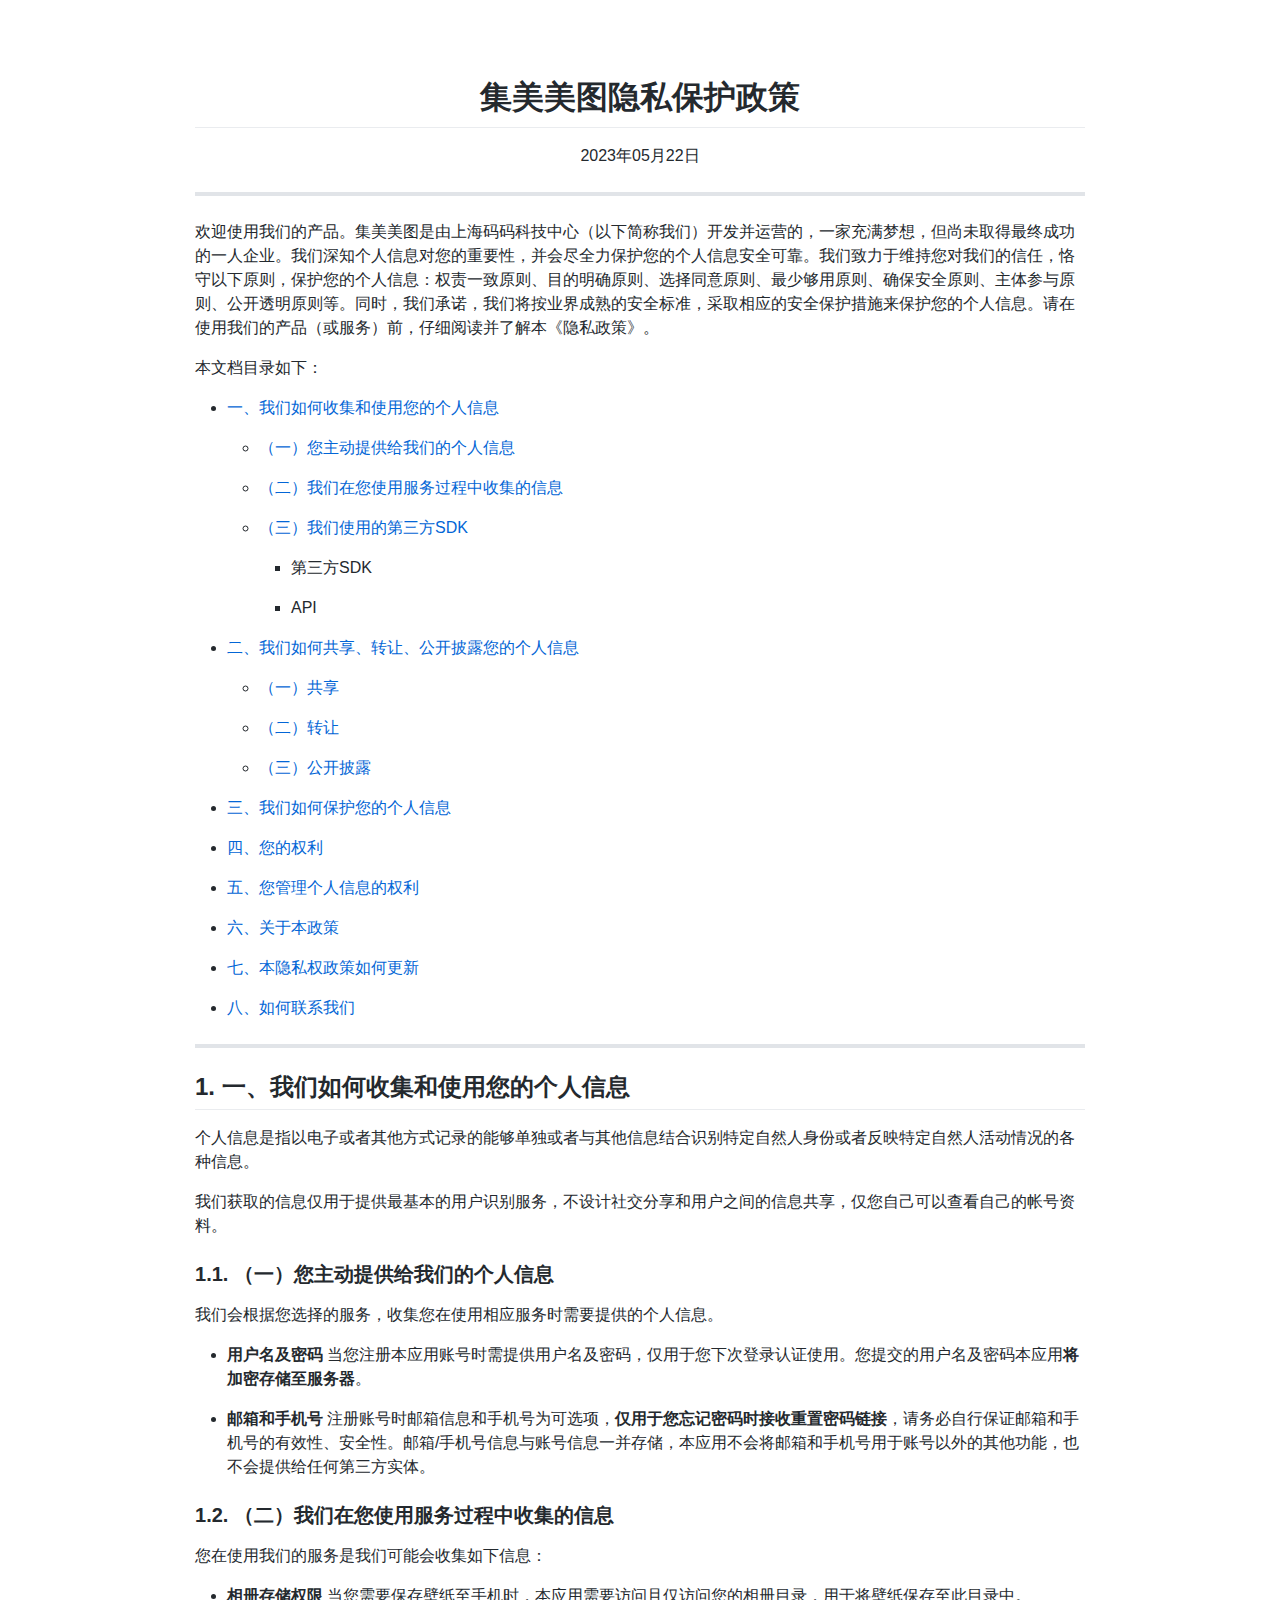
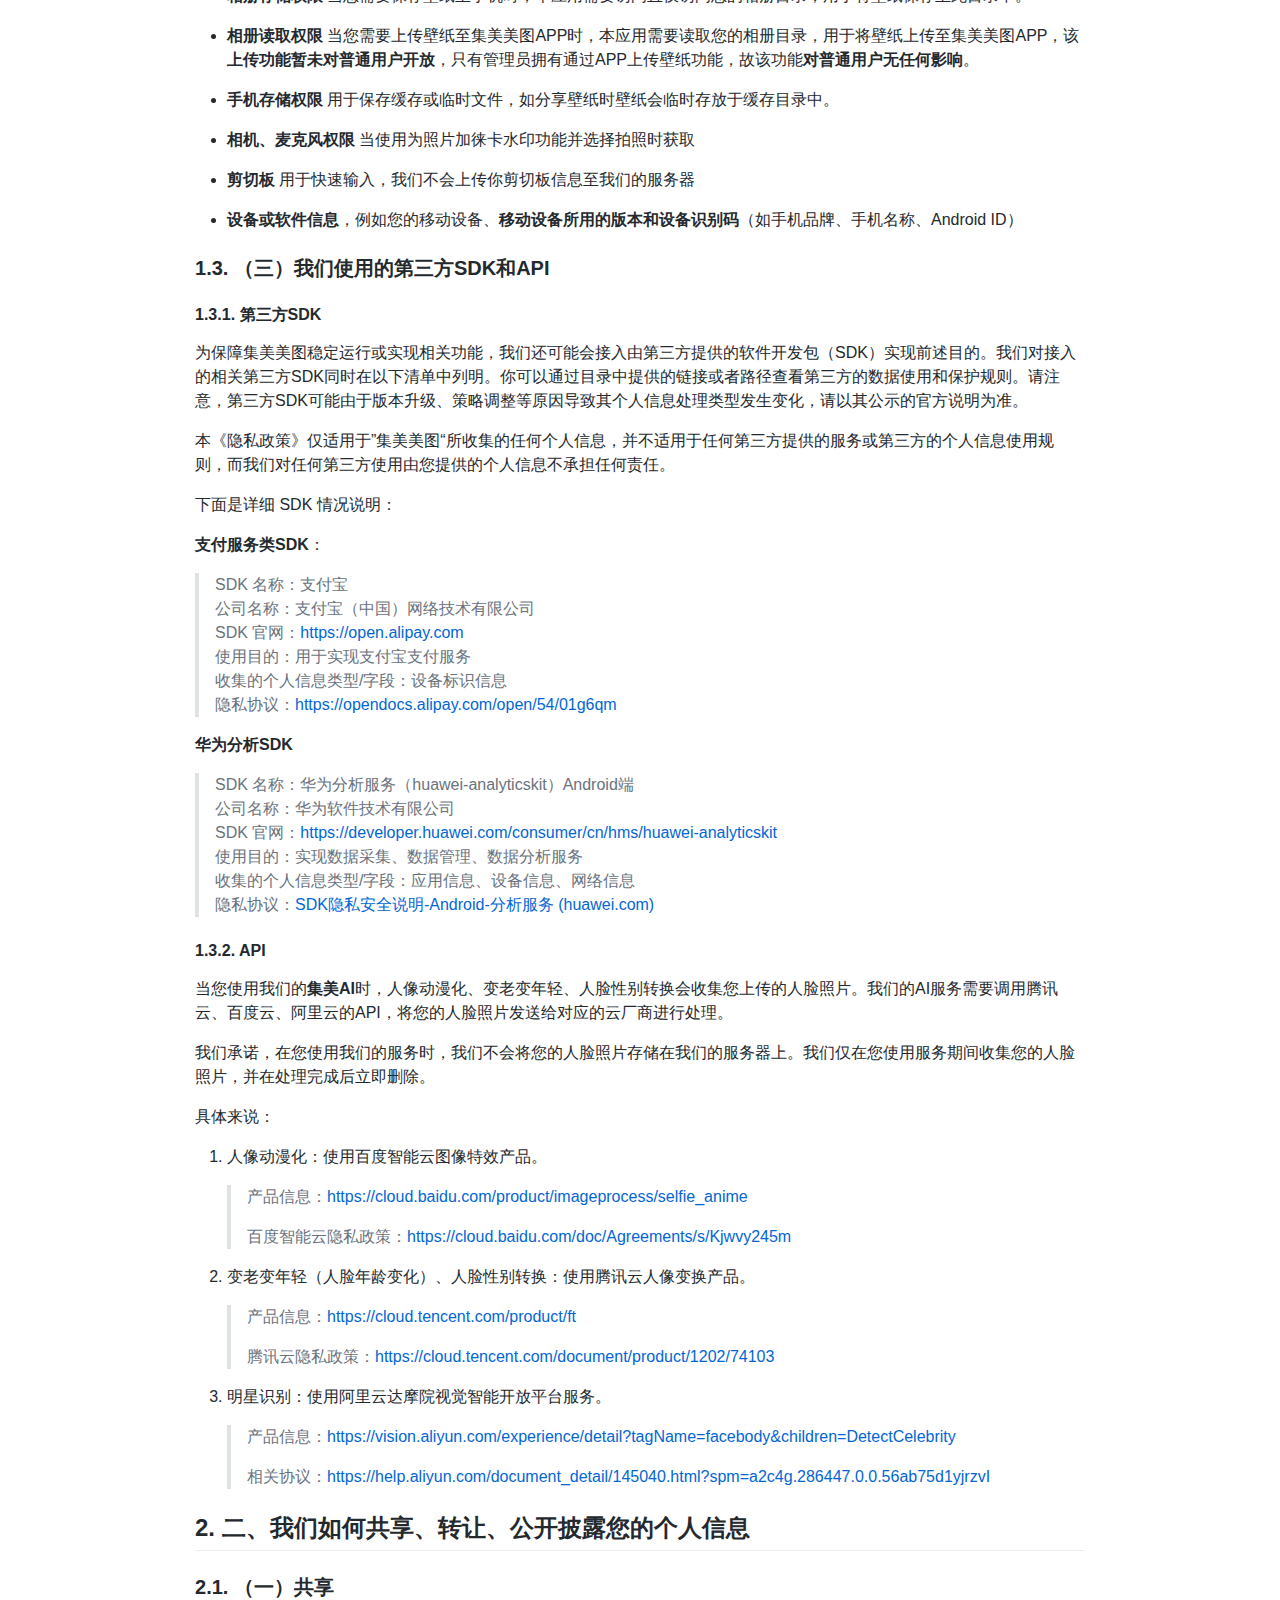
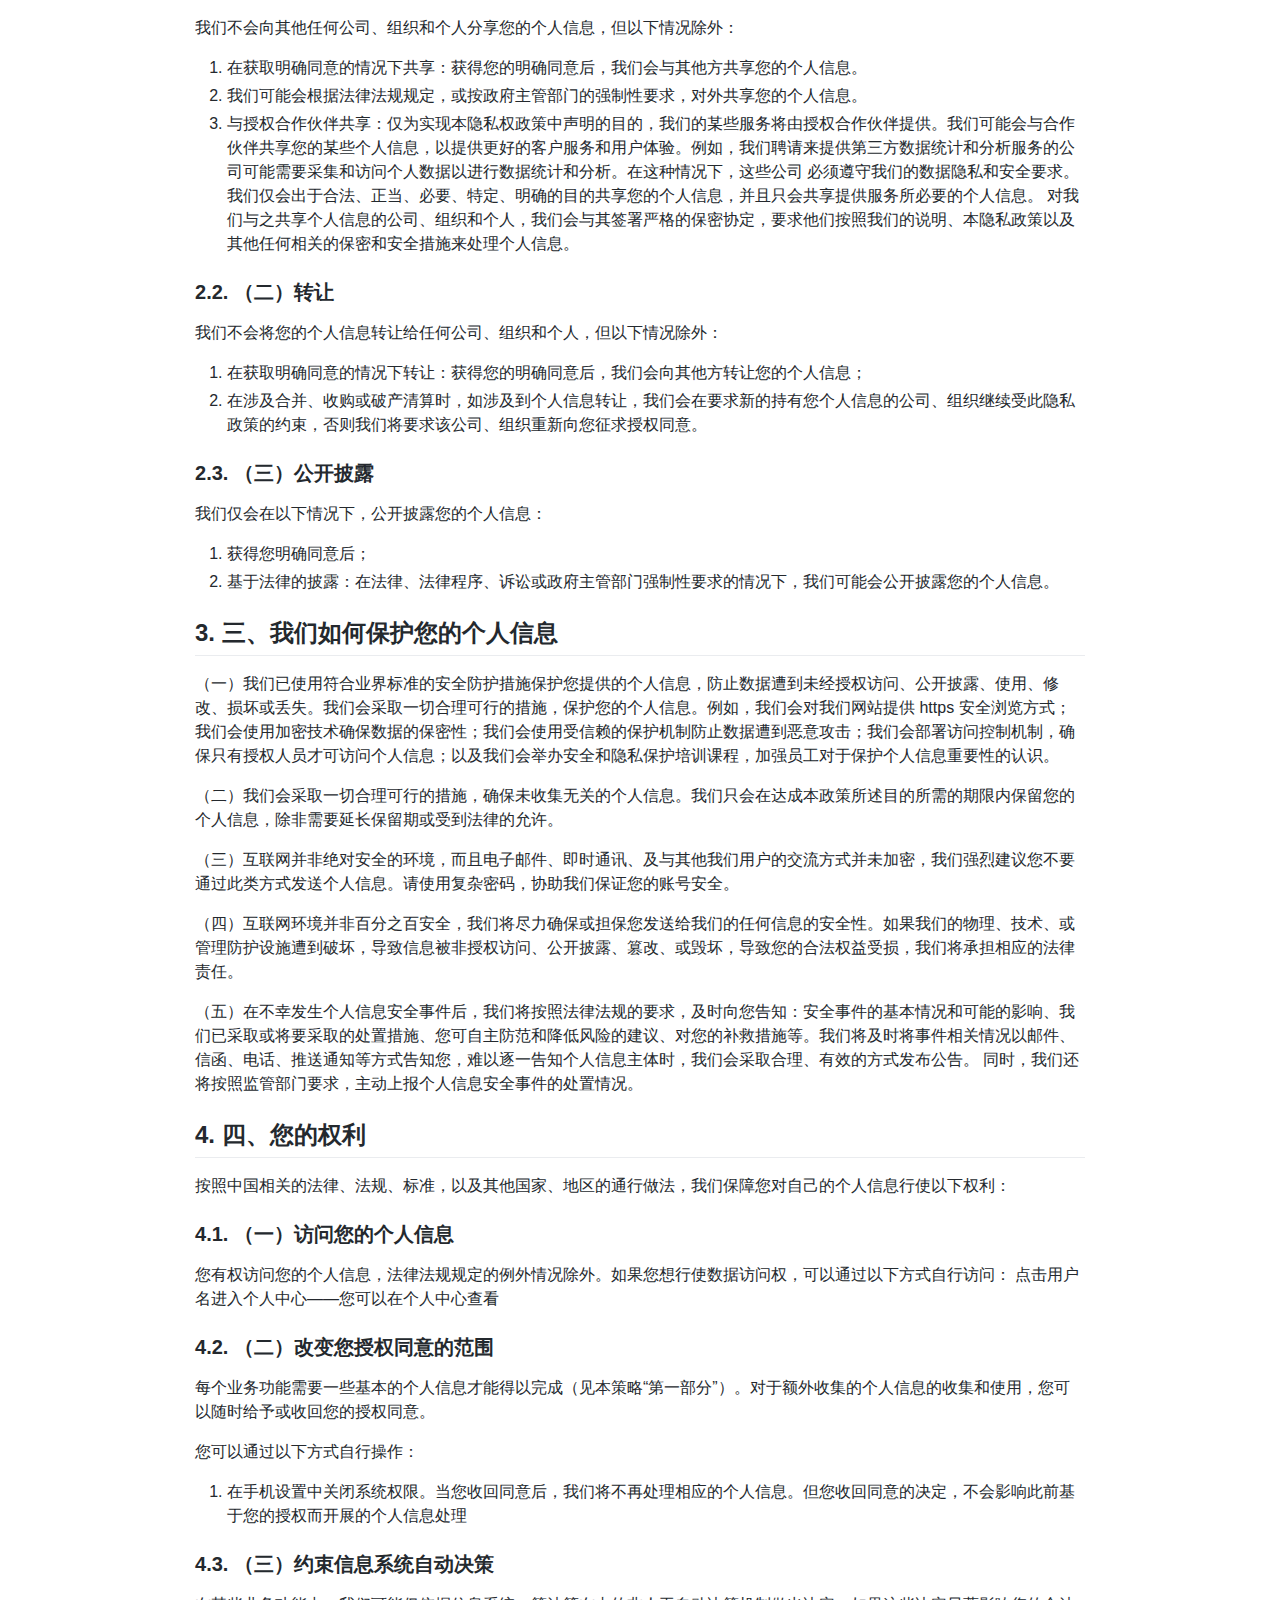
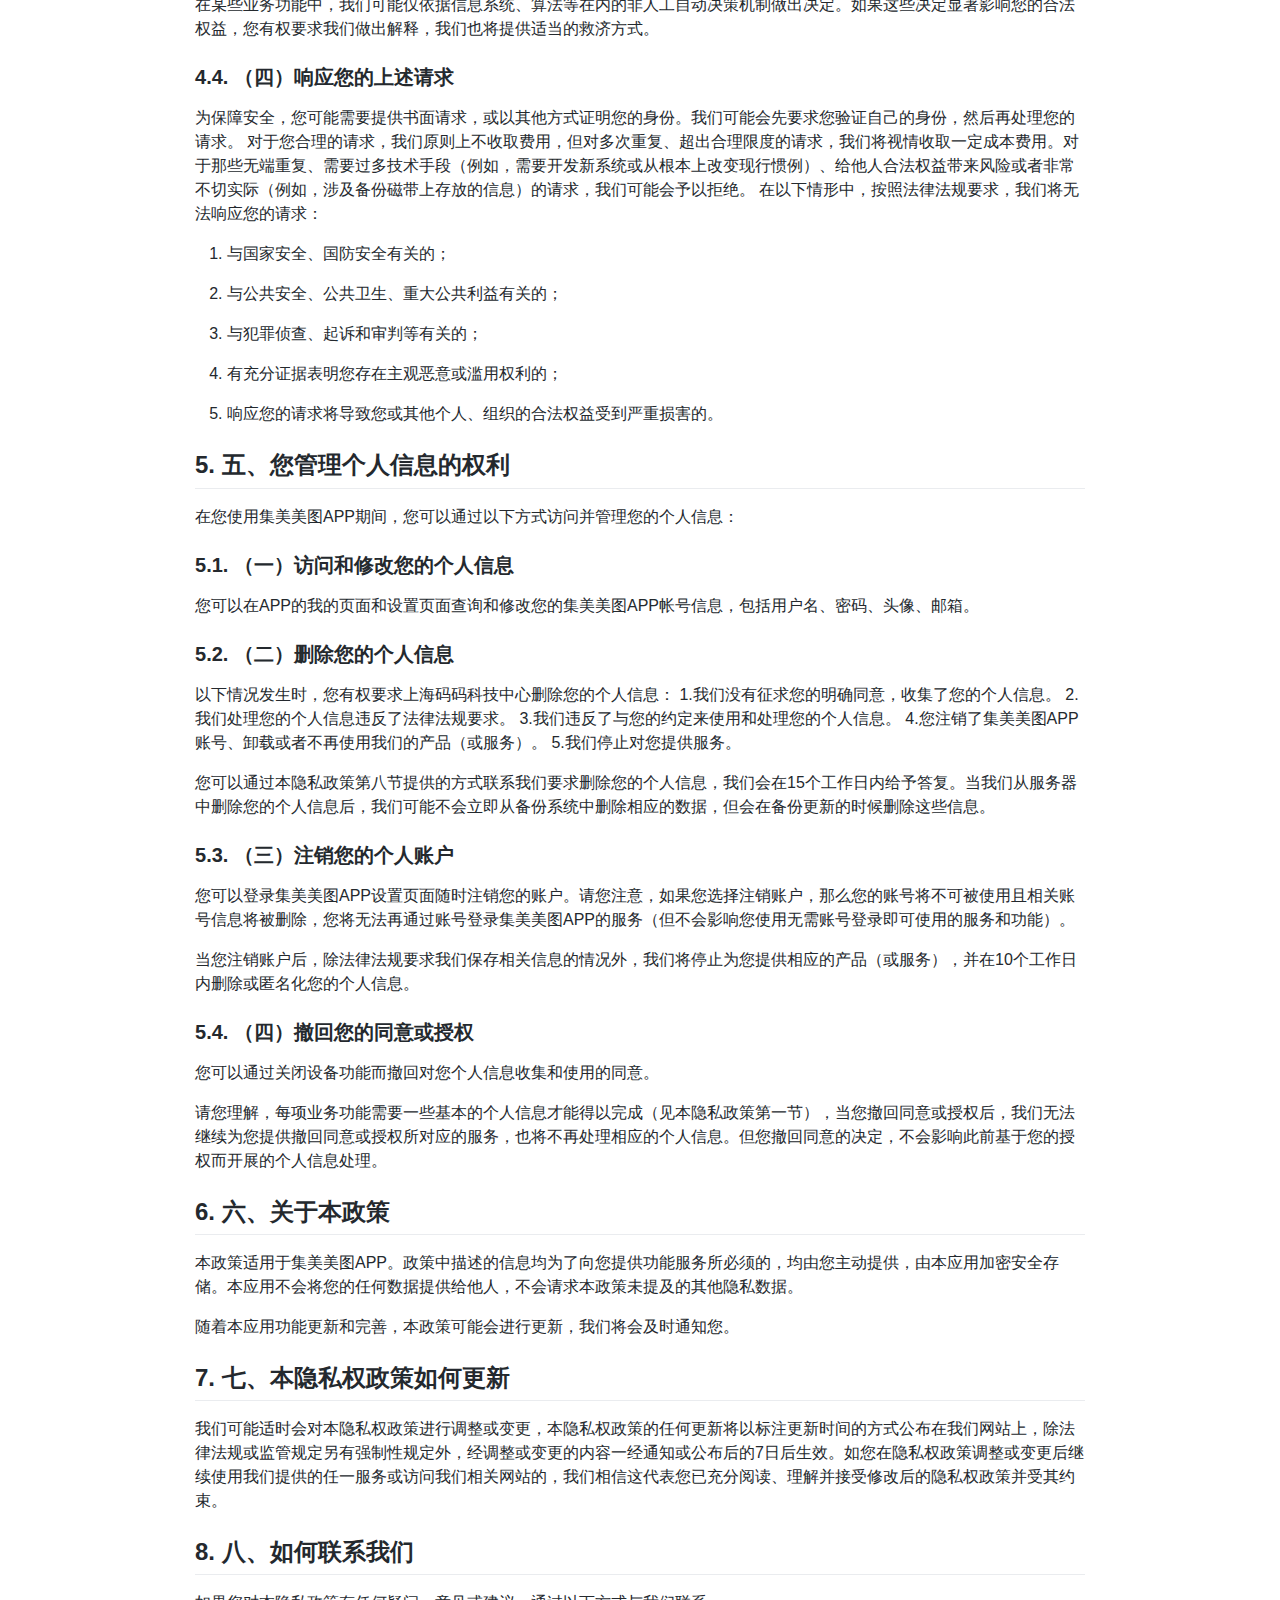
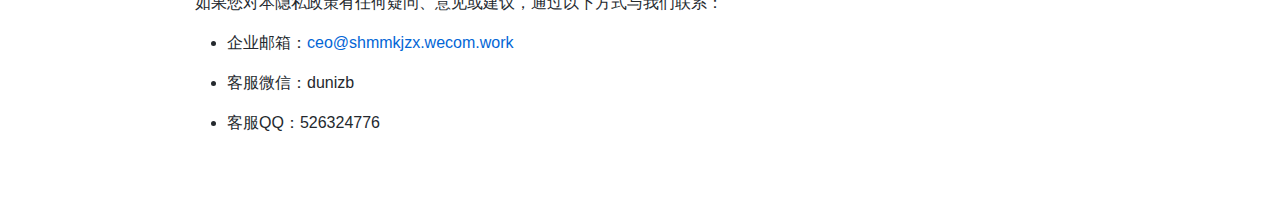
==== PrivacyPolicy.html @ 3ae3ad28 "first commit" ====
<!DOCTYPE html>
<html lang="en">
<head>
  <meta charset="UTF-8">
  <meta name="viewport" content="width=device-width, initial-scale=1">
  <title></title>
  <style>
  @font-face {
  font-family: octicons-link;
  src: url([data-uri]) format('woff');
}

.markdown-body .octicon {
  display: inline-block;
  fill: currentColor;
  vertical-align: text-bottom;
}

.markdown-body .anchor {
  float: left;
  line-height: 1;
  margin-left: -20px;
  padding-right: 4px;
}

.markdown-body .anchor:focus {
  outline: none;
}

.markdown-body h1 .octicon-link,
.markdown-body h2 .octicon-link,
.markdown-body h3 .octicon-link,
.markdown-body h4 .octicon-link,
.markdown-body h5 .octicon-link,
.markdown-body h6 .octicon-link {
  color: #1b1f23;
  vertical-align: middle;
  visibility: hidden;
}

.markdown-body h1:hover .anchor,
.markdown-body h2:hover .anchor,
.markdown-body h3:hover .anchor,
.markdown-body h4:hover .anchor,
.markdown-body h5:hover .anchor,
.markdown-body h6:hover .anchor {
  text-decoration: none;
}

.markdown-body h1:hover .anchor .octicon-link,
.markdown-body h2:hover .anchor .octicon-link,
.markdown-body h3:hover .anchor .octicon-link,
.markdown-body h4:hover .anchor .octicon-link,
.markdown-body h5:hover .anchor .octicon-link,
.markdown-body h6:hover .anchor .octicon-link {
  visibility: visible;
}

.markdown-body {
  -ms-text-size-adjust: 100%;
  -webkit-text-size-adjust: 100%;
  color: #24292e;
  line-height: 1.5;
  font-family: -apple-system,BlinkMacSystemFont,Segoe UI,Helvetica,Arial,sans-serif,Apple Color Emoji,Segoe UI Emoji,Segoe UI Symbol;
  font-size: 16px;
  line-height: 1.5;
  word-wrap: break-word;
}

.markdown-body .pl-c {
  color: #6a737d;
}

.markdown-body .pl-c1,
.markdown-body .pl-s .pl-v {
  color: #005cc5;
}

.markdown-body .pl-e,
.markdown-body .pl-en {
  color: #6f42c1;
}

.markdown-body .pl-s .pl-s1,
.markdown-body .pl-smi {
  color: #24292e;
}

.markdown-body .pl-ent {
  color: #22863a;
}

.markdown-body .pl-k {
  color: #d73a49;
}

.markdown-body .pl-pds,
.markdown-body .pl-s,
.markdown-body .pl-s .pl-pse .pl-s1,
.markdown-body .pl-sr,
.markdown-body .pl-sr .pl-cce,
.markdown-body .pl-sr .pl-sra,
.markdown-body .pl-sr .pl-sre {
  color: #032f62;
}

.markdown-body .pl-smw,
.markdown-body .pl-v {
  color: #e36209;
}

.markdown-body .pl-bu {
  color: #b31d28;
}

.markdown-body .pl-ii {
  background-color: #b31d28;
  color: #fafbfc;
}

.markdown-body .pl-c2 {
  background-color: #d73a49;
  color: #fafbfc;
}

.markdown-body .pl-c2:before {
  content: "^M";
}

.markdown-body .pl-sr .pl-cce {
  color: #22863a;
  font-weight: 700;
}

.markdown-body .pl-ml {
  color: #735c0f;
}

.markdown-body .pl-mh,
.markdown-body .pl-mh .pl-en,
.markdown-body .pl-ms {
  color: #005cc5;
  font-weight: 700;
}

.markdown-body .pl-mi {
  color: #24292e;
  font-style: italic;
}

.markdown-body .pl-mb {
  color: #24292e;
  font-weight: 700;
}

.markdown-body .pl-md {
  background-color: #ffeef0;
  color: #b31d28;
}

.markdown-body .pl-mi1 {
  background-color: #f0fff4;
  color: #22863a;
}

.markdown-body .pl-mc {
  background-color: #ffebda;
  color: #e36209;
}

.markdown-body .pl-mi2 {
  background-color: #005cc5;
  color: #f6f8fa;
}

.markdown-body .pl-mdr {
  color: #6f42c1;
  font-weight: 700;
}

.markdown-body .pl-ba {
  color: #586069;
}

.markdown-body .pl-sg {
  color: #959da5;
}

.markdown-body .pl-corl {
  color: #032f62;
  text-decoration: underline;
}

.markdown-body details {
  display: block;
}

.markdown-body summary {
  display: list-item;
}

.markdown-body a {
  background-color: transparent;
}

.markdown-body a:active,
.markdown-body a:hover {
  outline-width: 0;
}

.markdown-body strong {
  font-weight: inherit;
  font-weight: bolder;
}

.markdown-body h1 {
  font-size: 2em;
  margin: .67em 0;
}

.markdown-body img {
  border-style: none;
}

.markdown-body code,
.markdown-body kbd,
.markdown-body pre {
  font-family: monospace,monospace;
  font-size: 1em;
}

.markdown-body hr {
  box-sizing: content-box;
  height: 0;
  overflow: visible;
}

.markdown-body input {
  font: inherit;
  margin: 0;
}

.markdown-body input {
  overflow: visible;
}

.markdown-body [type=checkbox] {
  box-sizing: border-box;
  padding: 0;
}

.markdown-body * {
  box-sizing: border-box;
}

.markdown-body input {
  font-family: inherit;
  font-size: inherit;
  line-height: inherit;
}

.markdown-body a {
  color: #0366d6;
  text-decoration: none;
}

.markdown-body a:hover {
  text-decoration: underline;
}

.markdown-body strong {
  font-weight: 600;
}

.markdown-body hr {
  background: transparent;
  border: 0;
  border-bottom: 1px solid #dfe2e5;
  height: 0;
  margin: 15px 0;
  overflow: hidden;
}

.markdown-body hr:before {
  content: "";
  display: table;
}

.markdown-body hr:after {
  clear: both;
  content: "";
  display: table;
}

.markdown-body table {
  border-collapse: collapse;
  border-spacing: 0;
}

.markdown-body td,
.markdown-body th {
  padding: 0;
}

.markdown-body details summary {
  cursor: pointer;
}

.markdown-body h1,
.markdown-body h2,
.markdown-body h3,
.markdown-body h4,
.markdown-body h5,
.markdown-body h6 {
  margin-bottom: 0;
  margin-top: 0;
}

.markdown-body h1 {
  font-size: 32px;
}

.markdown-body h1,
.markdown-body h2 {
  font-weight: 600;
}

.markdown-body h2 {
  font-size: 24px;
}

.markdown-body h3 {
  font-size: 20px;
}

.markdown-body h3,
.markdown-body h4 {
  font-weight: 600;
}

.markdown-body h4 {
  font-size: 16px;
}

.markdown-body h5 {
  font-size: 14px;
}

.markdown-body h5,
.markdown-body h6 {
  font-weight: 600;
}

.markdown-body h6 {
  font-size: 12px;
}

.markdown-body p {
  margin-bottom: 10px;
  margin-top: 0;
}

.markdown-body blockquote {
  margin: 0;
}

.markdown-body ol,
.markdown-body ul {
  margin-bottom: 0;
  margin-top: 0;
  padding-left: 0;
}

.markdown-body ol ol,
.markdown-body ul ol {
  list-style-type: lower-roman;
}

.markdown-body ol ol ol,
.markdown-body ol ul ol,
.markdown-body ul ol ol,
.markdown-body ul ul ol {
  list-style-type: lower-alpha;
}

.markdown-body dd {
  margin-left: 0;
}

.markdown-body code,
.markdown-body pre {
  font-family: SFMono-Regular,Consolas,Liberation Mono,Menlo,Courier,monospace;
  font-size: 12px;
}

.markdown-body pre {
  margin-bottom: 0;
  margin-top: 0;
}

.markdown-body input::-webkit-inner-spin-button,
.markdown-body input::-webkit-outer-spin-button {
  -webkit-appearance: none;
  appearance: none;
  margin: 0;
}

.markdown-body .border {
  border: 1px solid #e1e4e8!important;
}

.markdown-body .border-0 {
  border: 0!important;
}

.markdown-body .border-bottom {
  border-bottom: 1px solid #e1e4e8!important;
}

.markdown-body .rounded-1 {
  border-radius: 3px!important;
}

.markdown-body .bg-white {
  background-color: #fff!important;
}

.markdown-body .bg-gray-light {
  background-color: #fafbfc!important;
}

.markdown-body .text-gray-light {
  color: #6a737d!important;
}

.markdown-body .mb-0 {
  margin-bottom: 0!important;
}

.markdown-body .my-2 {
  margin-bottom: 8px!important;
  margin-top: 8px!important;
}

.markdown-body .pl-0 {
  padding-left: 0!important;
}

.markdown-body .py-0 {
  padding-bottom: 0!important;
  padding-top: 0!important;
}

.markdown-body .pl-1 {
  padding-left: 4px!important;
}

.markdown-body .pl-2 {
  padding-left: 8px!important;
}

.markdown-body .py-2 {
  padding-bottom: 8px!important;
  padding-top: 8px!important;
}

.markdown-body .pl-3,
.markdown-body .px-3 {
  padding-left: 16px!important;
}

.markdown-body .px-3 {
  padding-right: 16px!important;
}

.markdown-body .pl-4 {
  padding-left: 24px!important;
}

.markdown-body .pl-5 {
  padding-left: 32px!important;
}

.markdown-body .pl-6 {
  padding-left: 40px!important;
}

.markdown-body .f6 {
  font-size: 12px!important;
}

.markdown-body .lh-condensed {
  line-height: 1.25!important;
}

.markdown-body .text-bold {
  font-weight: 600!important;
}

.markdown-body:before {
  content: "";
  display: table;
}

.markdown-body:after {
  clear: both;
  content: "";
  display: table;
}

.markdown-body>:first-child {
  margin-top: 0!important;
}

.markdown-body>:last-child {
  margin-bottom: 0!important;
}

.markdown-body a:not([href]) {
  color: inherit;
  text-decoration: none;
}

.markdown-body blockquote,
.markdown-body dl,
.markdown-body ol,
.markdown-body p,
.markdown-body pre,
.markdown-body table,
.markdown-body ul {
  margin-bottom: 16px;
  margin-top: 0;
}

.markdown-body hr {
  background-color: #e1e4e8;
  border: 0;
  height: .25em;
  margin: 24px 0;
  padding: 0;
}

.markdown-body blockquote {
  border-left: .25em solid #dfe2e5;
  color: #6a737d;
  padding: 0 1em;
}

.markdown-body blockquote>:first-child {
  margin-top: 0;
}

.markdown-body blockquote>:last-child {
  margin-bottom: 0;
}

.markdown-body kbd {
  background-color: #fafbfc;
  border: 1px solid #c6cbd1;
  border-bottom-color: #959da5;
  border-radius: 3px;
  box-shadow: inset 0 -1px 0 #959da5;
  color: #444d56;
  display: inline-block;
  font-size: 11px;
  line-height: 10px;
  padding: 3px 5px;
  vertical-align: middle;
}

.markdown-body h1,
.markdown-body h2,
.markdown-body h3,
.markdown-body h4,
.markdown-body h5,
.markdown-body h6 {
  font-weight: 600;
  line-height: 1.25;
  margin-bottom: 16px;
  margin-top: 24px;
}

.markdown-body h1 {
  font-size: 2em;
}

.markdown-body h1,
.markdown-body h2 {
  border-bottom: 1px solid #eaecef;
  padding-bottom: .3em;
}

.markdown-body h2 {
  font-size: 1.5em;
}

.markdown-body h3 {
  font-size: 1.25em;
}

.markdown-body h4 {
  font-size: 1em;
}

.markdown-body h5 {
  font-size: .875em;
}

.markdown-body h6 {
  color: #6a737d;
  font-size: .85em;
}

.markdown-body ol,
.markdown-body ul {
  padding-left: 2em;
}

.markdown-body ol ol,
.markdown-body ol ul,
.markdown-body ul ol,
.markdown-body ul ul {
  margin-bottom: 0;
  margin-top: 0;
}

.markdown-body li {
  word-wrap: break-all;
}

.markdown-body li>p {
  margin-top: 16px;
}

.markdown-body li+li {
  margin-top: .25em;
}

.markdown-body dl {
  padding: 0;
}

.markdown-body dl dt {
  font-size: 1em;
  font-style: italic;
  font-weight: 600;
  margin-top: 16px;
  padding: 0;
}

.markdown-body dl dd {
  margin-bottom: 16px;
  padding: 0 16px;
}

.markdown-body table {
  display: block;
  overflow: auto;
  width: 100%;
}

.markdown-body table th {
  font-weight: 600;
}

.markdown-body table td,
.markdown-body table th {
  border: 1px solid #dfe2e5;
  padding: 6px 13px;
}

.markdown-body table tr {
  background-color: #fff;
  border-top: 1px solid #c6cbd1;
}

.markdown-body table tr:nth-child(2n) {
  background-color: #f6f8fa;
}

.markdown-body img {
  background-color: #fff;
  box-sizing: content-box;
  max-width: 100%;
}

.markdown-body img[align=right] {
  padding-left: 20px;
}

.markdown-body img[align=left] {
  padding-right: 20px;
}

.markdown-body code {
  background-color: rgba(27,31,35,.05);
  border-radius: 3px;
  font-size: 85%;
  margin: 0;
  padding: .2em .4em;
}

.markdown-body pre {
  word-wrap: normal;
}

.markdown-body pre>code {
  background: transparent;
  border: 0;
  font-size: 100%;
  margin: 0;
  padding: 0;
  white-space: pre;
  word-break: normal;
}

.markdown-body .highlight {
  margin-bottom: 16px;
}

.markdown-body .highlight pre {
  margin-bottom: 0;
  word-break: normal;
}

.markdown-body .highlight pre,
.markdown-body pre {
  background-color: #f6f8fa;
  border-radius: 3px;
  font-size: 85%;
  line-height: 1.45;
  overflow: auto;
  padding: 16px;
}

.markdown-body pre code {
  background-color: transparent;
  border: 0;
  display: inline;
  line-height: inherit;
  margin: 0;
  max-width: auto;
  overflow: visible;
  padding: 0;
  word-wrap: normal;
}

.markdown-body .commit-tease-sha {
  color: #444d56;
  display: inline-block;
  font-family: SFMono-Regular,Consolas,Liberation Mono,Menlo,Courier,monospace;
  font-size: 90%;
}

.markdown-body .blob-wrapper {
  border-bottom-left-radius: 3px;
  border-bottom-right-radius: 3px;
  overflow-x: auto;
  overflow-y: hidden;
}

.markdown-body .blob-wrapper-embedded {
  max-height: 240px;
  overflow-y: auto;
}

.markdown-body .blob-num {
  -moz-user-select: none;
  -ms-user-select: none;
  -webkit-user-select: none;
  color: rgba(27,31,35,.3);
  cursor: pointer;
  font-family: SFMono-Regular,Consolas,Liberation Mono,Menlo,Courier,monospace;
  font-size: 12px;
  line-height: 20px;
  min-width: 50px;
  padding-left: 10px;
  padding-right: 10px;
  text-align: right;
  user-select: none;
  vertical-align: top;
  white-space: nowrap;
  width: 1%;
}

.markdown-body .blob-num:hover {
  color: rgba(27,31,35,.6);
}

.markdown-body .blob-num:before {
  content: attr(data-line-number);
}

.markdown-body .blob-code {
  line-height: 20px;
  padding-left: 10px;
  padding-right: 10px;
  position: relative;
  vertical-align: top;
}

.markdown-body .blob-code-inner {
  color: #24292e;
  font-family: SFMono-Regular,Consolas,Liberation Mono,Menlo,Courier,monospace;
  font-size: 12px;
  overflow: visible;
  white-space: pre;
  word-wrap: normal;
}

.markdown-body .pl-token.active,
.markdown-body .pl-token:hover {
  background: #ffea7f;
  cursor: pointer;
}

.markdown-body kbd {
  background-color: #fafbfc;
  border: 1px solid #d1d5da;
  border-bottom-color: #c6cbd1;
  border-radius: 3px;
  box-shadow: inset 0 -1px 0 #c6cbd1;
  color: #444d56;
  display: inline-block;
  font: 11px SFMono-Regular,Consolas,Liberation Mono,Menlo,Courier,monospace;
  line-height: 10px;
  padding: 3px 5px;
  vertical-align: middle;
}

.markdown-body :checked+.radio-label {
  border-color: #0366d6;
  position: relative;
  z-index: 1;
}

.markdown-body .tab-size[data-tab-size="1"] {
  -moz-tab-size: 1;
  tab-size: 1;
}

.markdown-body .tab-size[data-tab-size="2"] {
  -moz-tab-size: 2;
  tab-size: 2;
}

.markdown-body .tab-size[data-tab-size="3"] {
  -moz-tab-size: 3;
  tab-size: 3;
}

.markdown-body .tab-size[data-tab-size="4"] {
  -moz-tab-size: 4;
  tab-size: 4;
}

.markdown-body .tab-size[data-tab-size="5"] {
  -moz-tab-size: 5;
  tab-size: 5;
}

.markdown-body .tab-size[data-tab-size="6"] {
  -moz-tab-size: 6;
  tab-size: 6;
}

.markdown-body .tab-size[data-tab-size="7"] {
  -moz-tab-size: 7;
  tab-size: 7;
}

.markdown-body .tab-size[data-tab-size="8"] {
  -moz-tab-size: 8;
  tab-size: 8;
}

.markdown-body .tab-size[data-tab-size="9"] {
  -moz-tab-size: 9;
  tab-size: 9;
}

.markdown-body .tab-size[data-tab-size="10"] {
  -moz-tab-size: 10;
  tab-size: 10;
}

.markdown-body .tab-size[data-tab-size="11"] {
  -moz-tab-size: 11;
  tab-size: 11;
}

.markdown-body .tab-size[data-tab-size="12"] {
  -moz-tab-size: 12;
  tab-size: 12;
}

.markdown-body .task-list-item {
  list-style-type: none;
}

.markdown-body .task-list-item+.task-list-item {
  margin-top: 3px;
}

.markdown-body .task-list-item input {
  margin: 0 .2em .25em -1.6em;
  vertical-align: middle;
}

.markdown-body hr {
  border-bottom-color: #eee;
}

.markdown-body .pl-0 {
  padding-left: 0!important;
}

.markdown-body .pl-1 {
  padding-left: 4px!important;
}

.markdown-body .pl-2 {
  padding-left: 8px!important;
}

.markdown-body .pl-3 {
  padding-left: 16px!important;
}

.markdown-body .pl-4 {
  padding-left: 24px!important;
}

.markdown-body .pl-5 {
  padding-left: 32px!important;
}

.markdown-body .pl-6 {
  padding-left: 40px!important;
}

.markdown-body .pl-7 {
  padding-left: 48px!important;
}

.markdown-body .pl-8 {
  padding-left: 64px!important;
}

.markdown-body .pl-9 {
  padding-left: 80px!important;
}

.markdown-body .pl-10 {
  padding-left: 96px!important;
}

.markdown-body .pl-11 {
  padding-left: 112px!important;
}

.markdown-body .pl-12 {
  padding-left: 128px!important;
}

/*# sourceURL=webpack://./node_modules/github-markdown-css/github-markdown.css */
/*# sourceMappingURL=[data-uri] */
  </style>
  <style>
  /**
 * prism.js default theme for JavaScript, CSS and HTML
 * Based on dabblet (http://dabblet.com)
 * @author Lea Verou
 */

code[class*="language-"],
pre[class*="language-"] {
	color: black;
	background: none;
	text-shadow: 0 1px white;
	font-family: Consolas, Monaco, 'Andale Mono', 'Ubuntu Mono', monospace;
	font-size: 1em;
	text-align: left;
	white-space: pre;
	word-spacing: normal;
	word-break: normal;
	word-wrap: normal;
	line-height: 1.5;

	-moz-tab-size: 4;
	-o-tab-size: 4;
	tab-size: 4;

	-webkit-hyphens: none;
	-moz-hyphens: none;
	-ms-hyphens: none;
	hyphens: none;
}

pre[class*="language-"]::-moz-selection, pre[class*="language-"] ::-moz-selection,
code[class*="language-"]::-moz-selection, code[class*="language-"] ::-moz-selection {
	text-shadow: none;
	background: #b3d4fc;
}

pre[class*="language-"]::selection, pre[class*="language-"] ::selection,
code[class*="language-"]::selection, code[class*="language-"] ::selection {
	text-shadow: none;
	background: #b3d4fc;
}

@media print {
	code[class*="language-"],
	pre[class*="language-"] {
		text-shadow: none;
	}
}

/* Code blocks */
pre[class*="language-"] {
	padding: 1em;
	margin: .5em 0;
	overflow: auto;
}

:not(pre) > code[class*="language-"],
pre[class*="language-"] {
	background: #f5f2f0;
}

/* Inline code */
:not(pre) > code[class*="language-"] {
	padding: .1em;
	border-radius: .3em;
	white-space: normal;
}

.token.comment,
.token.prolog,
.token.doctype,
.token.cdata {
	color: slategray;
}

.token.punctuation {
	color: #999;
}

.token.namespace {
	opacity: .7;
}

.token.property,
.token.tag,
.token.boolean,
.token.number,
.token.constant,
.token.symbol,
.token.deleted {
	color: #905;
}

.token.selector,
.token.attr-name,
.token.string,
.token.char,
.token.builtin,
.token.inserted {
	color: #690;
}

.token.operator,
.token.entity,
.token.url,
.language-css .token.string,
.style .token.string {
	color: #9a6e3a;
	/* This background color was intended by the author of this theme. */
	background: hsla(0, 0%, 100%, .5);
}

.token.atrule,
.token.attr-value,
.token.keyword {
	color: #07a;
}

.token.function,
.token.class-name {
	color: #DD4A68;
}

.token.regex,
.token.important,
.token.variable {
	color: #e90;
}

.token.important,
.token.bold {
	font-weight: bold;
}
.token.italic {
	font-style: italic;
}

.token.entity {
	cursor: help;
}

/*# sourceURL=webpack://./node_modules/prismjs/themes/prism.css */
/*# sourceMappingURL=[data-uri] */
  </style>
  <style>
  
  </style>
  <style>
    .markdown-body {
      font-family: -apple-system,Segoe UI,Helvetica,Arial,sans-serif,Apple Color Emoji,Segoe UI Emoji;
      box-sizing: border-box;
      min-width: 200px;
      max-width: 980px;
      margin: 0 auto;
      padding: 45px;
    }

    @media not print {
      .markdown-body {
        padding: 45px;
      }

      @media (max-width: 767px) {
        .markdown-body {
          padding: 15px;
        }
      }
    }

    .hf-container {
      color: #24292e;
      line-height: 1.3;
    }

    .markdown-body .highlight pre,
    .markdown-body pre {
      white-space: pre-wrap;
    }
    .markdown-body table {
      display: table;
    }
    .markdown-body img[data-align="center"] {
      display: block;
      margin: 0 auto;
    }
    .markdown-body img[data-align="right"] {
      display: block;
      margin: 0 0 0 auto;
    }
    .markdown-body li.task-list-item {
      list-style-type: none;
    }
    .markdown-body li > [type=checkbox] {
      margin: 0 0 0 -1.3em;
    }
    .markdown-body input[type="checkbox"] ~ p {
      margin-top: 0;
      display: inline-block;
    }
    .markdown-body ol ol,
    .markdown-body ul ol {
      list-style-type: decimal;
    }
    .markdown-body ol ol ol,
    .markdown-body ol ul ol,
    .markdown-body ul ol ol,
    .markdown-body ul ul ol {
      list-style-type: decimal;
    }
  </style>
  <style>.markdown-body a.footnote-ref {
  text-decoration: none;
}

.footnotes {
  font-size: .85em;
  opacity: .8;
}

.footnotes li[role="doc-endnote"] {
  position: relative;
}

.footnotes .footnote-back {
  position: absolute;
  font-family: initial;
  top: .2em;
  right: 1em;
  text-decoration: none;
}

.inline-math.invalid,
.multiple-math.invalid {
  color: rgb(255, 105, 105);
}

.toc-container {
  width: 100%;
}

.toc-container .toc-title {
  font-weight: 700;
  font-size: 1.2em;
  margin-bottom: 0;
}

.toc-container li,
.toc-container ul,
.toc-container ul li {
  list-style: none !important;
}

.toc-container > ul {
  padding-left: 0;
}

.toc-container ul li span {
  display : flex;
}

.toc-container ul li span a {
  color: inherit;
  text-decoration: none;
}
.toc-container ul li span a:hover {
  color: inherit;
  text-decoration: none;
}

.toc-container ul li span span.dots {
  flex: 1;
  height: 0.65em;
  margin: 0 10px;
  border-bottom: 2px dotted black;
}

/*# sourceURL=webpack://./src/muya/lib/assets/styles/exportStyle.css */
/*# sourceMappingURL=[data-uri] */</style>
  <style>.markdown-body{}body {counter-reset: h2}
h2 {counter-reset: h3}
h3 {counter-reset: h4}
h4 {counter-reset: h5}
h5 {counter-reset: h6}
h2:before {counter-increment: h2; content: counter(h2) ". "}
h3:before {counter-increment: h3; content: counter(h2) "." counter(h3) ". "}
h4:before {counter-increment: h4; content: counter(h2) "." counter(h3) "." counter(h4) ". "}
h5:before {counter-increment: h5; content: counter(h2) "." counter(h3) "." counter(h4) "." counter(h5) ". "}
h6:before {counter-increment: h6; content: counter(h2) "." counter(h3) "." counter(h4) "." counter(h5) "." counter(h6) ". "}
h2.nocount:before, h3.nocount:before, h4.nocount:before, h5.nocount:before, h6.nocount:before { content: ""; counter-increment: none }</style>
</head>
<body>
  <article class="markdown-body"><center><h1>集美美图隐私保护政策</h1></center>

<center>2023年05月22日</center>

<hr>
<p>欢迎使用我们的产品。集美美图是由上海码码科技中心（以下简称我们）开发并运营的，一家充满梦想，但尚未取得最终成功的一人企业。我们深知个人信息对您的重要性，并会尽全力保护您的个人信息安全可靠。我们致力于维持您对我们的信任，恪守以下原则，保护您的个人信息：权责一致原则、目的明确原则、选择同意原则、最少够用原则、确保安全原则、主体参与原则、公开透明原则等。同时，我们承诺，我们将按业界成熟的安全标准，采取相应的安全保护措施来保护您的个人信息。请在使用我们的产品（或服务）前，仔细阅读并了解本《隐私政策》。</p>
<p>本文档目录如下：</p>
<ul>
<li><p><a href="#%E4%B8%80%E3%80%81%E6%88%91%E4%BB%AC%E5%A6%82%E4%BD%95%E6%94%B6%E9%9B%86%E5%92%8C%E4%BD%BF%E7%94%A8%E6%82%A8%E7%9A%84%E4%B8%AA%E4%BA%BA%E4%BF%A1%E6%81%AF">一、我们如何收集和使用您的个人信息</a></p>
<ul>
<li><p><a href="#%EF%BC%88%E4%B8%80%EF%BC%89%E6%82%A8%E4%B8%BB%E5%8A%A8%E6%8F%90%E4%BE%9B%E7%BB%99%E6%88%91%E4%BB%AC%E7%9A%84%E4%B8%AA%E4%BA%BA%E4%BF%A1%E6%81%AF">（一）您主动提供给我们的个人信息</a></p>
</li>
<li><p><a href="#%EF%BC%88%E4%BA%8C%EF%BC%89%E6%88%91%E4%BB%AC%E5%9C%A8%E6%82%A8%E4%BD%BF%E7%94%A8%E6%9C%8D%E5%8A%A1%E8%BF%87%E7%A8%8B%E4%B8%AD%E6%94%B6%E9%9B%86%E7%9A%84%E4%BF%A1%E6%81%AF">（二）我们在您使用服务过程中收集的信息</a></p>
</li>
<li><p><a href="#%EF%BC%88%E4%B8%89%EF%BC%89%E6%88%91%E4%BB%AC%E4%BD%BF%E7%94%A8%E7%9A%84%E7%AC%AC%E4%B8%89%E6%96%B9SDK">（三）我们使用的第三方SDK</a></p>
<ul>
<li><p>第三方SDK</p>
</li>
<li><p>API</p>
</li>
</ul>
</li>
</ul>
</li>
<li><p><a href="#%E4%BA%8C%E3%80%81%E6%88%91%E4%BB%AC%E5%A6%82%E4%BD%95%E5%85%B1%E4%BA%AB%E3%80%81%E8%BD%AC%E8%AE%A9%E3%80%81%E5%85%AC%E5%BC%80%E6%8A%AB%E9%9C%B2%E6%82%A8%E7%9A%84%E4%B8%AA%E4%BA%BA%E4%BF%A1%E6%81%AF">二、我们如何共享、转让、公开披露您的个人信息</a></p>
<ul>
<li><p><a href="#%EF%BC%88%E4%B8%80%EF%BC%89%E5%85%B1%E4%BA%AB">（一）共享</a></p>
</li>
<li><p><a href="#%EF%BC%88%E4%BA%8C%EF%BC%89%E8%BD%AC%E8%AE%A9">（二）转让</a></p>
</li>
<li><p><a href="#%EF%BC%88%E4%B8%89%EF%BC%89%E5%85%AC%E5%BC%80%E6%8A%AB%E9%9C%B2">（三）公开披露</a></p>
</li>
</ul>
</li>
<li><p><a href="#%E4%B8%89%E3%80%81%E6%88%91%E4%BB%AC%E5%A6%82%E4%BD%95%E4%BF%9D%E6%8A%A4%E6%82%A8%E7%9A%84%E4%B8%AA%E4%BA%BA%E4%BF%A1%E6%81%AF">三、我们如何保护您的个人信息</a></p>
</li>
<li><p><a href="#%E5%9B%9B%E3%80%81%E6%82%A8%E7%9A%84%E6%9D%83%E5%88%A9">四、您的权利</a></p>
</li>
<li><p><a href="#%E4%BA%94%E3%80%81%E6%82%A8%E7%AE%A1%E7%90%86%E4%B8%AA%E4%BA%BA%E4%BF%A1%E6%81%AF%E7%9A%84%E6%9D%83%E5%88%A9">五、您管理个人信息的权利</a></p>
</li>
<li><p><a href="#%E5%85%AD%E3%80%81%E5%85%B3%E4%BA%8E%E6%9C%AC%E6%94%BF%E7%AD%96">六、关于本政策</a></p>
</li>
<li><p><a href="#%E4%B8%83%E3%80%81%E6%9C%AC%E9%9A%90%E7%A7%81%E6%9D%83%E6%94%BF%E7%AD%96%E5%A6%82%E4%BD%95%E6%9B%B4%E6%96%B0">七、本隐私权政策如何更新</a></p>
</li>
<li><p><a href="#%E5%85%AB%E3%80%81%E5%A6%82%E4%BD%95%E8%81%94%E7%B3%BB%E6%88%91%E4%BB%AC">八、如何联系我们</a></p>
</li>
</ul>
<hr>
<h2 class="atx" id="一、我们如何收集和使用您的个人信息">一、我们如何收集和使用您的个人信息</h2>
<p>个人信息是指以电子或者其他方式记录的能够单独或者与其他信息结合识别特定自然人身份或者反映特定自然人活动情况的各种信息。</p>
<p>我们获取的信息仅用于提供最基本的用户识别服务，不设计社交分享和用户之间的信息共享，仅您自己可以查看自己的帐号资料。</p>
<h3 class="atx" id="（一）您主动提供给我们的个人信息">（一）您主动提供给我们的个人信息</h3>
<p>我们会根据您选择的服务，收集您在使用相应服务时需要提供的个人信息。</p>
<ul>
<li><p><strong>用户名及密码</strong> 当您注册本应用账号时需提供用户名及密码，仅用于您下次登录认证使用。您提交的用户名及密码本应用<strong>将加密存储至服务器</strong>。</p>
</li>
<li><p><strong>邮箱和手机号</strong> 注册账号时邮箱信息和手机号为可选项，<strong>仅用于您忘记密码时接收重置密码链接</strong>，请务必自行保证邮箱和手机号的有效性、安全性。邮箱/手机号信息与账号信息一并存储，本应用不会将邮箱和手机号用于账号以外的其他功能，也不会提供给任何第三方实体。</p>
</li>
</ul>
<h3 class="atx" id="（二）我们在您使用服务过程中收集的信息">（二）我们在您使用服务过程中收集的信息</h3>
<p>您在使用我们的服务是我们可能会收集如下信息：</p>
<ul>
<li><p><strong>相册存储权限</strong> 当您需要保存壁纸至手机时，本应用需要访问且仅访问您的相册目录，用于将壁纸保存至此目录中。</p>
</li>
<li><p><strong>相册读取权限</strong> 当您需要上传壁纸至集美美图APP时，本应用需要读取您的相册目录，用于将壁纸上传至集美美图APP，该<strong>上传功能暂未对普通用户开放</strong>，只有管理员拥有通过APP上传壁纸功能，故该功能<strong>对普通用户无任何影响</strong>。</p>
</li>
<li><p><strong>手机存储权限</strong> 用于保存缓存或临时文件，如分享壁纸时壁纸会临时存放于缓存目录中。</p>
</li>
<li><p><strong>相机、麦克风权限</strong> 当使用为照片加徕卡水印功能并选择拍照时获取</p>
</li>
<li><p><strong>剪切板</strong> 用于快速输入，我们不会上传你剪切板信息至我们的服务器</p>
</li>
<li><p><strong>设备或软件信息</strong>，例如您的移动设备、<strong>移动设备所用的版本和设备识别码</strong>（如手机品牌、手机名称、Android ID）</p>
</li>
</ul>
<h3 class="atx" id="（三）我们使用的第三方sdk和api">（三）我们使用的第三方SDK和API</h3>
<h4 class="atx" id="第三方sdk">第三方SDK</h4>
<p>为保障集美美图稳定运行或实现相关功能，我们还可能会接入由第三方提供的软件开发包（SDK）实现前述目的。我们对接入的相关第三方SDK同时在以下清单中列明。你可以通过目录中提供的链接或者路径查看第三方的数据使用和保护规则。请注意，第三方SDK可能由于版本升级、策略调整等原因导致其个人信息处理类型发生变化，请以其公示的官方说明为准。</p>
<p>本《隐私政策》仅适用于”集美美图“所收集的任何个人信息，并不适用于任何第三方提供的服务或第三方的个人信息使用规则，而我们对任何第三方使用由您提供的个人信息不承担任何责任。</p>
<p>下面是详细 SDK 情况说明：</p>
<p><strong>支付服务类SDK</strong>：</p>
<blockquote>
<p>SDK 名称：支付宝<br>公司名称：支付宝（中国）网络技术有限公司<br>SDK 官网：<a href="https://open.alipay.com/">https://open.alipay.com</a><br>使用目的：用于实现支付宝支付服务<br>收集的个人信息类型/字段：设备标识信息<br>隐私协议：<a href="https://opendocs.alipay.com/open/54/01g6qm">https://opendocs.alipay.com/open/54/01g6qm</a></p>
</blockquote>
<p><strong>华为分析SDK</strong></p>
<blockquote>
<p>SDK 名称：华为分析服务（huawei-analyticskit）Android端<br>公司名称：华为软件技术有限公司<br>SDK 官网：<a href="https://developer.huawei.com/consumer/cn/hms/huawei-analyticskit">https://developer.huawei.com/consumer/cn/hms/huawei-analyticskit</a><br>使用目的：实现数据采集、数据管理、数据分析服务<br>收集的个人信息类型/字段：应用信息、设备信息、网络信息<br>隐私协议：<a href="https://developer.huawei.com/consumer/cn/doc/development/HMSCore-Guides/android-sdk-data-security-0000001050745153">SDK隐私安全说明-Android-分析服务 (huawei.com)</a></p>
</blockquote>
<h4 class="atx" id="api">API</h4>
<p>当您使用我们的<strong>集美AI</strong>时，人像动漫化、变老变年轻、人脸性别转换会收集您上传的人脸照片。我们的AI服务需要调用腾讯云、百度云、阿里云的API，将您的人脸照片发送给对应的云厂商进行处理。</p>
<p>我们承诺，在您使用我们的服务时，我们不会将您的人脸照片存储在我们的服务器上。我们仅在您使用服务期间收集您的人脸照片，并在处理完成后立即删除。</p>
<p>具体来说：</p>
<ol>
<li><p>人像动漫化：使用百度智能云图像特效产品。</p>
<blockquote>
<p>产品信息：<a href="https://cloud.baidu.com/product/imageprocess/selfie_anime">https://cloud.baidu.com/product/imageprocess/selfie_anime</a></p>
<p>百度智能云隐私政策：<a href="https://cloud.baidu.com/doc/Agreements/s/Kjwvy245m">https://cloud.baidu.com/doc/Agreements/s/Kjwvy245m</a></p>
</blockquote>
</li>
<li><p>变老变年轻（人脸年龄变化）、人脸性别转换：使用腾讯云人像变换产品。</p>
<blockquote>
<p>产品信息：<a href="https://cloud.tencent.com/product/ft">https://cloud.tencent.com/product/ft</a></p>
<p>腾讯云隐私政策：<a href="https://cloud.tencent.com/document/product/1202/74103">https://cloud.tencent.com/document/product/1202/74103</a></p>
</blockquote>
</li>
<li><p>明星识别：使用阿里云达摩院视觉智能开放平台服务。</p>
<blockquote>
<p>产品信息：<a href="https://vision.aliyun.com/experience/detail?tagName=facebody&amp;children=DetectCelebrity">https://vision.aliyun.com/experience/detail?tagName=facebody&amp;children=DetectCelebrity</a></p>
<p>相关协议：<a href="https://help.aliyun.com/document_detail/145040.html?spm=a2c4g.286447.0.0.56ab75d1yjrzvI">https://help.aliyun.com/document_detail/145040.html?spm=a2c4g.286447.0.0.56ab75d1yjrzvI</a></p>
</blockquote>
</li>
</ol>
<h2 class="atx" id="二、我们如何共享、转让、公开披露您的个人信息">二、我们如何共享、转让、公开披露您的个人信息</h2>
<h3 class="atx" id="（一）共享">（一）共享</h3>
<p>我们不会向其他任何公司、组织和个人分享您的个人信息，但以下情况除外：</p>
<ol>
<li>在获取明确同意的情况下共享：获得您的明确同意后，我们会与其他方共享您的个人信息。</li>
<li>我们可能会根据法律法规规定，或按政府主管部门的强制性要求，对外共享您的个人信息。</li>
<li>与授权合作伙伴共享：仅为实现本隐私权政策中声明的目的，我们的某些服务将由授权合作伙伴提供。我们可能会与合作伙伴共享您的某些个人信息，以提供更好的客户服务和用户体验。例如，我们聘请来提供第三方数据统计和分析服务的公司可能需要采集和访问个人数据以进行数据统计和分析。在这种情况下，这些公司 必须遵守我们的数据隐私和安全要求。我们仅会出于合法、正当、必要、特定、明确的目的共享您的个人信息，并且只会共享提供服务所必要的个人信息。 对我们与之共享个人信息的公司、组织和个人，我们会与其签署严格的保密协定，要求他们按照我们的说明、本隐私政策以及其他任何相关的保密和安全措施来处理个人信息。</li>
</ol>
<h3 class="atx" id="（二）转让">（二）转让</h3>
<p>我们不会将您的个人信息转让给任何公司、组织和个人，但以下情况除外：</p>
<ol>
<li>在获取明确同意的情况下转让：获得您的明确同意后，我们会向其他方转让您的个人信息；</li>
<li>在涉及合并、收购或破产清算时，如涉及到个人信息转让，我们会在要求新的持有您个人信息的公司、组织继续受此隐私政策的约束，否则我们将要求该公司、组织重新向您征求授权同意。</li>
</ol>
<h3 class="atx" id="（三）公开披露">（三）公开披露</h3>
<p>我们仅会在以下情况下，公开披露您的个人信息：</p>
<ol>
<li>获得您明确同意后；</li>
<li>基于法律的披露：在法律、法律程序、诉讼或政府主管部门强制性要求的情况下，我们可能会公开披露您的个人信息。</li>
</ol>
<h2 class="atx" id="三、我们如何保护您的个人信息">三、我们如何保护您的个人信息</h2>
<p>（一）我们已使用符合业界标准的安全防护措施保护您提供的个人信息，防止数据遭到未经授权访问、公开披露、使用、修改、损坏或丢失。我们会采取一切合理可行的措施，保护您的个人信息。例如，我们会对我们网站提供 https 安全浏览方式；我们会使用加密技术确保数据的保密性；我们会使用受信赖的保护机制防止数据遭到恶意攻击；我们会部署访问控制机制，确保只有授权人员才可访问个人信息；以及我们会举办安全和隐私保护培训课程，加强员工对于保护个人信息重要性的认识。</p>
<p>（二）我们会采取一切合理可行的措施，确保未收集无关的个人信息。我们只会在达成本政策所述目的所需的期限内保留您的个人信息，除非需要延长保留期或受到法律的允许。</p>
<p>（三）互联网并非绝对安全的环境，而且电子邮件、即时通讯、及与其他我们用户的交流方式并未加密，我们强烈建议您不要通过此类方式发送个人信息。请使用复杂密码，协助我们保证您的账号安全。</p>
<p>（四）互联网环境并非百分之百安全，我们将尽力确保或担保您发送给我们的任何信息的安全性。如果我们的物理、技术、或管理防护设施遭到破坏，导致信息被非授权访问、公开披露、篡改、或毁坏，导致您的合法权益受损，我们将承担相应的法律责任。</p>
<p>（五）在不幸发生个人信息安全事件后，我们将按照法律法规的要求，及时向您告知：安全事件的基本情况和可能的影响、我们已采取或将要采取的处置措施、您可自主防范和降低风险的建议、对您的补救措施等。我们将及时将事件相关情况以邮件、信函、电话、推送通知等方式告知您，难以逐一告知个人信息主体时，我们会采取合理、有效的方式发布公告。 同时，我们还将按照监管部门要求，主动上报个人信息安全事件的处置情况。</p>
<h2 class="atx" id="四、您的权利">四、您的权利</h2>
<p>按照中国相关的法律、法规、标准，以及其他国家、地区的通行做法，我们保障您对自己的个人信息行使以下权利：</p>
<h3 class="atx" id="（一）访问您的个人信息">（一）访问您的个人信息</h3>
<p>您有权访问您的个人信息，法律法规规定的例外情况除外。如果您想行使数据访问权，可以通过以下方式自行访问： 点击用户名进入个人中心——您可以在个人中心查看</p>
<h3 class="atx" id="（二）改变您授权同意的范围">（二）改变您授权同意的范围</h3>
<p>每个业务功能需要一些基本的个人信息才能得以完成（见本策略“第一部分”）。对于额外收集的个人信息的收集和使用，您可以随时给予或收回您的授权同意。</p>
<p>您可以通过以下方式自行操作： </p>
<ol>
<li>在手机设置中关闭系统权限。当您收回同意后，我们将不再处理相应的个人信息。但您收回同意的决定，不会影响此前基于您的授权而开展的个人信息处理</li>
</ol>
<h3 class="atx" id="（三）约束信息系统自动决策">（三）约束信息系统自动决策</h3>
<p>在某些业务功能中，我们可能仅依据信息系统、算法等在内的非人工自动决策机制做出决定。如果这些决定显著影响您的合法权益，您有权要求我们做出解释，我们也将提供适当的救济方式。</p>
<h3 class="atx" id="（四）响应您的上述请求">（四）响应您的上述请求</h3>
<p>为保障安全，您可能需要提供书面请求，或以其他方式证明您的身份。我们可能会先要求您验证自己的身份，然后再处理您的请求。 对于您合理的请求，我们原则上不收取费用，但对多次重复、超出合理限度的请求，我们将视情收取一定成本费用。对于那些无端重复、需要过多技术手段（例如，需要开发新系统或从根本上改变现行惯例）、给他人合法权益带来风险或者非常不切实际（例如，涉及备份磁带上存放的信息）的请求，我们可能会予以拒绝。 在以下情形中，按照法律法规要求，我们将无法响应您的请求： </p>
<ol>
<li><p>与国家安全、国防安全有关的； </p>
</li>
<li><p>与公共安全、公共卫生、重大公共利益有关的； </p>
</li>
<li><p>与犯罪侦查、起诉和审判等有关的； </p>
</li>
<li><p>有充分证据表明您存在主观恶意或滥用权利的； </p>
</li>
<li><p>响应您的请求将导致您或其他个人、组织的合法权益受到严重损害的。</p>
</li>
</ol>
<h2 class="atx" id="五、您管理个人信息的权利">五、您管理个人信息的权利</h2>
<p>在您使用集美美图APP期间，您可以通过以下方式访问并管理您的个人信息：</p>
<h3 class="atx" id="（一）访问和修改您的个人信息">（一）访问和修改您的个人信息</h3>
<p>您可以在APP的我的页面和设置页面查询和修改您的集美美图APP帐号信息，包括用户名、密码、头像、邮箱。</p>
<h3 class="atx" id="（二）删除您的个人信息">（二）删除您的个人信息</h3>
<p>以下情况发生时，您有权要求上海码码科技中心删除您的个人信息：
 1.我们没有征求您的明确同意，收集了您的个人信息。
 2.我们处理您的个人信息违反了法律法规要求。
 3.我们违反了与您的约定来使用和处理您的个人信息。
 4.您注销了集美美图APP账号、卸载或者不再使用我们的产品（或服务）。
 5.我们停止对您提供服务。</p>
<p>您可以通过本隐私政策第八节提供的方式联系我们要求删除您的个人信息，我们会在15个工作日内给予答复。当我们从服务器中删除您的个人信息后，我们可能不会立即从备份系统中删除相应的数据，但会在备份更新的时候删除这些信息。</p>
<h3 class="atx" id="（三）注销您的个人账户">（三）注销您的个人账户</h3>
<p>您可以登录集美美图APP设置页面随时注销您的账户。请您注意，如果您选择注销账户，那么您的账号将不可被使用且相关账号信息将被删除，您将无法再通过账号登录集美美图APP的服务（但不会影响您使用无需账号登录即可使用的服务和功能）。</p>
<p>当您注销账户后，除法律法规要求我们保存相关信息的情况外，我们将停止为您提供相应的产品（或服务），并在10个工作日内删除或匿名化您的个人信息。</p>
<h3 class="atx" id="（四）撤回您的同意或授权">（四）撤回您的同意或授权</h3>
<p>您可以通过关闭设备功能而撤回对您个人信息收集和使用的同意。</p>
<p>请您理解，每项业务功能需要一些基本的个人信息才能得以完成（见本隐私政策第一节），当您撤回同意或授权后，我们无法继续为您提供撤回同意或授权所对应的服务，也将不再处理相应的个人信息。但您撤回同意的决定，不会影响此前基于您的授权而开展的个人信息处理。</p>
<h2 class="atx" id="六、关于本政策">六、关于本政策</h2>
<p>本政策适用于集美美图APP。政策中描述的信息均为了向您提供功能服务所必须的，均由您主动提供，由本应用加密安全存储。本应用不会将您的任何数据提供给他人，不会请求本政策未提及的其他隐私数据。</p>
<p>随着本应用功能更新和完善，本政策可能会进行更新，我们将会及时通知您。</p>
<h2 class="atx" id="七、本隐私权政策如何更新">七、本隐私权政策如何更新</h2>
<p>我们可能适时会对本隐私权政策进行调整或变更，本隐私权政策的任何更新将以标注更新时间的方式公布在我们网站上，除法律法规或监管规定另有强制性规定外，经调整或变更的内容一经通知或公布后的7日后生效。如您在隐私权政策调整或变更后继续使用我们提供的任一服务或访问我们相关网站的，我们相信这代表您已充分阅读、理解并接受修改后的隐私权政策并受其约束。</p>
<h2 class="atx" id="八、如何联系我们">八、如何联系我们</h2>
<p>如果您对本隐私政策有任何疑问、意见或建议，通过以下方式与我们联系：</p>
<ul>
<li><p>企业邮箱：<a href="mailto:ceo@shmmkjzx.wecom.work">ceo@shmmkjzx.wecom.work</a></p>
</li>
<li><p>客服微信：dunizb</p>
</li>
<li><p>客服QQ：526324776</p>
</li>
</ul>
</article>
</body>
</html>
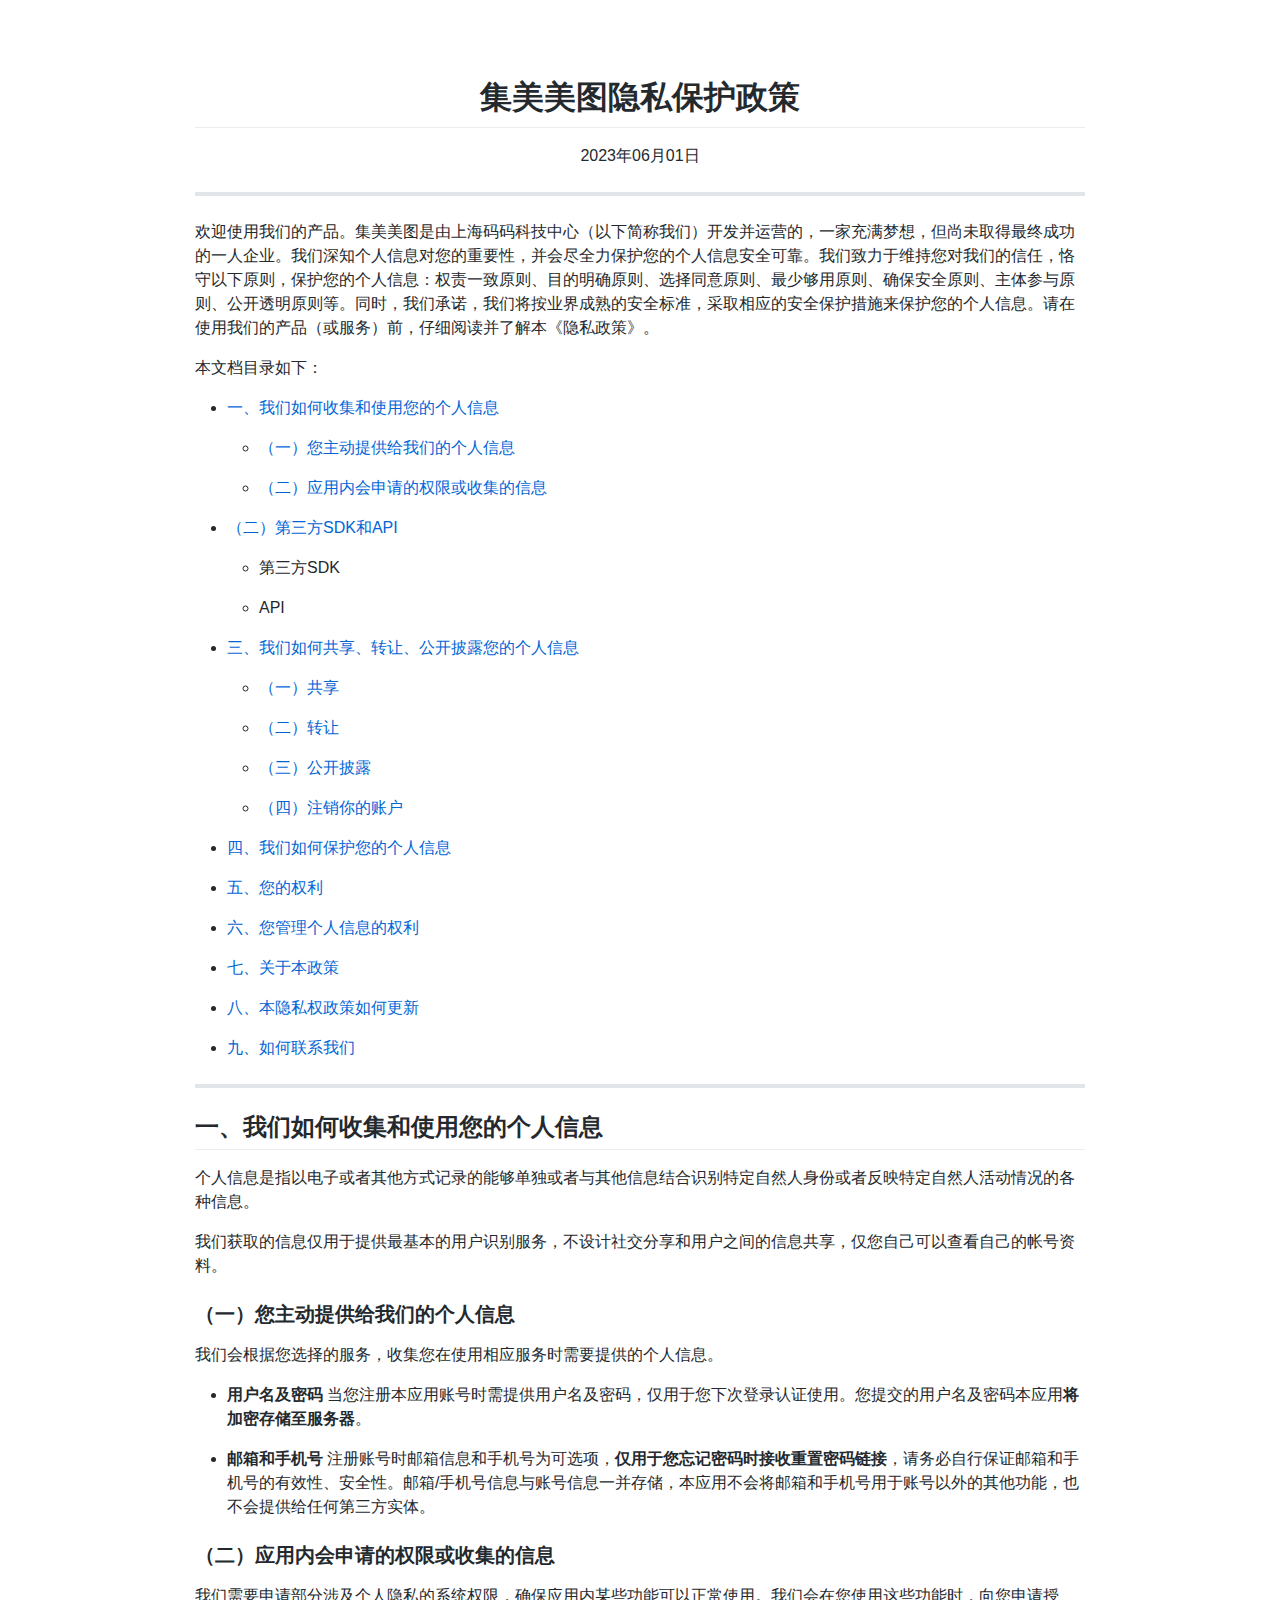
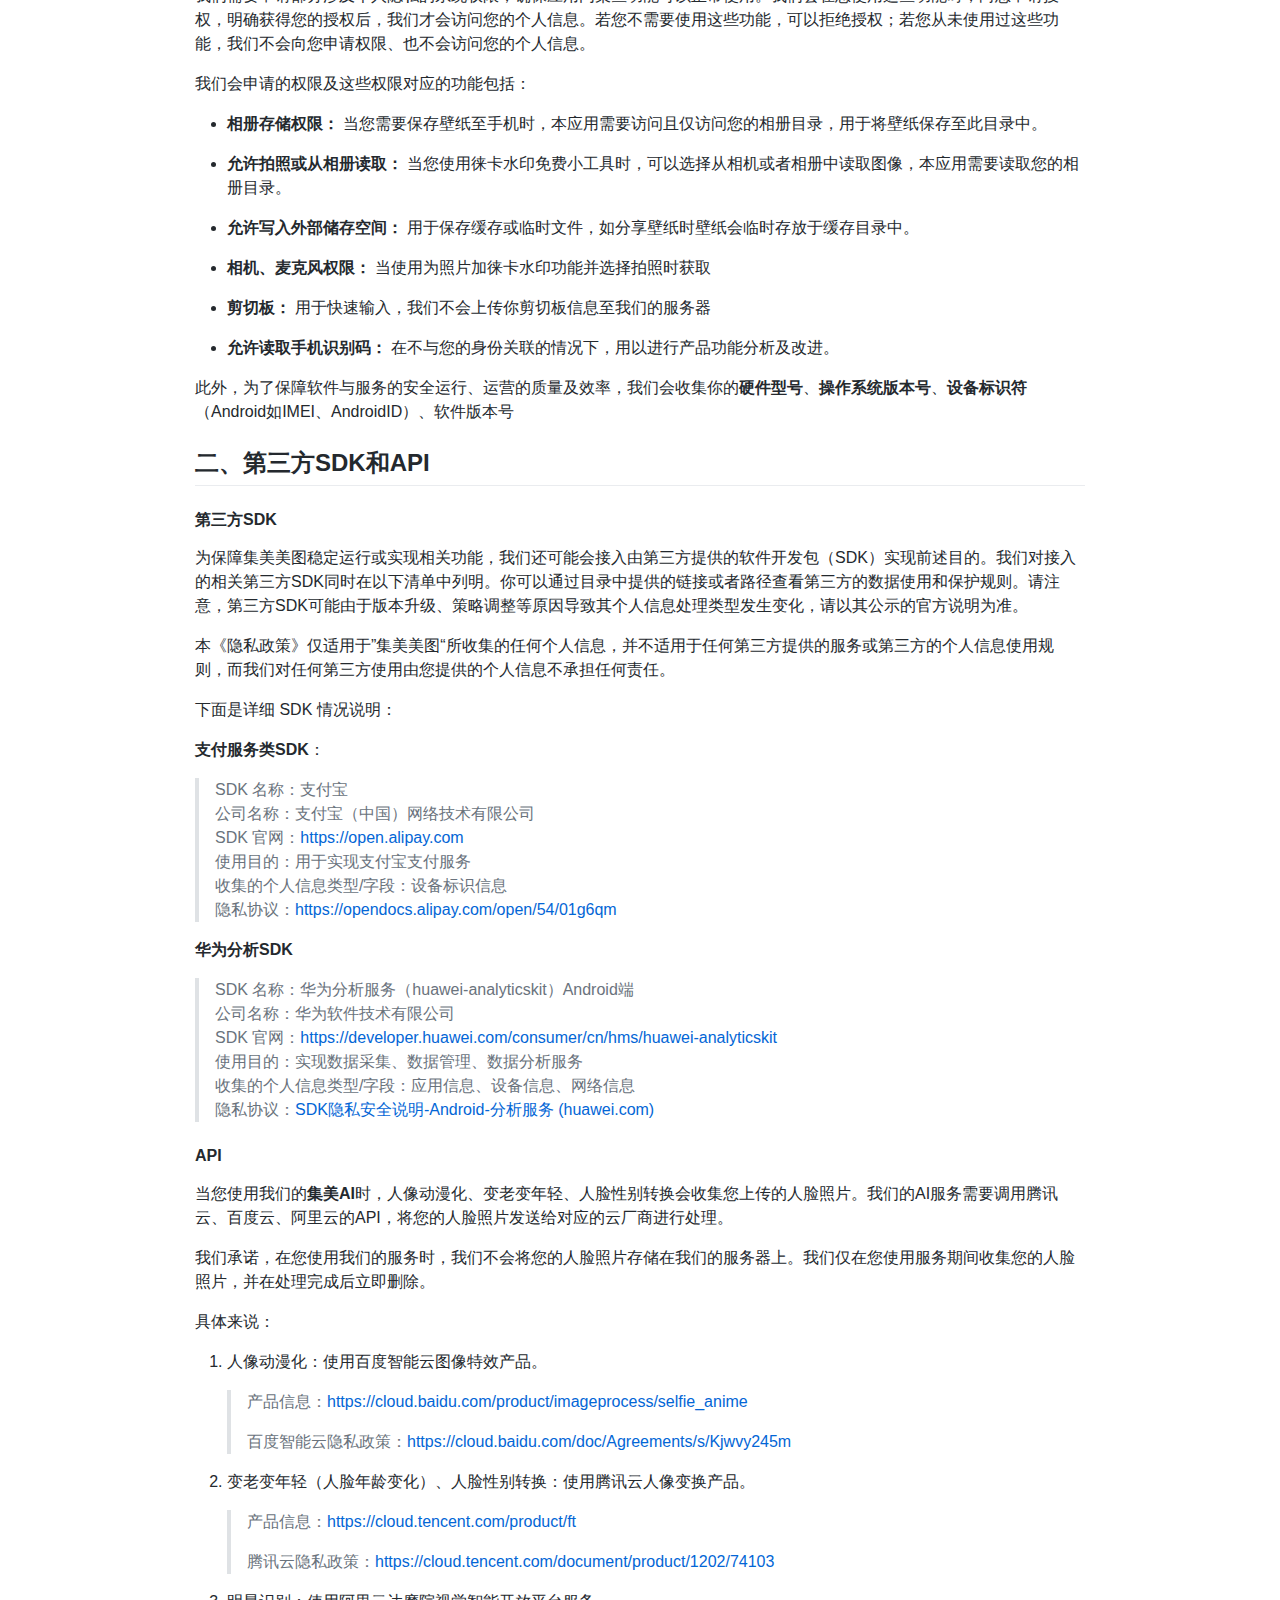
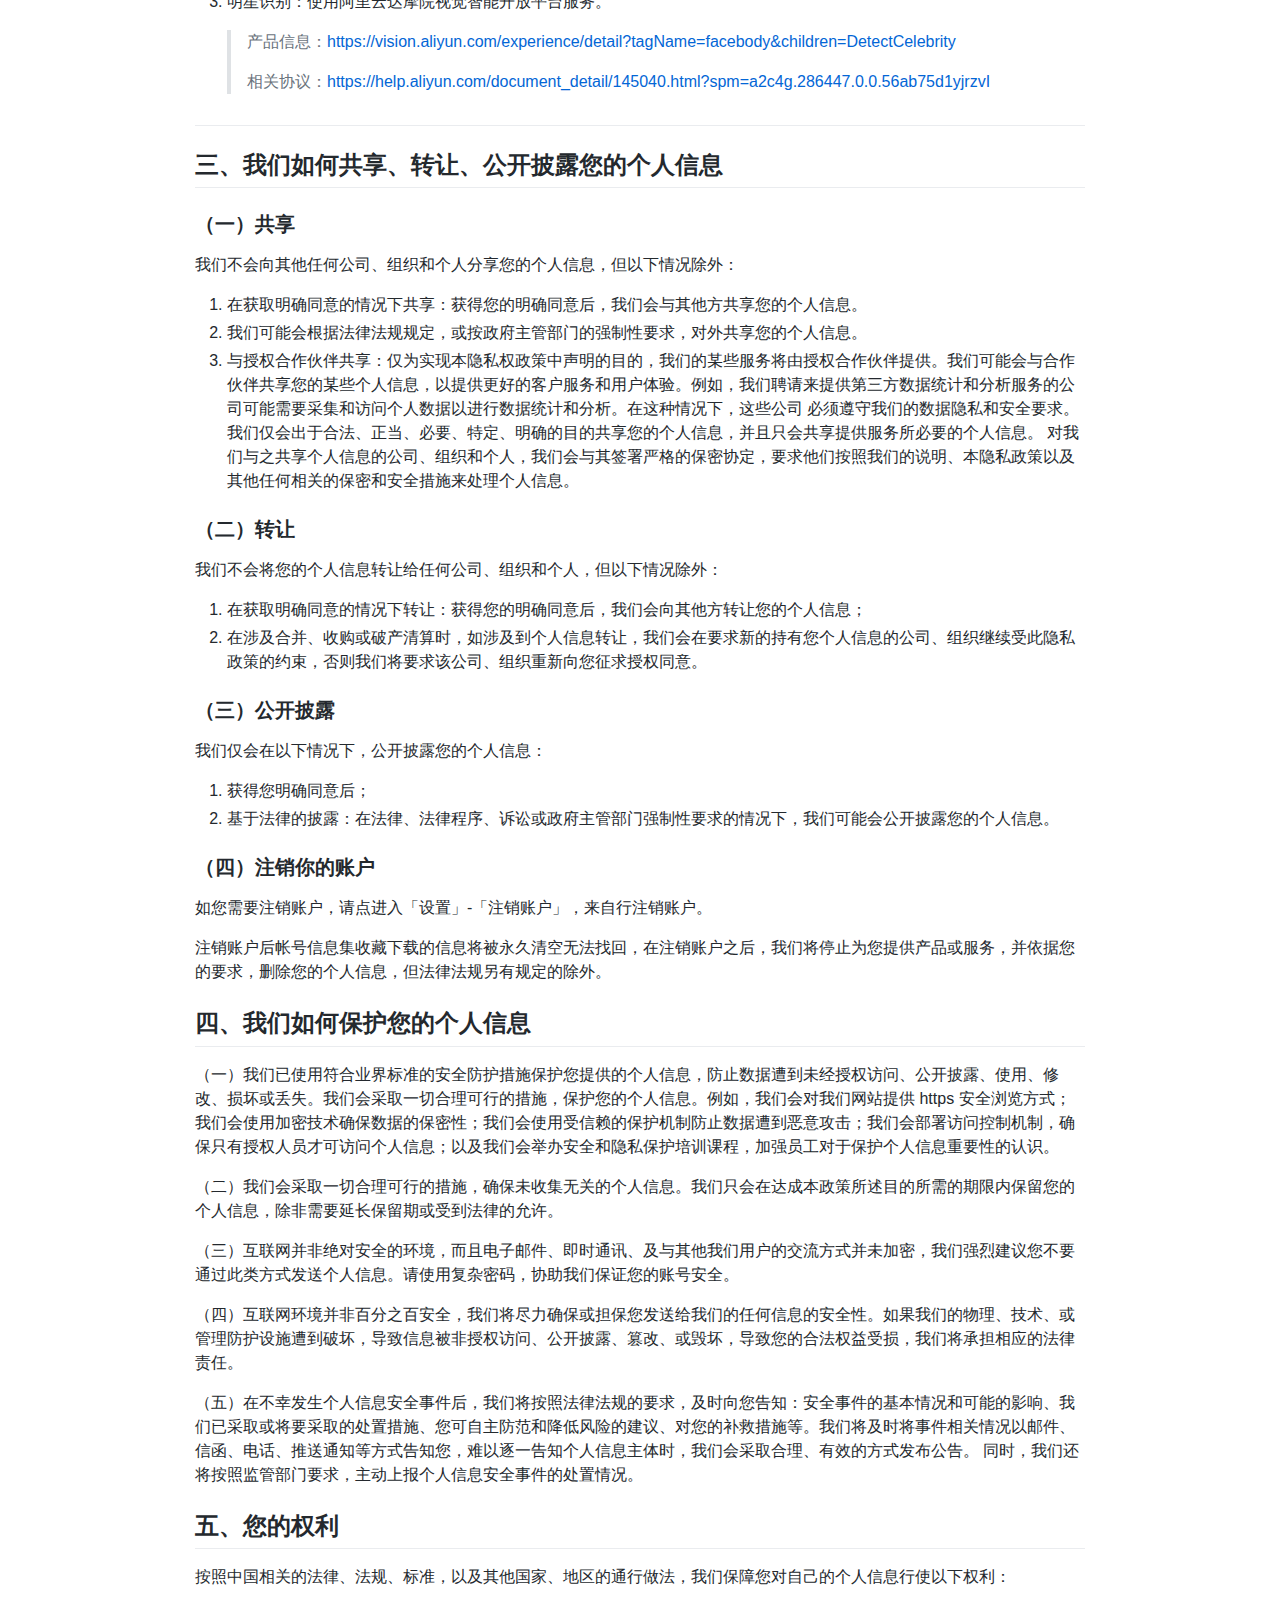
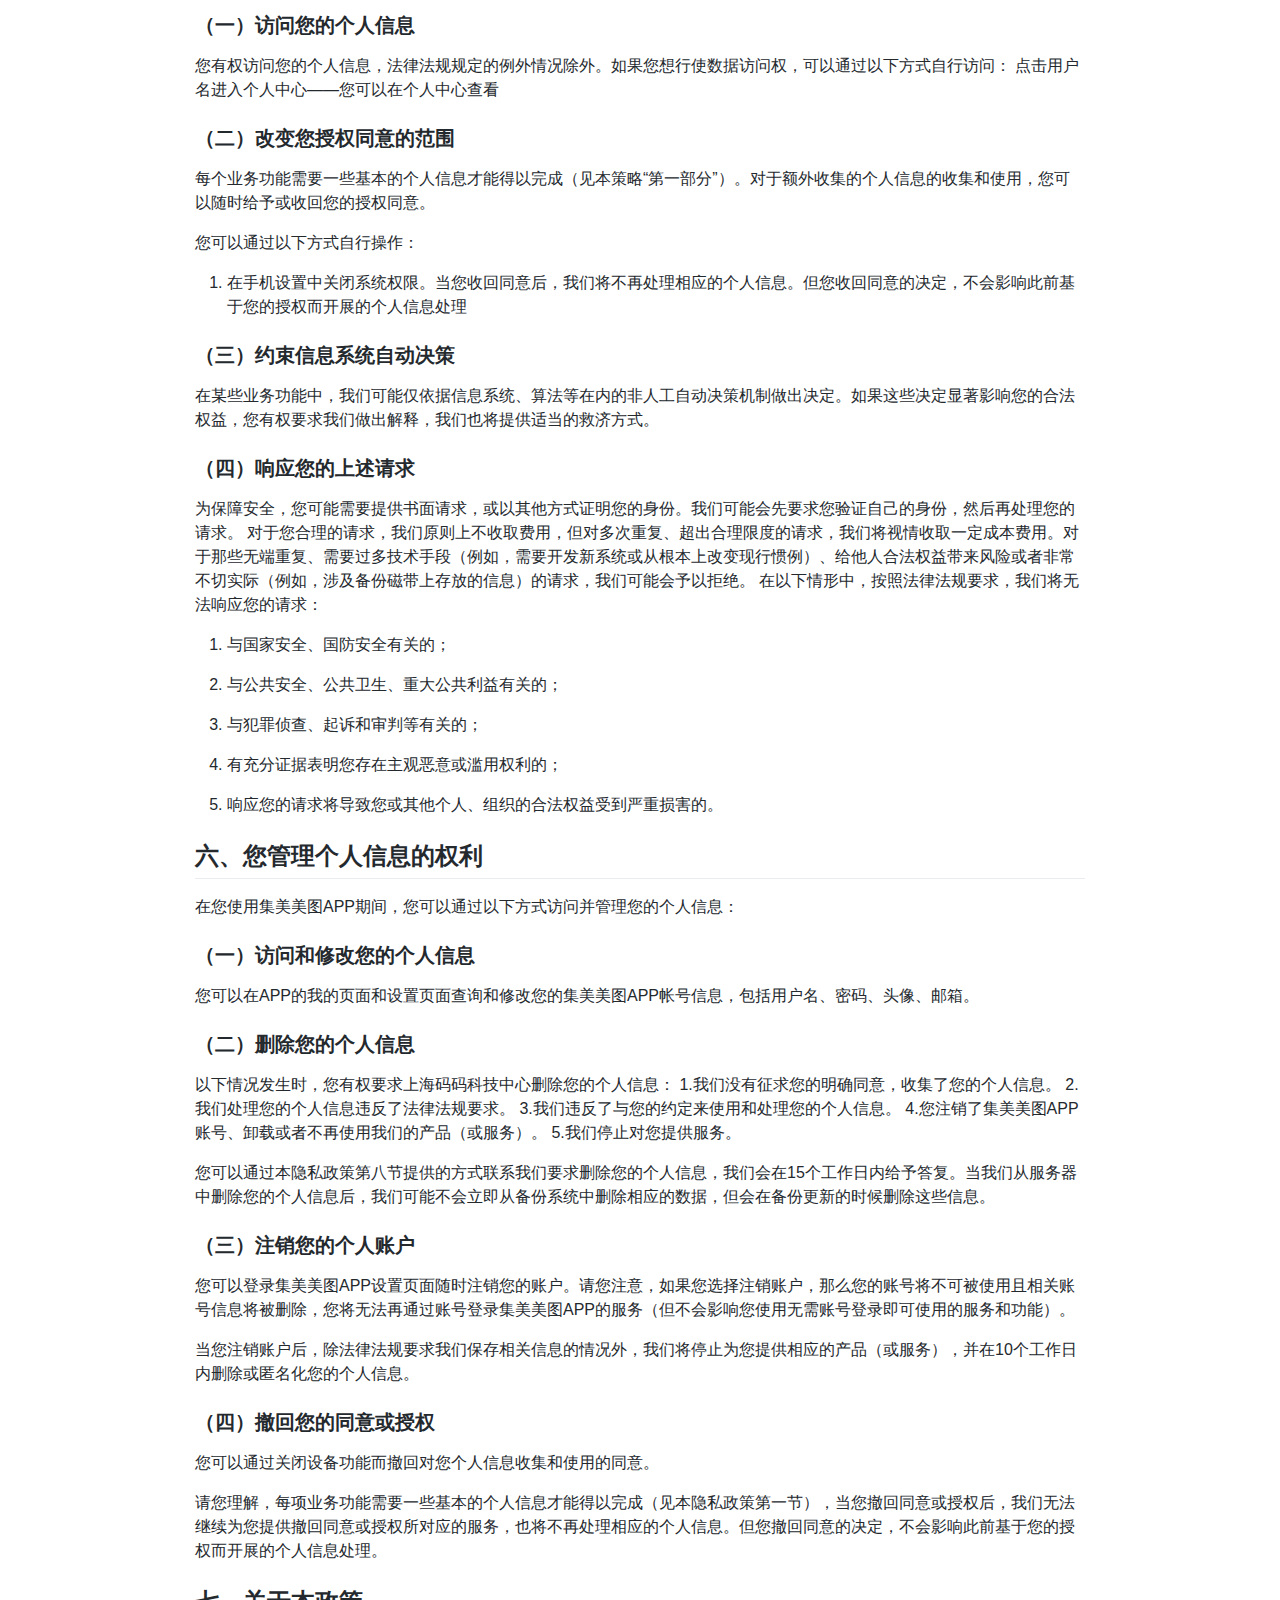
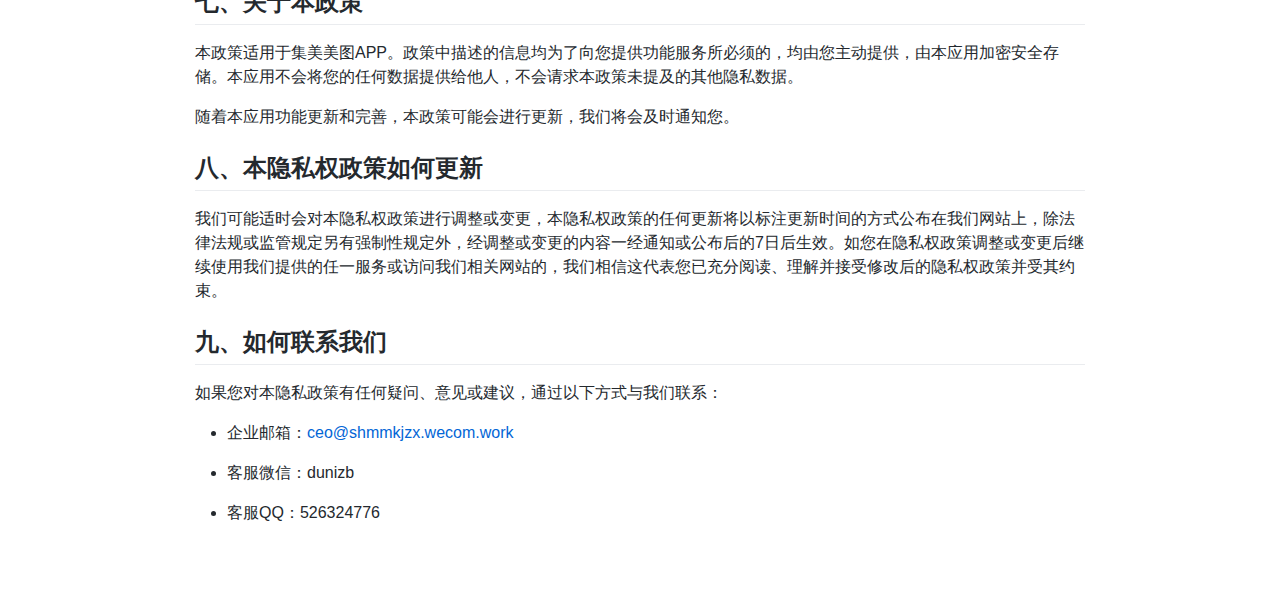
==== commit 7c8f661d: "更新隐私政策" ====
--- a/PrivacyPolicy.html
+++ b/PrivacyPolicy.html
@@ -1245,22 +1245,12 @@
 
 /*# sourceURL=webpack://./src/muya/lib/assets/styles/exportStyle.css */
 /*# sourceMappingURL=[data-uri] */</style>
-  <style>.markdown-body{}body {counter-reset: h2}
-h2 {counter-reset: h3}
-h3 {counter-reset: h4}
-h4 {counter-reset: h5}
-h5 {counter-reset: h6}
-h2:before {counter-increment: h2; content: counter(h2) ". "}
-h3:before {counter-increment: h3; content: counter(h2) "." counter(h3) ". "}
-h4:before {counter-increment: h4; content: counter(h2) "." counter(h3) "." counter(h4) ". "}
-h5:before {counter-increment: h5; content: counter(h2) "." counter(h3) "." counter(h4) "." counter(h5) ". "}
-h6:before {counter-increment: h6; content: counter(h2) "." counter(h3) "." counter(h4) "." counter(h5) "." counter(h6) ". "}
-h2.nocount:before, h3.nocount:before, h4.nocount:before, h5.nocount:before, h6.nocount:before { content: ""; counter-increment: none }</style>
+  <style>.markdown-body{}pre.front-matter{display:none!important;}</style>
 </head>
 <body>
   <article class="markdown-body"><center><h1>集美美图隐私保护政策</h1></center>
 
-<center>2023年05月22日</center>
+<center>2023年06月01日</center>
 
 <hr>
 <p>欢迎使用我们的产品。集美美图是由上海码码科技中心（以下简称我们）开发并运营的，一家充满梦想，但尚未取得最终成功的一人企业。我们深知个人信息对您的重要性，并会尽全力保护您的个人信息安全可靠。我们致力于维持您对我们的信任，恪守以下原则，保护您的个人信息：权责一致原则、目的明确原则、选择同意原则、最少够用原则、确保安全原则、主体参与原则、公开透明原则等。同时，我们承诺，我们将按业界成熟的安全标准，采取相应的安全保护措施来保护您的个人信息。请在使用我们的产品（或服务）前，仔细阅读并了解本《隐私政策》。</p>
@@ -1270,9 +1260,11 @@
 <ul>
 <li><p><a href="#%EF%BC%88%E4%B8%80%EF%BC%89%E6%82%A8%E4%B8%BB%E5%8A%A8%E6%8F%90%E4%BE%9B%E7%BB%99%E6%88%91%E4%BB%AC%E7%9A%84%E4%B8%AA%E4%BA%BA%E4%BF%A1%E6%81%AF">（一）您主动提供给我们的个人信息</a></p>
 </li>
-<li><p><a href="#%EF%BC%88%E4%BA%8C%EF%BC%89%E6%88%91%E4%BB%AC%E5%9C%A8%E6%82%A8%E4%BD%BF%E7%94%A8%E6%9C%8D%E5%8A%A1%E8%BF%87%E7%A8%8B%E4%B8%AD%E6%94%B6%E9%9B%86%E7%9A%84%E4%BF%A1%E6%81%AF">（二）我们在您使用服务过程中收集的信息</a></p>
-</li>
-<li><p><a href="#%EF%BC%88%E4%B8%89%EF%BC%89%E6%88%91%E4%BB%AC%E4%BD%BF%E7%94%A8%E7%9A%84%E7%AC%AC%E4%B8%89%E6%96%B9SDK">（三）我们使用的第三方SDK</a></p>
+<li><p><a href="#%EF%BC%88%E4%BA%8C%EF%BC%89%E5%BA%94%E7%94%A8%E5%86%85%E4%BC%9A%E7%94%B3%E8%AF%B7%E7%9A%84%E6%9D%83%E9%99%90%E6%88%96%E6%94%B6%E9%9B%86%E7%9A%84%E4%BF%A1%E6%81%AF">（二）应用内会申请的权限或收集的信息</a></p>
+</li>
+</ul>
+</li>
+<li><p><a href="#%EF%BC%88%E4%BA%8C%EF%BC%89%E7%AC%AC%E4%B8%89%E6%96%B9SDK%E5%92%8CAPI">（二）第三方SDK和API</a></p>
 <ul>
 <li><p>第三方SDK</p>
 </li>
@@ -1280,9 +1272,7 @@
 </li>
 </ul>
 </li>
-</ul>
-</li>
-<li><p><a href="#%E4%BA%8C%E3%80%81%E6%88%91%E4%BB%AC%E5%A6%82%E4%BD%95%E5%85%B1%E4%BA%AB%E3%80%81%E8%BD%AC%E8%AE%A9%E3%80%81%E5%85%AC%E5%BC%80%E6%8A%AB%E9%9C%B2%E6%82%A8%E7%9A%84%E4%B8%AA%E4%BA%BA%E4%BF%A1%E6%81%AF">二、我们如何共享、转让、公开披露您的个人信息</a></p>
+<li><p><a href="#%E4%B8%89%E3%80%81%E6%88%91%E4%BB%AC%E5%A6%82%E4%BD%95%E5%85%B1%E4%BA%AB%E3%80%81%E8%BD%AC%E8%AE%A9%E3%80%81%E5%85%AC%E5%BC%80%E6%8A%AB%E9%9C%B2%E6%82%A8%E7%9A%84%E4%B8%AA%E4%BA%BA%E4%BF%A1%E6%81%AF">三、我们如何共享、转让、公开披露您的个人信息</a></p>
 <ul>
 <li><p><a href="#%EF%BC%88%E4%B8%80%EF%BC%89%E5%85%B1%E4%BA%AB">（一）共享</a></p>
 </li>
@@ -1290,19 +1280,21 @@
 </li>
 <li><p><a href="#%EF%BC%88%E4%B8%89%EF%BC%89%E5%85%AC%E5%BC%80%E6%8A%AB%E9%9C%B2">（三）公开披露</a></p>
 </li>
+<li><p><a href="#%EF%BC%88%E5%9B%9B%EF%BC%89%E6%B3%A8%E9%94%80%E4%BD%A0%E7%9A%84%E8%B4%A6%E6%88%B7">（四）注销你的账户</a></p>
+</li>
 </ul>
 </li>
-<li><p><a href="#%E4%B8%89%E3%80%81%E6%88%91%E4%BB%AC%E5%A6%82%E4%BD%95%E4%BF%9D%E6%8A%A4%E6%82%A8%E7%9A%84%E4%B8%AA%E4%BA%BA%E4%BF%A1%E6%81%AF">三、我们如何保护您的个人信息</a></p>
-</li>
-<li><p><a href="#%E5%9B%9B%E3%80%81%E6%82%A8%E7%9A%84%E6%9D%83%E5%88%A9">四、您的权利</a></p>
-</li>
-<li><p><a href="#%E4%BA%94%E3%80%81%E6%82%A8%E7%AE%A1%E7%90%86%E4%B8%AA%E4%BA%BA%E4%BF%A1%E6%81%AF%E7%9A%84%E6%9D%83%E5%88%A9">五、您管理个人信息的权利</a></p>
-</li>
-<li><p><a href="#%E5%85%AD%E3%80%81%E5%85%B3%E4%BA%8E%E6%9C%AC%E6%94%BF%E7%AD%96">六、关于本政策</a></p>
-</li>
-<li><p><a href="#%E4%B8%83%E3%80%81%E6%9C%AC%E9%9A%90%E7%A7%81%E6%9D%83%E6%94%BF%E7%AD%96%E5%A6%82%E4%BD%95%E6%9B%B4%E6%96%B0">七、本隐私权政策如何更新</a></p>
-</li>
-<li><p><a href="#%E5%85%AB%E3%80%81%E5%A6%82%E4%BD%95%E8%81%94%E7%B3%BB%E6%88%91%E4%BB%AC">八、如何联系我们</a></p>
+<li><p><a href="#%E5%9B%9B%E3%80%81%E6%88%91%E4%BB%AC%E5%A6%82%E4%BD%95%E4%BF%9D%E6%8A%A4%E6%82%A8%E7%9A%84%E4%B8%AA%E4%BA%BA%E4%BF%A1%E6%81%AF">四、我们如何保护您的个人信息</a></p>
+</li>
+<li><p><a href="#%E4%BA%94%E3%80%81%E6%82%A8%E7%9A%84%E6%9D%83%E5%88%A9">五、您的权利</a></p>
+</li>
+<li><p><a href="#%E5%85%AD%E3%80%81%E6%82%A8%E7%AE%A1%E7%90%86%E4%B8%AA%E4%BA%BA%E4%BF%A1%E6%81%AF%E7%9A%84%E6%9D%83%E5%88%A9">六、您管理个人信息的权利</a></p>
+</li>
+<li><p><a href="#%E4%B8%83%E3%80%81%E5%85%B3%E4%BA%8E%E6%9C%AC%E6%94%BF%E7%AD%96">七、关于本政策</a></p>
+</li>
+<li><p><a href="#%E5%85%AB%E3%80%81%E6%9C%AC%E9%9A%90%E7%A7%81%E6%9D%83%E6%94%BF%E7%AD%96%E5%A6%82%E4%BD%95%E6%9B%B4%E6%96%B0">八、本隐私权政策如何更新</a></p>
+</li>
+<li><p><a href="#%E4%B9%9D%E3%80%81%E5%A6%82%E4%BD%95%E8%81%94%E7%B3%BB%E6%88%91%E4%BB%AC">九、如何联系我们</a></p>
 </li>
 </ul>
 <hr>
@@ -1317,23 +1309,25 @@
 <li><p><strong>邮箱和手机号</strong> 注册账号时邮箱信息和手机号为可选项，<strong>仅用于您忘记密码时接收重置密码链接</strong>，请务必自行保证邮箱和手机号的有效性、安全性。邮箱/手机号信息与账号信息一并存储，本应用不会将邮箱和手机号用于账号以外的其他功能，也不会提供给任何第三方实体。</p>
 </li>
 </ul>
-<h3 class="atx" id="（二）我们在您使用服务过程中收集的信息">（二）我们在您使用服务过程中收集的信息</h3>
-<p>您在使用我们的服务是我们可能会收集如下信息：</p>
+<h3 class="atx" id="（二）应用内会申请的权限或收集的信息">（二）应用内会申请的权限或收集的信息</h3>
+<p>我们需要申请部分涉及个人隐私的系统权限，确保应用内某些功能可以正常使用。我们会在您使用这些功能时，向您申请授权，明确获得您的授权后，我们才会访问您的个人信息。若您不需要使用这些功能，可以拒绝授权；若您从未使用过这些功能，我们不会向您申请权限、也不会访问您的个人信息。</p>
+<p>我们会申请的权限及这些权限对应的功能包括：</p>
 <ul>
-<li><p><strong>相册存储权限</strong> 当您需要保存壁纸至手机时，本应用需要访问且仅访问您的相册目录，用于将壁纸保存至此目录中。</p>
-</li>
-<li><p><strong>相册读取权限</strong> 当您需要上传壁纸至集美美图APP时，本应用需要读取您的相册目录，用于将壁纸上传至集美美图APP，该<strong>上传功能暂未对普通用户开放</strong>，只有管理员拥有通过APP上传壁纸功能，故该功能<strong>对普通用户无任何影响</strong>。</p>
-</li>
-<li><p><strong>手机存储权限</strong> 用于保存缓存或临时文件，如分享壁纸时壁纸会临时存放于缓存目录中。</p>
-</li>
-<li><p><strong>相机、麦克风权限</strong> 当使用为照片加徕卡水印功能并选择拍照时获取</p>
-</li>
-<li><p><strong>剪切板</strong> 用于快速输入，我们不会上传你剪切板信息至我们的服务器</p>
-</li>
-<li><p><strong>设备或软件信息</strong>，例如您的移动设备、<strong>移动设备所用的版本和设备识别码</strong>（如手机品牌、手机名称、Android ID）</p>
+<li><p><strong>相册存储权限：</strong> 当您需要保存壁纸至手机时，本应用需要访问且仅访问您的相册目录，用于将壁纸保存至此目录中。</p>
+</li>
+<li><p><strong><strong>允许拍照或从相册读取：</strong></strong> 当您使用徕卡水印免费小工具时，可以选择从相机或者相册中读取图像，本应用需要读取您的相册目录。</p>
+</li>
+<li><p><strong>允许写入外部储存空间：</strong> 用于保存缓存或临时文件，如分享壁纸时壁纸会临时存放于缓存目录中。</p>
+</li>
+<li><p><strong>相机、麦克风权限：</strong> 当使用为照片加徕卡水印功能并选择拍照时获取</p>
+</li>
+<li><p><strong>剪切板：</strong> 用于快速输入，我们不会上传你剪切板信息至我们的服务器</p>
+</li>
+<li><p><strong><strong>允许读取手机识别码：</strong></strong> 在不与您的身份关联的情况下，用以进行产品功能分析及改进。</p>
 </li>
 </ul>
-<h3 class="atx" id="（三）我们使用的第三方sdk和api">（三）我们使用的第三方SDK和API</h3>
+<p>此外，为了保障软件与服务的安全运行、运营的质量及效率，我们会收集你的<strong>硬件型号</strong>、<strong>操作系统版本号</strong>、<strong>设备标识符</strong>（Android如IMEI、AndroidID）、软件版本号</p>
+<h2 class="atx" id="二、第三方sdk和api">二、第三方SDK和API</h2>
 <h4 class="atx" id="第三方sdk">第三方SDK</h4>
 <p>为保障集美美图稳定运行或实现相关功能，我们还可能会接入由第三方提供的软件开发包（SDK）实现前述目的。我们对接入的相关第三方SDK同时在以下清单中列明。你可以通过目录中提供的链接或者路径查看第三方的数据使用和保护规则。请注意，第三方SDK可能由于版本升级、策略调整等原因导致其个人信息处理类型发生变化，请以其公示的官方说明为准。</p>
 <p>本《隐私政策》仅适用于”集美美图“所收集的任何个人信息，并不适用于任何第三方提供的服务或第三方的个人信息使用规则，而我们对任何第三方使用由您提供的个人信息不承担任何责任。</p>
@@ -1370,7 +1364,8 @@
 </blockquote>
 </li>
 </ol>
-<h2 class="atx" id="二、我们如何共享、转让、公开披露您的个人信息">二、我们如何共享、转让、公开披露您的个人信息</h2>
+<h2 class="atx" id=""></h2>
+<h2 class="atx" id="三、我们如何共享、转让、公开披露您的个人信息">三、我们如何共享、转让、公开披露您的个人信息</h2>
 <h3 class="atx" id="（一）共享">（一）共享</h3>
 <p>我们不会向其他任何公司、组织和个人分享您的个人信息，但以下情况除外：</p>
 <ol>
@@ -1390,13 +1385,16 @@
 <li>获得您明确同意后；</li>
 <li>基于法律的披露：在法律、法律程序、诉讼或政府主管部门强制性要求的情况下，我们可能会公开披露您的个人信息。</li>
 </ol>
-<h2 class="atx" id="三、我们如何保护您的个人信息">三、我们如何保护您的个人信息</h2>
+<h3 class="atx" id="（四）注销你的账户">（四）注销你的账户</h3>
+<p>如您需要注销账户，请点进入「设置」-「注销账户」，来自行注销账户。</p>
+<p>注销账户后帐号信息集收藏下载的信息将被永久清空无法找回，在注销账户之后，我们将停止为您提供产品或服务，并依据您的要求，删除您的个人信息，但法律法规另有规定的除外。</p>
+<h2 class="atx" id="四、我们如何保护您的个人信息">四、我们如何保护您的个人信息</h2>
 <p>（一）我们已使用符合业界标准的安全防护措施保护您提供的个人信息，防止数据遭到未经授权访问、公开披露、使用、修改、损坏或丢失。我们会采取一切合理可行的措施，保护您的个人信息。例如，我们会对我们网站提供 https 安全浏览方式；我们会使用加密技术确保数据的保密性；我们会使用受信赖的保护机制防止数据遭到恶意攻击；我们会部署访问控制机制，确保只有授权人员才可访问个人信息；以及我们会举办安全和隐私保护培训课程，加强员工对于保护个人信息重要性的认识。</p>
 <p>（二）我们会采取一切合理可行的措施，确保未收集无关的个人信息。我们只会在达成本政策所述目的所需的期限内保留您的个人信息，除非需要延长保留期或受到法律的允许。</p>
 <p>（三）互联网并非绝对安全的环境，而且电子邮件、即时通讯、及与其他我们用户的交流方式并未加密，我们强烈建议您不要通过此类方式发送个人信息。请使用复杂密码，协助我们保证您的账号安全。</p>
 <p>（四）互联网环境并非百分之百安全，我们将尽力确保或担保您发送给我们的任何信息的安全性。如果我们的物理、技术、或管理防护设施遭到破坏，导致信息被非授权访问、公开披露、篡改、或毁坏，导致您的合法权益受损，我们将承担相应的法律责任。</p>
 <p>（五）在不幸发生个人信息安全事件后，我们将按照法律法规的要求，及时向您告知：安全事件的基本情况和可能的影响、我们已采取或将要采取的处置措施、您可自主防范和降低风险的建议、对您的补救措施等。我们将及时将事件相关情况以邮件、信函、电话、推送通知等方式告知您，难以逐一告知个人信息主体时，我们会采取合理、有效的方式发布公告。 同时，我们还将按照监管部门要求，主动上报个人信息安全事件的处置情况。</p>
-<h2 class="atx" id="四、您的权利">四、您的权利</h2>
+<h2 class="atx" id="五、您的权利">五、您的权利</h2>
 <p>按照中国相关的法律、法规、标准，以及其他国家、地区的通行做法，我们保障您对自己的个人信息行使以下权利：</p>
 <h3 class="atx" id="（一）访问您的个人信息">（一）访问您的个人信息</h3>
 <p>您有权访问您的个人信息，法律法规规定的例外情况除外。如果您想行使数据访问权，可以通过以下方式自行访问： 点击用户名进入个人中心——您可以在个人中心查看</p>
@@ -1422,7 +1420,7 @@
 <li><p>响应您的请求将导致您或其他个人、组织的合法权益受到严重损害的。</p>
 </li>
 </ol>
-<h2 class="atx" id="五、您管理个人信息的权利">五、您管理个人信息的权利</h2>
+<h2 class="atx" id="六、您管理个人信息的权利">六、您管理个人信息的权利</h2>
 <p>在您使用集美美图APP期间，您可以通过以下方式访问并管理您的个人信息：</p>
 <h3 class="atx" id="（一）访问和修改您的个人信息">（一）访问和修改您的个人信息</h3>
 <p>您可以在APP的我的页面和设置页面查询和修改您的集美美图APP帐号信息，包括用户名、密码、头像、邮箱。</p>
@@ -1440,12 +1438,12 @@
 <h3 class="atx" id="（四）撤回您的同意或授权">（四）撤回您的同意或授权</h3>
 <p>您可以通过关闭设备功能而撤回对您个人信息收集和使用的同意。</p>
 <p>请您理解，每项业务功能需要一些基本的个人信息才能得以完成（见本隐私政策第一节），当您撤回同意或授权后，我们无法继续为您提供撤回同意或授权所对应的服务，也将不再处理相应的个人信息。但您撤回同意的决定，不会影响此前基于您的授权而开展的个人信息处理。</p>
-<h2 class="atx" id="六、关于本政策">六、关于本政策</h2>
+<h2 class="atx" id="七、关于本政策">七、关于本政策</h2>
 <p>本政策适用于集美美图APP。政策中描述的信息均为了向您提供功能服务所必须的，均由您主动提供，由本应用加密安全存储。本应用不会将您的任何数据提供给他人，不会请求本政策未提及的其他隐私数据。</p>
 <p>随着本应用功能更新和完善，本政策可能会进行更新，我们将会及时通知您。</p>
-<h2 class="atx" id="七、本隐私权政策如何更新">七、本隐私权政策如何更新</h2>
+<h2 class="atx" id="八、本隐私权政策如何更新">八、本隐私权政策如何更新</h2>
 <p>我们可能适时会对本隐私权政策进行调整或变更，本隐私权政策的任何更新将以标注更新时间的方式公布在我们网站上，除法律法规或监管规定另有强制性规定外，经调整或变更的内容一经通知或公布后的7日后生效。如您在隐私权政策调整或变更后继续使用我们提供的任一服务或访问我们相关网站的，我们相信这代表您已充分阅读、理解并接受修改后的隐私权政策并受其约束。</p>
-<h2 class="atx" id="八、如何联系我们">八、如何联系我们</h2>
+<h2 class="atx" id="九、如何联系我们">九、如何联系我们</h2>
 <p>如果您对本隐私政策有任何疑问、意见或建议，通过以下方式与我们联系：</p>
 <ul>
 <li><p>企业邮箱：<a href="mailto:ceo@shmmkjzx.wecom.work">ceo@shmmkjzx.wecom.work</a></p>
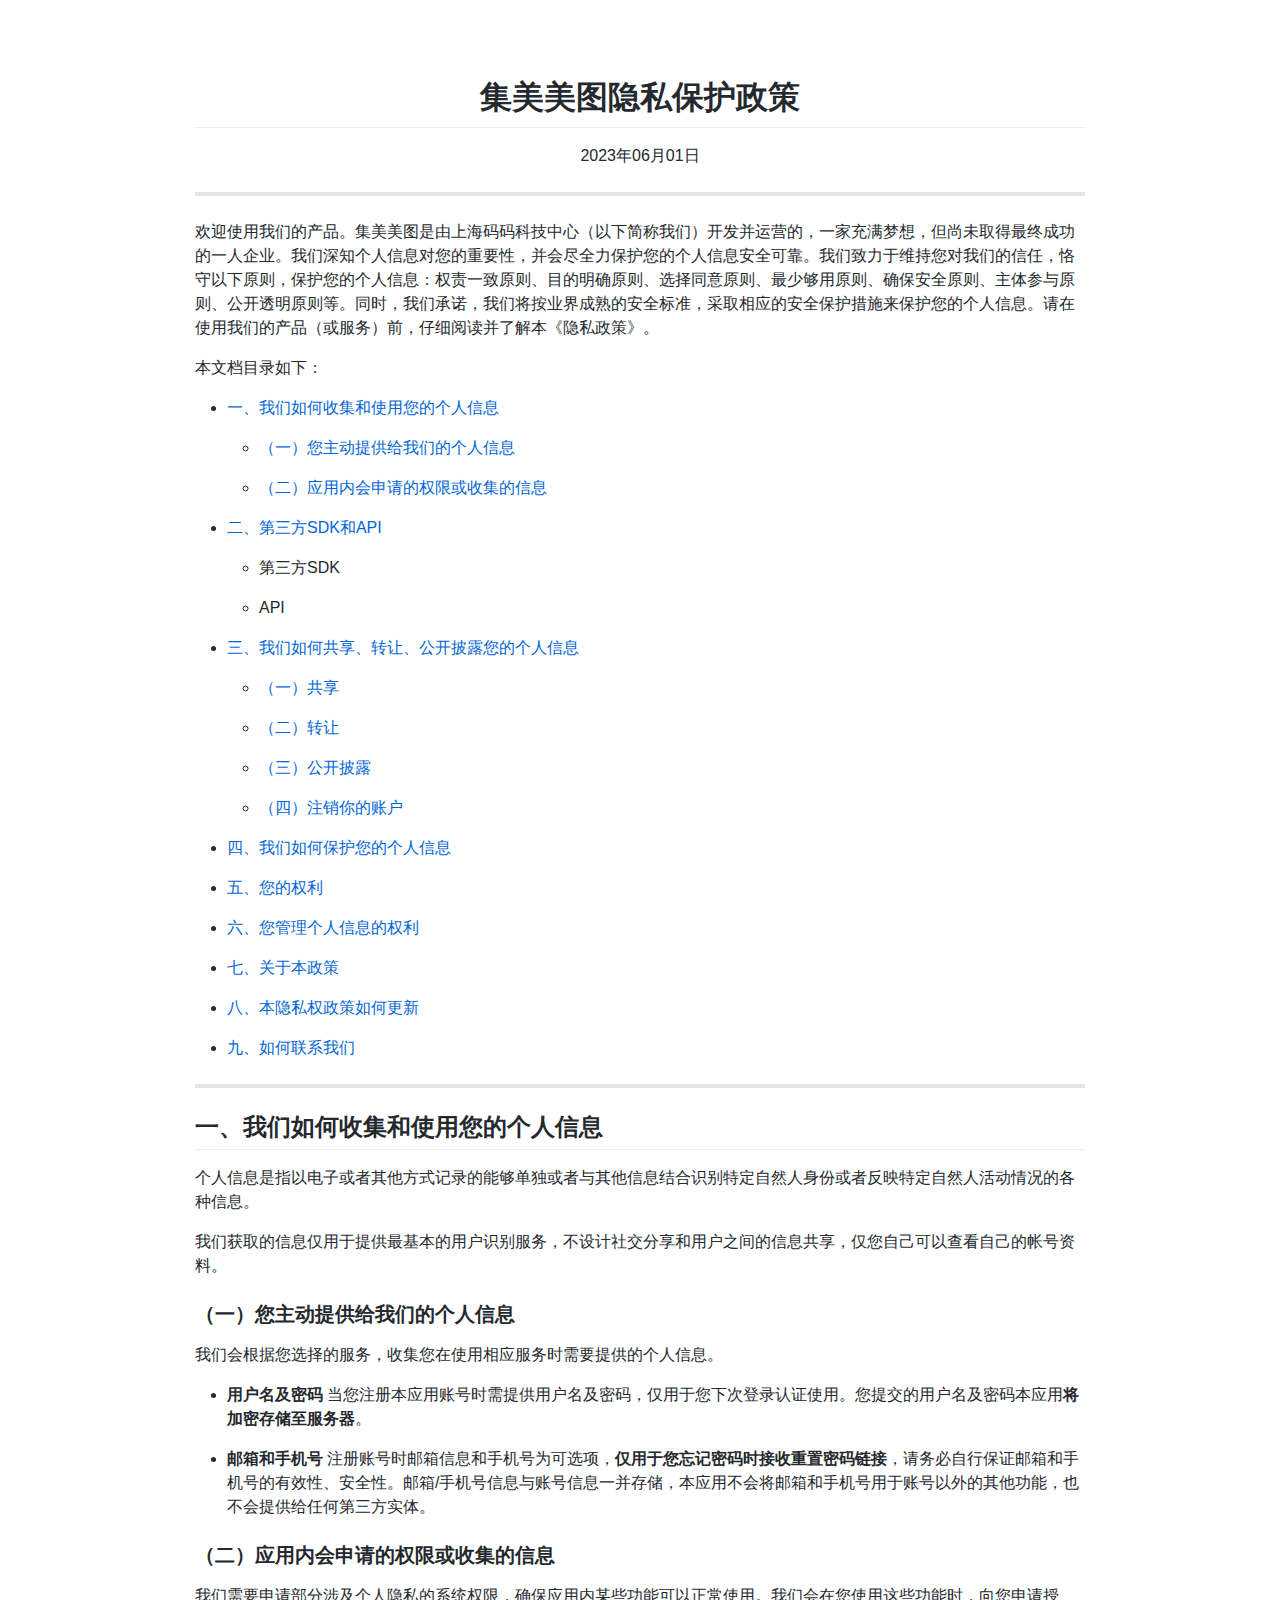
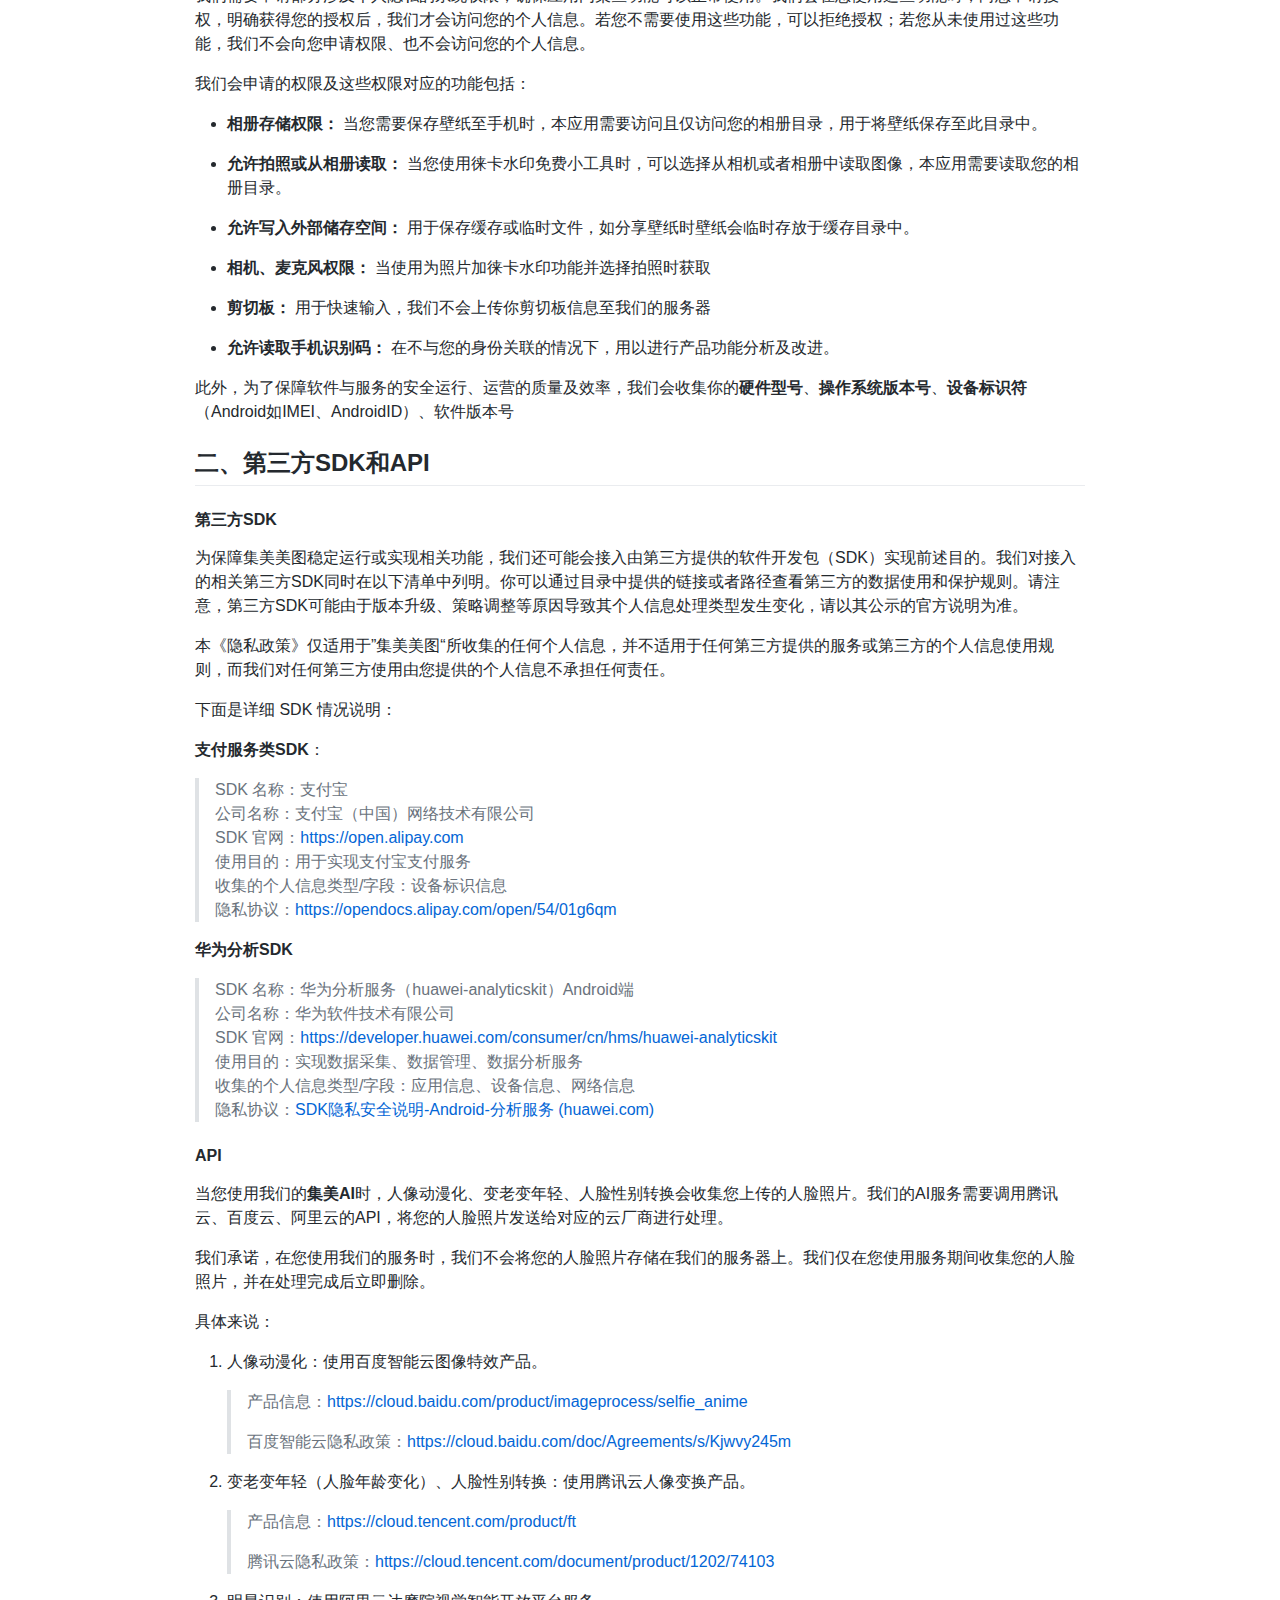
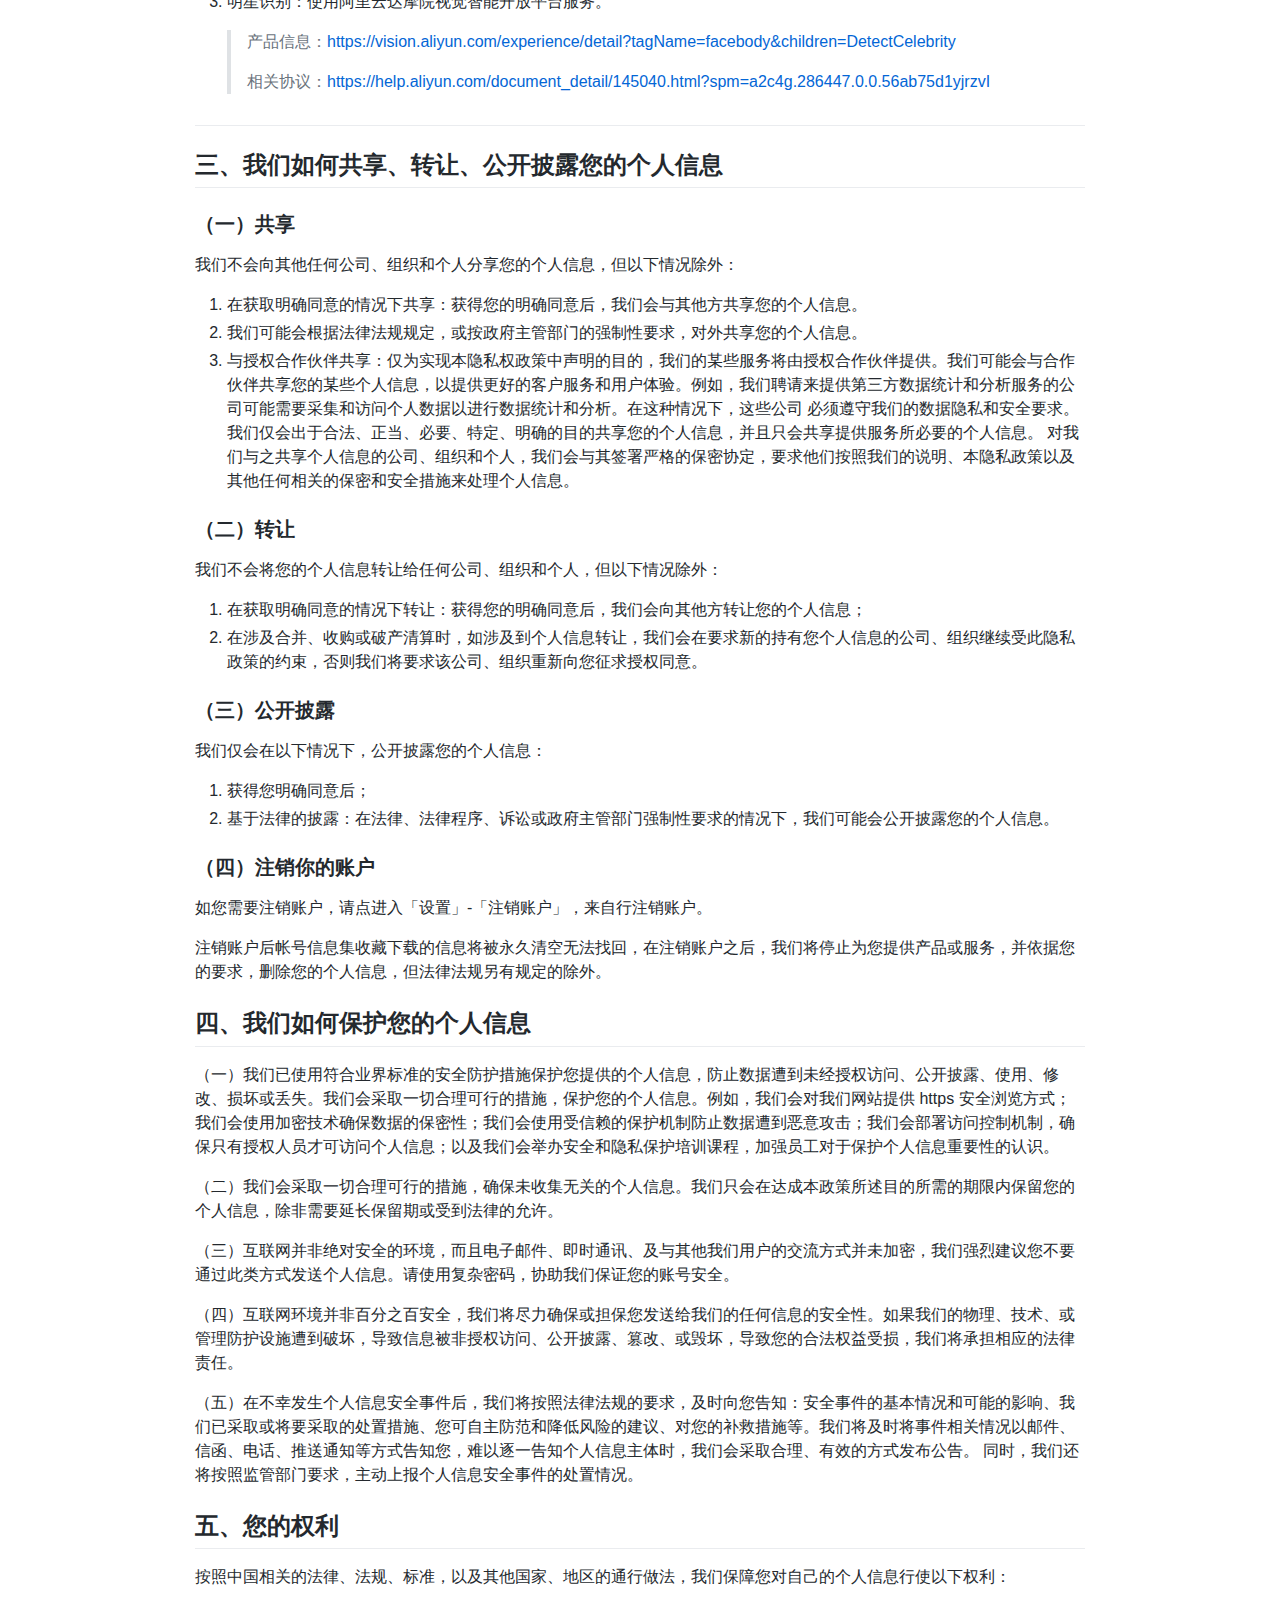
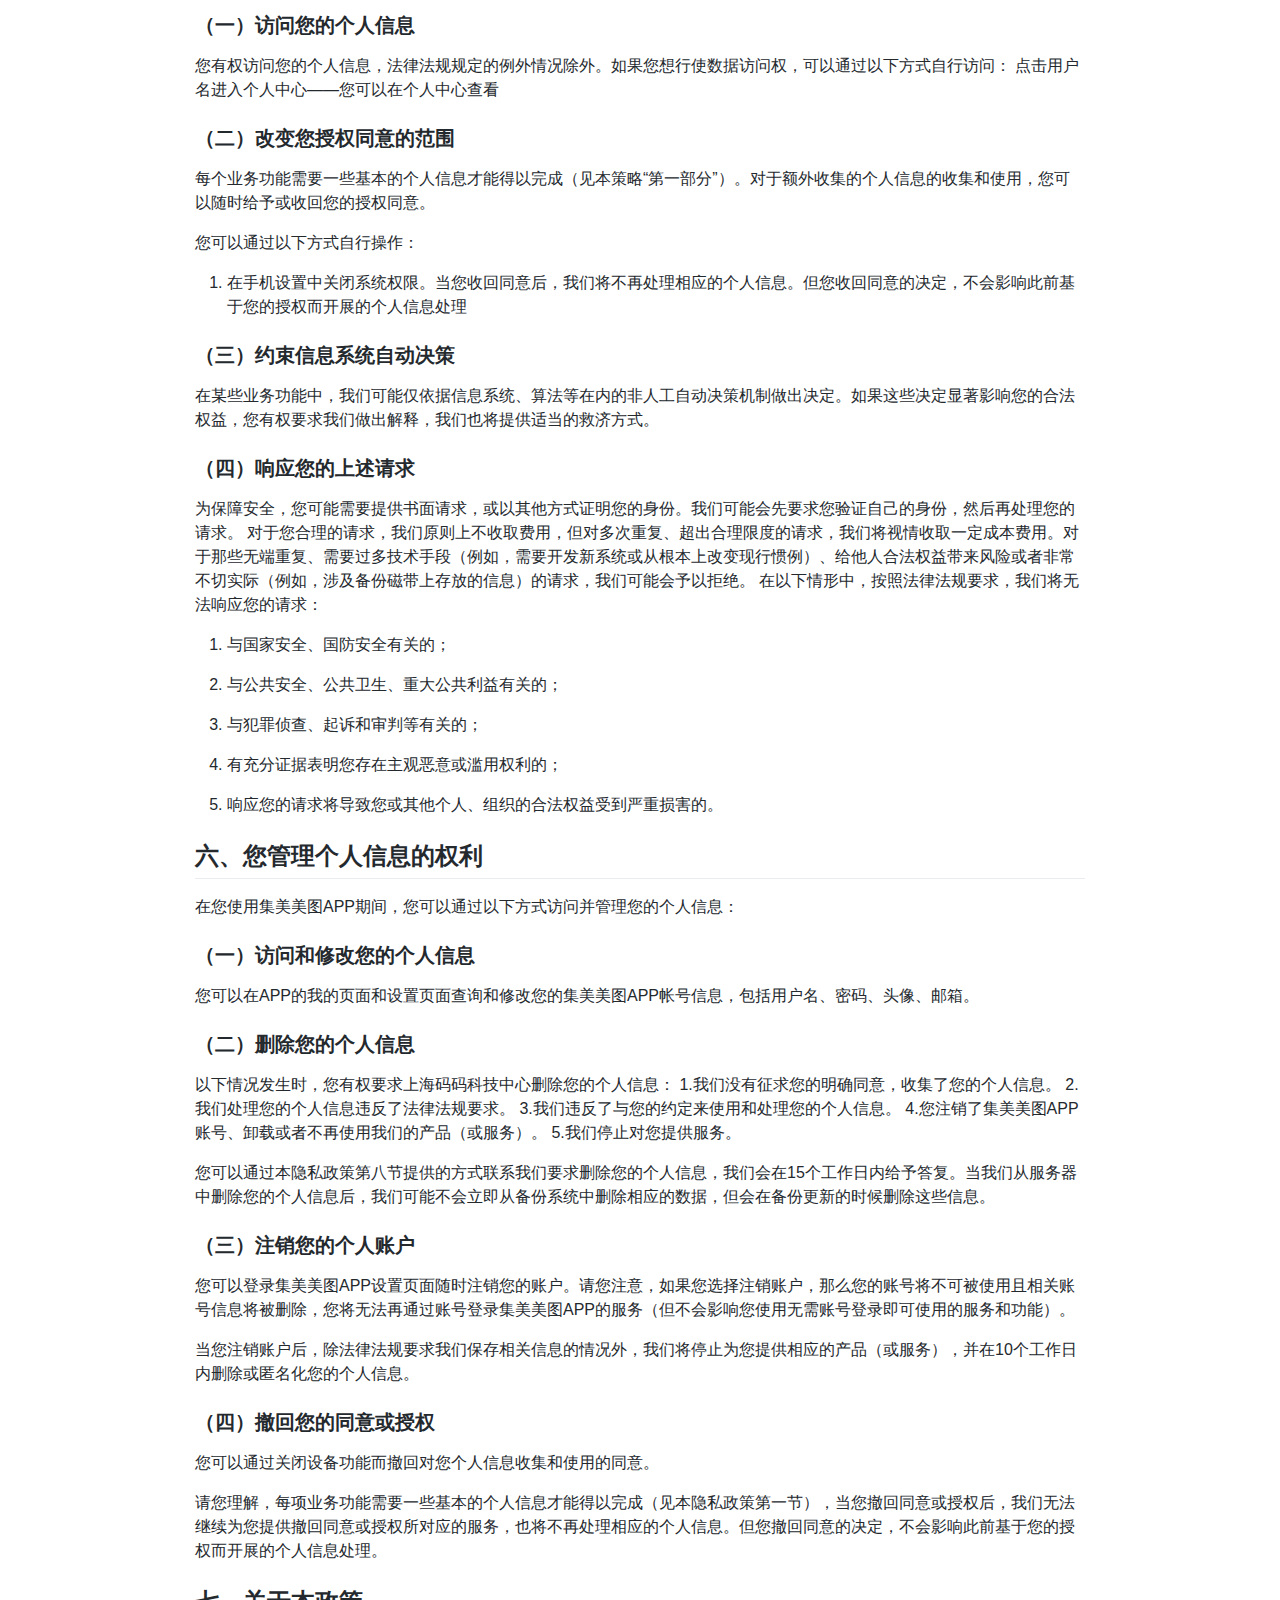
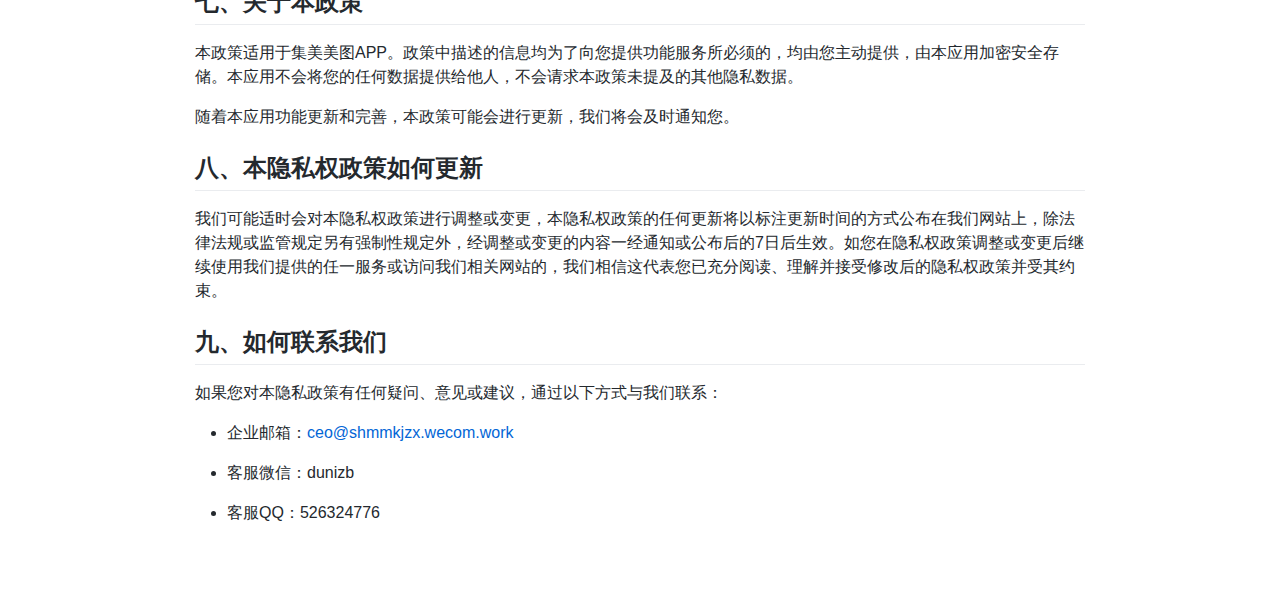
==== commit 296810b9: "隐私政策格式调整" ====
--- a/PrivacyPolicy.html
+++ b/PrivacyPolicy.html
@@ -1264,7 +1264,7 @@
 </li>
 </ul>
 </li>
-<li><p><a href="#%EF%BC%88%E4%BA%8C%EF%BC%89%E7%AC%AC%E4%B8%89%E6%96%B9SDK%E5%92%8CAPI">（二）第三方SDK和API</a></p>
+<li><p><a href="#%E4%BA%8C%E3%80%81%E7%AC%AC%E4%B8%89%E6%96%B9SDK%E5%92%8CAPI">二、第三方SDK和API</a></p>
 <ul>
 <li><p>第三方SDK</p>
 </li>
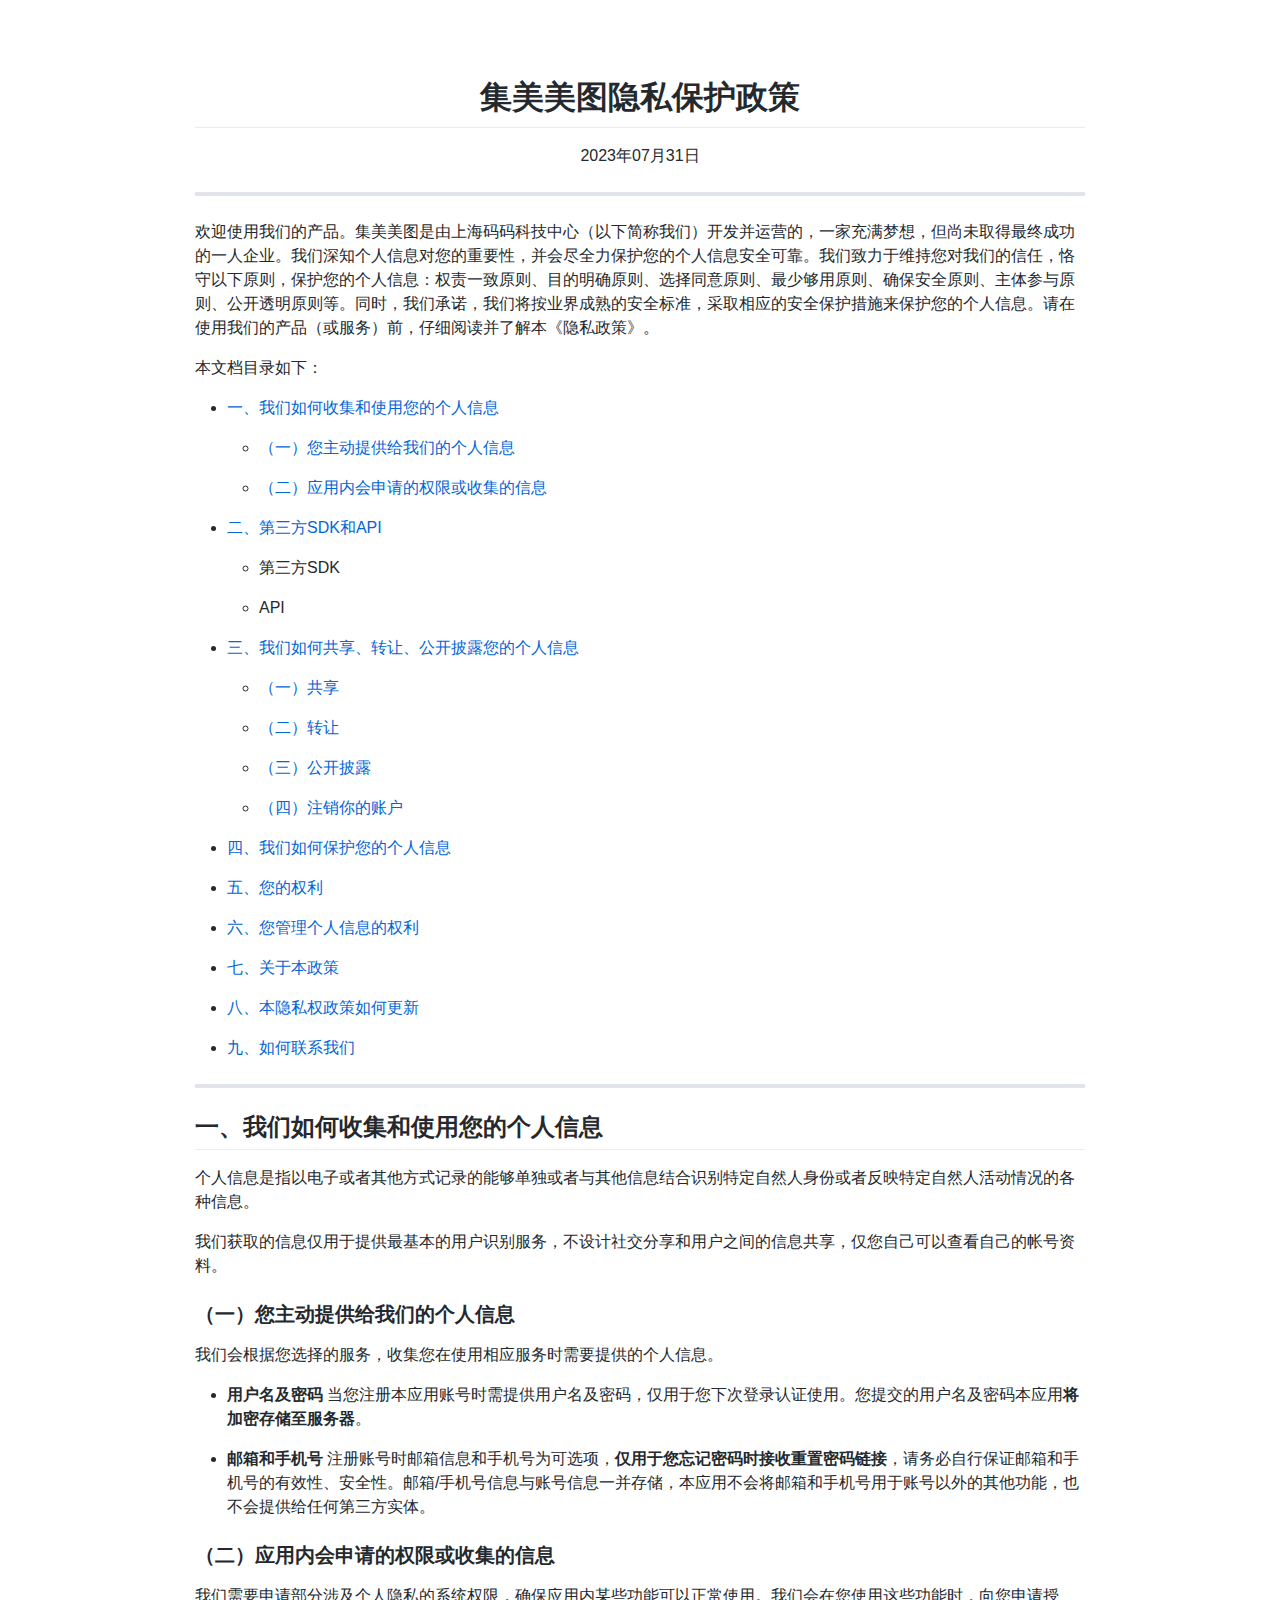
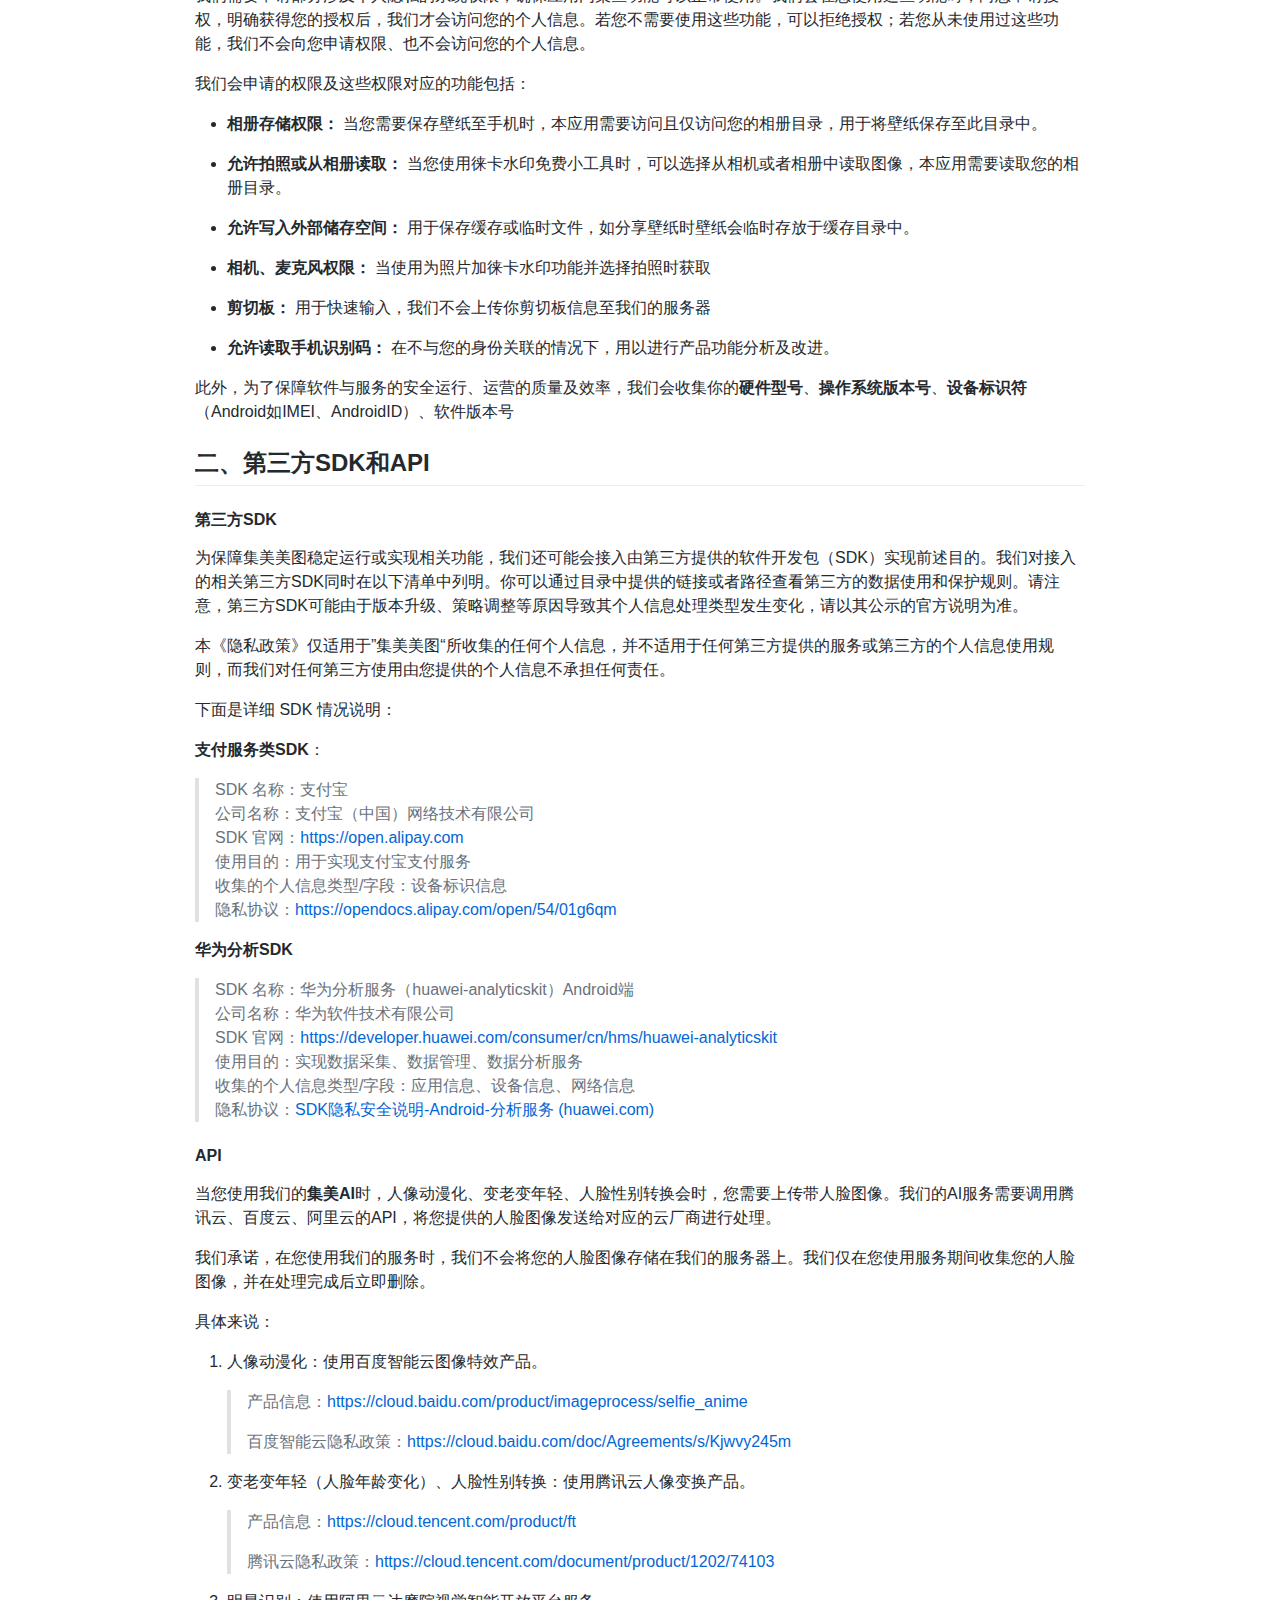
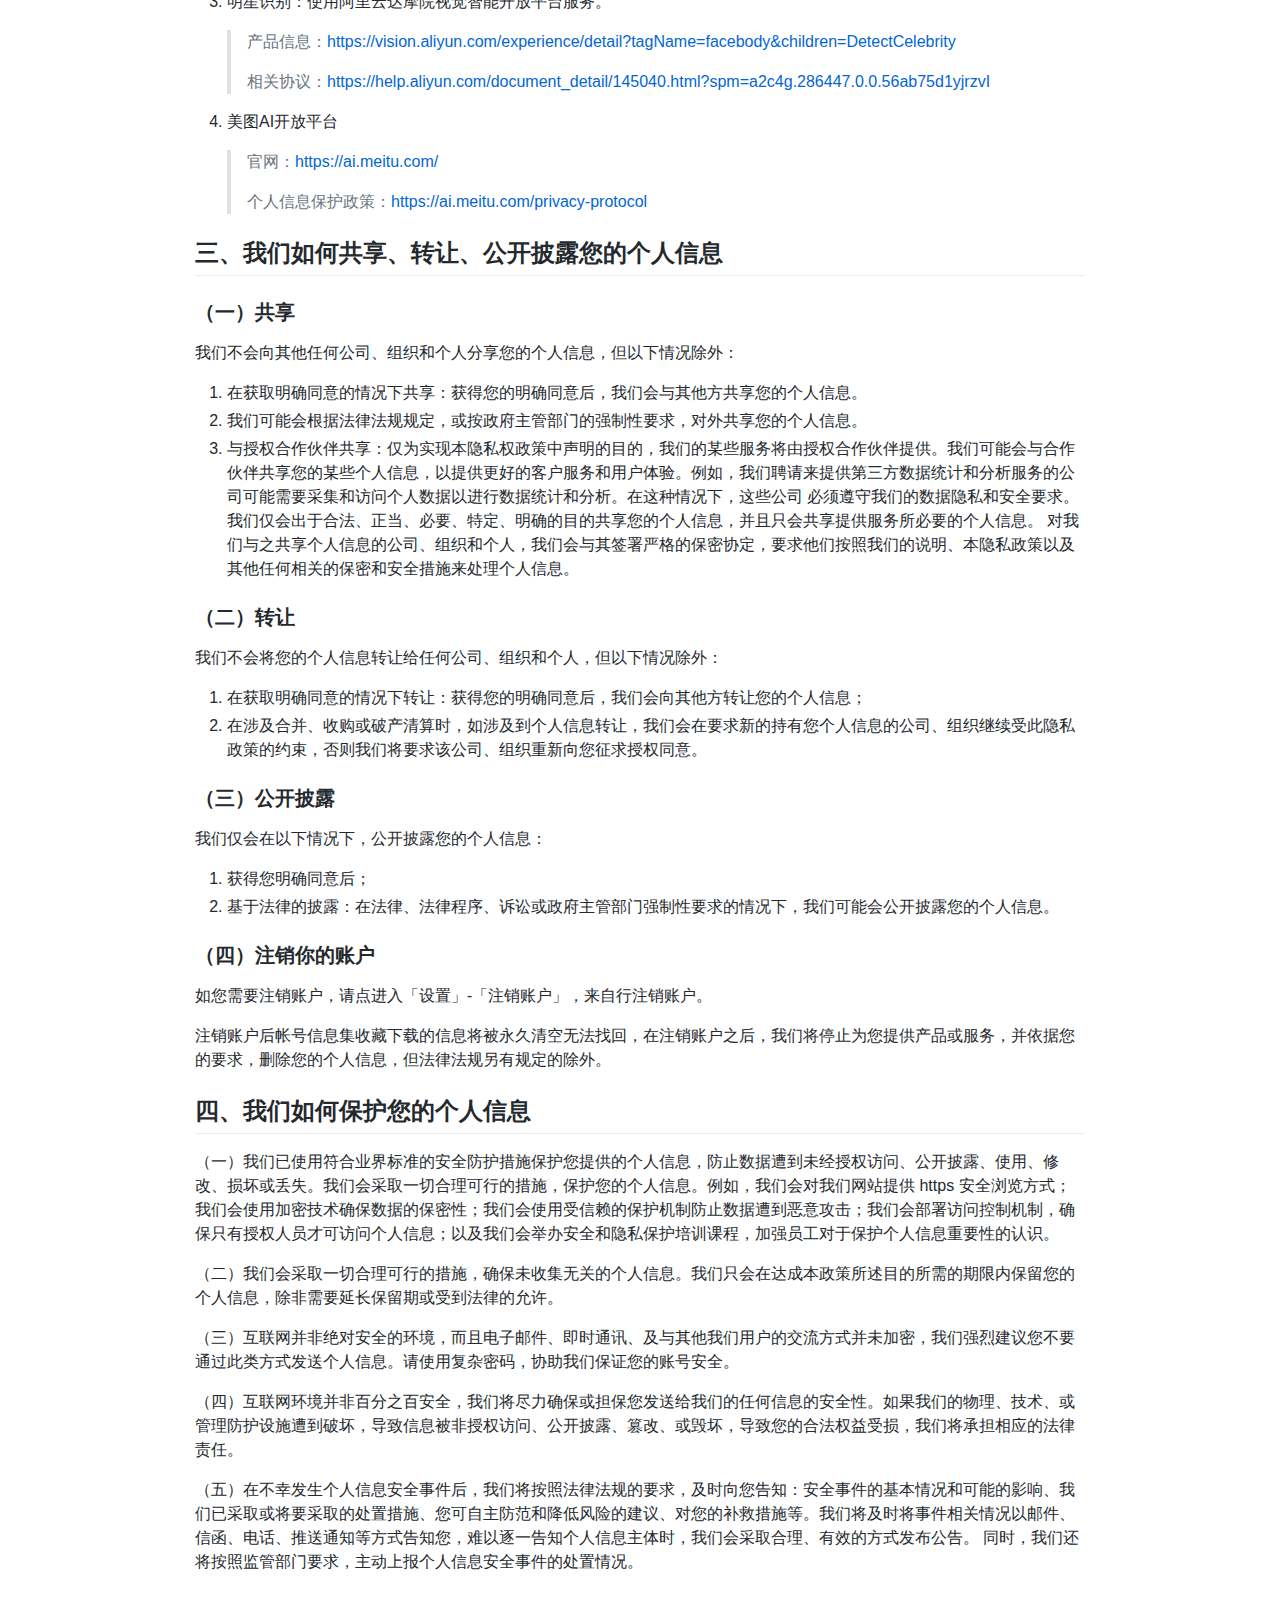
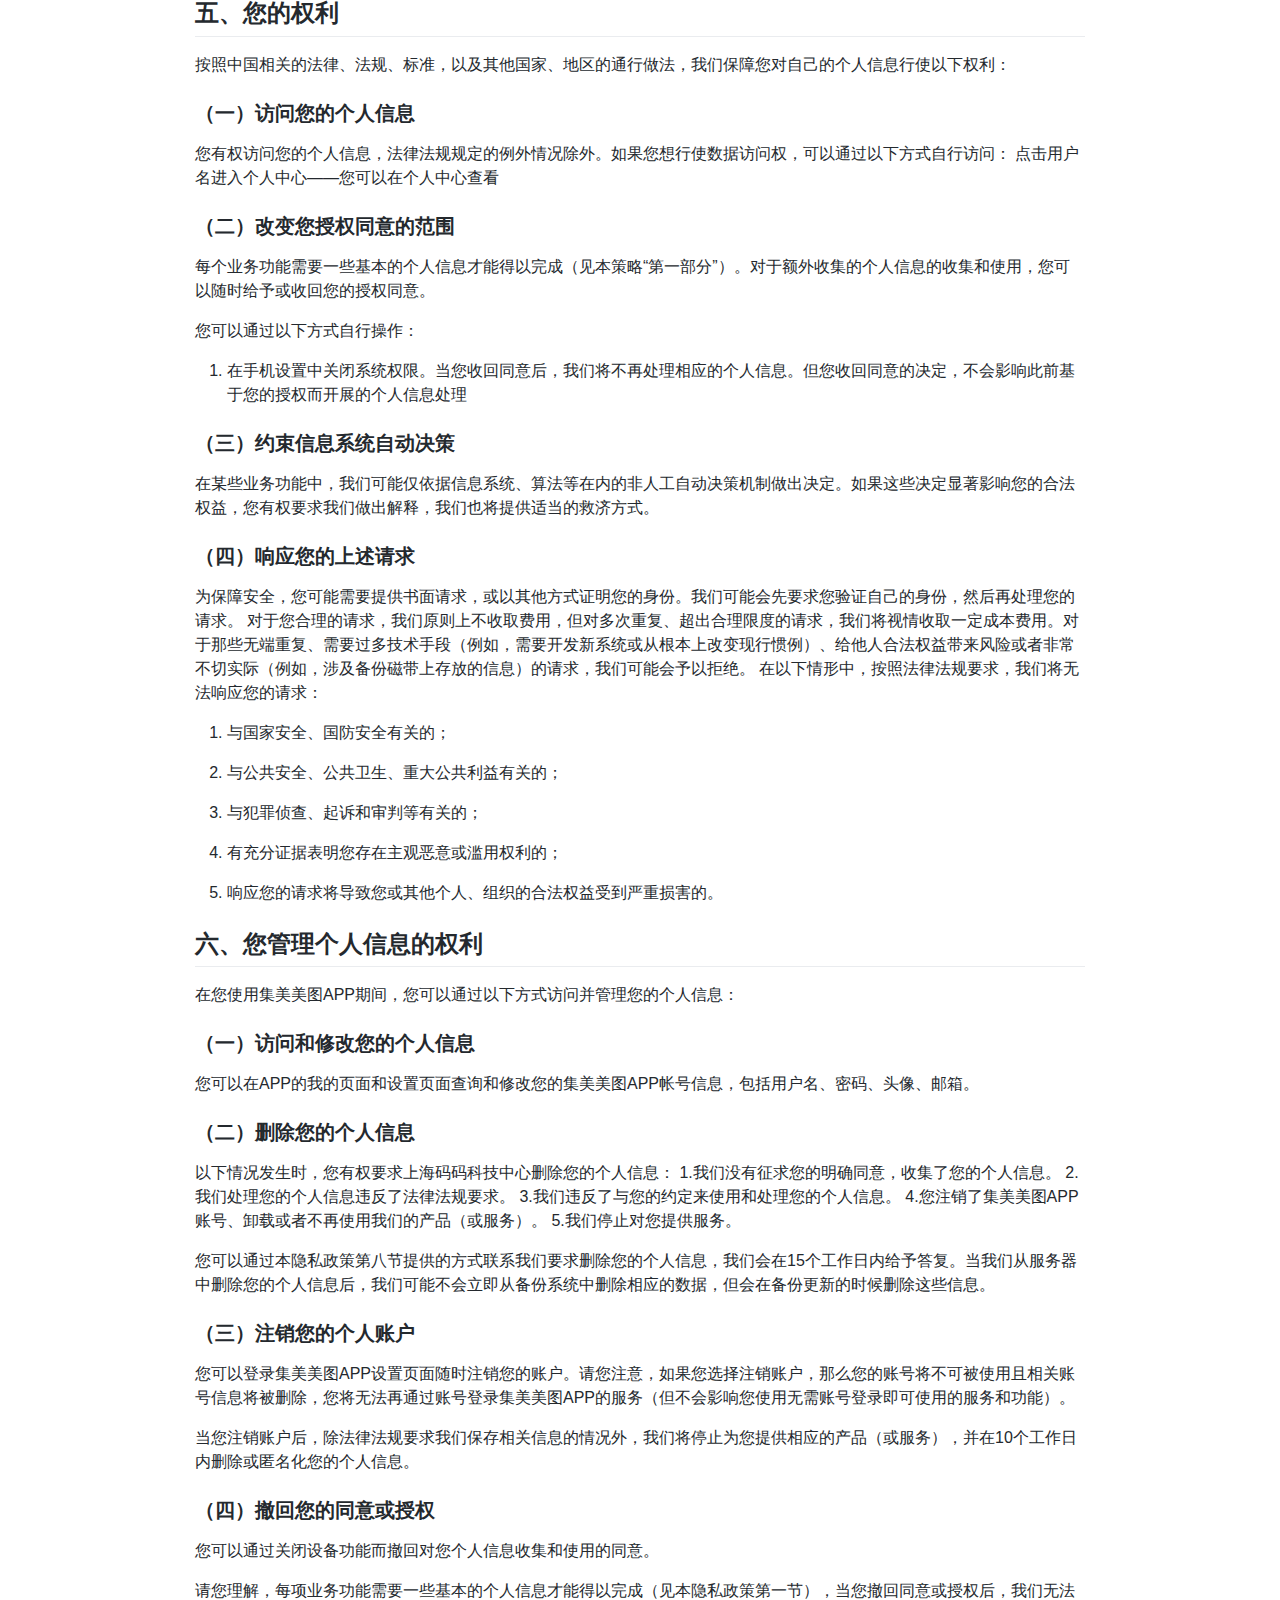
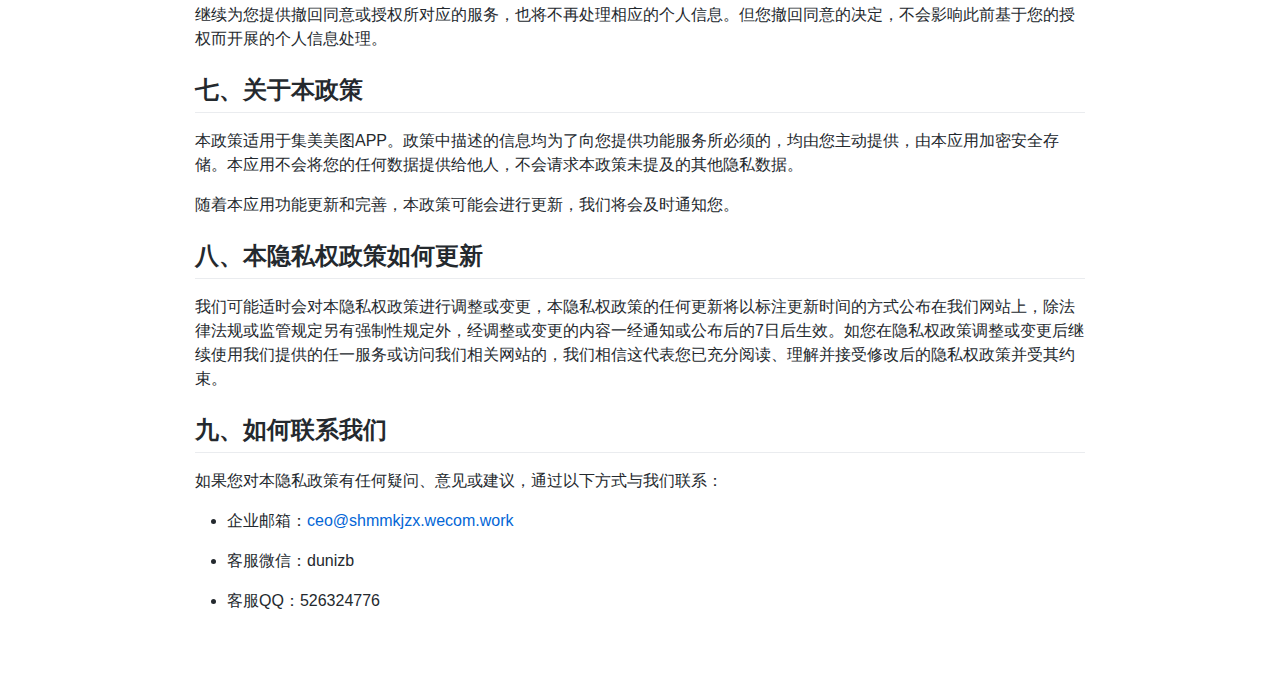
==== commit 7d793d31: "upgrade version" ====
--- a/PrivacyPolicy.html
+++ b/PrivacyPolicy.html
@@ -1,1458 +1,1830 @@
 <!DOCTYPE html>
 <html lang="en">
-<head>
-  <meta charset="UTF-8">
-  <meta name="viewport" content="width=device-width, initial-scale=1">
-  <title></title>
-  <style>
-  @font-face {
-  font-family: octicons-link;
-  src: url([data-uri]) format('woff');
-}
-
-.markdown-body .octicon {
-  display: inline-block;
-  fill: currentColor;
-  vertical-align: text-bottom;
-}
-
-.markdown-body .anchor {
-  float: left;
-  line-height: 1;
-  margin-left: -20px;
-  padding-right: 4px;
-}
-
-.markdown-body .anchor:focus {
-  outline: none;
-}
-
-.markdown-body h1 .octicon-link,
-.markdown-body h2 .octicon-link,
-.markdown-body h3 .octicon-link,
-.markdown-body h4 .octicon-link,
-.markdown-body h5 .octicon-link,
-.markdown-body h6 .octicon-link {
-  color: #1b1f23;
-  vertical-align: middle;
-  visibility: hidden;
-}
-
-.markdown-body h1:hover .anchor,
-.markdown-body h2:hover .anchor,
-.markdown-body h3:hover .anchor,
-.markdown-body h4:hover .anchor,
-.markdown-body h5:hover .anchor,
-.markdown-body h6:hover .anchor {
-  text-decoration: none;
-}
-
-.markdown-body h1:hover .anchor .octicon-link,
-.markdown-body h2:hover .anchor .octicon-link,
-.markdown-body h3:hover .anchor .octicon-link,
-.markdown-body h4:hover .anchor .octicon-link,
-.markdown-body h5:hover .anchor .octicon-link,
-.markdown-body h6:hover .anchor .octicon-link {
-  visibility: visible;
-}
-
-.markdown-body {
-  -ms-text-size-adjust: 100%;
-  -webkit-text-size-adjust: 100%;
-  color: #24292e;
-  line-height: 1.5;
-  font-family: -apple-system,BlinkMacSystemFont,Segoe UI,Helvetica,Arial,sans-serif,Apple Color Emoji,Segoe UI Emoji,Segoe UI Symbol;
-  font-size: 16px;
-  line-height: 1.5;
-  word-wrap: break-word;
-}
-
-.markdown-body .pl-c {
-  color: #6a737d;
-}
-
-.markdown-body .pl-c1,
-.markdown-body .pl-s .pl-v {
-  color: #005cc5;
-}
-
-.markdown-body .pl-e,
-.markdown-body .pl-en {
-  color: #6f42c1;
-}
-
-.markdown-body .pl-s .pl-s1,
-.markdown-body .pl-smi {
-  color: #24292e;
-}
-
-.markdown-body .pl-ent {
-  color: #22863a;
-}
-
-.markdown-body .pl-k {
-  color: #d73a49;
-}
-
-.markdown-body .pl-pds,
-.markdown-body .pl-s,
-.markdown-body .pl-s .pl-pse .pl-s1,
-.markdown-body .pl-sr,
-.markdown-body .pl-sr .pl-cce,
-.markdown-body .pl-sr .pl-sra,
-.markdown-body .pl-sr .pl-sre {
-  color: #032f62;
-}
-
-.markdown-body .pl-smw,
-.markdown-body .pl-v {
-  color: #e36209;
-}
-
-.markdown-body .pl-bu {
-  color: #b31d28;
-}
-
-.markdown-body .pl-ii {
-  background-color: #b31d28;
-  color: #fafbfc;
-}
-
-.markdown-body .pl-c2 {
-  background-color: #d73a49;
-  color: #fafbfc;
-}
-
-.markdown-body .pl-c2:before {
-  content: "^M";
-}
-
-.markdown-body .pl-sr .pl-cce {
-  color: #22863a;
-  font-weight: 700;
-}
-
-.markdown-body .pl-ml {
-  color: #735c0f;
-}
-
-.markdown-body .pl-mh,
-.markdown-body .pl-mh .pl-en,
-.markdown-body .pl-ms {
-  color: #005cc5;
-  font-weight: 700;
-}
-
-.markdown-body .pl-mi {
-  color: #24292e;
-  font-style: italic;
-}
-
-.markdown-body .pl-mb {
-  color: #24292e;
-  font-weight: 700;
-}
-
-.markdown-body .pl-md {
-  background-color: #ffeef0;
-  color: #b31d28;
-}
-
-.markdown-body .pl-mi1 {
-  background-color: #f0fff4;
-  color: #22863a;
-}
-
-.markdown-body .pl-mc {
-  background-color: #ffebda;
-  color: #e36209;
-}
-
-.markdown-body .pl-mi2 {
-  background-color: #005cc5;
-  color: #f6f8fa;
-}
-
-.markdown-body .pl-mdr {
-  color: #6f42c1;
-  font-weight: 700;
-}
-
-.markdown-body .pl-ba {
-  color: #586069;
-}
-
-.markdown-body .pl-sg {
-  color: #959da5;
-}
-
-.markdown-body .pl-corl {
-  color: #032f62;
-  text-decoration: underline;
-}
-
-.markdown-body details {
-  display: block;
-}
-
-.markdown-body summary {
-  display: list-item;
-}
-
-.markdown-body a {
-  background-color: transparent;
-}
-
-.markdown-body a:active,
-.markdown-body a:hover {
-  outline-width: 0;
-}
-
-.markdown-body strong {
-  font-weight: inherit;
-  font-weight: bolder;
-}
-
-.markdown-body h1 {
-  font-size: 2em;
-  margin: .67em 0;
-}
-
-.markdown-body img {
-  border-style: none;
-}
-
-.markdown-body code,
-.markdown-body kbd,
-.markdown-body pre {
-  font-family: monospace,monospace;
-  font-size: 1em;
-}
-
-.markdown-body hr {
-  box-sizing: content-box;
-  height: 0;
-  overflow: visible;
-}
-
-.markdown-body input {
-  font: inherit;
-  margin: 0;
-}
-
-.markdown-body input {
-  overflow: visible;
-}
-
-.markdown-body [type=checkbox] {
-  box-sizing: border-box;
-  padding: 0;
-}
-
-.markdown-body * {
-  box-sizing: border-box;
-}
-
-.markdown-body input {
-  font-family: inherit;
-  font-size: inherit;
-  line-height: inherit;
-}
-
-.markdown-body a {
-  color: #0366d6;
-  text-decoration: none;
-}
-
-.markdown-body a:hover {
-  text-decoration: underline;
-}
-
-.markdown-body strong {
-  font-weight: 600;
-}
-
-.markdown-body hr {
-  background: transparent;
-  border: 0;
-  border-bottom: 1px solid #dfe2e5;
-  height: 0;
-  margin: 15px 0;
-  overflow: hidden;
-}
-
-.markdown-body hr:before {
-  content: "";
-  display: table;
-}
-
-.markdown-body hr:after {
-  clear: both;
-  content: "";
-  display: table;
-}
-
-.markdown-body table {
-  border-collapse: collapse;
-  border-spacing: 0;
-}
-
-.markdown-body td,
-.markdown-body th {
-  padding: 0;
-}
-
-.markdown-body details summary {
-  cursor: pointer;
-}
-
-.markdown-body h1,
-.markdown-body h2,
-.markdown-body h3,
-.markdown-body h4,
-.markdown-body h5,
-.markdown-body h6 {
-  margin-bottom: 0;
-  margin-top: 0;
-}
-
-.markdown-body h1 {
-  font-size: 32px;
-}
-
-.markdown-body h1,
-.markdown-body h2 {
-  font-weight: 600;
-}
-
-.markdown-body h2 {
-  font-size: 24px;
-}
-
-.markdown-body h3 {
-  font-size: 20px;
-}
-
-.markdown-body h3,
-.markdown-body h4 {
-  font-weight: 600;
-}
-
-.markdown-body h4 {
-  font-size: 16px;
-}
-
-.markdown-body h5 {
-  font-size: 14px;
-}
-
-.markdown-body h5,
-.markdown-body h6 {
-  font-weight: 600;
-}
-
-.markdown-body h6 {
-  font-size: 12px;
-}
-
-.markdown-body p {
-  margin-bottom: 10px;
-  margin-top: 0;
-}
-
-.markdown-body blockquote {
-  margin: 0;
-}
-
-.markdown-body ol,
-.markdown-body ul {
-  margin-bottom: 0;
-  margin-top: 0;
-  padding-left: 0;
-}
-
-.markdown-body ol ol,
-.markdown-body ul ol {
-  list-style-type: lower-roman;
-}
-
-.markdown-body ol ol ol,
-.markdown-body ol ul ol,
-.markdown-body ul ol ol,
-.markdown-body ul ul ol {
-  list-style-type: lower-alpha;
-}
-
-.markdown-body dd {
-  margin-left: 0;
-}
-
-.markdown-body code,
-.markdown-body pre {
-  font-family: SFMono-Regular,Consolas,Liberation Mono,Menlo,Courier,monospace;
-  font-size: 12px;
-}
-
-.markdown-body pre {
-  margin-bottom: 0;
-  margin-top: 0;
-}
-
-.markdown-body input::-webkit-inner-spin-button,
-.markdown-body input::-webkit-outer-spin-button {
-  -webkit-appearance: none;
-  appearance: none;
-  margin: 0;
-}
-
-.markdown-body .border {
-  border: 1px solid #e1e4e8!important;
-}
-
-.markdown-body .border-0 {
-  border: 0!important;
-}
-
-.markdown-body .border-bottom {
-  border-bottom: 1px solid #e1e4e8!important;
-}
-
-.markdown-body .rounded-1 {
-  border-radius: 3px!important;
-}
-
-.markdown-body .bg-white {
-  background-color: #fff!important;
-}
-
-.markdown-body .bg-gray-light {
-  background-color: #fafbfc!important;
-}
-
-.markdown-body .text-gray-light {
-  color: #6a737d!important;
-}
-
-.markdown-body .mb-0 {
-  margin-bottom: 0!important;
-}
-
-.markdown-body .my-2 {
-  margin-bottom: 8px!important;
-  margin-top: 8px!important;
-}
-
-.markdown-body .pl-0 {
-  padding-left: 0!important;
-}
-
-.markdown-body .py-0 {
-  padding-bottom: 0!important;
-  padding-top: 0!important;
-}
-
-.markdown-body .pl-1 {
-  padding-left: 4px!important;
-}
-
-.markdown-body .pl-2 {
-  padding-left: 8px!important;
-}
-
-.markdown-body .py-2 {
-  padding-bottom: 8px!important;
-  padding-top: 8px!important;
-}
-
-.markdown-body .pl-3,
-.markdown-body .px-3 {
-  padding-left: 16px!important;
-}
-
-.markdown-body .px-3 {
-  padding-right: 16px!important;
-}
-
-.markdown-body .pl-4 {
-  padding-left: 24px!important;
-}
-
-.markdown-body .pl-5 {
-  padding-left: 32px!important;
-}
-
-.markdown-body .pl-6 {
-  padding-left: 40px!important;
-}
-
-.markdown-body .f6 {
-  font-size: 12px!important;
-}
-
-.markdown-body .lh-condensed {
-  line-height: 1.25!important;
-}
-
-.markdown-body .text-bold {
-  font-weight: 600!important;
-}
-
-.markdown-body:before {
-  content: "";
-  display: table;
-}
-
-.markdown-body:after {
-  clear: both;
-  content: "";
-  display: table;
-}
-
-.markdown-body>:first-child {
-  margin-top: 0!important;
-}
-
-.markdown-body>:last-child {
-  margin-bottom: 0!important;
-}
-
-.markdown-body a:not([href]) {
-  color: inherit;
-  text-decoration: none;
-}
-
-.markdown-body blockquote,
-.markdown-body dl,
-.markdown-body ol,
-.markdown-body p,
-.markdown-body pre,
-.markdown-body table,
-.markdown-body ul {
-  margin-bottom: 16px;
-  margin-top: 0;
-}
-
-.markdown-body hr {
-  background-color: #e1e4e8;
-  border: 0;
-  height: .25em;
-  margin: 24px 0;
-  padding: 0;
-}
-
-.markdown-body blockquote {
-  border-left: .25em solid #dfe2e5;
-  color: #6a737d;
-  padding: 0 1em;
-}
-
-.markdown-body blockquote>:first-child {
-  margin-top: 0;
-}
-
-.markdown-body blockquote>:last-child {
-  margin-bottom: 0;
-}
-
-.markdown-body kbd {
-  background-color: #fafbfc;
-  border: 1px solid #c6cbd1;
-  border-bottom-color: #959da5;
-  border-radius: 3px;
-  box-shadow: inset 0 -1px 0 #959da5;
-  color: #444d56;
-  display: inline-block;
-  font-size: 11px;
-  line-height: 10px;
-  padding: 3px 5px;
-  vertical-align: middle;
-}
-
-.markdown-body h1,
-.markdown-body h2,
-.markdown-body h3,
-.markdown-body h4,
-.markdown-body h5,
-.markdown-body h6 {
-  font-weight: 600;
-  line-height: 1.25;
-  margin-bottom: 16px;
-  margin-top: 24px;
-}
-
-.markdown-body h1 {
-  font-size: 2em;
-}
-
-.markdown-body h1,
-.markdown-body h2 {
-  border-bottom: 1px solid #eaecef;
-  padding-bottom: .3em;
-}
-
-.markdown-body h2 {
-  font-size: 1.5em;
-}
-
-.markdown-body h3 {
-  font-size: 1.25em;
-}
-
-.markdown-body h4 {
-  font-size: 1em;
-}
-
-.markdown-body h5 {
-  font-size: .875em;
-}
-
-.markdown-body h6 {
-  color: #6a737d;
-  font-size: .85em;
-}
-
-.markdown-body ol,
-.markdown-body ul {
-  padding-left: 2em;
-}
-
-.markdown-body ol ol,
-.markdown-body ol ul,
-.markdown-body ul ol,
-.markdown-body ul ul {
-  margin-bottom: 0;
-  margin-top: 0;
-}
-
-.markdown-body li {
-  word-wrap: break-all;
-}
-
-.markdown-body li>p {
-  margin-top: 16px;
-}
-
-.markdown-body li+li {
-  margin-top: .25em;
-}
-
-.markdown-body dl {
-  padding: 0;
-}
-
-.markdown-body dl dt {
-  font-size: 1em;
-  font-style: italic;
-  font-weight: 600;
-  margin-top: 16px;
-  padding: 0;
-}
-
-.markdown-body dl dd {
-  margin-bottom: 16px;
-  padding: 0 16px;
-}
-
-.markdown-body table {
-  display: block;
-  overflow: auto;
-  width: 100%;
-}
-
-.markdown-body table th {
-  font-weight: 600;
-}
-
-.markdown-body table td,
-.markdown-body table th {
-  border: 1px solid #dfe2e5;
-  padding: 6px 13px;
-}
-
-.markdown-body table tr {
-  background-color: #fff;
-  border-top: 1px solid #c6cbd1;
-}
-
-.markdown-body table tr:nth-child(2n) {
-  background-color: #f6f8fa;
-}
-
-.markdown-body img {
-  background-color: #fff;
-  box-sizing: content-box;
-  max-width: 100%;
-}
-
-.markdown-body img[align=right] {
-  padding-left: 20px;
-}
-
-.markdown-body img[align=left] {
-  padding-right: 20px;
-}
-
-.markdown-body code {
-  background-color: rgba(27,31,35,.05);
-  border-radius: 3px;
-  font-size: 85%;
-  margin: 0;
-  padding: .2em .4em;
-}
-
-.markdown-body pre {
-  word-wrap: normal;
-}
-
-.markdown-body pre>code {
-  background: transparent;
-  border: 0;
-  font-size: 100%;
-  margin: 0;
-  padding: 0;
-  white-space: pre;
-  word-break: normal;
-}
-
-.markdown-body .highlight {
-  margin-bottom: 16px;
-}
-
-.markdown-body .highlight pre {
-  margin-bottom: 0;
-  word-break: normal;
-}
-
-.markdown-body .highlight pre,
-.markdown-body pre {
-  background-color: #f6f8fa;
-  border-radius: 3px;
-  font-size: 85%;
-  line-height: 1.45;
-  overflow: auto;
-  padding: 16px;
-}
-
-.markdown-body pre code {
-  background-color: transparent;
-  border: 0;
-  display: inline;
-  line-height: inherit;
-  margin: 0;
-  max-width: auto;
-  overflow: visible;
-  padding: 0;
-  word-wrap: normal;
-}
-
-.markdown-body .commit-tease-sha {
-  color: #444d56;
-  display: inline-block;
-  font-family: SFMono-Regular,Consolas,Liberation Mono,Menlo,Courier,monospace;
-  font-size: 90%;
-}
-
-.markdown-body .blob-wrapper {
-  border-bottom-left-radius: 3px;
-  border-bottom-right-radius: 3px;
-  overflow-x: auto;
-  overflow-y: hidden;
-}
-
-.markdown-body .blob-wrapper-embedded {
-  max-height: 240px;
-  overflow-y: auto;
-}
-
-.markdown-body .blob-num {
-  -moz-user-select: none;
-  -ms-user-select: none;
-  -webkit-user-select: none;
-  color: rgba(27,31,35,.3);
-  cursor: pointer;
-  font-family: SFMono-Regular,Consolas,Liberation Mono,Menlo,Courier,monospace;
-  font-size: 12px;
-  line-height: 20px;
-  min-width: 50px;
-  padding-left: 10px;
-  padding-right: 10px;
-  text-align: right;
-  user-select: none;
-  vertical-align: top;
-  white-space: nowrap;
-  width: 1%;
-}
-
-.markdown-body .blob-num:hover {
-  color: rgba(27,31,35,.6);
-}
-
-.markdown-body .blob-num:before {
-  content: attr(data-line-number);
-}
-
-.markdown-body .blob-code {
-  line-height: 20px;
-  padding-left: 10px;
-  padding-right: 10px;
-  position: relative;
-  vertical-align: top;
-}
-
-.markdown-body .blob-code-inner {
-  color: #24292e;
-  font-family: SFMono-Regular,Consolas,Liberation Mono,Menlo,Courier,monospace;
-  font-size: 12px;
-  overflow: visible;
-  white-space: pre;
-  word-wrap: normal;
-}
-
-.markdown-body .pl-token.active,
-.markdown-body .pl-token:hover {
-  background: #ffea7f;
-  cursor: pointer;
-}
-
-.markdown-body kbd {
-  background-color: #fafbfc;
-  border: 1px solid #d1d5da;
-  border-bottom-color: #c6cbd1;
-  border-radius: 3px;
-  box-shadow: inset 0 -1px 0 #c6cbd1;
-  color: #444d56;
-  display: inline-block;
-  font: 11px SFMono-Regular,Consolas,Liberation Mono,Menlo,Courier,monospace;
-  line-height: 10px;
-  padding: 3px 5px;
-  vertical-align: middle;
-}
-
-.markdown-body :checked+.radio-label {
-  border-color: #0366d6;
-  position: relative;
-  z-index: 1;
-}
-
-.markdown-body .tab-size[data-tab-size="1"] {
-  -moz-tab-size: 1;
-  tab-size: 1;
-}
-
-.markdown-body .tab-size[data-tab-size="2"] {
-  -moz-tab-size: 2;
-  tab-size: 2;
-}
-
-.markdown-body .tab-size[data-tab-size="3"] {
-  -moz-tab-size: 3;
-  tab-size: 3;
-}
-
-.markdown-body .tab-size[data-tab-size="4"] {
-  -moz-tab-size: 4;
-  tab-size: 4;
-}
-
-.markdown-body .tab-size[data-tab-size="5"] {
-  -moz-tab-size: 5;
-  tab-size: 5;
-}
-
-.markdown-body .tab-size[data-tab-size="6"] {
-  -moz-tab-size: 6;
-  tab-size: 6;
-}
-
-.markdown-body .tab-size[data-tab-size="7"] {
-  -moz-tab-size: 7;
-  tab-size: 7;
-}
-
-.markdown-body .tab-size[data-tab-size="8"] {
-  -moz-tab-size: 8;
-  tab-size: 8;
-}
-
-.markdown-body .tab-size[data-tab-size="9"] {
-  -moz-tab-size: 9;
-  tab-size: 9;
-}
-
-.markdown-body .tab-size[data-tab-size="10"] {
-  -moz-tab-size: 10;
-  tab-size: 10;
-}
-
-.markdown-body .tab-size[data-tab-size="11"] {
-  -moz-tab-size: 11;
-  tab-size: 11;
-}
-
-.markdown-body .tab-size[data-tab-size="12"] {
-  -moz-tab-size: 12;
-  tab-size: 12;
-}
-
-.markdown-body .task-list-item {
-  list-style-type: none;
-}
-
-.markdown-body .task-list-item+.task-list-item {
-  margin-top: 3px;
-}
-
-.markdown-body .task-list-item input {
-  margin: 0 .2em .25em -1.6em;
-  vertical-align: middle;
-}
-
-.markdown-body hr {
-  border-bottom-color: #eee;
-}
-
-.markdown-body .pl-0 {
-  padding-left: 0!important;
-}
-
-.markdown-body .pl-1 {
-  padding-left: 4px!important;
-}
-
-.markdown-body .pl-2 {
-  padding-left: 8px!important;
-}
-
-.markdown-body .pl-3 {
-  padding-left: 16px!important;
-}
-
-.markdown-body .pl-4 {
-  padding-left: 24px!important;
-}
-
-.markdown-body .pl-5 {
-  padding-left: 32px!important;
-}
-
-.markdown-body .pl-6 {
-  padding-left: 40px!important;
-}
-
-.markdown-body .pl-7 {
-  padding-left: 48px!important;
-}
-
-.markdown-body .pl-8 {
-  padding-left: 64px!important;
-}
-
-.markdown-body .pl-9 {
-  padding-left: 80px!important;
-}
-
-.markdown-body .pl-10 {
-  padding-left: 96px!important;
-}
-
-.markdown-body .pl-11 {
-  padding-left: 112px!important;
-}
-
-.markdown-body .pl-12 {
-  padding-left: 128px!important;
-}
-
-/*# sourceURL=webpack://./node_modules/github-markdown-css/github-markdown.css */
-/*# sourceMappingURL=[data-uri] */
-  </style>
-  <style>
-  /**
+  <head>
+    <meta charset="UTF-8" />
+    <meta
+      name="viewport"
+      content="width=device-width, initial-scale=1"
+    />
+    <title></title>
+    <style>
+      @font-face {
+        font-family: octicons-link;
+        src: url([data-uri])
+          format("woff");
+      }
+
+      .markdown-body .octicon {
+        display: inline-block;
+        fill: currentColor;
+        vertical-align: text-bottom;
+      }
+
+      .markdown-body .anchor {
+        float: left;
+        line-height: 1;
+        margin-left: -20px;
+        padding-right: 4px;
+      }
+
+      .markdown-body .anchor:focus {
+        outline: none;
+      }
+
+      .markdown-body h1 .octicon-link,
+      .markdown-body h2 .octicon-link,
+      .markdown-body h3 .octicon-link,
+      .markdown-body h4 .octicon-link,
+      .markdown-body h5 .octicon-link,
+      .markdown-body h6 .octicon-link {
+        color: #1b1f23;
+        vertical-align: middle;
+        visibility: hidden;
+      }
+
+      .markdown-body h1:hover .anchor,
+      .markdown-body h2:hover .anchor,
+      .markdown-body h3:hover .anchor,
+      .markdown-body h4:hover .anchor,
+      .markdown-body h5:hover .anchor,
+      .markdown-body h6:hover .anchor {
+        text-decoration: none;
+      }
+
+      .markdown-body h1:hover .anchor .octicon-link,
+      .markdown-body h2:hover .anchor .octicon-link,
+      .markdown-body h3:hover .anchor .octicon-link,
+      .markdown-body h4:hover .anchor .octicon-link,
+      .markdown-body h5:hover .anchor .octicon-link,
+      .markdown-body h6:hover .anchor .octicon-link {
+        visibility: visible;
+      }
+
+      .markdown-body {
+        -ms-text-size-adjust: 100%;
+        -webkit-text-size-adjust: 100%;
+        color: #24292e;
+        line-height: 1.5;
+        font-family: -apple-system, BlinkMacSystemFont,
+          Segoe UI, Helvetica, Arial, sans-serif,
+          Apple Color Emoji, Segoe UI Emoji, Segoe UI Symbol;
+        font-size: 16px;
+        line-height: 1.5;
+        word-wrap: break-word;
+      }
+
+      .markdown-body .pl-c {
+        color: #6a737d;
+      }
+
+      .markdown-body .pl-c1,
+      .markdown-body .pl-s .pl-v {
+        color: #005cc5;
+      }
+
+      .markdown-body .pl-e,
+      .markdown-body .pl-en {
+        color: #6f42c1;
+      }
+
+      .markdown-body .pl-s .pl-s1,
+      .markdown-body .pl-smi {
+        color: #24292e;
+      }
+
+      .markdown-body .pl-ent {
+        color: #22863a;
+      }
+
+      .markdown-body .pl-k {
+        color: #d73a49;
+      }
+
+      .markdown-body .pl-pds,
+      .markdown-body .pl-s,
+      .markdown-body .pl-s .pl-pse .pl-s1,
+      .markdown-body .pl-sr,
+      .markdown-body .pl-sr .pl-cce,
+      .markdown-body .pl-sr .pl-sra,
+      .markdown-body .pl-sr .pl-sre {
+        color: #032f62;
+      }
+
+      .markdown-body .pl-smw,
+      .markdown-body .pl-v {
+        color: #e36209;
+      }
+
+      .markdown-body .pl-bu {
+        color: #b31d28;
+      }
+
+      .markdown-body .pl-ii {
+        background-color: #b31d28;
+        color: #fafbfc;
+      }
+
+      .markdown-body .pl-c2 {
+        background-color: #d73a49;
+        color: #fafbfc;
+      }
+
+      .markdown-body .pl-c2:before {
+        content: "^M";
+      }
+
+      .markdown-body .pl-sr .pl-cce {
+        color: #22863a;
+        font-weight: 700;
+      }
+
+      .markdown-body .pl-ml {
+        color: #735c0f;
+      }
+
+      .markdown-body .pl-mh,
+      .markdown-body .pl-mh .pl-en,
+      .markdown-body .pl-ms {
+        color: #005cc5;
+        font-weight: 700;
+      }
+
+      .markdown-body .pl-mi {
+        color: #24292e;
+        font-style: italic;
+      }
+
+      .markdown-body .pl-mb {
+        color: #24292e;
+        font-weight: 700;
+      }
+
+      .markdown-body .pl-md {
+        background-color: #ffeef0;
+        color: #b31d28;
+      }
+
+      .markdown-body .pl-mi1 {
+        background-color: #f0fff4;
+        color: #22863a;
+      }
+
+      .markdown-body .pl-mc {
+        background-color: #ffebda;
+        color: #e36209;
+      }
+
+      .markdown-body .pl-mi2 {
+        background-color: #005cc5;
+        color: #f6f8fa;
+      }
+
+      .markdown-body .pl-mdr {
+        color: #6f42c1;
+        font-weight: 700;
+      }
+
+      .markdown-body .pl-ba {
+        color: #586069;
+      }
+
+      .markdown-body .pl-sg {
+        color: #959da5;
+      }
+
+      .markdown-body .pl-corl {
+        color: #032f62;
+        text-decoration: underline;
+      }
+
+      .markdown-body details {
+        display: block;
+      }
+
+      .markdown-body summary {
+        display: list-item;
+      }
+
+      .markdown-body a {
+        background-color: transparent;
+      }
+
+      .markdown-body a:active,
+      .markdown-body a:hover {
+        outline-width: 0;
+      }
+
+      .markdown-body strong {
+        font-weight: inherit;
+        font-weight: bolder;
+      }
+
+      .markdown-body h1 {
+        font-size: 2em;
+        margin: 0.67em 0;
+      }
+
+      .markdown-body img {
+        border-style: none;
+      }
+
+      .markdown-body code,
+      .markdown-body kbd,
+      .markdown-body pre {
+        font-family: monospace, monospace;
+        font-size: 1em;
+      }
+
+      .markdown-body hr {
+        box-sizing: content-box;
+        height: 0;
+        overflow: visible;
+      }
+
+      .markdown-body input {
+        font: inherit;
+        margin: 0;
+      }
+
+      .markdown-body input {
+        overflow: visible;
+      }
+
+      .markdown-body [type="checkbox"] {
+        box-sizing: border-box;
+        padding: 0;
+      }
+
+      .markdown-body * {
+        box-sizing: border-box;
+      }
+
+      .markdown-body input {
+        font-family: inherit;
+        font-size: inherit;
+        line-height: inherit;
+      }
+
+      .markdown-body a {
+        color: #0366d6;
+        text-decoration: none;
+      }
+
+      .markdown-body a:hover {
+        text-decoration: underline;
+      }
+
+      .markdown-body strong {
+        font-weight: 600;
+      }
+
+      .markdown-body hr {
+        background: transparent;
+        border: 0;
+        border-bottom: 1px solid #dfe2e5;
+        height: 0;
+        margin: 15px 0;
+        overflow: hidden;
+      }
+
+      .markdown-body hr:before {
+        content: "";
+        display: table;
+      }
+
+      .markdown-body hr:after {
+        clear: both;
+        content: "";
+        display: table;
+      }
+
+      .markdown-body table {
+        border-collapse: collapse;
+        border-spacing: 0;
+      }
+
+      .markdown-body td,
+      .markdown-body th {
+        padding: 0;
+      }
+
+      .markdown-body details summary {
+        cursor: pointer;
+      }
+
+      .markdown-body h1,
+      .markdown-body h2,
+      .markdown-body h3,
+      .markdown-body h4,
+      .markdown-body h5,
+      .markdown-body h6 {
+        margin-bottom: 0;
+        margin-top: 0;
+      }
+
+      .markdown-body h1 {
+        font-size: 32px;
+      }
+
+      .markdown-body h1,
+      .markdown-body h2 {
+        font-weight: 600;
+      }
+
+      .markdown-body h2 {
+        font-size: 24px;
+      }
+
+      .markdown-body h3 {
+        font-size: 20px;
+      }
+
+      .markdown-body h3,
+      .markdown-body h4 {
+        font-weight: 600;
+      }
+
+      .markdown-body h4 {
+        font-size: 16px;
+      }
+
+      .markdown-body h5 {
+        font-size: 14px;
+      }
+
+      .markdown-body h5,
+      .markdown-body h6 {
+        font-weight: 600;
+      }
+
+      .markdown-body h6 {
+        font-size: 12px;
+      }
+
+      .markdown-body p {
+        margin-bottom: 10px;
+        margin-top: 0;
+      }
+
+      .markdown-body blockquote {
+        margin: 0;
+      }
+
+      .markdown-body ol,
+      .markdown-body ul {
+        margin-bottom: 0;
+        margin-top: 0;
+        padding-left: 0;
+      }
+
+      .markdown-body ol ol,
+      .markdown-body ul ol {
+        list-style-type: lower-roman;
+      }
+
+      .markdown-body ol ol ol,
+      .markdown-body ol ul ol,
+      .markdown-body ul ol ol,
+      .markdown-body ul ul ol {
+        list-style-type: lower-alpha;
+      }
+
+      .markdown-body dd {
+        margin-left: 0;
+      }
+
+      .markdown-body code,
+      .markdown-body pre {
+        font-family: SFMono-Regular, Consolas,
+          Liberation Mono, Menlo, Courier, monospace;
+        font-size: 12px;
+      }
+
+      .markdown-body pre {
+        margin-bottom: 0;
+        margin-top: 0;
+      }
+
+      .markdown-body input::-webkit-inner-spin-button,
+      .markdown-body input::-webkit-outer-spin-button {
+        -webkit-appearance: none;
+        appearance: none;
+        margin: 0;
+      }
+
+      .markdown-body .border {
+        border: 1px solid #e1e4e8 !important;
+      }
+
+      .markdown-body .border-0 {
+        border: 0 !important;
+      }
+
+      .markdown-body .border-bottom {
+        border-bottom: 1px solid #e1e4e8 !important;
+      }
+
+      .markdown-body .rounded-1 {
+        border-radius: 3px !important;
+      }
+
+      .markdown-body .bg-white {
+        background-color: #fff !important;
+      }
+
+      .markdown-body .bg-gray-light {
+        background-color: #fafbfc !important;
+      }
+
+      .markdown-body .text-gray-light {
+        color: #6a737d !important;
+      }
+
+      .markdown-body .mb-0 {
+        margin-bottom: 0 !important;
+      }
+
+      .markdown-body .my-2 {
+        margin-bottom: 8px !important;
+        margin-top: 8px !important;
+      }
+
+      .markdown-body .pl-0 {
+        padding-left: 0 !important;
+      }
+
+      .markdown-body .py-0 {
+        padding-bottom: 0 !important;
+        padding-top: 0 !important;
+      }
+
+      .markdown-body .pl-1 {
+        padding-left: 4px !important;
+      }
+
+      .markdown-body .pl-2 {
+        padding-left: 8px !important;
+      }
+
+      .markdown-body .py-2 {
+        padding-bottom: 8px !important;
+        padding-top: 8px !important;
+      }
+
+      .markdown-body .pl-3,
+      .markdown-body .px-3 {
+        padding-left: 16px !important;
+      }
+
+      .markdown-body .px-3 {
+        padding-right: 16px !important;
+      }
+
+      .markdown-body .pl-4 {
+        padding-left: 24px !important;
+      }
+
+      .markdown-body .pl-5 {
+        padding-left: 32px !important;
+      }
+
+      .markdown-body .pl-6 {
+        padding-left: 40px !important;
+      }
+
+      .markdown-body .f6 {
+        font-size: 12px !important;
+      }
+
+      .markdown-body .lh-condensed {
+        line-height: 1.25 !important;
+      }
+
+      .markdown-body .text-bold {
+        font-weight: 600 !important;
+      }
+
+      .markdown-body:before {
+        content: "";
+        display: table;
+      }
+
+      .markdown-body:after {
+        clear: both;
+        content: "";
+        display: table;
+      }
+
+      .markdown-body > :first-child {
+        margin-top: 0 !important;
+      }
+
+      .markdown-body > :last-child {
+        margin-bottom: 0 !important;
+      }
+
+      .markdown-body a:not([href]) {
+        color: inherit;
+        text-decoration: none;
+      }
+
+      .markdown-body blockquote,
+      .markdown-body dl,
+      .markdown-body ol,
+      .markdown-body p,
+      .markdown-body pre,
+      .markdown-body table,
+      .markdown-body ul {
+        margin-bottom: 16px;
+        margin-top: 0;
+      }
+
+      .markdown-body hr {
+        background-color: #e1e4e8;
+        border: 0;
+        height: 0.25em;
+        margin: 24px 0;
+        padding: 0;
+      }
+
+      .markdown-body blockquote {
+        border-left: 0.25em solid #dfe2e5;
+        color: #6a737d;
+        padding: 0 1em;
+      }
+
+      .markdown-body blockquote > :first-child {
+        margin-top: 0;
+      }
+
+      .markdown-body blockquote > :last-child {
+        margin-bottom: 0;
+      }
+
+      .markdown-body kbd {
+        background-color: #fafbfc;
+        border: 1px solid #c6cbd1;
+        border-bottom-color: #959da5;
+        border-radius: 3px;
+        box-shadow: inset 0 -1px 0 #959da5;
+        color: #444d56;
+        display: inline-block;
+        font-size: 11px;
+        line-height: 10px;
+        padding: 3px 5px;
+        vertical-align: middle;
+      }
+
+      .markdown-body h1,
+      .markdown-body h2,
+      .markdown-body h3,
+      .markdown-body h4,
+      .markdown-body h5,
+      .markdown-body h6 {
+        font-weight: 600;
+        line-height: 1.25;
+        margin-bottom: 16px;
+        margin-top: 24px;
+      }
+
+      .markdown-body h1 {
+        font-size: 2em;
+      }
+
+      .markdown-body h1,
+      .markdown-body h2 {
+        border-bottom: 1px solid #eaecef;
+        padding-bottom: 0.3em;
+      }
+
+      .markdown-body h2 {
+        font-size: 1.5em;
+      }
+
+      .markdown-body h3 {
+        font-size: 1.25em;
+      }
+
+      .markdown-body h4 {
+        font-size: 1em;
+      }
+
+      .markdown-body h5 {
+        font-size: 0.875em;
+      }
+
+      .markdown-body h6 {
+        color: #6a737d;
+        font-size: 0.85em;
+      }
+
+      .markdown-body ol,
+      .markdown-body ul {
+        padding-left: 2em;
+      }
+
+      .markdown-body ol ol,
+      .markdown-body ol ul,
+      .markdown-body ul ol,
+      .markdown-body ul ul {
+        margin-bottom: 0;
+        margin-top: 0;
+      }
+
+      .markdown-body li {
+        word-wrap: break-all;
+      }
+
+      .markdown-body li > p {
+        margin-top: 16px;
+      }
+
+      .markdown-body li + li {
+        margin-top: 0.25em;
+      }
+
+      .markdown-body dl {
+        padding: 0;
+      }
+
+      .markdown-body dl dt {
+        font-size: 1em;
+        font-style: italic;
+        font-weight: 600;
+        margin-top: 16px;
+        padding: 0;
+      }
+
+      .markdown-body dl dd {
+        margin-bottom: 16px;
+        padding: 0 16px;
+      }
+
+      .markdown-body table {
+        display: block;
+        overflow: auto;
+        width: 100%;
+      }
+
+      .markdown-body table th {
+        font-weight: 600;
+      }
+
+      .markdown-body table td,
+      .markdown-body table th {
+        border: 1px solid #dfe2e5;
+        padding: 6px 13px;
+      }
+
+      .markdown-body table tr {
+        background-color: #fff;
+        border-top: 1px solid #c6cbd1;
+      }
+
+      .markdown-body table tr:nth-child(2n) {
+        background-color: #f6f8fa;
+      }
+
+      .markdown-body img {
+        background-color: #fff;
+        box-sizing: content-box;
+        max-width: 100%;
+      }
+
+      .markdown-body img[align="right"] {
+        padding-left: 20px;
+      }
+
+      .markdown-body img[align="left"] {
+        padding-right: 20px;
+      }
+
+      .markdown-body code {
+        background-color: rgba(27, 31, 35, 0.05);
+        border-radius: 3px;
+        font-size: 85%;
+        margin: 0;
+        padding: 0.2em 0.4em;
+      }
+
+      .markdown-body pre {
+        word-wrap: normal;
+      }
+
+      .markdown-body pre > code {
+        background: transparent;
+        border: 0;
+        font-size: 100%;
+        margin: 0;
+        padding: 0;
+        white-space: pre;
+        word-break: normal;
+      }
+
+      .markdown-body .highlight {
+        margin-bottom: 16px;
+      }
+
+      .markdown-body .highlight pre {
+        margin-bottom: 0;
+        word-break: normal;
+      }
+
+      .markdown-body .highlight pre,
+      .markdown-body pre {
+        background-color: #f6f8fa;
+        border-radius: 3px;
+        font-size: 85%;
+        line-height: 1.45;
+        overflow: auto;
+        padding: 16px;
+      }
+
+      .markdown-body pre code {
+        background-color: transparent;
+        border: 0;
+        display: inline;
+        line-height: inherit;
+        margin: 0;
+        max-width: auto;
+        overflow: visible;
+        padding: 0;
+        word-wrap: normal;
+      }
+
+      .markdown-body .commit-tease-sha {
+        color: #444d56;
+        display: inline-block;
+        font-family: SFMono-Regular, Consolas,
+          Liberation Mono, Menlo, Courier, monospace;
+        font-size: 90%;
+      }
+
+      .markdown-body .blob-wrapper {
+        border-bottom-left-radius: 3px;
+        border-bottom-right-radius: 3px;
+        overflow-x: auto;
+        overflow-y: hidden;
+      }
+
+      .markdown-body .blob-wrapper-embedded {
+        max-height: 240px;
+        overflow-y: auto;
+      }
+
+      .markdown-body .blob-num {
+        -moz-user-select: none;
+        -ms-user-select: none;
+        -webkit-user-select: none;
+        color: rgba(27, 31, 35, 0.3);
+        cursor: pointer;
+        font-family: SFMono-Regular, Consolas,
+          Liberation Mono, Menlo, Courier, monospace;
+        font-size: 12px;
+        line-height: 20px;
+        min-width: 50px;
+        padding-left: 10px;
+        padding-right: 10px;
+        text-align: right;
+        user-select: none;
+        vertical-align: top;
+        white-space: nowrap;
+        width: 1%;
+      }
+
+      .markdown-body .blob-num:hover {
+        color: rgba(27, 31, 35, 0.6);
+      }
+
+      .markdown-body .blob-num:before {
+        content: attr(data-line-number);
+      }
+
+      .markdown-body .blob-code {
+        line-height: 20px;
+        padding-left: 10px;
+        padding-right: 10px;
+        position: relative;
+        vertical-align: top;
+      }
+
+      .markdown-body .blob-code-inner {
+        color: #24292e;
+        font-family: SFMono-Regular, Consolas,
+          Liberation Mono, Menlo, Courier, monospace;
+        font-size: 12px;
+        overflow: visible;
+        white-space: pre;
+        word-wrap: normal;
+      }
+
+      .markdown-body .pl-token.active,
+      .markdown-body .pl-token:hover {
+        background: #ffea7f;
+        cursor: pointer;
+      }
+
+      .markdown-body kbd {
+        background-color: #fafbfc;
+        border: 1px solid #d1d5da;
+        border-bottom-color: #c6cbd1;
+        border-radius: 3px;
+        box-shadow: inset 0 -1px 0 #c6cbd1;
+        color: #444d56;
+        display: inline-block;
+        font: 11px SFMono-Regular, Consolas, Liberation Mono,
+          Menlo, Courier, monospace;
+        line-height: 10px;
+        padding: 3px 5px;
+        vertical-align: middle;
+      }
+
+      .markdown-body :checked + .radio-label {
+        border-color: #0366d6;
+        position: relative;
+        z-index: 1;
+      }
+
+      .markdown-body .tab-size[data-tab-size="1"] {
+        -moz-tab-size: 1;
+        tab-size: 1;
+      }
+
+      .markdown-body .tab-size[data-tab-size="2"] {
+        -moz-tab-size: 2;
+        tab-size: 2;
+      }
+
+      .markdown-body .tab-size[data-tab-size="3"] {
+        -moz-tab-size: 3;
+        tab-size: 3;
+      }
+
+      .markdown-body .tab-size[data-tab-size="4"] {
+        -moz-tab-size: 4;
+        tab-size: 4;
+      }
+
+      .markdown-body .tab-size[data-tab-size="5"] {
+        -moz-tab-size: 5;
+        tab-size: 5;
+      }
+
+      .markdown-body .tab-size[data-tab-size="6"] {
+        -moz-tab-size: 6;
+        tab-size: 6;
+      }
+
+      .markdown-body .tab-size[data-tab-size="7"] {
+        -moz-tab-size: 7;
+        tab-size: 7;
+      }
+
+      .markdown-body .tab-size[data-tab-size="8"] {
+        -moz-tab-size: 8;
+        tab-size: 8;
+      }
+
+      .markdown-body .tab-size[data-tab-size="9"] {
+        -moz-tab-size: 9;
+        tab-size: 9;
+      }
+
+      .markdown-body .tab-size[data-tab-size="10"] {
+        -moz-tab-size: 10;
+        tab-size: 10;
+      }
+
+      .markdown-body .tab-size[data-tab-size="11"] {
+        -moz-tab-size: 11;
+        tab-size: 11;
+      }
+
+      .markdown-body .tab-size[data-tab-size="12"] {
+        -moz-tab-size: 12;
+        tab-size: 12;
+      }
+
+      .markdown-body .task-list-item {
+        list-style-type: none;
+      }
+
+      .markdown-body .task-list-item + .task-list-item {
+        margin-top: 3px;
+      }
+
+      .markdown-body .task-list-item input {
+        margin: 0 0.2em 0.25em -1.6em;
+        vertical-align: middle;
+      }
+
+      .markdown-body hr {
+        border-bottom-color: #eee;
+      }
+
+      .markdown-body .pl-0 {
+        padding-left: 0 !important;
+      }
+
+      .markdown-body .pl-1 {
+        padding-left: 4px !important;
+      }
+
+      .markdown-body .pl-2 {
+        padding-left: 8px !important;
+      }
+
+      .markdown-body .pl-3 {
+        padding-left: 16px !important;
+      }
+
+      .markdown-body .pl-4 {
+        padding-left: 24px !important;
+      }
+
+      .markdown-body .pl-5 {
+        padding-left: 32px !important;
+      }
+
+      .markdown-body .pl-6 {
+        padding-left: 40px !important;
+      }
+
+      .markdown-body .pl-7 {
+        padding-left: 48px !important;
+      }
+
+      .markdown-body .pl-8 {
+        padding-left: 64px !important;
+      }
+
+      .markdown-body .pl-9 {
+        padding-left: 80px !important;
+      }
+
+      .markdown-body .pl-10 {
+        padding-left: 96px !important;
+      }
+
+      .markdown-body .pl-11 {
+        padding-left: 112px !important;
+      }
+
+      .markdown-body .pl-12 {
+        padding-left: 128px !important;
+      }
+
+      /*# sourceURL=webpack://./node_modules/github-markdown-css/github-markdown.css */
+      /*# sourceMappingURL=[data-uri] */
+    </style>
+    <style>
+      /**
  * prism.js default theme for JavaScript, CSS and HTML
  * Based on dabblet (http://dabblet.com)
  * @author Lea Verou
  */
 
-code[class*="language-"],
-pre[class*="language-"] {
-	color: black;
-	background: none;
-	text-shadow: 0 1px white;
-	font-family: Consolas, Monaco, 'Andale Mono', 'Ubuntu Mono', monospace;
-	font-size: 1em;
-	text-align: left;
-	white-space: pre;
-	word-spacing: normal;
-	word-break: normal;
-	word-wrap: normal;
-	line-height: 1.5;
-
-	-moz-tab-size: 4;
-	-o-tab-size: 4;
-	tab-size: 4;
-
-	-webkit-hyphens: none;
-	-moz-hyphens: none;
-	-ms-hyphens: none;
-	hyphens: none;
-}
-
-pre[class*="language-"]::-moz-selection, pre[class*="language-"] ::-moz-selection,
-code[class*="language-"]::-moz-selection, code[class*="language-"] ::-moz-selection {
-	text-shadow: none;
-	background: #b3d4fc;
-}
-
-pre[class*="language-"]::selection, pre[class*="language-"] ::selection,
-code[class*="language-"]::selection, code[class*="language-"] ::selection {
-	text-shadow: none;
-	background: #b3d4fc;
-}
-
-@media print {
-	code[class*="language-"],
-	pre[class*="language-"] {
-		text-shadow: none;
-	}
-}
-
-/* Code blocks */
-pre[class*="language-"] {
-	padding: 1em;
-	margin: .5em 0;
-	overflow: auto;
-}
-
-:not(pre) > code[class*="language-"],
-pre[class*="language-"] {
-	background: #f5f2f0;
-}
-
-/* Inline code */
-:not(pre) > code[class*="language-"] {
-	padding: .1em;
-	border-radius: .3em;
-	white-space: normal;
-}
-
-.token.comment,
-.token.prolog,
-.token.doctype,
-.token.cdata {
-	color: slategray;
-}
-
-.token.punctuation {
-	color: #999;
-}
-
-.token.namespace {
-	opacity: .7;
-}
-
-.token.property,
-.token.tag,
-.token.boolean,
-.token.number,
-.token.constant,
-.token.symbol,
-.token.deleted {
-	color: #905;
-}
-
-.token.selector,
-.token.attr-name,
-.token.string,
-.token.char,
-.token.builtin,
-.token.inserted {
-	color: #690;
-}
-
-.token.operator,
-.token.entity,
-.token.url,
-.language-css .token.string,
-.style .token.string {
-	color: #9a6e3a;
-	/* This background color was intended by the author of this theme. */
-	background: hsla(0, 0%, 100%, .5);
-}
-
-.token.atrule,
-.token.attr-value,
-.token.keyword {
-	color: #07a;
-}
-
-.token.function,
-.token.class-name {
-	color: #DD4A68;
-}
-
-.token.regex,
-.token.important,
-.token.variable {
-	color: #e90;
-}
-
-.token.important,
-.token.bold {
-	font-weight: bold;
-}
-.token.italic {
-	font-style: italic;
-}
-
-.token.entity {
-	cursor: help;
-}
-
-/*# sourceURL=webpack://./node_modules/prismjs/themes/prism.css */
-/*# sourceMappingURL=[data-uri] */
-  </style>
-  <style>
-  
-  </style>
-  <style>
-    .markdown-body {
-      font-family: -apple-system,Segoe UI,Helvetica,Arial,sans-serif,Apple Color Emoji,Segoe UI Emoji;
-      box-sizing: border-box;
-      min-width: 200px;
-      max-width: 980px;
-      margin: 0 auto;
-      padding: 45px;
-    }
-
-    @media not print {
+      code[class*="language-"],
+      pre[class*="language-"] {
+        color: black;
+        background: none;
+        text-shadow: 0 1px white;
+        font-family: Consolas, Monaco, "Andale Mono",
+          "Ubuntu Mono", monospace;
+        font-size: 1em;
+        text-align: left;
+        white-space: pre;
+        word-spacing: normal;
+        word-break: normal;
+        word-wrap: normal;
+        line-height: 1.5;
+
+        -moz-tab-size: 4;
+        -o-tab-size: 4;
+        tab-size: 4;
+
+        -webkit-hyphens: none;
+        -moz-hyphens: none;
+        -ms-hyphens: none;
+        hyphens: none;
+      }
+
+      pre[class*="language-"]::-moz-selection,
+      pre[class*="language-"] ::-moz-selection,
+      code[class*="language-"]::-moz-selection,
+      code[class*="language-"] ::-moz-selection {
+        text-shadow: none;
+        background: #b3d4fc;
+      }
+
+      pre[class*="language-"]::selection,
+      pre[class*="language-"] ::selection,
+      code[class*="language-"]::selection,
+      code[class*="language-"] ::selection {
+        text-shadow: none;
+        background: #b3d4fc;
+      }
+
+      @media print {
+        code[class*="language-"],
+        pre[class*="language-"] {
+          text-shadow: none;
+        }
+      }
+
+      /* Code blocks */
+      pre[class*="language-"] {
+        padding: 1em;
+        margin: 0.5em 0;
+        overflow: auto;
+      }
+
+      :not(pre) > code[class*="language-"],
+      pre[class*="language-"] {
+        background: #f5f2f0;
+      }
+
+      /* Inline code */
+      :not(pre) > code[class*="language-"] {
+        padding: 0.1em;
+        border-radius: 0.3em;
+        white-space: normal;
+      }
+
+      .token.comment,
+      .token.prolog,
+      .token.doctype,
+      .token.cdata {
+        color: slategray;
+      }
+
+      .token.punctuation {
+        color: #999;
+      }
+
+      .token.namespace {
+        opacity: 0.7;
+      }
+
+      .token.property,
+      .token.tag,
+      .token.boolean,
+      .token.number,
+      .token.constant,
+      .token.symbol,
+      .token.deleted {
+        color: #905;
+      }
+
+      .token.selector,
+      .token.attr-name,
+      .token.string,
+      .token.char,
+      .token.builtin,
+      .token.inserted {
+        color: #690;
+      }
+
+      .token.operator,
+      .token.entity,
+      .token.url,
+      .language-css .token.string,
+      .style .token.string {
+        color: #9a6e3a;
+        /* This background color was intended by the author of this theme. */
+        background: hsla(0, 0%, 100%, 0.5);
+      }
+
+      .token.atrule,
+      .token.attr-value,
+      .token.keyword {
+        color: #07a;
+      }
+
+      .token.function,
+      .token.class-name {
+        color: #dd4a68;
+      }
+
+      .token.regex,
+      .token.important,
+      .token.variable {
+        color: #e90;
+      }
+
+      .token.important,
+      .token.bold {
+        font-weight: bold;
+      }
+      .token.italic {
+        font-style: italic;
+      }
+
+      .token.entity {
+        cursor: help;
+      }
+
+      /*# sourceURL=webpack://./node_modules/prismjs/themes/prism.css */
+      /*# sourceMappingURL=[data-uri] */
+    </style>
+    <style></style>
+    <style>
       .markdown-body {
+        font-family: -apple-system, Segoe UI, Helvetica,
+          Arial, sans-serif, Apple Color Emoji,
+          Segoe UI Emoji;
+        box-sizing: border-box;
+        min-width: 200px;
+        max-width: 980px;
+        margin: 0 auto;
         padding: 45px;
       }
 
-      @media (max-width: 767px) {
+      @media not print {
         .markdown-body {
-          padding: 15px;
+          padding: 45px;
         }
-      }
-    }
-
-    .hf-container {
-      color: #24292e;
-      line-height: 1.3;
-    }
-
-    .markdown-body .highlight pre,
-    .markdown-body pre {
-      white-space: pre-wrap;
-    }
-    .markdown-body table {
-      display: table;
-    }
-    .markdown-body img[data-align="center"] {
-      display: block;
-      margin: 0 auto;
-    }
-    .markdown-body img[data-align="right"] {
-      display: block;
-      margin: 0 0 0 auto;
-    }
-    .markdown-body li.task-list-item {
-      list-style-type: none;
-    }
-    .markdown-body li > [type=checkbox] {
-      margin: 0 0 0 -1.3em;
-    }
-    .markdown-body input[type="checkbox"] ~ p {
-      margin-top: 0;
-      display: inline-block;
-    }
-    .markdown-body ol ol,
-    .markdown-body ul ol {
-      list-style-type: decimal;
-    }
-    .markdown-body ol ol ol,
-    .markdown-body ol ul ol,
-    .markdown-body ul ol ol,
-    .markdown-body ul ul ol {
-      list-style-type: decimal;
-    }
-  </style>
-  <style>.markdown-body a.footnote-ref {
-  text-decoration: none;
-}
-
-.footnotes {
-  font-size: .85em;
-  opacity: .8;
-}
-
-.footnotes li[role="doc-endnote"] {
-  position: relative;
-}
-
-.footnotes .footnote-back {
-  position: absolute;
-  font-family: initial;
-  top: .2em;
-  right: 1em;
-  text-decoration: none;
-}
-
-.inline-math.invalid,
-.multiple-math.invalid {
-  color: rgb(255, 105, 105);
-}
-
-.toc-container {
-  width: 100%;
-}
-
-.toc-container .toc-title {
-  font-weight: 700;
-  font-size: 1.2em;
-  margin-bottom: 0;
-}
-
-.toc-container li,
-.toc-container ul,
-.toc-container ul li {
-  list-style: none !important;
-}
-
-.toc-container > ul {
-  padding-left: 0;
-}
-
-.toc-container ul li span {
-  display : flex;
-}
-
-.toc-container ul li span a {
-  color: inherit;
-  text-decoration: none;
-}
-.toc-container ul li span a:hover {
-  color: inherit;
-  text-decoration: none;
-}
-
-.toc-container ul li span span.dots {
-  flex: 1;
-  height: 0.65em;
-  margin: 0 10px;
-  border-bottom: 2px dotted black;
-}
-
-/*# sourceURL=webpack://./src/muya/lib/assets/styles/exportStyle.css */
-/*# sourceMappingURL=[data-uri] */</style>
-  <style>.markdown-body{}pre.front-matter{display:none!important;}</style>
-</head>
-<body>
-  <article class="markdown-body"><center><h1>集美美图隐私保护政策</h1></center>
-
-<center>2023年06月01日</center>
-
-<hr>
-<p>欢迎使用我们的产品。集美美图是由上海码码科技中心（以下简称我们）开发并运营的，一家充满梦想，但尚未取得最终成功的一人企业。我们深知个人信息对您的重要性，并会尽全力保护您的个人信息安全可靠。我们致力于维持您对我们的信任，恪守以下原则，保护您的个人信息：权责一致原则、目的明确原则、选择同意原则、最少够用原则、确保安全原则、主体参与原则、公开透明原则等。同时，我们承诺，我们将按业界成熟的安全标准，采取相应的安全保护措施来保护您的个人信息。请在使用我们的产品（或服务）前，仔细阅读并了解本《隐私政策》。</p>
-<p>本文档目录如下：</p>
-<ul>
-<li><p><a href="#%E4%B8%80%E3%80%81%E6%88%91%E4%BB%AC%E5%A6%82%E4%BD%95%E6%94%B6%E9%9B%86%E5%92%8C%E4%BD%BF%E7%94%A8%E6%82%A8%E7%9A%84%E4%B8%AA%E4%BA%BA%E4%BF%A1%E6%81%AF">一、我们如何收集和使用您的个人信息</a></p>
-<ul>
-<li><p><a href="#%EF%BC%88%E4%B8%80%EF%BC%89%E6%82%A8%E4%B8%BB%E5%8A%A8%E6%8F%90%E4%BE%9B%E7%BB%99%E6%88%91%E4%BB%AC%E7%9A%84%E4%B8%AA%E4%BA%BA%E4%BF%A1%E6%81%AF">（一）您主动提供给我们的个人信息</a></p>
-</li>
-<li><p><a href="#%EF%BC%88%E4%BA%8C%EF%BC%89%E5%BA%94%E7%94%A8%E5%86%85%E4%BC%9A%E7%94%B3%E8%AF%B7%E7%9A%84%E6%9D%83%E9%99%90%E6%88%96%E6%94%B6%E9%9B%86%E7%9A%84%E4%BF%A1%E6%81%AF">（二）应用内会申请的权限或收集的信息</a></p>
-</li>
-</ul>
-</li>
-<li><p><a href="#%E4%BA%8C%E3%80%81%E7%AC%AC%E4%B8%89%E6%96%B9SDK%E5%92%8CAPI">二、第三方SDK和API</a></p>
-<ul>
-<li><p>第三方SDK</p>
-</li>
-<li><p>API</p>
-</li>
-</ul>
-</li>
-<li><p><a href="#%E4%B8%89%E3%80%81%E6%88%91%E4%BB%AC%E5%A6%82%E4%BD%95%E5%85%B1%E4%BA%AB%E3%80%81%E8%BD%AC%E8%AE%A9%E3%80%81%E5%85%AC%E5%BC%80%E6%8A%AB%E9%9C%B2%E6%82%A8%E7%9A%84%E4%B8%AA%E4%BA%BA%E4%BF%A1%E6%81%AF">三、我们如何共享、转让、公开披露您的个人信息</a></p>
-<ul>
-<li><p><a href="#%EF%BC%88%E4%B8%80%EF%BC%89%E5%85%B1%E4%BA%AB">（一）共享</a></p>
-</li>
-<li><p><a href="#%EF%BC%88%E4%BA%8C%EF%BC%89%E8%BD%AC%E8%AE%A9">（二）转让</a></p>
-</li>
-<li><p><a href="#%EF%BC%88%E4%B8%89%EF%BC%89%E5%85%AC%E5%BC%80%E6%8A%AB%E9%9C%B2">（三）公开披露</a></p>
-</li>
-<li><p><a href="#%EF%BC%88%E5%9B%9B%EF%BC%89%E6%B3%A8%E9%94%80%E4%BD%A0%E7%9A%84%E8%B4%A6%E6%88%B7">（四）注销你的账户</a></p>
-</li>
-</ul>
-</li>
-<li><p><a href="#%E5%9B%9B%E3%80%81%E6%88%91%E4%BB%AC%E5%A6%82%E4%BD%95%E4%BF%9D%E6%8A%A4%E6%82%A8%E7%9A%84%E4%B8%AA%E4%BA%BA%E4%BF%A1%E6%81%AF">四、我们如何保护您的个人信息</a></p>
-</li>
-<li><p><a href="#%E4%BA%94%E3%80%81%E6%82%A8%E7%9A%84%E6%9D%83%E5%88%A9">五、您的权利</a></p>
-</li>
-<li><p><a href="#%E5%85%AD%E3%80%81%E6%82%A8%E7%AE%A1%E7%90%86%E4%B8%AA%E4%BA%BA%E4%BF%A1%E6%81%AF%E7%9A%84%E6%9D%83%E5%88%A9">六、您管理个人信息的权利</a></p>
-</li>
-<li><p><a href="#%E4%B8%83%E3%80%81%E5%85%B3%E4%BA%8E%E6%9C%AC%E6%94%BF%E7%AD%96">七、关于本政策</a></p>
-</li>
-<li><p><a href="#%E5%85%AB%E3%80%81%E6%9C%AC%E9%9A%90%E7%A7%81%E6%9D%83%E6%94%BF%E7%AD%96%E5%A6%82%E4%BD%95%E6%9B%B4%E6%96%B0">八、本隐私权政策如何更新</a></p>
-</li>
-<li><p><a href="#%E4%B9%9D%E3%80%81%E5%A6%82%E4%BD%95%E8%81%94%E7%B3%BB%E6%88%91%E4%BB%AC">九、如何联系我们</a></p>
-</li>
-</ul>
-<hr>
-<h2 class="atx" id="一、我们如何收集和使用您的个人信息">一、我们如何收集和使用您的个人信息</h2>
-<p>个人信息是指以电子或者其他方式记录的能够单独或者与其他信息结合识别特定自然人身份或者反映特定自然人活动情况的各种信息。</p>
-<p>我们获取的信息仅用于提供最基本的用户识别服务，不设计社交分享和用户之间的信息共享，仅您自己可以查看自己的帐号资料。</p>
-<h3 class="atx" id="（一）您主动提供给我们的个人信息">（一）您主动提供给我们的个人信息</h3>
-<p>我们会根据您选择的服务，收集您在使用相应服务时需要提供的个人信息。</p>
-<ul>
-<li><p><strong>用户名及密码</strong> 当您注册本应用账号时需提供用户名及密码，仅用于您下次登录认证使用。您提交的用户名及密码本应用<strong>将加密存储至服务器</strong>。</p>
-</li>
-<li><p><strong>邮箱和手机号</strong> 注册账号时邮箱信息和手机号为可选项，<strong>仅用于您忘记密码时接收重置密码链接</strong>，请务必自行保证邮箱和手机号的有效性、安全性。邮箱/手机号信息与账号信息一并存储，本应用不会将邮箱和手机号用于账号以外的其他功能，也不会提供给任何第三方实体。</p>
-</li>
-</ul>
-<h3 class="atx" id="（二）应用内会申请的权限或收集的信息">（二）应用内会申请的权限或收集的信息</h3>
-<p>我们需要申请部分涉及个人隐私的系统权限，确保应用内某些功能可以正常使用。我们会在您使用这些功能时，向您申请授权，明确获得您的授权后，我们才会访问您的个人信息。若您不需要使用这些功能，可以拒绝授权；若您从未使用过这些功能，我们不会向您申请权限、也不会访问您的个人信息。</p>
-<p>我们会申请的权限及这些权限对应的功能包括：</p>
-<ul>
-<li><p><strong>相册存储权限：</strong> 当您需要保存壁纸至手机时，本应用需要访问且仅访问您的相册目录，用于将壁纸保存至此目录中。</p>
-</li>
-<li><p><strong><strong>允许拍照或从相册读取：</strong></strong> 当您使用徕卡水印免费小工具时，可以选择从相机或者相册中读取图像，本应用需要读取您的相册目录。</p>
-</li>
-<li><p><strong>允许写入外部储存空间：</strong> 用于保存缓存或临时文件，如分享壁纸时壁纸会临时存放于缓存目录中。</p>
-</li>
-<li><p><strong>相机、麦克风权限：</strong> 当使用为照片加徕卡水印功能并选择拍照时获取</p>
-</li>
-<li><p><strong>剪切板：</strong> 用于快速输入，我们不会上传你剪切板信息至我们的服务器</p>
-</li>
-<li><p><strong><strong>允许读取手机识别码：</strong></strong> 在不与您的身份关联的情况下，用以进行产品功能分析及改进。</p>
-</li>
-</ul>
-<p>此外，为了保障软件与服务的安全运行、运营的质量及效率，我们会收集你的<strong>硬件型号</strong>、<strong>操作系统版本号</strong>、<strong>设备标识符</strong>（Android如IMEI、AndroidID）、软件版本号</p>
-<h2 class="atx" id="二、第三方sdk和api">二、第三方SDK和API</h2>
-<h4 class="atx" id="第三方sdk">第三方SDK</h4>
-<p>为保障集美美图稳定运行或实现相关功能，我们还可能会接入由第三方提供的软件开发包（SDK）实现前述目的。我们对接入的相关第三方SDK同时在以下清单中列明。你可以通过目录中提供的链接或者路径查看第三方的数据使用和保护规则。请注意，第三方SDK可能由于版本升级、策略调整等原因导致其个人信息处理类型发生变化，请以其公示的官方说明为准。</p>
-<p>本《隐私政策》仅适用于”集美美图“所收集的任何个人信息，并不适用于任何第三方提供的服务或第三方的个人信息使用规则，而我们对任何第三方使用由您提供的个人信息不承担任何责任。</p>
-<p>下面是详细 SDK 情况说明：</p>
-<p><strong>支付服务类SDK</strong>：</p>
-<blockquote>
-<p>SDK 名称：支付宝<br>公司名称：支付宝（中国）网络技术有限公司<br>SDK 官网：<a href="https://open.alipay.com/">https://open.alipay.com</a><br>使用目的：用于实现支付宝支付服务<br>收集的个人信息类型/字段：设备标识信息<br>隐私协议：<a href="https://opendocs.alipay.com/open/54/01g6qm">https://opendocs.alipay.com/open/54/01g6qm</a></p>
-</blockquote>
-<p><strong>华为分析SDK</strong></p>
-<blockquote>
-<p>SDK 名称：华为分析服务（huawei-analyticskit）Android端<br>公司名称：华为软件技术有限公司<br>SDK 官网：<a href="https://developer.huawei.com/consumer/cn/hms/huawei-analyticskit">https://developer.huawei.com/consumer/cn/hms/huawei-analyticskit</a><br>使用目的：实现数据采集、数据管理、数据分析服务<br>收集的个人信息类型/字段：应用信息、设备信息、网络信息<br>隐私协议：<a href="https://developer.huawei.com/consumer/cn/doc/development/HMSCore-Guides/android-sdk-data-security-0000001050745153">SDK隐私安全说明-Android-分析服务 (huawei.com)</a></p>
-</blockquote>
-<h4 class="atx" id="api">API</h4>
-<p>当您使用我们的<strong>集美AI</strong>时，人像动漫化、变老变年轻、人脸性别转换会收集您上传的人脸照片。我们的AI服务需要调用腾讯云、百度云、阿里云的API，将您的人脸照片发送给对应的云厂商进行处理。</p>
-<p>我们承诺，在您使用我们的服务时，我们不会将您的人脸照片存储在我们的服务器上。我们仅在您使用服务期间收集您的人脸照片，并在处理完成后立即删除。</p>
-<p>具体来说：</p>
-<ol>
-<li><p>人像动漫化：使用百度智能云图像特效产品。</p>
-<blockquote>
-<p>产品信息：<a href="https://cloud.baidu.com/product/imageprocess/selfie_anime">https://cloud.baidu.com/product/imageprocess/selfie_anime</a></p>
-<p>百度智能云隐私政策：<a href="https://cloud.baidu.com/doc/Agreements/s/Kjwvy245m">https://cloud.baidu.com/doc/Agreements/s/Kjwvy245m</a></p>
-</blockquote>
-</li>
-<li><p>变老变年轻（人脸年龄变化）、人脸性别转换：使用腾讯云人像变换产品。</p>
-<blockquote>
-<p>产品信息：<a href="https://cloud.tencent.com/product/ft">https://cloud.tencent.com/product/ft</a></p>
-<p>腾讯云隐私政策：<a href="https://cloud.tencent.com/document/product/1202/74103">https://cloud.tencent.com/document/product/1202/74103</a></p>
-</blockquote>
-</li>
-<li><p>明星识别：使用阿里云达摩院视觉智能开放平台服务。</p>
-<blockquote>
-<p>产品信息：<a href="https://vision.aliyun.com/experience/detail?tagName=facebody&amp;children=DetectCelebrity">https://vision.aliyun.com/experience/detail?tagName=facebody&amp;children=DetectCelebrity</a></p>
-<p>相关协议：<a href="https://help.aliyun.com/document_detail/145040.html?spm=a2c4g.286447.0.0.56ab75d1yjrzvI">https://help.aliyun.com/document_detail/145040.html?spm=a2c4g.286447.0.0.56ab75d1yjrzvI</a></p>
-</blockquote>
-</li>
-</ol>
-<h2 class="atx" id=""></h2>
-<h2 class="atx" id="三、我们如何共享、转让、公开披露您的个人信息">三、我们如何共享、转让、公开披露您的个人信息</h2>
-<h3 class="atx" id="（一）共享">（一）共享</h3>
-<p>我们不会向其他任何公司、组织和个人分享您的个人信息，但以下情况除外：</p>
-<ol>
-<li>在获取明确同意的情况下共享：获得您的明确同意后，我们会与其他方共享您的个人信息。</li>
-<li>我们可能会根据法律法规规定，或按政府主管部门的强制性要求，对外共享您的个人信息。</li>
-<li>与授权合作伙伴共享：仅为实现本隐私权政策中声明的目的，我们的某些服务将由授权合作伙伴提供。我们可能会与合作伙伴共享您的某些个人信息，以提供更好的客户服务和用户体验。例如，我们聘请来提供第三方数据统计和分析服务的公司可能需要采集和访问个人数据以进行数据统计和分析。在这种情况下，这些公司 必须遵守我们的数据隐私和安全要求。我们仅会出于合法、正当、必要、特定、明确的目的共享您的个人信息，并且只会共享提供服务所必要的个人信息。 对我们与之共享个人信息的公司、组织和个人，我们会与其签署严格的保密协定，要求他们按照我们的说明、本隐私政策以及其他任何相关的保密和安全措施来处理个人信息。</li>
-</ol>
-<h3 class="atx" id="（二）转让">（二）转让</h3>
-<p>我们不会将您的个人信息转让给任何公司、组织和个人，但以下情况除外：</p>
-<ol>
-<li>在获取明确同意的情况下转让：获得您的明确同意后，我们会向其他方转让您的个人信息；</li>
-<li>在涉及合并、收购或破产清算时，如涉及到个人信息转让，我们会在要求新的持有您个人信息的公司、组织继续受此隐私政策的约束，否则我们将要求该公司、组织重新向您征求授权同意。</li>
-</ol>
-<h3 class="atx" id="（三）公开披露">（三）公开披露</h3>
-<p>我们仅会在以下情况下，公开披露您的个人信息：</p>
-<ol>
-<li>获得您明确同意后；</li>
-<li>基于法律的披露：在法律、法律程序、诉讼或政府主管部门强制性要求的情况下，我们可能会公开披露您的个人信息。</li>
-</ol>
-<h3 class="atx" id="（四）注销你的账户">（四）注销你的账户</h3>
-<p>如您需要注销账户，请点进入「设置」-「注销账户」，来自行注销账户。</p>
-<p>注销账户后帐号信息集收藏下载的信息将被永久清空无法找回，在注销账户之后，我们将停止为您提供产品或服务，并依据您的要求，删除您的个人信息，但法律法规另有规定的除外。</p>
-<h2 class="atx" id="四、我们如何保护您的个人信息">四、我们如何保护您的个人信息</h2>
-<p>（一）我们已使用符合业界标准的安全防护措施保护您提供的个人信息，防止数据遭到未经授权访问、公开披露、使用、修改、损坏或丢失。我们会采取一切合理可行的措施，保护您的个人信息。例如，我们会对我们网站提供 https 安全浏览方式；我们会使用加密技术确保数据的保密性；我们会使用受信赖的保护机制防止数据遭到恶意攻击；我们会部署访问控制机制，确保只有授权人员才可访问个人信息；以及我们会举办安全和隐私保护培训课程，加强员工对于保护个人信息重要性的认识。</p>
-<p>（二）我们会采取一切合理可行的措施，确保未收集无关的个人信息。我们只会在达成本政策所述目的所需的期限内保留您的个人信息，除非需要延长保留期或受到法律的允许。</p>
-<p>（三）互联网并非绝对安全的环境，而且电子邮件、即时通讯、及与其他我们用户的交流方式并未加密，我们强烈建议您不要通过此类方式发送个人信息。请使用复杂密码，协助我们保证您的账号安全。</p>
-<p>（四）互联网环境并非百分之百安全，我们将尽力确保或担保您发送给我们的任何信息的安全性。如果我们的物理、技术、或管理防护设施遭到破坏，导致信息被非授权访问、公开披露、篡改、或毁坏，导致您的合法权益受损，我们将承担相应的法律责任。</p>
-<p>（五）在不幸发生个人信息安全事件后，我们将按照法律法规的要求，及时向您告知：安全事件的基本情况和可能的影响、我们已采取或将要采取的处置措施、您可自主防范和降低风险的建议、对您的补救措施等。我们将及时将事件相关情况以邮件、信函、电话、推送通知等方式告知您，难以逐一告知个人信息主体时，我们会采取合理、有效的方式发布公告。 同时，我们还将按照监管部门要求，主动上报个人信息安全事件的处置情况。</p>
-<h2 class="atx" id="五、您的权利">五、您的权利</h2>
-<p>按照中国相关的法律、法规、标准，以及其他国家、地区的通行做法，我们保障您对自己的个人信息行使以下权利：</p>
-<h3 class="atx" id="（一）访问您的个人信息">（一）访问您的个人信息</h3>
-<p>您有权访问您的个人信息，法律法规规定的例外情况除外。如果您想行使数据访问权，可以通过以下方式自行访问： 点击用户名进入个人中心——您可以在个人中心查看</p>
-<h3 class="atx" id="（二）改变您授权同意的范围">（二）改变您授权同意的范围</h3>
-<p>每个业务功能需要一些基本的个人信息才能得以完成（见本策略“第一部分”）。对于额外收集的个人信息的收集和使用，您可以随时给予或收回您的授权同意。</p>
-<p>您可以通过以下方式自行操作： </p>
-<ol>
-<li>在手机设置中关闭系统权限。当您收回同意后，我们将不再处理相应的个人信息。但您收回同意的决定，不会影响此前基于您的授权而开展的个人信息处理</li>
-</ol>
-<h3 class="atx" id="（三）约束信息系统自动决策">（三）约束信息系统自动决策</h3>
-<p>在某些业务功能中，我们可能仅依据信息系统、算法等在内的非人工自动决策机制做出决定。如果这些决定显著影响您的合法权益，您有权要求我们做出解释，我们也将提供适当的救济方式。</p>
-<h3 class="atx" id="（四）响应您的上述请求">（四）响应您的上述请求</h3>
-<p>为保障安全，您可能需要提供书面请求，或以其他方式证明您的身份。我们可能会先要求您验证自己的身份，然后再处理您的请求。 对于您合理的请求，我们原则上不收取费用，但对多次重复、超出合理限度的请求，我们将视情收取一定成本费用。对于那些无端重复、需要过多技术手段（例如，需要开发新系统或从根本上改变现行惯例）、给他人合法权益带来风险或者非常不切实际（例如，涉及备份磁带上存放的信息）的请求，我们可能会予以拒绝。 在以下情形中，按照法律法规要求，我们将无法响应您的请求： </p>
-<ol>
-<li><p>与国家安全、国防安全有关的； </p>
-</li>
-<li><p>与公共安全、公共卫生、重大公共利益有关的； </p>
-</li>
-<li><p>与犯罪侦查、起诉和审判等有关的； </p>
-</li>
-<li><p>有充分证据表明您存在主观恶意或滥用权利的； </p>
-</li>
-<li><p>响应您的请求将导致您或其他个人、组织的合法权益受到严重损害的。</p>
-</li>
-</ol>
-<h2 class="atx" id="六、您管理个人信息的权利">六、您管理个人信息的权利</h2>
-<p>在您使用集美美图APP期间，您可以通过以下方式访问并管理您的个人信息：</p>
-<h3 class="atx" id="（一）访问和修改您的个人信息">（一）访问和修改您的个人信息</h3>
-<p>您可以在APP的我的页面和设置页面查询和修改您的集美美图APP帐号信息，包括用户名、密码、头像、邮箱。</p>
-<h3 class="atx" id="（二）删除您的个人信息">（二）删除您的个人信息</h3>
-<p>以下情况发生时，您有权要求上海码码科技中心删除您的个人信息：
- 1.我们没有征求您的明确同意，收集了您的个人信息。
- 2.我们处理您的个人信息违反了法律法规要求。
- 3.我们违反了与您的约定来使用和处理您的个人信息。
- 4.您注销了集美美图APP账号、卸载或者不再使用我们的产品（或服务）。
- 5.我们停止对您提供服务。</p>
-<p>您可以通过本隐私政策第八节提供的方式联系我们要求删除您的个人信息，我们会在15个工作日内给予答复。当我们从服务器中删除您的个人信息后，我们可能不会立即从备份系统中删除相应的数据，但会在备份更新的时候删除这些信息。</p>
-<h3 class="atx" id="（三）注销您的个人账户">（三）注销您的个人账户</h3>
-<p>您可以登录集美美图APP设置页面随时注销您的账户。请您注意，如果您选择注销账户，那么您的账号将不可被使用且相关账号信息将被删除，您将无法再通过账号登录集美美图APP的服务（但不会影响您使用无需账号登录即可使用的服务和功能）。</p>
-<p>当您注销账户后，除法律法规要求我们保存相关信息的情况外，我们将停止为您提供相应的产品（或服务），并在10个工作日内删除或匿名化您的个人信息。</p>
-<h3 class="atx" id="（四）撤回您的同意或授权">（四）撤回您的同意或授权</h3>
-<p>您可以通过关闭设备功能而撤回对您个人信息收集和使用的同意。</p>
-<p>请您理解，每项业务功能需要一些基本的个人信息才能得以完成（见本隐私政策第一节），当您撤回同意或授权后，我们无法继续为您提供撤回同意或授权所对应的服务，也将不再处理相应的个人信息。但您撤回同意的决定，不会影响此前基于您的授权而开展的个人信息处理。</p>
-<h2 class="atx" id="七、关于本政策">七、关于本政策</h2>
-<p>本政策适用于集美美图APP。政策中描述的信息均为了向您提供功能服务所必须的，均由您主动提供，由本应用加密安全存储。本应用不会将您的任何数据提供给他人，不会请求本政策未提及的其他隐私数据。</p>
-<p>随着本应用功能更新和完善，本政策可能会进行更新，我们将会及时通知您。</p>
-<h2 class="atx" id="八、本隐私权政策如何更新">八、本隐私权政策如何更新</h2>
-<p>我们可能适时会对本隐私权政策进行调整或变更，本隐私权政策的任何更新将以标注更新时间的方式公布在我们网站上，除法律法规或监管规定另有强制性规定外，经调整或变更的内容一经通知或公布后的7日后生效。如您在隐私权政策调整或变更后继续使用我们提供的任一服务或访问我们相关网站的，我们相信这代表您已充分阅读、理解并接受修改后的隐私权政策并受其约束。</p>
-<h2 class="atx" id="九、如何联系我们">九、如何联系我们</h2>
-<p>如果您对本隐私政策有任何疑问、意见或建议，通过以下方式与我们联系：</p>
-<ul>
-<li><p>企业邮箱：<a href="mailto:ceo@shmmkjzx.wecom.work">ceo@shmmkjzx.wecom.work</a></p>
-</li>
-<li><p>客服微信：dunizb</p>
-</li>
-<li><p>客服QQ：526324776</p>
-</li>
-</ul>
-</article>
-</body>
-</html>+
+        @media (max-width: 767px) {
+          .markdown-body {
+            padding: 15px;
+          }
+        }
+      }
+
+      .hf-container {
+        color: #24292e;
+        line-height: 1.3;
+      }
+
+      .markdown-body .highlight pre,
+      .markdown-body pre {
+        white-space: pre-wrap;
+      }
+      .markdown-body table {
+        display: table;
+      }
+      .markdown-body img[data-align="center"] {
+        display: block;
+        margin: 0 auto;
+      }
+      .markdown-body img[data-align="right"] {
+        display: block;
+        margin: 0 0 0 auto;
+      }
+      .markdown-body li.task-list-item {
+        list-style-type: none;
+      }
+      .markdown-body li > [type="checkbox"] {
+        margin: 0 0 0 -1.3em;
+      }
+      .markdown-body input[type="checkbox"] ~ p {
+        margin-top: 0;
+        display: inline-block;
+      }
+      .markdown-body ol ol,
+      .markdown-body ul ol {
+        list-style-type: decimal;
+      }
+      .markdown-body ol ol ol,
+      .markdown-body ol ul ol,
+      .markdown-body ul ol ol,
+      .markdown-body ul ul ol {
+        list-style-type: decimal;
+      }
+    </style>
+    <style>
+      .markdown-body a.footnote-ref {
+        text-decoration: none;
+      }
+
+      .footnotes {
+        font-size: 0.85em;
+        opacity: 0.8;
+      }
+
+      .footnotes li[role="doc-endnote"] {
+        position: relative;
+      }
+
+      .footnotes .footnote-back {
+        position: absolute;
+        font-family: initial;
+        top: 0.2em;
+        right: 1em;
+        text-decoration: none;
+      }
+
+      .inline-math.invalid,
+      .multiple-math.invalid {
+        color: rgb(255, 105, 105);
+      }
+
+      .toc-container {
+        width: 100%;
+      }
+
+      .toc-container .toc-title {
+        font-weight: 700;
+        font-size: 1.2em;
+        margin-bottom: 0;
+      }
+
+      .toc-container li,
+      .toc-container ul,
+      .toc-container ul li {
+        list-style: none !important;
+      }
+
+      .toc-container > ul {
+        padding-left: 0;
+      }
+
+      .toc-container ul li span {
+        display: flex;
+      }
+
+      .toc-container ul li span a {
+        color: inherit;
+        text-decoration: none;
+      }
+      .toc-container ul li span a:hover {
+        color: inherit;
+        text-decoration: none;
+      }
+
+      .toc-container ul li span span.dots {
+        flex: 1;
+        height: 0.65em;
+        margin: 0 10px;
+        border-bottom: 2px dotted black;
+      }
+
+      /*# sourceURL=webpack://./src/muya/lib/assets/styles/exportStyle.css */
+      /*# sourceMappingURL=[data-uri] */
+    </style>
+    <style>
+      .markdown-body {
+      }
+      pre.front-matter {
+        display: none !important;
+      }
+    </style>
+  </head>
+  <body>
+    <article class="markdown-body">
+      <center><h1>集美美图隐私保护政策</h1></center>
+
+      <center>2023年07月31日</center>
+
+      <hr />
+      <p>
+        欢迎使用我们的产品。集美美图是由上海码码科技中心（以下简称我们）开发并运营的，一家充满梦想，但尚未取得最终成功的一人企业。我们深知个人信息对您的重要性，并会尽全力保护您的个人信息安全可靠。我们致力于维持您对我们的信任，恪守以下原则，保护您的个人信息：权责一致原则、目的明确原则、选择同意原则、最少够用原则、确保安全原则、主体参与原则、公开透明原则等。同时，我们承诺，我们将按业界成熟的安全标准，采取相应的安全保护措施来保护您的个人信息。请在使用我们的产品（或服务）前，仔细阅读并了解本《隐私政策》。
+      </p>
+      <p>本文档目录如下：</p>
+      <ul>
+        <li>
+          <p>
+            <a
+              href="#%E4%B8%80%E3%80%81%E6%88%91%E4%BB%AC%E5%A6%82%E4%BD%95%E6%94%B6%E9%9B%86%E5%92%8C%E4%BD%BF%E7%94%A8%E6%82%A8%E7%9A%84%E4%B8%AA%E4%BA%BA%E4%BF%A1%E6%81%AF"
+              >一、我们如何收集和使用您的个人信息</a
+            >
+          </p>
+          <ul>
+            <li>
+              <p>
+                <a
+                  href="#%EF%BC%88%E4%B8%80%EF%BC%89%E6%82%A8%E4%B8%BB%E5%8A%A8%E6%8F%90%E4%BE%9B%E7%BB%99%E6%88%91%E4%BB%AC%E7%9A%84%E4%B8%AA%E4%BA%BA%E4%BF%A1%E6%81%AF"
+                  >（一）您主动提供给我们的个人信息</a
+                >
+              </p>
+            </li>
+            <li>
+              <p>
+                <a
+                  href="#%EF%BC%88%E4%BA%8C%EF%BC%89%E5%BA%94%E7%94%A8%E5%86%85%E4%BC%9A%E7%94%B3%E8%AF%B7%E7%9A%84%E6%9D%83%E9%99%90%E6%88%96%E6%94%B6%E9%9B%86%E7%9A%84%E4%BF%A1%E6%81%AF"
+                  >（二）应用内会申请的权限或收集的信息</a
+                >
+              </p>
+            </li>
+          </ul>
+        </li>
+        <li>
+          <p>
+            <a
+              href="#%E4%BA%8C%E3%80%81%E7%AC%AC%E4%B8%89%E6%96%B9SDK%E5%92%8CAPI"
+              >二、第三方SDK和API</a
+            >
+          </p>
+          <ul>
+            <li><p>第三方SDK</p></li>
+            <li><p>API</p></li>
+          </ul>
+        </li>
+        <li>
+          <p>
+            <a
+              href="#%E4%B8%89%E3%80%81%E6%88%91%E4%BB%AC%E5%A6%82%E4%BD%95%E5%85%B1%E4%BA%AB%E3%80%81%E8%BD%AC%E8%AE%A9%E3%80%81%E5%85%AC%E5%BC%80%E6%8A%AB%E9%9C%B2%E6%82%A8%E7%9A%84%E4%B8%AA%E4%BA%BA%E4%BF%A1%E6%81%AF"
+              >三、我们如何共享、转让、公开披露您的个人信息</a
+            >
+          </p>
+          <ul>
+            <li>
+              <p>
+                <a
+                  href="#%EF%BC%88%E4%B8%80%EF%BC%89%E5%85%B1%E4%BA%AB"
+                  >（一）共享</a
+                >
+              </p>
+            </li>
+            <li>
+              <p>
+                <a
+                  href="#%EF%BC%88%E4%BA%8C%EF%BC%89%E8%BD%AC%E8%AE%A9"
+                  >（二）转让</a
+                >
+              </p>
+            </li>
+            <li>
+              <p>
+                <a
+                  href="#%EF%BC%88%E4%B8%89%EF%BC%89%E5%85%AC%E5%BC%80%E6%8A%AB%E9%9C%B2"
+                  >（三）公开披露</a
+                >
+              </p>
+            </li>
+            <li>
+              <p>
+                <a
+                  href="#%EF%BC%88%E5%9B%9B%EF%BC%89%E6%B3%A8%E9%94%80%E4%BD%A0%E7%9A%84%E8%B4%A6%E6%88%B7"
+                  >（四）注销你的账户</a
+                >
+              </p>
+            </li>
+          </ul>
+        </li>
+        <li>
+          <p>
+            <a
+              href="#%E5%9B%9B%E3%80%81%E6%88%91%E4%BB%AC%E5%A6%82%E4%BD%95%E4%BF%9D%E6%8A%A4%E6%82%A8%E7%9A%84%E4%B8%AA%E4%BA%BA%E4%BF%A1%E6%81%AF"
+              >四、我们如何保护您的个人信息</a
+            >
+          </p>
+        </li>
+        <li>
+          <p>
+            <a
+              href="#%E4%BA%94%E3%80%81%E6%82%A8%E7%9A%84%E6%9D%83%E5%88%A9"
+              >五、您的权利</a
+            >
+          </p>
+        </li>
+        <li>
+          <p>
+            <a
+              href="#%E5%85%AD%E3%80%81%E6%82%A8%E7%AE%A1%E7%90%86%E4%B8%AA%E4%BA%BA%E4%BF%A1%E6%81%AF%E7%9A%84%E6%9D%83%E5%88%A9"
+              >六、您管理个人信息的权利</a
+            >
+          </p>
+        </li>
+        <li>
+          <p>
+            <a
+              href="#%E4%B8%83%E3%80%81%E5%85%B3%E4%BA%8E%E6%9C%AC%E6%94%BF%E7%AD%96"
+              >七、关于本政策</a
+            >
+          </p>
+        </li>
+        <li>
+          <p>
+            <a
+              href="#%E5%85%AB%E3%80%81%E6%9C%AC%E9%9A%90%E7%A7%81%E6%9D%83%E6%94%BF%E7%AD%96%E5%A6%82%E4%BD%95%E6%9B%B4%E6%96%B0"
+              >八、本隐私权政策如何更新</a
+            >
+          </p>
+        </li>
+        <li>
+          <p>
+            <a
+              href="#%E4%B9%9D%E3%80%81%E5%A6%82%E4%BD%95%E8%81%94%E7%B3%BB%E6%88%91%E4%BB%AC"
+              >九、如何联系我们</a
+            >
+          </p>
+        </li>
+      </ul>
+      <hr />
+      <h2
+        class="atx"
+        id="一、我们如何收集和使用您的个人信息"
+      >
+        一、我们如何收集和使用您的个人信息
+      </h2>
+      <p>
+        个人信息是指以电子或者其他方式记录的能够单独或者与其他信息结合识别特定自然人身份或者反映特定自然人活动情况的各种信息。
+      </p>
+      <p>
+        我们获取的信息仅用于提供最基本的用户识别服务，不设计社交分享和用户之间的信息共享，仅您自己可以查看自己的帐号资料。
+      </p>
+      <h3 class="atx" id="（一）您主动提供给我们的个人信息">
+        （一）您主动提供给我们的个人信息
+      </h3>
+      <p>
+        我们会根据您选择的服务，收集您在使用相应服务时需要提供的个人信息。
+      </p>
+      <ul>
+        <li>
+          <p>
+            <strong>用户名及密码</strong>
+            当您注册本应用账号时需提供用户名及密码，仅用于您下次登录认证使用。您提交的用户名及密码本应用<strong>将加密存储至服务器</strong>。
+          </p>
+        </li>
+        <li>
+          <p>
+            <strong>邮箱和手机号</strong>
+            注册账号时邮箱信息和手机号为可选项，<strong>仅用于您忘记密码时接收重置密码链接</strong>，请务必自行保证邮箱和手机号的有效性、安全性。邮箱/手机号信息与账号信息一并存储，本应用不会将邮箱和手机号用于账号以外的其他功能，也不会提供给任何第三方实体。
+          </p>
+        </li>
+      </ul>
+      <h3
+        class="atx"
+        id="（二）应用内会申请的权限或收集的信息"
+      >
+        （二）应用内会申请的权限或收集的信息
+      </h3>
+      <p>
+        我们需要申请部分涉及个人隐私的系统权限，确保应用内某些功能可以正常使用。我们会在您使用这些功能时，向您申请授权，明确获得您的授权后，我们才会访问您的个人信息。若您不需要使用这些功能，可以拒绝授权；若您从未使用过这些功能，我们不会向您申请权限、也不会访问您的个人信息。
+      </p>
+      <p>我们会申请的权限及这些权限对应的功能包括：</p>
+      <ul>
+        <li>
+          <p>
+            <strong>相册存储权限：</strong>
+            当您需要保存壁纸至手机时，本应用需要访问且仅访问您的相册目录，用于将壁纸保存至此目录中。
+          </p>
+        </li>
+        <li>
+          <p>
+            <strong
+              ><strong
+                >允许拍照或从相册读取：</strong
+              ></strong
+            >
+            当您使用徕卡水印免费小工具时，可以选择从相机或者相册中读取图像，本应用需要读取您的相册目录。
+          </p>
+        </li>
+        <li>
+          <p>
+            <strong>允许写入外部储存空间：</strong>
+            用于保存缓存或临时文件，如分享壁纸时壁纸会临时存放于缓存目录中。
+          </p>
+        </li>
+        <li>
+          <p>
+            <strong>相机、麦克风权限：</strong>
+            当使用为照片加徕卡水印功能并选择拍照时获取
+          </p>
+        </li>
+        <li>
+          <p>
+            <strong>剪切板：</strong>
+            用于快速输入，我们不会上传你剪切板信息至我们的服务器
+          </p>
+        </li>
+        <li>
+          <p>
+            <strong
+              ><strong>允许读取手机识别码：</strong></strong
+            >
+            在不与您的身份关联的情况下，用以进行产品功能分析及改进。
+          </p>
+        </li>
+      </ul>
+      <p>
+        此外，为了保障软件与服务的安全运行、运营的质量及效率，我们会收集你的<strong>硬件型号</strong>、<strong>操作系统版本号</strong>、<strong>设备标识符</strong>（Android如IMEI、AndroidID）、软件版本号
+      </p>
+      <h2 class="atx" id="二、第三方sdk和api">
+        二、第三方SDK和API
+      </h2>
+      <h4 class="atx" id="第三方sdk">第三方SDK</h4>
+      <p>
+        为保障集美美图稳定运行或实现相关功能，我们还可能会接入由第三方提供的软件开发包（SDK）实现前述目的。我们对接入的相关第三方SDK同时在以下清单中列明。你可以通过目录中提供的链接或者路径查看第三方的数据使用和保护规则。请注意，第三方SDK可能由于版本升级、策略调整等原因导致其个人信息处理类型发生变化，请以其公示的官方说明为准。
+      </p>
+      <p>
+        本《隐私政策》仅适用于”集美美图“所收集的任何个人信息，并不适用于任何第三方提供的服务或第三方的个人信息使用规则，而我们对任何第三方使用由您提供的个人信息不承担任何责任。
+      </p>
+      <p>下面是详细 SDK 情况说明：</p>
+      <p><strong>支付服务类SDK</strong>：</p>
+      <blockquote>
+        <p>
+          SDK 名称：支付宝<br />公司名称：支付宝（中国）网络技术有限公司<br />SDK
+          官网：<a href="https://open.alipay.com/"
+            >https://open.alipay.com</a
+          ><br />使用目的：用于实现支付宝支付服务<br />收集的个人信息类型/字段：设备标识信息<br />隐私协议：<a
+            href="https://opendocs.alipay.com/open/54/01g6qm"
+            >https://opendocs.alipay.com/open/54/01g6qm</a
+          >
+        </p>
+      </blockquote>
+      <p><strong>华为分析SDK</strong></p>
+      <blockquote>
+        <p>
+          SDK
+          名称：华为分析服务（huawei-analyticskit）Android端<br />公司名称：华为软件技术有限公司<br />SDK
+          官网：<a
+            href="https://developer.huawei.com/consumer/cn/hms/huawei-analyticskit"
+            >https://developer.huawei.com/consumer/cn/hms/huawei-analyticskit</a
+          ><br />使用目的：实现数据采集、数据管理、数据分析服务<br />收集的个人信息类型/字段：应用信息、设备信息、网络信息<br />隐私协议：<a
+            href="https://developer.huawei.com/consumer/cn/doc/development/HMSCore-Guides/android-sdk-data-security-0000001050745153"
+            >SDK隐私安全说明-Android-分析服务
+            (huawei.com)</a
+          >
+        </p>
+      </blockquote>
+      <h4 class="atx" id="api">API</h4>
+      <p>
+        当您使用我们的<strong>集美AI</strong>时，人像动漫化、变老变年轻、人脸性别转换会时，您需要上传带人脸图像。我们的AI服务需要调用腾讯云、百度云、阿里云的API，将您提供的人脸图像发送给对应的云厂商进行处理。
+      </p>
+      <p>
+        我们承诺，在您使用我们的服务时，我们不会将您的人脸图像存储在我们的服务器上。我们仅在您使用服务期间收集您的人脸图像，并在处理完成后立即删除。
+      </p>
+      <p>具体来说：</p>
+      <ol>
+        <li>
+          <p>人像动漫化：使用百度智能云图像特效产品。</p>
+          <blockquote>
+            <p>
+              产品信息：<a
+                href="https://cloud.baidu.com/product/imageprocess/selfie_anime"
+                >https://cloud.baidu.com/product/imageprocess/selfie_anime</a
+              >
+            </p>
+            <p>
+              百度智能云隐私政策：<a
+                href="https://cloud.baidu.com/doc/Agreements/s/Kjwvy245m"
+                >https://cloud.baidu.com/doc/Agreements/s/Kjwvy245m</a
+              >
+            </p>
+          </blockquote>
+        </li>
+        <li>
+          <p>
+            变老变年轻（人脸年龄变化）、人脸性别转换：使用腾讯云人像变换产品。
+          </p>
+          <blockquote>
+            <p>
+              产品信息：<a
+                href="https://cloud.tencent.com/product/ft"
+                >https://cloud.tencent.com/product/ft</a
+              >
+            </p>
+            <p>
+              腾讯云隐私政策：<a
+                href="https://cloud.tencent.com/document/product/1202/74103"
+                >https://cloud.tencent.com/document/product/1202/74103</a
+              >
+            </p>
+          </blockquote>
+        </li>
+        <li>
+          <p>
+            明星识别：使用阿里云达摩院视觉智能开放平台服务。
+          </p>
+          <blockquote>
+            <p>
+              产品信息：<a
+                href="https://vision.aliyun.com/experience/detail?tagName=facebody&amp;children=DetectCelebrity"
+                >https://vision.aliyun.com/experience/detail?tagName=facebody&amp;children=DetectCelebrity</a
+              >
+            </p>
+            <p>
+              相关协议：<a
+                href="https://help.aliyun.com/document_detail/145040.html?spm=a2c4g.286447.0.0.56ab75d1yjrzvI"
+                >https://help.aliyun.com/document_detail/145040.html?spm=a2c4g.286447.0.0.56ab75d1yjrzvI</a
+              >
+            </p>
+          </blockquote>
+        </li>
+        <li>
+          <p>美图AI开放平台</p>
+          <blockquote>
+            <p>
+              官网：<a href="https://ai.meitu.com/"
+                >https://ai.meitu.com/</a
+              >
+            </p>
+            <p>
+              个人信息保护政策：<a
+                href="https://ai.meitu.com/privacy-protocol"
+                >https://ai.meitu.com/privacy-protocol</a
+              >
+            </p>
+          </blockquote>
+        </li>
+      </ol>
+      <h2
+        class="atx"
+        id="三、我们如何共享、转让、公开披露您的个人信息"
+      >
+        三、我们如何共享、转让、公开披露您的个人信息
+      </h2>
+      <h3 class="atx" id="（一）共享">（一）共享</h3>
+      <p>
+        我们不会向其他任何公司、组织和个人分享您的个人信息，但以下情况除外：
+      </p>
+      <ol>
+        <li>
+          在获取明确同意的情况下共享：获得您的明确同意后，我们会与其他方共享您的个人信息。
+        </li>
+        <li>
+          我们可能会根据法律法规规定，或按政府主管部门的强制性要求，对外共享您的个人信息。
+        </li>
+        <li>
+          与授权合作伙伴共享：仅为实现本隐私权政策中声明的目的，我们的某些服务将由授权合作伙伴提供。我们可能会与合作伙伴共享您的某些个人信息，以提供更好的客户服务和用户体验。例如，我们聘请来提供第三方数据统计和分析服务的公司可能需要采集和访问个人数据以进行数据统计和分析。在这种情况下，这些公司
+          必须遵守我们的数据隐私和安全要求。我们仅会出于合法、正当、必要、特定、明确的目的共享您的个人信息，并且只会共享提供服务所必要的个人信息。
+          对我们与之共享个人信息的公司、组织和个人，我们会与其签署严格的保密协定，要求他们按照我们的说明、本隐私政策以及其他任何相关的保密和安全措施来处理个人信息。
+        </li>
+      </ol>
+      <h3 class="atx" id="（二）转让">（二）转让</h3>
+      <p>
+        我们不会将您的个人信息转让给任何公司、组织和个人，但以下情况除外：
+      </p>
+      <ol>
+        <li>
+          在获取明确同意的情况下转让：获得您的明确同意后，我们会向其他方转让您的个人信息；
+        </li>
+        <li>
+          在涉及合并、收购或破产清算时，如涉及到个人信息转让，我们会在要求新的持有您个人信息的公司、组织继续受此隐私政策的约束，否则我们将要求该公司、组织重新向您征求授权同意。
+        </li>
+      </ol>
+      <h3 class="atx" id="（三）公开披露">
+        （三）公开披露
+      </h3>
+      <p>我们仅会在以下情况下，公开披露您的个人信息：</p>
+      <ol>
+        <li>获得您明确同意后；</li>
+        <li>
+          基于法律的披露：在法律、法律程序、诉讼或政府主管部门强制性要求的情况下，我们可能会公开披露您的个人信息。
+        </li>
+      </ol>
+      <h3 class="atx" id="（四）注销你的账户">
+        （四）注销你的账户
+      </h3>
+      <p>
+        如您需要注销账户，请点进入「设置」-「注销账户」，来自行注销账户。
+      </p>
+      <p>
+        注销账户后帐号信息集收藏下载的信息将被永久清空无法找回，在注销账户之后，我们将停止为您提供产品或服务，并依据您的要求，删除您的个人信息，但法律法规另有规定的除外。
+      </p>
+      <h2 class="atx" id="四、我们如何保护您的个人信息">
+        四、我们如何保护您的个人信息
+      </h2>
+      <p>
+        （一）我们已使用符合业界标准的安全防护措施保护您提供的个人信息，防止数据遭到未经授权访问、公开披露、使用、修改、损坏或丢失。我们会采取一切合理可行的措施，保护您的个人信息。例如，我们会对我们网站提供
+        https
+        安全浏览方式；我们会使用加密技术确保数据的保密性；我们会使用受信赖的保护机制防止数据遭到恶意攻击；我们会部署访问控制机制，确保只有授权人员才可访问个人信息；以及我们会举办安全和隐私保护培训课程，加强员工对于保护个人信息重要性的认识。
+      </p>
+      <p>
+        （二）我们会采取一切合理可行的措施，确保未收集无关的个人信息。我们只会在达成本政策所述目的所需的期限内保留您的个人信息，除非需要延长保留期或受到法律的允许。
+      </p>
+      <p>
+        （三）互联网并非绝对安全的环境，而且电子邮件、即时通讯、及与其他我们用户的交流方式并未加密，我们强烈建议您不要通过此类方式发送个人信息。请使用复杂密码，协助我们保证您的账号安全。
+      </p>
+      <p>
+        （四）互联网环境并非百分之百安全，我们将尽力确保或担保您发送给我们的任何信息的安全性。如果我们的物理、技术、或管理防护设施遭到破坏，导致信息被非授权访问、公开披露、篡改、或毁坏，导致您的合法权益受损，我们将承担相应的法律责任。
+      </p>
+      <p>
+        （五）在不幸发生个人信息安全事件后，我们将按照法律法规的要求，及时向您告知：安全事件的基本情况和可能的影响、我们已采取或将要采取的处置措施、您可自主防范和降低风险的建议、对您的补救措施等。我们将及时将事件相关情况以邮件、信函、电话、推送通知等方式告知您，难以逐一告知个人信息主体时，我们会采取合理、有效的方式发布公告。
+        同时，我们还将按照监管部门要求，主动上报个人信息安全事件的处置情况。
+      </p>
+      <h2 class="atx" id="五、您的权利">五、您的权利</h2>
+      <p>
+        按照中国相关的法律、法规、标准，以及其他国家、地区的通行做法，我们保障您对自己的个人信息行使以下权利：
+      </p>
+      <h3 class="atx" id="（一）访问您的个人信息">
+        （一）访问您的个人信息
+      </h3>
+      <p>
+        您有权访问您的个人信息，法律法规规定的例外情况除外。如果您想行使数据访问权，可以通过以下方式自行访问：
+        点击用户名进入个人中心——您可以在个人中心查看
+      </p>
+      <h3 class="atx" id="（二）改变您授权同意的范围">
+        （二）改变您授权同意的范围
+      </h3>
+      <p>
+        每个业务功能需要一些基本的个人信息才能得以完成（见本策略“第一部分”）。对于额外收集的个人信息的收集和使用，您可以随时给予或收回您的授权同意。
+      </p>
+      <p>您可以通过以下方式自行操作：</p>
+      <ol>
+        <li>
+          在手机设置中关闭系统权限。当您收回同意后，我们将不再处理相应的个人信息。但您收回同意的决定，不会影响此前基于您的授权而开展的个人信息处理
+        </li>
+      </ol>
+      <h3 class="atx" id="（三）约束信息系统自动决策">
+        （三）约束信息系统自动决策
+      </h3>
+      <p>
+        在某些业务功能中，我们可能仅依据信息系统、算法等在内的非人工自动决策机制做出决定。如果这些决定显著影响您的合法权益，您有权要求我们做出解释，我们也将提供适当的救济方式。
+      </p>
+      <h3 class="atx" id="（四）响应您的上述请求">
+        （四）响应您的上述请求
+      </h3>
+      <p>
+        为保障安全，您可能需要提供书面请求，或以其他方式证明您的身份。我们可能会先要求您验证自己的身份，然后再处理您的请求。
+        对于您合理的请求，我们原则上不收取费用，但对多次重复、超出合理限度的请求，我们将视情收取一定成本费用。对于那些无端重复、需要过多技术手段（例如，需要开发新系统或从根本上改变现行惯例）、给他人合法权益带来风险或者非常不切实际（例如，涉及备份磁带上存放的信息）的请求，我们可能会予以拒绝。
+        在以下情形中，按照法律法规要求，我们将无法响应您的请求：
+      </p>
+      <ol>
+        <li><p>与国家安全、国防安全有关的；</p></li>
+        <li>
+          <p>与公共安全、公共卫生、重大公共利益有关的；</p>
+        </li>
+        <li><p>与犯罪侦查、起诉和审判等有关的；</p></li>
+        <li>
+          <p>有充分证据表明您存在主观恶意或滥用权利的；</p>
+        </li>
+        <li>
+          <p>
+            响应您的请求将导致您或其他个人、组织的合法权益受到严重损害的。
+          </p>
+        </li>
+      </ol>
+      <h2 class="atx" id="六、您管理个人信息的权利">
+        六、您管理个人信息的权利
+      </h2>
+      <p>
+        在您使用集美美图APP期间，您可以通过以下方式访问并管理您的个人信息：
+      </p>
+      <h3 class="atx" id="（一）访问和修改您的个人信息">
+        （一）访问和修改您的个人信息
+      </h3>
+      <p>
+        您可以在APP的我的页面和设置页面查询和修改您的集美美图APP帐号信息，包括用户名、密码、头像、邮箱。
+      </p>
+      <h3 class="atx" id="（二）删除您的个人信息">
+        （二）删除您的个人信息
+      </h3>
+      <p>
+        以下情况发生时，您有权要求上海码码科技中心删除您的个人信息：
+        1.我们没有征求您的明确同意，收集了您的个人信息。
+        2.我们处理您的个人信息违反了法律法规要求。
+        3.我们违反了与您的约定来使用和处理您的个人信息。
+        4.您注销了集美美图APP账号、卸载或者不再使用我们的产品（或服务）。
+        5.我们停止对您提供服务。
+      </p>
+      <p>
+        您可以通过本隐私政策第八节提供的方式联系我们要求删除您的个人信息，我们会在15个工作日内给予答复。当我们从服务器中删除您的个人信息后，我们可能不会立即从备份系统中删除相应的数据，但会在备份更新的时候删除这些信息。
+      </p>
+      <h3 class="atx" id="（三）注销您的个人账户">
+        （三）注销您的个人账户
+      </h3>
+      <p>
+        您可以登录集美美图APP设置页面随时注销您的账户。请您注意，如果您选择注销账户，那么您的账号将不可被使用且相关账号信息将被删除，您将无法再通过账号登录集美美图APP的服务（但不会影响您使用无需账号登录即可使用的服务和功能）。
+      </p>
+      <p>
+        当您注销账户后，除法律法规要求我们保存相关信息的情况外，我们将停止为您提供相应的产品（或服务），并在10个工作日内删除或匿名化您的个人信息。
+      </p>
+      <h3 class="atx" id="（四）撤回您的同意或授权">
+        （四）撤回您的同意或授权
+      </h3>
+      <p>
+        您可以通过关闭设备功能而撤回对您个人信息收集和使用的同意。
+      </p>
+      <p>
+        请您理解，每项业务功能需要一些基本的个人信息才能得以完成（见本隐私政策第一节），当您撤回同意或授权后，我们无法继续为您提供撤回同意或授权所对应的服务，也将不再处理相应的个人信息。但您撤回同意的决定，不会影响此前基于您的授权而开展的个人信息处理。
+      </p>
+      <h2 class="atx" id="七、关于本政策">
+        七、关于本政策
+      </h2>
+      <p>
+        本政策适用于集美美图APP。政策中描述的信息均为了向您提供功能服务所必须的，均由您主动提供，由本应用加密安全存储。本应用不会将您的任何数据提供给他人，不会请求本政策未提及的其他隐私数据。
+      </p>
+      <p>
+        随着本应用功能更新和完善，本政策可能会进行更新，我们将会及时通知您。
+      </p>
+      <h2 class="atx" id="八、本隐私权政策如何更新">
+        八、本隐私权政策如何更新
+      </h2>
+      <p>
+        我们可能适时会对本隐私权政策进行调整或变更，本隐私权政策的任何更新将以标注更新时间的方式公布在我们网站上，除法律法规或监管规定另有强制性规定外，经调整或变更的内容一经通知或公布后的7日后生效。如您在隐私权政策调整或变更后继续使用我们提供的任一服务或访问我们相关网站的，我们相信这代表您已充分阅读、理解并接受修改后的隐私权政策并受其约束。
+      </p>
+      <h2 class="atx" id="九、如何联系我们">
+        九、如何联系我们
+      </h2>
+      <p>
+        如果您对本隐私政策有任何疑问、意见或建议，通过以下方式与我们联系：
+      </p>
+      <ul>
+        <li>
+          <p>
+            企业邮箱：<a
+              href="mailto:ceo@shmmkjzx.wecom.work"
+              >ceo@shmmkjzx.wecom.work</a
+            >
+          </p>
+        </li>
+        <li><p>客服微信：dunizb</p></li>
+        <li><p>客服QQ：526324776</p></li>
+      </ul>
+    </article>
+  </body>
+</html>
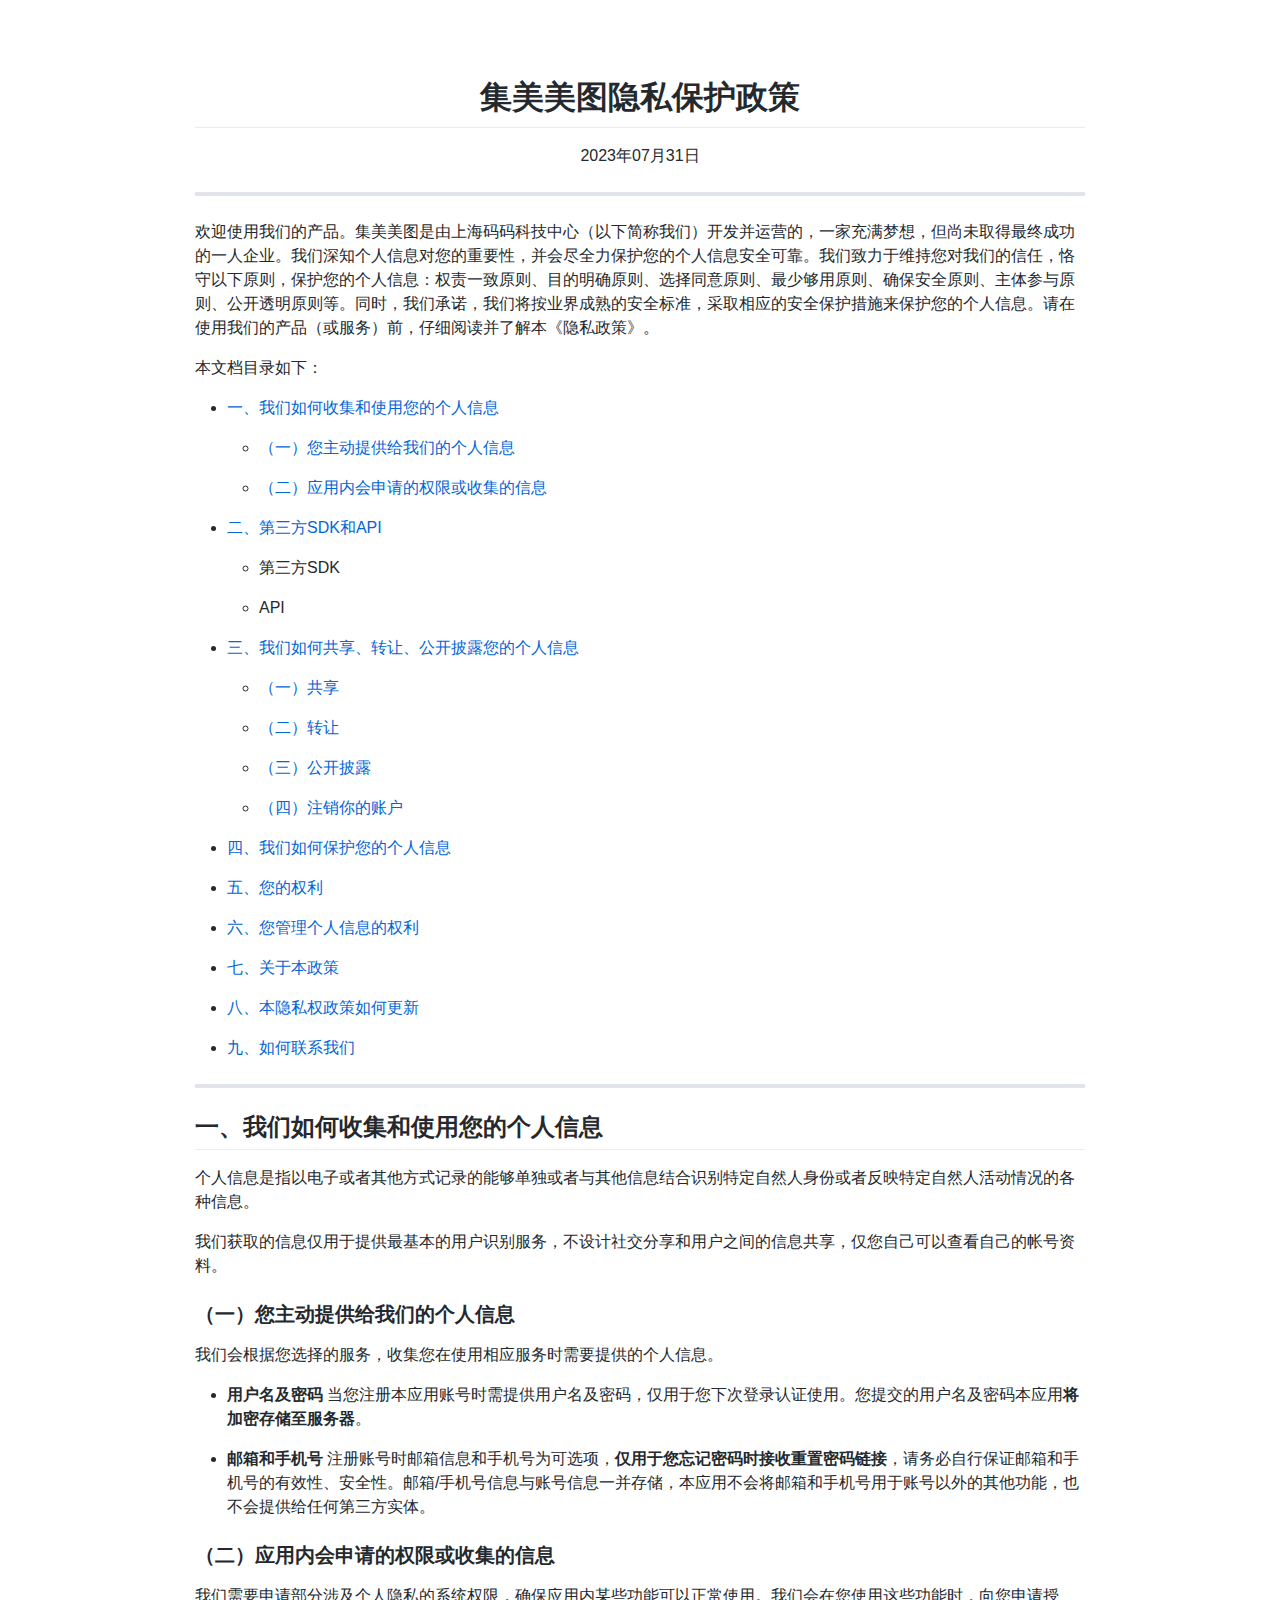
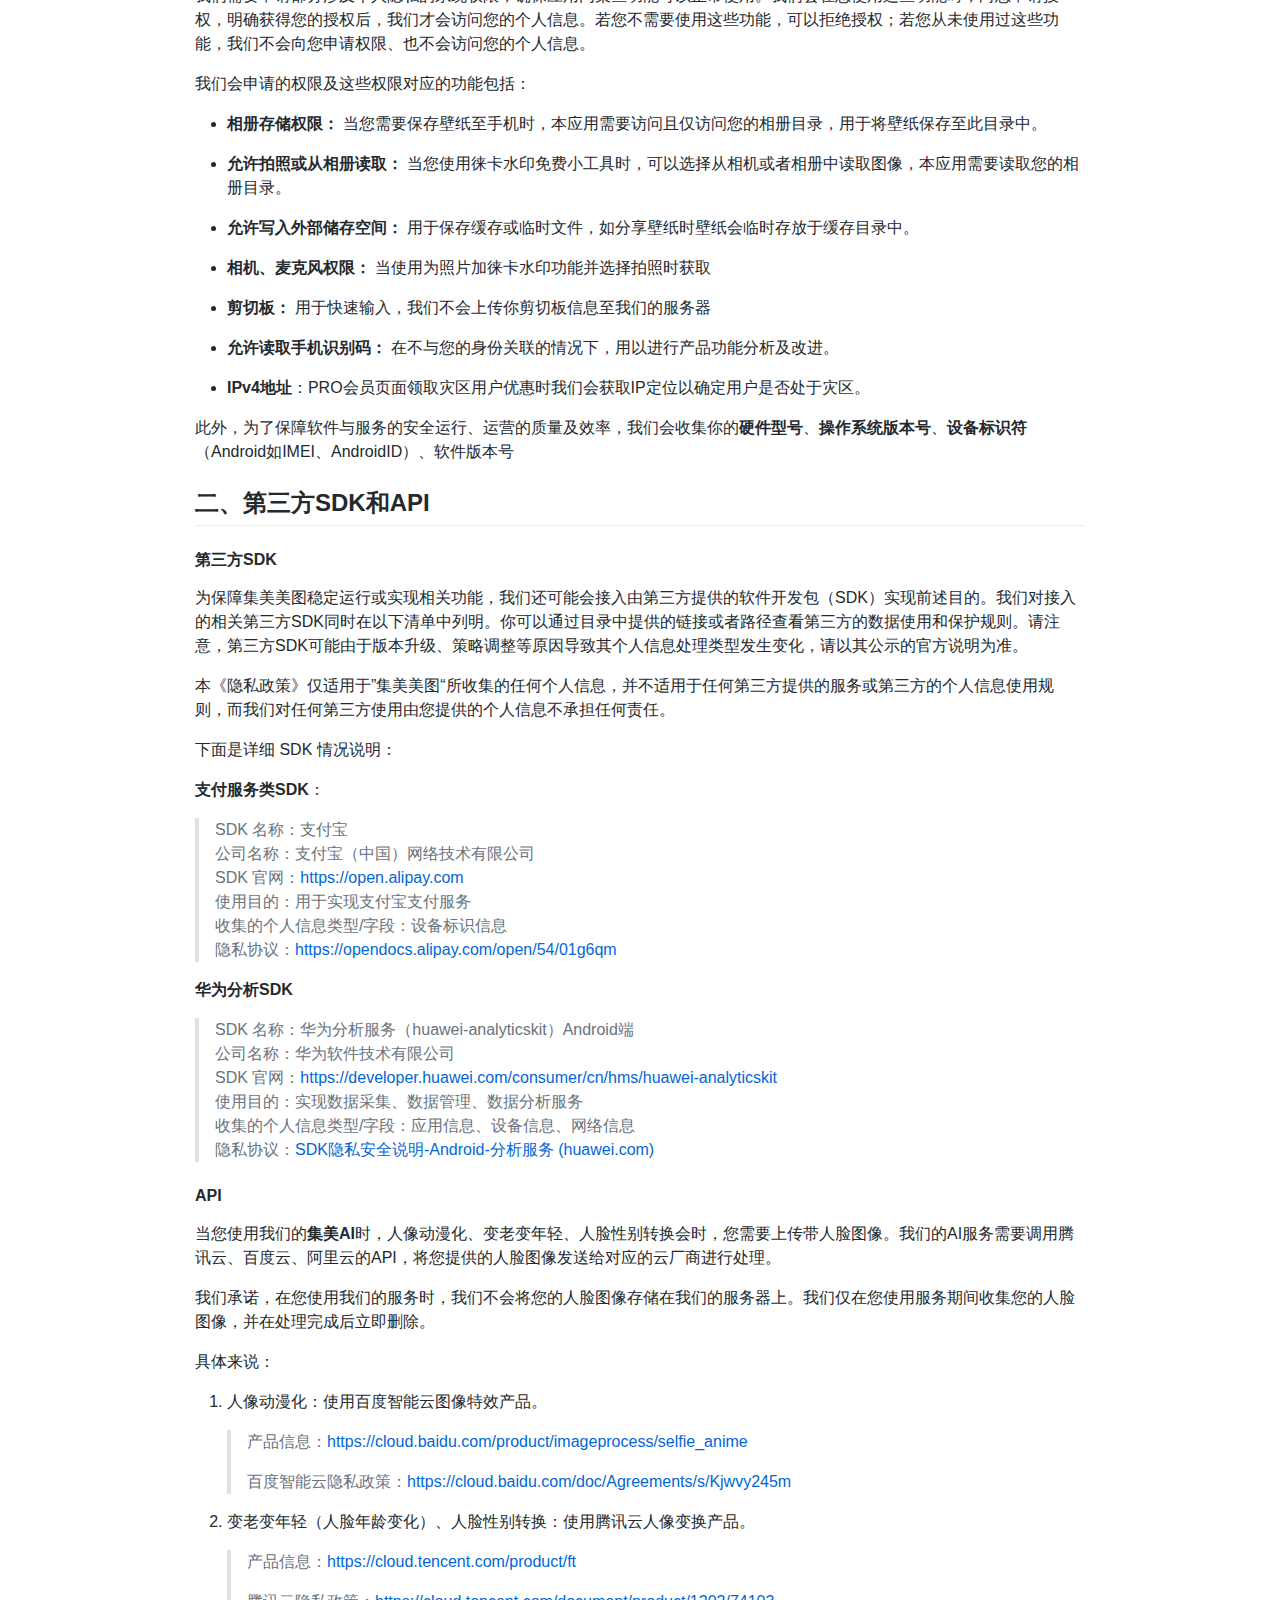
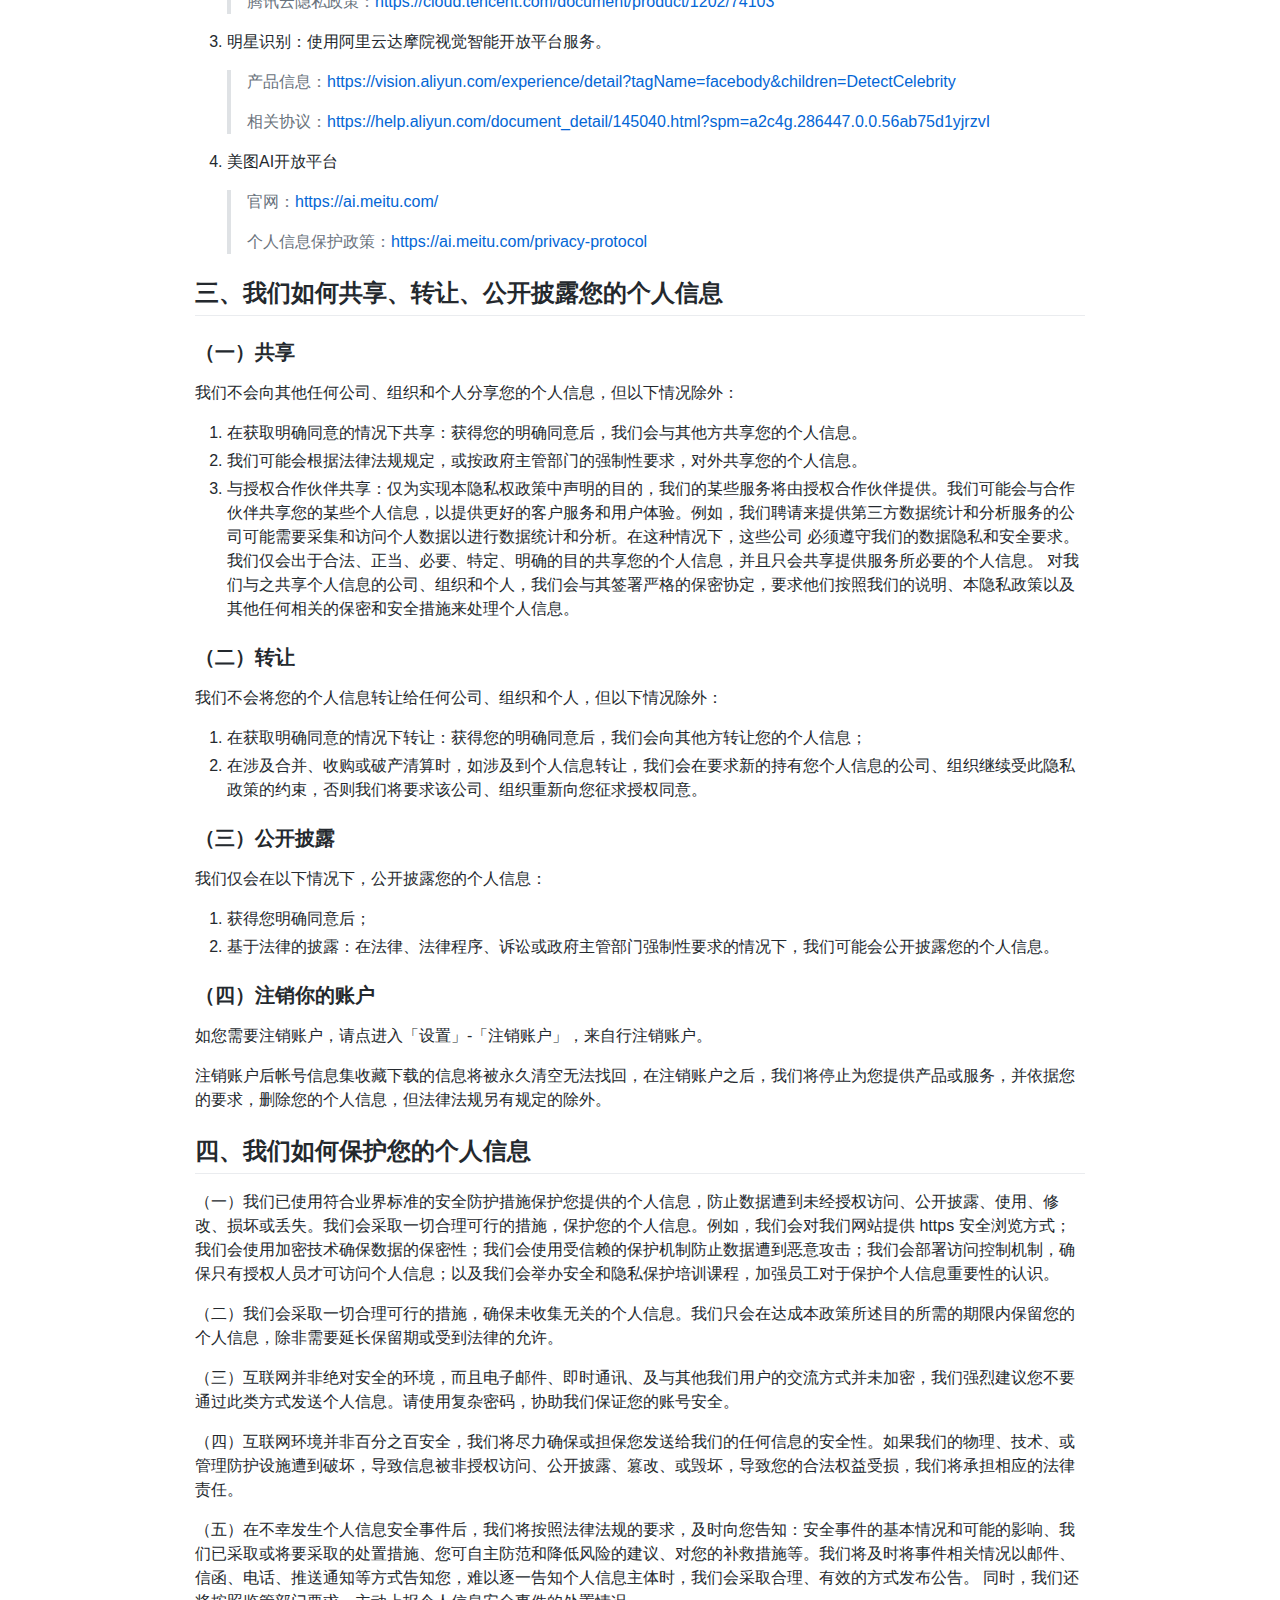
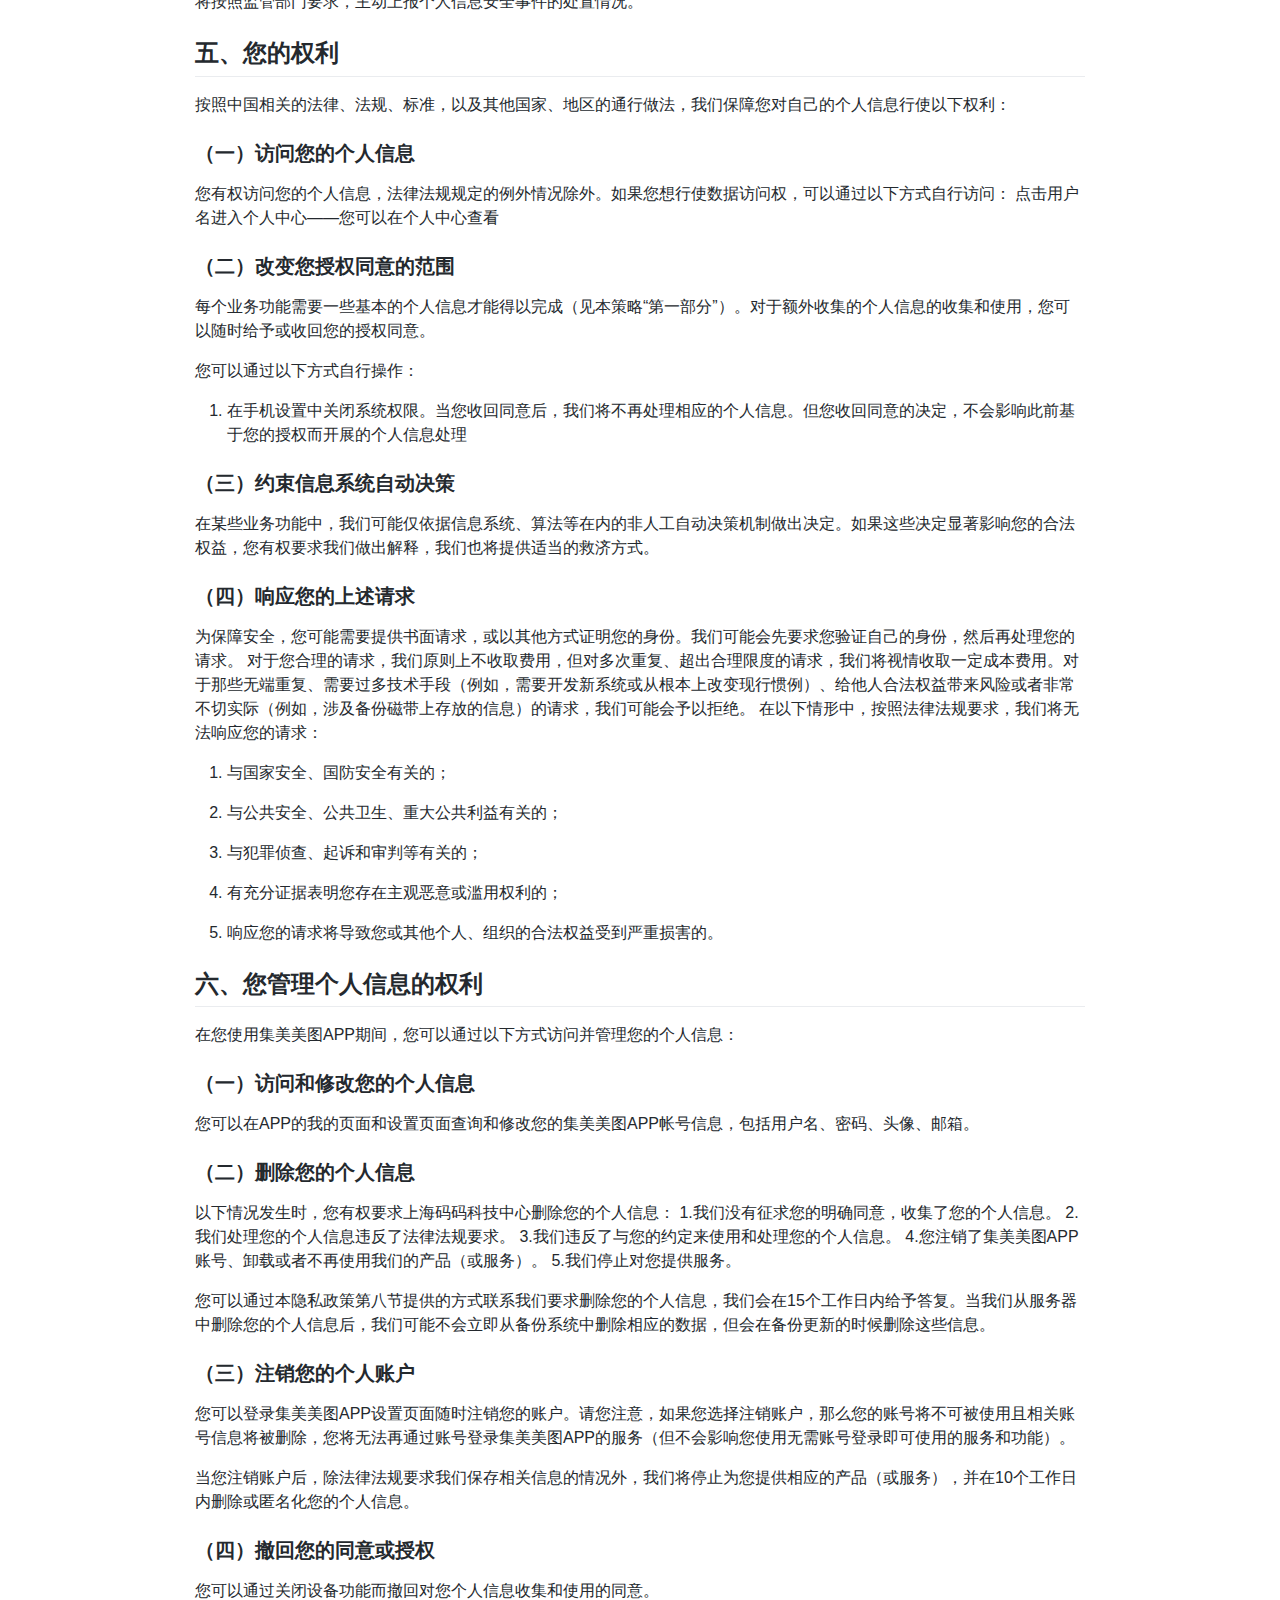
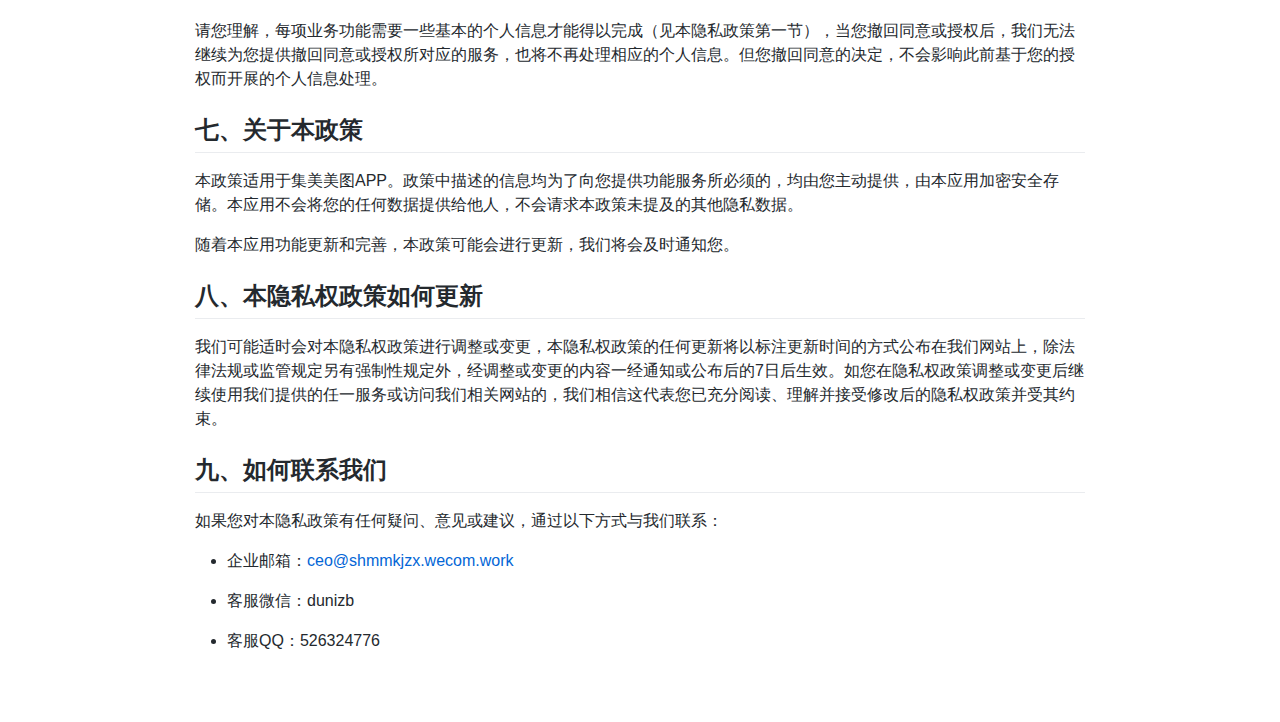
==== commit 3c88223c: "新增 ip 条目" ====
--- a/PrivacyPolicy.html
+++ b/PrivacyPolicy.html
@@ -1,1830 +1,1465 @@
 <!DOCTYPE html>
 <html lang="en">
-  <head>
-    <meta charset="UTF-8" />
-    <meta
-      name="viewport"
-      content="width=device-width, initial-scale=1"
-    />
-    <title></title>
-    <style>
-      @font-face {
-        font-family: octicons-link;
-        src: url([data-uri])
-          format("woff");
-      }
-
-      .markdown-body .octicon {
-        display: inline-block;
-        fill: currentColor;
-        vertical-align: text-bottom;
-      }
-
-      .markdown-body .anchor {
-        float: left;
-        line-height: 1;
-        margin-left: -20px;
-        padding-right: 4px;
-      }
-
-      .markdown-body .anchor:focus {
-        outline: none;
-      }
-
-      .markdown-body h1 .octicon-link,
-      .markdown-body h2 .octicon-link,
-      .markdown-body h3 .octicon-link,
-      .markdown-body h4 .octicon-link,
-      .markdown-body h5 .octicon-link,
-      .markdown-body h6 .octicon-link {
-        color: #1b1f23;
-        vertical-align: middle;
-        visibility: hidden;
-      }
-
-      .markdown-body h1:hover .anchor,
-      .markdown-body h2:hover .anchor,
-      .markdown-body h3:hover .anchor,
-      .markdown-body h4:hover .anchor,
-      .markdown-body h5:hover .anchor,
-      .markdown-body h6:hover .anchor {
-        text-decoration: none;
-      }
-
-      .markdown-body h1:hover .anchor .octicon-link,
-      .markdown-body h2:hover .anchor .octicon-link,
-      .markdown-body h3:hover .anchor .octicon-link,
-      .markdown-body h4:hover .anchor .octicon-link,
-      .markdown-body h5:hover .anchor .octicon-link,
-      .markdown-body h6:hover .anchor .octicon-link {
-        visibility: visible;
-      }
-
-      .markdown-body {
-        -ms-text-size-adjust: 100%;
-        -webkit-text-size-adjust: 100%;
-        color: #24292e;
-        line-height: 1.5;
-        font-family: -apple-system, BlinkMacSystemFont,
-          Segoe UI, Helvetica, Arial, sans-serif,
-          Apple Color Emoji, Segoe UI Emoji, Segoe UI Symbol;
-        font-size: 16px;
-        line-height: 1.5;
-        word-wrap: break-word;
-      }
-
-      .markdown-body .pl-c {
-        color: #6a737d;
-      }
-
-      .markdown-body .pl-c1,
-      .markdown-body .pl-s .pl-v {
-        color: #005cc5;
-      }
-
-      .markdown-body .pl-e,
-      .markdown-body .pl-en {
-        color: #6f42c1;
-      }
-
-      .markdown-body .pl-s .pl-s1,
-      .markdown-body .pl-smi {
-        color: #24292e;
-      }
-
-      .markdown-body .pl-ent {
-        color: #22863a;
-      }
-
-      .markdown-body .pl-k {
-        color: #d73a49;
-      }
-
-      .markdown-body .pl-pds,
-      .markdown-body .pl-s,
-      .markdown-body .pl-s .pl-pse .pl-s1,
-      .markdown-body .pl-sr,
-      .markdown-body .pl-sr .pl-cce,
-      .markdown-body .pl-sr .pl-sra,
-      .markdown-body .pl-sr .pl-sre {
-        color: #032f62;
-      }
-
-      .markdown-body .pl-smw,
-      .markdown-body .pl-v {
-        color: #e36209;
-      }
-
-      .markdown-body .pl-bu {
-        color: #b31d28;
-      }
-
-      .markdown-body .pl-ii {
-        background-color: #b31d28;
-        color: #fafbfc;
-      }
-
-      .markdown-body .pl-c2 {
-        background-color: #d73a49;
-        color: #fafbfc;
-      }
-
-      .markdown-body .pl-c2:before {
-        content: "^M";
-      }
-
-      .markdown-body .pl-sr .pl-cce {
-        color: #22863a;
-        font-weight: 700;
-      }
-
-      .markdown-body .pl-ml {
-        color: #735c0f;
-      }
-
-      .markdown-body .pl-mh,
-      .markdown-body .pl-mh .pl-en,
-      .markdown-body .pl-ms {
-        color: #005cc5;
-        font-weight: 700;
-      }
-
-      .markdown-body .pl-mi {
-        color: #24292e;
-        font-style: italic;
-      }
-
-      .markdown-body .pl-mb {
-        color: #24292e;
-        font-weight: 700;
-      }
-
-      .markdown-body .pl-md {
-        background-color: #ffeef0;
-        color: #b31d28;
-      }
-
-      .markdown-body .pl-mi1 {
-        background-color: #f0fff4;
-        color: #22863a;
-      }
-
-      .markdown-body .pl-mc {
-        background-color: #ffebda;
-        color: #e36209;
-      }
-
-      .markdown-body .pl-mi2 {
-        background-color: #005cc5;
-        color: #f6f8fa;
-      }
-
-      .markdown-body .pl-mdr {
-        color: #6f42c1;
-        font-weight: 700;
-      }
-
-      .markdown-body .pl-ba {
-        color: #586069;
-      }
-
-      .markdown-body .pl-sg {
-        color: #959da5;
-      }
-
-      .markdown-body .pl-corl {
-        color: #032f62;
-        text-decoration: underline;
-      }
-
-      .markdown-body details {
-        display: block;
-      }
-
-      .markdown-body summary {
-        display: list-item;
-      }
-
-      .markdown-body a {
-        background-color: transparent;
-      }
-
-      .markdown-body a:active,
-      .markdown-body a:hover {
-        outline-width: 0;
-      }
-
-      .markdown-body strong {
-        font-weight: inherit;
-        font-weight: bolder;
-      }
-
-      .markdown-body h1 {
-        font-size: 2em;
-        margin: 0.67em 0;
-      }
-
-      .markdown-body img {
-        border-style: none;
-      }
-
-      .markdown-body code,
-      .markdown-body kbd,
-      .markdown-body pre {
-        font-family: monospace, monospace;
-        font-size: 1em;
-      }
-
-      .markdown-body hr {
-        box-sizing: content-box;
-        height: 0;
-        overflow: visible;
-      }
-
-      .markdown-body input {
-        font: inherit;
-        margin: 0;
-      }
-
-      .markdown-body input {
-        overflow: visible;
-      }
-
-      .markdown-body [type="checkbox"] {
-        box-sizing: border-box;
-        padding: 0;
-      }
-
-      .markdown-body * {
-        box-sizing: border-box;
-      }
-
-      .markdown-body input {
-        font-family: inherit;
-        font-size: inherit;
-        line-height: inherit;
-      }
-
-      .markdown-body a {
-        color: #0366d6;
-        text-decoration: none;
-      }
-
-      .markdown-body a:hover {
-        text-decoration: underline;
-      }
-
-      .markdown-body strong {
-        font-weight: 600;
-      }
-
-      .markdown-body hr {
-        background: transparent;
-        border: 0;
-        border-bottom: 1px solid #dfe2e5;
-        height: 0;
-        margin: 15px 0;
-        overflow: hidden;
-      }
-
-      .markdown-body hr:before {
-        content: "";
-        display: table;
-      }
-
-      .markdown-body hr:after {
-        clear: both;
-        content: "";
-        display: table;
-      }
-
-      .markdown-body table {
-        border-collapse: collapse;
-        border-spacing: 0;
-      }
-
-      .markdown-body td,
-      .markdown-body th {
-        padding: 0;
-      }
-
-      .markdown-body details summary {
-        cursor: pointer;
-      }
-
-      .markdown-body h1,
-      .markdown-body h2,
-      .markdown-body h3,
-      .markdown-body h4,
-      .markdown-body h5,
-      .markdown-body h6 {
-        margin-bottom: 0;
-        margin-top: 0;
-      }
-
-      .markdown-body h1 {
-        font-size: 32px;
-      }
-
-      .markdown-body h1,
-      .markdown-body h2 {
-        font-weight: 600;
-      }
-
-      .markdown-body h2 {
-        font-size: 24px;
-      }
-
-      .markdown-body h3 {
-        font-size: 20px;
-      }
-
-      .markdown-body h3,
-      .markdown-body h4 {
-        font-weight: 600;
-      }
-
-      .markdown-body h4 {
-        font-size: 16px;
-      }
-
-      .markdown-body h5 {
-        font-size: 14px;
-      }
-
-      .markdown-body h5,
-      .markdown-body h6 {
-        font-weight: 600;
-      }
-
-      .markdown-body h6 {
-        font-size: 12px;
-      }
-
-      .markdown-body p {
-        margin-bottom: 10px;
-        margin-top: 0;
-      }
-
-      .markdown-body blockquote {
-        margin: 0;
-      }
-
-      .markdown-body ol,
-      .markdown-body ul {
-        margin-bottom: 0;
-        margin-top: 0;
-        padding-left: 0;
-      }
-
-      .markdown-body ol ol,
-      .markdown-body ul ol {
-        list-style-type: lower-roman;
-      }
-
-      .markdown-body ol ol ol,
-      .markdown-body ol ul ol,
-      .markdown-body ul ol ol,
-      .markdown-body ul ul ol {
-        list-style-type: lower-alpha;
-      }
-
-      .markdown-body dd {
-        margin-left: 0;
-      }
-
-      .markdown-body code,
-      .markdown-body pre {
-        font-family: SFMono-Regular, Consolas,
-          Liberation Mono, Menlo, Courier, monospace;
-        font-size: 12px;
-      }
-
-      .markdown-body pre {
-        margin-bottom: 0;
-        margin-top: 0;
-      }
-
-      .markdown-body input::-webkit-inner-spin-button,
-      .markdown-body input::-webkit-outer-spin-button {
-        -webkit-appearance: none;
-        appearance: none;
-        margin: 0;
-      }
-
-      .markdown-body .border {
-        border: 1px solid #e1e4e8 !important;
-      }
-
-      .markdown-body .border-0 {
-        border: 0 !important;
-      }
-
-      .markdown-body .border-bottom {
-        border-bottom: 1px solid #e1e4e8 !important;
-      }
-
-      .markdown-body .rounded-1 {
-        border-radius: 3px !important;
-      }
-
-      .markdown-body .bg-white {
-        background-color: #fff !important;
-      }
-
-      .markdown-body .bg-gray-light {
-        background-color: #fafbfc !important;
-      }
-
-      .markdown-body .text-gray-light {
-        color: #6a737d !important;
-      }
-
-      .markdown-body .mb-0 {
-        margin-bottom: 0 !important;
-      }
-
-      .markdown-body .my-2 {
-        margin-bottom: 8px !important;
-        margin-top: 8px !important;
-      }
-
-      .markdown-body .pl-0 {
-        padding-left: 0 !important;
-      }
-
-      .markdown-body .py-0 {
-        padding-bottom: 0 !important;
-        padding-top: 0 !important;
-      }
-
-      .markdown-body .pl-1 {
-        padding-left: 4px !important;
-      }
-
-      .markdown-body .pl-2 {
-        padding-left: 8px !important;
-      }
-
-      .markdown-body .py-2 {
-        padding-bottom: 8px !important;
-        padding-top: 8px !important;
-      }
-
-      .markdown-body .pl-3,
-      .markdown-body .px-3 {
-        padding-left: 16px !important;
-      }
-
-      .markdown-body .px-3 {
-        padding-right: 16px !important;
-      }
-
-      .markdown-body .pl-4 {
-        padding-left: 24px !important;
-      }
-
-      .markdown-body .pl-5 {
-        padding-left: 32px !important;
-      }
-
-      .markdown-body .pl-6 {
-        padding-left: 40px !important;
-      }
-
-      .markdown-body .f6 {
-        font-size: 12px !important;
-      }
-
-      .markdown-body .lh-condensed {
-        line-height: 1.25 !important;
-      }
-
-      .markdown-body .text-bold {
-        font-weight: 600 !important;
-      }
-
-      .markdown-body:before {
-        content: "";
-        display: table;
-      }
-
-      .markdown-body:after {
-        clear: both;
-        content: "";
-        display: table;
-      }
-
-      .markdown-body > :first-child {
-        margin-top: 0 !important;
-      }
-
-      .markdown-body > :last-child {
-        margin-bottom: 0 !important;
-      }
-
-      .markdown-body a:not([href]) {
-        color: inherit;
-        text-decoration: none;
-      }
-
-      .markdown-body blockquote,
-      .markdown-body dl,
-      .markdown-body ol,
-      .markdown-body p,
-      .markdown-body pre,
-      .markdown-body table,
-      .markdown-body ul {
-        margin-bottom: 16px;
-        margin-top: 0;
-      }
-
-      .markdown-body hr {
-        background-color: #e1e4e8;
-        border: 0;
-        height: 0.25em;
-        margin: 24px 0;
-        padding: 0;
-      }
-
-      .markdown-body blockquote {
-        border-left: 0.25em solid #dfe2e5;
-        color: #6a737d;
-        padding: 0 1em;
-      }
-
-      .markdown-body blockquote > :first-child {
-        margin-top: 0;
-      }
-
-      .markdown-body blockquote > :last-child {
-        margin-bottom: 0;
-      }
-
-      .markdown-body kbd {
-        background-color: #fafbfc;
-        border: 1px solid #c6cbd1;
-        border-bottom-color: #959da5;
-        border-radius: 3px;
-        box-shadow: inset 0 -1px 0 #959da5;
-        color: #444d56;
-        display: inline-block;
-        font-size: 11px;
-        line-height: 10px;
-        padding: 3px 5px;
-        vertical-align: middle;
-      }
-
-      .markdown-body h1,
-      .markdown-body h2,
-      .markdown-body h3,
-      .markdown-body h4,
-      .markdown-body h5,
-      .markdown-body h6 {
-        font-weight: 600;
-        line-height: 1.25;
-        margin-bottom: 16px;
-        margin-top: 24px;
-      }
-
-      .markdown-body h1 {
-        font-size: 2em;
-      }
-
-      .markdown-body h1,
-      .markdown-body h2 {
-        border-bottom: 1px solid #eaecef;
-        padding-bottom: 0.3em;
-      }
-
-      .markdown-body h2 {
-        font-size: 1.5em;
-      }
-
-      .markdown-body h3 {
-        font-size: 1.25em;
-      }
-
-      .markdown-body h4 {
-        font-size: 1em;
-      }
-
-      .markdown-body h5 {
-        font-size: 0.875em;
-      }
-
-      .markdown-body h6 {
-        color: #6a737d;
-        font-size: 0.85em;
-      }
-
-      .markdown-body ol,
-      .markdown-body ul {
-        padding-left: 2em;
-      }
-
-      .markdown-body ol ol,
-      .markdown-body ol ul,
-      .markdown-body ul ol,
-      .markdown-body ul ul {
-        margin-bottom: 0;
-        margin-top: 0;
-      }
-
-      .markdown-body li {
-        word-wrap: break-all;
-      }
-
-      .markdown-body li > p {
-        margin-top: 16px;
-      }
-
-      .markdown-body li + li {
-        margin-top: 0.25em;
-      }
-
-      .markdown-body dl {
-        padding: 0;
-      }
-
-      .markdown-body dl dt {
-        font-size: 1em;
-        font-style: italic;
-        font-weight: 600;
-        margin-top: 16px;
-        padding: 0;
-      }
-
-      .markdown-body dl dd {
-        margin-bottom: 16px;
-        padding: 0 16px;
-      }
-
-      .markdown-body table {
-        display: block;
-        overflow: auto;
-        width: 100%;
-      }
-
-      .markdown-body table th {
-        font-weight: 600;
-      }
-
-      .markdown-body table td,
-      .markdown-body table th {
-        border: 1px solid #dfe2e5;
-        padding: 6px 13px;
-      }
-
-      .markdown-body table tr {
-        background-color: #fff;
-        border-top: 1px solid #c6cbd1;
-      }
-
-      .markdown-body table tr:nth-child(2n) {
-        background-color: #f6f8fa;
-      }
-
-      .markdown-body img {
-        background-color: #fff;
-        box-sizing: content-box;
-        max-width: 100%;
-      }
-
-      .markdown-body img[align="right"] {
-        padding-left: 20px;
-      }
-
-      .markdown-body img[align="left"] {
-        padding-right: 20px;
-      }
-
-      .markdown-body code {
-        background-color: rgba(27, 31, 35, 0.05);
-        border-radius: 3px;
-        font-size: 85%;
-        margin: 0;
-        padding: 0.2em 0.4em;
-      }
-
-      .markdown-body pre {
-        word-wrap: normal;
-      }
-
-      .markdown-body pre > code {
-        background: transparent;
-        border: 0;
-        font-size: 100%;
-        margin: 0;
-        padding: 0;
-        white-space: pre;
-        word-break: normal;
-      }
-
-      .markdown-body .highlight {
-        margin-bottom: 16px;
-      }
-
-      .markdown-body .highlight pre {
-        margin-bottom: 0;
-        word-break: normal;
-      }
-
-      .markdown-body .highlight pre,
-      .markdown-body pre {
-        background-color: #f6f8fa;
-        border-radius: 3px;
-        font-size: 85%;
-        line-height: 1.45;
-        overflow: auto;
-        padding: 16px;
-      }
-
-      .markdown-body pre code {
-        background-color: transparent;
-        border: 0;
-        display: inline;
-        line-height: inherit;
-        margin: 0;
-        max-width: auto;
-        overflow: visible;
-        padding: 0;
-        word-wrap: normal;
-      }
-
-      .markdown-body .commit-tease-sha {
-        color: #444d56;
-        display: inline-block;
-        font-family: SFMono-Regular, Consolas,
-          Liberation Mono, Menlo, Courier, monospace;
-        font-size: 90%;
-      }
-
-      .markdown-body .blob-wrapper {
-        border-bottom-left-radius: 3px;
-        border-bottom-right-radius: 3px;
-        overflow-x: auto;
-        overflow-y: hidden;
-      }
-
-      .markdown-body .blob-wrapper-embedded {
-        max-height: 240px;
-        overflow-y: auto;
-      }
-
-      .markdown-body .blob-num {
-        -moz-user-select: none;
-        -ms-user-select: none;
-        -webkit-user-select: none;
-        color: rgba(27, 31, 35, 0.3);
-        cursor: pointer;
-        font-family: SFMono-Regular, Consolas,
-          Liberation Mono, Menlo, Courier, monospace;
-        font-size: 12px;
-        line-height: 20px;
-        min-width: 50px;
-        padding-left: 10px;
-        padding-right: 10px;
-        text-align: right;
-        user-select: none;
-        vertical-align: top;
-        white-space: nowrap;
-        width: 1%;
-      }
-
-      .markdown-body .blob-num:hover {
-        color: rgba(27, 31, 35, 0.6);
-      }
-
-      .markdown-body .blob-num:before {
-        content: attr(data-line-number);
-      }
-
-      .markdown-body .blob-code {
-        line-height: 20px;
-        padding-left: 10px;
-        padding-right: 10px;
-        position: relative;
-        vertical-align: top;
-      }
-
-      .markdown-body .blob-code-inner {
-        color: #24292e;
-        font-family: SFMono-Regular, Consolas,
-          Liberation Mono, Menlo, Courier, monospace;
-        font-size: 12px;
-        overflow: visible;
-        white-space: pre;
-        word-wrap: normal;
-      }
-
-      .markdown-body .pl-token.active,
-      .markdown-body .pl-token:hover {
-        background: #ffea7f;
-        cursor: pointer;
-      }
-
-      .markdown-body kbd {
-        background-color: #fafbfc;
-        border: 1px solid #d1d5da;
-        border-bottom-color: #c6cbd1;
-        border-radius: 3px;
-        box-shadow: inset 0 -1px 0 #c6cbd1;
-        color: #444d56;
-        display: inline-block;
-        font: 11px SFMono-Regular, Consolas, Liberation Mono,
-          Menlo, Courier, monospace;
-        line-height: 10px;
-        padding: 3px 5px;
-        vertical-align: middle;
-      }
-
-      .markdown-body :checked + .radio-label {
-        border-color: #0366d6;
-        position: relative;
-        z-index: 1;
-      }
-
-      .markdown-body .tab-size[data-tab-size="1"] {
-        -moz-tab-size: 1;
-        tab-size: 1;
-      }
-
-      .markdown-body .tab-size[data-tab-size="2"] {
-        -moz-tab-size: 2;
-        tab-size: 2;
-      }
-
-      .markdown-body .tab-size[data-tab-size="3"] {
-        -moz-tab-size: 3;
-        tab-size: 3;
-      }
-
-      .markdown-body .tab-size[data-tab-size="4"] {
-        -moz-tab-size: 4;
-        tab-size: 4;
-      }
-
-      .markdown-body .tab-size[data-tab-size="5"] {
-        -moz-tab-size: 5;
-        tab-size: 5;
-      }
-
-      .markdown-body .tab-size[data-tab-size="6"] {
-        -moz-tab-size: 6;
-        tab-size: 6;
-      }
-
-      .markdown-body .tab-size[data-tab-size="7"] {
-        -moz-tab-size: 7;
-        tab-size: 7;
-      }
-
-      .markdown-body .tab-size[data-tab-size="8"] {
-        -moz-tab-size: 8;
-        tab-size: 8;
-      }
-
-      .markdown-body .tab-size[data-tab-size="9"] {
-        -moz-tab-size: 9;
-        tab-size: 9;
-      }
-
-      .markdown-body .tab-size[data-tab-size="10"] {
-        -moz-tab-size: 10;
-        tab-size: 10;
-      }
-
-      .markdown-body .tab-size[data-tab-size="11"] {
-        -moz-tab-size: 11;
-        tab-size: 11;
-      }
-
-      .markdown-body .tab-size[data-tab-size="12"] {
-        -moz-tab-size: 12;
-        tab-size: 12;
-      }
-
-      .markdown-body .task-list-item {
-        list-style-type: none;
-      }
-
-      .markdown-body .task-list-item + .task-list-item {
-        margin-top: 3px;
-      }
-
-      .markdown-body .task-list-item input {
-        margin: 0 0.2em 0.25em -1.6em;
-        vertical-align: middle;
-      }
-
-      .markdown-body hr {
-        border-bottom-color: #eee;
-      }
-
-      .markdown-body .pl-0 {
-        padding-left: 0 !important;
-      }
-
-      .markdown-body .pl-1 {
-        padding-left: 4px !important;
-      }
-
-      .markdown-body .pl-2 {
-        padding-left: 8px !important;
-      }
-
-      .markdown-body .pl-3 {
-        padding-left: 16px !important;
-      }
-
-      .markdown-body .pl-4 {
-        padding-left: 24px !important;
-      }
-
-      .markdown-body .pl-5 {
-        padding-left: 32px !important;
-      }
-
-      .markdown-body .pl-6 {
-        padding-left: 40px !important;
-      }
-
-      .markdown-body .pl-7 {
-        padding-left: 48px !important;
-      }
-
-      .markdown-body .pl-8 {
-        padding-left: 64px !important;
-      }
-
-      .markdown-body .pl-9 {
-        padding-left: 80px !important;
-      }
-
-      .markdown-body .pl-10 {
-        padding-left: 96px !important;
-      }
-
-      .markdown-body .pl-11 {
-        padding-left: 112px !important;
-      }
-
-      .markdown-body .pl-12 {
-        padding-left: 128px !important;
-      }
-
-      /*# sourceURL=webpack://./node_modules/github-markdown-css/github-markdown.css */
-      /*# sourceMappingURL=[data-uri] */
-    </style>
-    <style>
-      /**
+<head>
+  <meta charset="UTF-8">
+  <meta name="viewport" content="width=device-width, initial-scale=1">
+  <title></title>
+  <style>
+  @font-face {
+  font-family: octicons-link;
+  src: url([data-uri]) format('woff');
+}
+
+.markdown-body .octicon {
+  display: inline-block;
+  fill: currentColor;
+  vertical-align: text-bottom;
+}
+
+.markdown-body .anchor {
+  float: left;
+  line-height: 1;
+  margin-left: -20px;
+  padding-right: 4px;
+}
+
+.markdown-body .anchor:focus {
+  outline: none;
+}
+
+.markdown-body h1 .octicon-link,
+.markdown-body h2 .octicon-link,
+.markdown-body h3 .octicon-link,
+.markdown-body h4 .octicon-link,
+.markdown-body h5 .octicon-link,
+.markdown-body h6 .octicon-link {
+  color: #1b1f23;
+  vertical-align: middle;
+  visibility: hidden;
+}
+
+.markdown-body h1:hover .anchor,
+.markdown-body h2:hover .anchor,
+.markdown-body h3:hover .anchor,
+.markdown-body h4:hover .anchor,
+.markdown-body h5:hover .anchor,
+.markdown-body h6:hover .anchor {
+  text-decoration: none;
+}
+
+.markdown-body h1:hover .anchor .octicon-link,
+.markdown-body h2:hover .anchor .octicon-link,
+.markdown-body h3:hover .anchor .octicon-link,
+.markdown-body h4:hover .anchor .octicon-link,
+.markdown-body h5:hover .anchor .octicon-link,
+.markdown-body h6:hover .anchor .octicon-link {
+  visibility: visible;
+}
+
+.markdown-body {
+  -ms-text-size-adjust: 100%;
+  -webkit-text-size-adjust: 100%;
+  color: #24292e;
+  line-height: 1.5;
+  font-family: -apple-system,BlinkMacSystemFont,Segoe UI,Helvetica,Arial,sans-serif,Apple Color Emoji,Segoe UI Emoji,Segoe UI Symbol;
+  font-size: 16px;
+  line-height: 1.5;
+  word-wrap: break-word;
+}
+
+.markdown-body .pl-c {
+  color: #6a737d;
+}
+
+.markdown-body .pl-c1,
+.markdown-body .pl-s .pl-v {
+  color: #005cc5;
+}
+
+.markdown-body .pl-e,
+.markdown-body .pl-en {
+  color: #6f42c1;
+}
+
+.markdown-body .pl-s .pl-s1,
+.markdown-body .pl-smi {
+  color: #24292e;
+}
+
+.markdown-body .pl-ent {
+  color: #22863a;
+}
+
+.markdown-body .pl-k {
+  color: #d73a49;
+}
+
+.markdown-body .pl-pds,
+.markdown-body .pl-s,
+.markdown-body .pl-s .pl-pse .pl-s1,
+.markdown-body .pl-sr,
+.markdown-body .pl-sr .pl-cce,
+.markdown-body .pl-sr .pl-sra,
+.markdown-body .pl-sr .pl-sre {
+  color: #032f62;
+}
+
+.markdown-body .pl-smw,
+.markdown-body .pl-v {
+  color: #e36209;
+}
+
+.markdown-body .pl-bu {
+  color: #b31d28;
+}
+
+.markdown-body .pl-ii {
+  background-color: #b31d28;
+  color: #fafbfc;
+}
+
+.markdown-body .pl-c2 {
+  background-color: #d73a49;
+  color: #fafbfc;
+}
+
+.markdown-body .pl-c2:before {
+  content: "^M";
+}
+
+.markdown-body .pl-sr .pl-cce {
+  color: #22863a;
+  font-weight: 700;
+}
+
+.markdown-body .pl-ml {
+  color: #735c0f;
+}
+
+.markdown-body .pl-mh,
+.markdown-body .pl-mh .pl-en,
+.markdown-body .pl-ms {
+  color: #005cc5;
+  font-weight: 700;
+}
+
+.markdown-body .pl-mi {
+  color: #24292e;
+  font-style: italic;
+}
+
+.markdown-body .pl-mb {
+  color: #24292e;
+  font-weight: 700;
+}
+
+.markdown-body .pl-md {
+  background-color: #ffeef0;
+  color: #b31d28;
+}
+
+.markdown-body .pl-mi1 {
+  background-color: #f0fff4;
+  color: #22863a;
+}
+
+.markdown-body .pl-mc {
+  background-color: #ffebda;
+  color: #e36209;
+}
+
+.markdown-body .pl-mi2 {
+  background-color: #005cc5;
+  color: #f6f8fa;
+}
+
+.markdown-body .pl-mdr {
+  color: #6f42c1;
+  font-weight: 700;
+}
+
+.markdown-body .pl-ba {
+  color: #586069;
+}
+
+.markdown-body .pl-sg {
+  color: #959da5;
+}
+
+.markdown-body .pl-corl {
+  color: #032f62;
+  text-decoration: underline;
+}
+
+.markdown-body details {
+  display: block;
+}
+
+.markdown-body summary {
+  display: list-item;
+}
+
+.markdown-body a {
+  background-color: transparent;
+}
+
+.markdown-body a:active,
+.markdown-body a:hover {
+  outline-width: 0;
+}
+
+.markdown-body strong {
+  font-weight: inherit;
+  font-weight: bolder;
+}
+
+.markdown-body h1 {
+  font-size: 2em;
+  margin: .67em 0;
+}
+
+.markdown-body img {
+  border-style: none;
+}
+
+.markdown-body code,
+.markdown-body kbd,
+.markdown-body pre {
+  font-family: monospace,monospace;
+  font-size: 1em;
+}
+
+.markdown-body hr {
+  box-sizing: content-box;
+  height: 0;
+  overflow: visible;
+}
+
+.markdown-body input {
+  font: inherit;
+  margin: 0;
+}
+
+.markdown-body input {
+  overflow: visible;
+}
+
+.markdown-body [type=checkbox] {
+  box-sizing: border-box;
+  padding: 0;
+}
+
+.markdown-body * {
+  box-sizing: border-box;
+}
+
+.markdown-body input {
+  font-family: inherit;
+  font-size: inherit;
+  line-height: inherit;
+}
+
+.markdown-body a {
+  color: #0366d6;
+  text-decoration: none;
+}
+
+.markdown-body a:hover {
+  text-decoration: underline;
+}
+
+.markdown-body strong {
+  font-weight: 600;
+}
+
+.markdown-body hr {
+  background: transparent;
+  border: 0;
+  border-bottom: 1px solid #dfe2e5;
+  height: 0;
+  margin: 15px 0;
+  overflow: hidden;
+}
+
+.markdown-body hr:before {
+  content: "";
+  display: table;
+}
+
+.markdown-body hr:after {
+  clear: both;
+  content: "";
+  display: table;
+}
+
+.markdown-body table {
+  border-collapse: collapse;
+  border-spacing: 0;
+}
+
+.markdown-body td,
+.markdown-body th {
+  padding: 0;
+}
+
+.markdown-body details summary {
+  cursor: pointer;
+}
+
+.markdown-body h1,
+.markdown-body h2,
+.markdown-body h3,
+.markdown-body h4,
+.markdown-body h5,
+.markdown-body h6 {
+  margin-bottom: 0;
+  margin-top: 0;
+}
+
+.markdown-body h1 {
+  font-size: 32px;
+}
+
+.markdown-body h1,
+.markdown-body h2 {
+  font-weight: 600;
+}
+
+.markdown-body h2 {
+  font-size: 24px;
+}
+
+.markdown-body h3 {
+  font-size: 20px;
+}
+
+.markdown-body h3,
+.markdown-body h4 {
+  font-weight: 600;
+}
+
+.markdown-body h4 {
+  font-size: 16px;
+}
+
+.markdown-body h5 {
+  font-size: 14px;
+}
+
+.markdown-body h5,
+.markdown-body h6 {
+  font-weight: 600;
+}
+
+.markdown-body h6 {
+  font-size: 12px;
+}
+
+.markdown-body p {
+  margin-bottom: 10px;
+  margin-top: 0;
+}
+
+.markdown-body blockquote {
+  margin: 0;
+}
+
+.markdown-body ol,
+.markdown-body ul {
+  margin-bottom: 0;
+  margin-top: 0;
+  padding-left: 0;
+}
+
+.markdown-body ol ol,
+.markdown-body ul ol {
+  list-style-type: lower-roman;
+}
+
+.markdown-body ol ol ol,
+.markdown-body ol ul ol,
+.markdown-body ul ol ol,
+.markdown-body ul ul ol {
+  list-style-type: lower-alpha;
+}
+
+.markdown-body dd {
+  margin-left: 0;
+}
+
+.markdown-body code,
+.markdown-body pre {
+  font-family: SFMono-Regular,Consolas,Liberation Mono,Menlo,Courier,monospace;
+  font-size: 12px;
+}
+
+.markdown-body pre {
+  margin-bottom: 0;
+  margin-top: 0;
+}
+
+.markdown-body input::-webkit-inner-spin-button,
+.markdown-body input::-webkit-outer-spin-button {
+  -webkit-appearance: none;
+  appearance: none;
+  margin: 0;
+}
+
+.markdown-body .border {
+  border: 1px solid #e1e4e8!important;
+}
+
+.markdown-body .border-0 {
+  border: 0!important;
+}
+
+.markdown-body .border-bottom {
+  border-bottom: 1px solid #e1e4e8!important;
+}
+
+.markdown-body .rounded-1 {
+  border-radius: 3px!important;
+}
+
+.markdown-body .bg-white {
+  background-color: #fff!important;
+}
+
+.markdown-body .bg-gray-light {
+  background-color: #fafbfc!important;
+}
+
+.markdown-body .text-gray-light {
+  color: #6a737d!important;
+}
+
+.markdown-body .mb-0 {
+  margin-bottom: 0!important;
+}
+
+.markdown-body .my-2 {
+  margin-bottom: 8px!important;
+  margin-top: 8px!important;
+}
+
+.markdown-body .pl-0 {
+  padding-left: 0!important;
+}
+
+.markdown-body .py-0 {
+  padding-bottom: 0!important;
+  padding-top: 0!important;
+}
+
+.markdown-body .pl-1 {
+  padding-left: 4px!important;
+}
+
+.markdown-body .pl-2 {
+  padding-left: 8px!important;
+}
+
+.markdown-body .py-2 {
+  padding-bottom: 8px!important;
+  padding-top: 8px!important;
+}
+
+.markdown-body .pl-3,
+.markdown-body .px-3 {
+  padding-left: 16px!important;
+}
+
+.markdown-body .px-3 {
+  padding-right: 16px!important;
+}
+
+.markdown-body .pl-4 {
+  padding-left: 24px!important;
+}
+
+.markdown-body .pl-5 {
+  padding-left: 32px!important;
+}
+
+.markdown-body .pl-6 {
+  padding-left: 40px!important;
+}
+
+.markdown-body .f6 {
+  font-size: 12px!important;
+}
+
+.markdown-body .lh-condensed {
+  line-height: 1.25!important;
+}
+
+.markdown-body .text-bold {
+  font-weight: 600!important;
+}
+
+.markdown-body:before {
+  content: "";
+  display: table;
+}
+
+.markdown-body:after {
+  clear: both;
+  content: "";
+  display: table;
+}
+
+.markdown-body>:first-child {
+  margin-top: 0!important;
+}
+
+.markdown-body>:last-child {
+  margin-bottom: 0!important;
+}
+
+.markdown-body a:not([href]) {
+  color: inherit;
+  text-decoration: none;
+}
+
+.markdown-body blockquote,
+.markdown-body dl,
+.markdown-body ol,
+.markdown-body p,
+.markdown-body pre,
+.markdown-body table,
+.markdown-body ul {
+  margin-bottom: 16px;
+  margin-top: 0;
+}
+
+.markdown-body hr {
+  background-color: #e1e4e8;
+  border: 0;
+  height: .25em;
+  margin: 24px 0;
+  padding: 0;
+}
+
+.markdown-body blockquote {
+  border-left: .25em solid #dfe2e5;
+  color: #6a737d;
+  padding: 0 1em;
+}
+
+.markdown-body blockquote>:first-child {
+  margin-top: 0;
+}
+
+.markdown-body blockquote>:last-child {
+  margin-bottom: 0;
+}
+
+.markdown-body kbd {
+  background-color: #fafbfc;
+  border: 1px solid #c6cbd1;
+  border-bottom-color: #959da5;
+  border-radius: 3px;
+  box-shadow: inset 0 -1px 0 #959da5;
+  color: #444d56;
+  display: inline-block;
+  font-size: 11px;
+  line-height: 10px;
+  padding: 3px 5px;
+  vertical-align: middle;
+}
+
+.markdown-body h1,
+.markdown-body h2,
+.markdown-body h3,
+.markdown-body h4,
+.markdown-body h5,
+.markdown-body h6 {
+  font-weight: 600;
+  line-height: 1.25;
+  margin-bottom: 16px;
+  margin-top: 24px;
+}
+
+.markdown-body h1 {
+  font-size: 2em;
+}
+
+.markdown-body h1,
+.markdown-body h2 {
+  border-bottom: 1px solid #eaecef;
+  padding-bottom: .3em;
+}
+
+.markdown-body h2 {
+  font-size: 1.5em;
+}
+
+.markdown-body h3 {
+  font-size: 1.25em;
+}
+
+.markdown-body h4 {
+  font-size: 1em;
+}
+
+.markdown-body h5 {
+  font-size: .875em;
+}
+
+.markdown-body h6 {
+  color: #6a737d;
+  font-size: .85em;
+}
+
+.markdown-body ol,
+.markdown-body ul {
+  padding-left: 2em;
+}
+
+.markdown-body ol ol,
+.markdown-body ol ul,
+.markdown-body ul ol,
+.markdown-body ul ul {
+  margin-bottom: 0;
+  margin-top: 0;
+}
+
+.markdown-body li {
+  word-wrap: break-all;
+}
+
+.markdown-body li>p {
+  margin-top: 16px;
+}
+
+.markdown-body li+li {
+  margin-top: .25em;
+}
+
+.markdown-body dl {
+  padding: 0;
+}
+
+.markdown-body dl dt {
+  font-size: 1em;
+  font-style: italic;
+  font-weight: 600;
+  margin-top: 16px;
+  padding: 0;
+}
+
+.markdown-body dl dd {
+  margin-bottom: 16px;
+  padding: 0 16px;
+}
+
+.markdown-body table {
+  display: block;
+  overflow: auto;
+  width: 100%;
+}
+
+.markdown-body table th {
+  font-weight: 600;
+}
+
+.markdown-body table td,
+.markdown-body table th {
+  border: 1px solid #dfe2e5;
+  padding: 6px 13px;
+}
+
+.markdown-body table tr {
+  background-color: #fff;
+  border-top: 1px solid #c6cbd1;
+}
+
+.markdown-body table tr:nth-child(2n) {
+  background-color: #f6f8fa;
+}
+
+.markdown-body img {
+  background-color: #fff;
+  box-sizing: content-box;
+  max-width: 100%;
+}
+
+.markdown-body img[align=right] {
+  padding-left: 20px;
+}
+
+.markdown-body img[align=left] {
+  padding-right: 20px;
+}
+
+.markdown-body code {
+  background-color: rgba(27,31,35,.05);
+  border-radius: 3px;
+  font-size: 85%;
+  margin: 0;
+  padding: .2em .4em;
+}
+
+.markdown-body pre {
+  word-wrap: normal;
+}
+
+.markdown-body pre>code {
+  background: transparent;
+  border: 0;
+  font-size: 100%;
+  margin: 0;
+  padding: 0;
+  white-space: pre;
+  word-break: normal;
+}
+
+.markdown-body .highlight {
+  margin-bottom: 16px;
+}
+
+.markdown-body .highlight pre {
+  margin-bottom: 0;
+  word-break: normal;
+}
+
+.markdown-body .highlight pre,
+.markdown-body pre {
+  background-color: #f6f8fa;
+  border-radius: 3px;
+  font-size: 85%;
+  line-height: 1.45;
+  overflow: auto;
+  padding: 16px;
+}
+
+.markdown-body pre code {
+  background-color: transparent;
+  border: 0;
+  display: inline;
+  line-height: inherit;
+  margin: 0;
+  max-width: auto;
+  overflow: visible;
+  padding: 0;
+  word-wrap: normal;
+}
+
+.markdown-body .commit-tease-sha {
+  color: #444d56;
+  display: inline-block;
+  font-family: SFMono-Regular,Consolas,Liberation Mono,Menlo,Courier,monospace;
+  font-size: 90%;
+}
+
+.markdown-body .blob-wrapper {
+  border-bottom-left-radius: 3px;
+  border-bottom-right-radius: 3px;
+  overflow-x: auto;
+  overflow-y: hidden;
+}
+
+.markdown-body .blob-wrapper-embedded {
+  max-height: 240px;
+  overflow-y: auto;
+}
+
+.markdown-body .blob-num {
+  -moz-user-select: none;
+  -ms-user-select: none;
+  -webkit-user-select: none;
+  color: rgba(27,31,35,.3);
+  cursor: pointer;
+  font-family: SFMono-Regular,Consolas,Liberation Mono,Menlo,Courier,monospace;
+  font-size: 12px;
+  line-height: 20px;
+  min-width: 50px;
+  padding-left: 10px;
+  padding-right: 10px;
+  text-align: right;
+  user-select: none;
+  vertical-align: top;
+  white-space: nowrap;
+  width: 1%;
+}
+
+.markdown-body .blob-num:hover {
+  color: rgba(27,31,35,.6);
+}
+
+.markdown-body .blob-num:before {
+  content: attr(data-line-number);
+}
+
+.markdown-body .blob-code {
+  line-height: 20px;
+  padding-left: 10px;
+  padding-right: 10px;
+  position: relative;
+  vertical-align: top;
+}
+
+.markdown-body .blob-code-inner {
+  color: #24292e;
+  font-family: SFMono-Regular,Consolas,Liberation Mono,Menlo,Courier,monospace;
+  font-size: 12px;
+  overflow: visible;
+  white-space: pre;
+  word-wrap: normal;
+}
+
+.markdown-body .pl-token.active,
+.markdown-body .pl-token:hover {
+  background: #ffea7f;
+  cursor: pointer;
+}
+
+.markdown-body kbd {
+  background-color: #fafbfc;
+  border: 1px solid #d1d5da;
+  border-bottom-color: #c6cbd1;
+  border-radius: 3px;
+  box-shadow: inset 0 -1px 0 #c6cbd1;
+  color: #444d56;
+  display: inline-block;
+  font: 11px SFMono-Regular,Consolas,Liberation Mono,Menlo,Courier,monospace;
+  line-height: 10px;
+  padding: 3px 5px;
+  vertical-align: middle;
+}
+
+.markdown-body :checked+.radio-label {
+  border-color: #0366d6;
+  position: relative;
+  z-index: 1;
+}
+
+.markdown-body .tab-size[data-tab-size="1"] {
+  -moz-tab-size: 1;
+  tab-size: 1;
+}
+
+.markdown-body .tab-size[data-tab-size="2"] {
+  -moz-tab-size: 2;
+  tab-size: 2;
+}
+
+.markdown-body .tab-size[data-tab-size="3"] {
+  -moz-tab-size: 3;
+  tab-size: 3;
+}
+
+.markdown-body .tab-size[data-tab-size="4"] {
+  -moz-tab-size: 4;
+  tab-size: 4;
+}
+
+.markdown-body .tab-size[data-tab-size="5"] {
+  -moz-tab-size: 5;
+  tab-size: 5;
+}
+
+.markdown-body .tab-size[data-tab-size="6"] {
+  -moz-tab-size: 6;
+  tab-size: 6;
+}
+
+.markdown-body .tab-size[data-tab-size="7"] {
+  -moz-tab-size: 7;
+  tab-size: 7;
+}
+
+.markdown-body .tab-size[data-tab-size="8"] {
+  -moz-tab-size: 8;
+  tab-size: 8;
+}
+
+.markdown-body .tab-size[data-tab-size="9"] {
+  -moz-tab-size: 9;
+  tab-size: 9;
+}
+
+.markdown-body .tab-size[data-tab-size="10"] {
+  -moz-tab-size: 10;
+  tab-size: 10;
+}
+
+.markdown-body .tab-size[data-tab-size="11"] {
+  -moz-tab-size: 11;
+  tab-size: 11;
+}
+
+.markdown-body .tab-size[data-tab-size="12"] {
+  -moz-tab-size: 12;
+  tab-size: 12;
+}
+
+.markdown-body .task-list-item {
+  list-style-type: none;
+}
+
+.markdown-body .task-list-item+.task-list-item {
+  margin-top: 3px;
+}
+
+.markdown-body .task-list-item input {
+  margin: 0 .2em .25em -1.6em;
+  vertical-align: middle;
+}
+
+.markdown-body hr {
+  border-bottom-color: #eee;
+}
+
+.markdown-body .pl-0 {
+  padding-left: 0!important;
+}
+
+.markdown-body .pl-1 {
+  padding-left: 4px!important;
+}
+
+.markdown-body .pl-2 {
+  padding-left: 8px!important;
+}
+
+.markdown-body .pl-3 {
+  padding-left: 16px!important;
+}
+
+.markdown-body .pl-4 {
+  padding-left: 24px!important;
+}
+
+.markdown-body .pl-5 {
+  padding-left: 32px!important;
+}
+
+.markdown-body .pl-6 {
+  padding-left: 40px!important;
+}
+
+.markdown-body .pl-7 {
+  padding-left: 48px!important;
+}
+
+.markdown-body .pl-8 {
+  padding-left: 64px!important;
+}
+
+.markdown-body .pl-9 {
+  padding-left: 80px!important;
+}
+
+.markdown-body .pl-10 {
+  padding-left: 96px!important;
+}
+
+.markdown-body .pl-11 {
+  padding-left: 112px!important;
+}
+
+.markdown-body .pl-12 {
+  padding-left: 128px!important;
+}
+
+/*# sourceURL=webpack://./node_modules/github-markdown-css/github-markdown.css */
+/*# sourceMappingURL=[data-uri] */
+  </style>
+  <style>
+  /**
  * prism.js default theme for JavaScript, CSS and HTML
  * Based on dabblet (http://dabblet.com)
  * @author Lea Verou
  */
 
-      code[class*="language-"],
-      pre[class*="language-"] {
-        color: black;
-        background: none;
-        text-shadow: 0 1px white;
-        font-family: Consolas, Monaco, "Andale Mono",
-          "Ubuntu Mono", monospace;
-        font-size: 1em;
-        text-align: left;
-        white-space: pre;
-        word-spacing: normal;
-        word-break: normal;
-        word-wrap: normal;
-        line-height: 1.5;
-
-        -moz-tab-size: 4;
-        -o-tab-size: 4;
-        tab-size: 4;
-
-        -webkit-hyphens: none;
-        -moz-hyphens: none;
-        -ms-hyphens: none;
-        hyphens: none;
+code[class*="language-"],
+pre[class*="language-"] {
+	color: black;
+	background: none;
+	text-shadow: 0 1px white;
+	font-family: Consolas, Monaco, 'Andale Mono', 'Ubuntu Mono', monospace;
+	font-size: 1em;
+	text-align: left;
+	white-space: pre;
+	word-spacing: normal;
+	word-break: normal;
+	word-wrap: normal;
+	line-height: 1.5;
+
+	-moz-tab-size: 4;
+	-o-tab-size: 4;
+	tab-size: 4;
+
+	-webkit-hyphens: none;
+	-moz-hyphens: none;
+	-ms-hyphens: none;
+	hyphens: none;
+}
+
+pre[class*="language-"]::-moz-selection, pre[class*="language-"] ::-moz-selection,
+code[class*="language-"]::-moz-selection, code[class*="language-"] ::-moz-selection {
+	text-shadow: none;
+	background: #b3d4fc;
+}
+
+pre[class*="language-"]::selection, pre[class*="language-"] ::selection,
+code[class*="language-"]::selection, code[class*="language-"] ::selection {
+	text-shadow: none;
+	background: #b3d4fc;
+}
+
+@media print {
+	code[class*="language-"],
+	pre[class*="language-"] {
+		text-shadow: none;
+	}
+}
+
+/* Code blocks */
+pre[class*="language-"] {
+	padding: 1em;
+	margin: .5em 0;
+	overflow: auto;
+}
+
+:not(pre) > code[class*="language-"],
+pre[class*="language-"] {
+	background: #f5f2f0;
+}
+
+/* Inline code */
+:not(pre) > code[class*="language-"] {
+	padding: .1em;
+	border-radius: .3em;
+	white-space: normal;
+}
+
+.token.comment,
+.token.prolog,
+.token.doctype,
+.token.cdata {
+	color: slategray;
+}
+
+.token.punctuation {
+	color: #999;
+}
+
+.token.namespace {
+	opacity: .7;
+}
+
+.token.property,
+.token.tag,
+.token.boolean,
+.token.number,
+.token.constant,
+.token.symbol,
+.token.deleted {
+	color: #905;
+}
+
+.token.selector,
+.token.attr-name,
+.token.string,
+.token.char,
+.token.builtin,
+.token.inserted {
+	color: #690;
+}
+
+.token.operator,
+.token.entity,
+.token.url,
+.language-css .token.string,
+.style .token.string {
+	color: #9a6e3a;
+	/* This background color was intended by the author of this theme. */
+	background: hsla(0, 0%, 100%, .5);
+}
+
+.token.atrule,
+.token.attr-value,
+.token.keyword {
+	color: #07a;
+}
+
+.token.function,
+.token.class-name {
+	color: #DD4A68;
+}
+
+.token.regex,
+.token.important,
+.token.variable {
+	color: #e90;
+}
+
+.token.important,
+.token.bold {
+	font-weight: bold;
+}
+.token.italic {
+	font-style: italic;
+}
+
+.token.entity {
+	cursor: help;
+}
+
+/*# sourceURL=webpack://./node_modules/prismjs/themes/prism.css */
+/*# sourceMappingURL=[data-uri] */
+  </style>
+  <style>
+  
+  </style>
+  <style>
+    .markdown-body {
+      font-family: -apple-system,Segoe UI,Helvetica,Arial,sans-serif,Apple Color Emoji,Segoe UI Emoji;
+      box-sizing: border-box;
+      min-width: 200px;
+      max-width: 980px;
+      margin: 0 auto;
+      padding: 45px;
+    }
+
+    @media not print {
+      .markdown-body {
+        padding: 45px;
       }
 
-      pre[class*="language-"]::-moz-selection,
-      pre[class*="language-"] ::-moz-selection,
-      code[class*="language-"]::-moz-selection,
-      code[class*="language-"] ::-moz-selection {
-        text-shadow: none;
-        background: #b3d4fc;
-      }
-
-      pre[class*="language-"]::selection,
-      pre[class*="language-"] ::selection,
-      code[class*="language-"]::selection,
-      code[class*="language-"] ::selection {
-        text-shadow: none;
-        background: #b3d4fc;
-      }
-
-      @media print {
-        code[class*="language-"],
-        pre[class*="language-"] {
-          text-shadow: none;
+      @media (max-width: 767px) {
+        .markdown-body {
+          padding: 15px;
         }
       }
-
-      /* Code blocks */
-      pre[class*="language-"] {
-        padding: 1em;
-        margin: 0.5em 0;
-        overflow: auto;
-      }
-
-      :not(pre) > code[class*="language-"],
-      pre[class*="language-"] {
-        background: #f5f2f0;
-      }
-
-      /* Inline code */
-      :not(pre) > code[class*="language-"] {
-        padding: 0.1em;
-        border-radius: 0.3em;
-        white-space: normal;
-      }
-
-      .token.comment,
-      .token.prolog,
-      .token.doctype,
-      .token.cdata {
-        color: slategray;
-      }
-
-      .token.punctuation {
-        color: #999;
-      }
-
-      .token.namespace {
-        opacity: 0.7;
-      }
-
-      .token.property,
-      .token.tag,
-      .token.boolean,
-      .token.number,
-      .token.constant,
-      .token.symbol,
-      .token.deleted {
-        color: #905;
-      }
-
-      .token.selector,
-      .token.attr-name,
-      .token.string,
-      .token.char,
-      .token.builtin,
-      .token.inserted {
-        color: #690;
-      }
-
-      .token.operator,
-      .token.entity,
-      .token.url,
-      .language-css .token.string,
-      .style .token.string {
-        color: #9a6e3a;
-        /* This background color was intended by the author of this theme. */
-        background: hsla(0, 0%, 100%, 0.5);
-      }
-
-      .token.atrule,
-      .token.attr-value,
-      .token.keyword {
-        color: #07a;
-      }
-
-      .token.function,
-      .token.class-name {
-        color: #dd4a68;
-      }
-
-      .token.regex,
-      .token.important,
-      .token.variable {
-        color: #e90;
-      }
-
-      .token.important,
-      .token.bold {
-        font-weight: bold;
-      }
-      .token.italic {
-        font-style: italic;
-      }
-
-      .token.entity {
-        cursor: help;
-      }
-
-      /*# sourceURL=webpack://./node_modules/prismjs/themes/prism.css */
-      /*# sourceMappingURL=[data-uri] */
-    </style>
-    <style></style>
-    <style>
-      .markdown-body {
-        font-family: -apple-system, Segoe UI, Helvetica,
-          Arial, sans-serif, Apple Color Emoji,
-          Segoe UI Emoji;
-        box-sizing: border-box;
-        min-width: 200px;
-        max-width: 980px;
-        margin: 0 auto;
-        padding: 45px;
-      }
-
-      @media not print {
-        .markdown-body {
-          padding: 45px;
-        }
-
-        @media (max-width: 767px) {
-          .markdown-body {
-            padding: 15px;
-          }
-        }
-      }
-
-      .hf-container {
-        color: #24292e;
-        line-height: 1.3;
-      }
-
-      .markdown-body .highlight pre,
-      .markdown-body pre {
-        white-space: pre-wrap;
-      }
-      .markdown-body table {
-        display: table;
-      }
-      .markdown-body img[data-align="center"] {
-        display: block;
-        margin: 0 auto;
-      }
-      .markdown-body img[data-align="right"] {
-        display: block;
-        margin: 0 0 0 auto;
-      }
-      .markdown-body li.task-list-item {
-        list-style-type: none;
-      }
-      .markdown-body li > [type="checkbox"] {
-        margin: 0 0 0 -1.3em;
-      }
-      .markdown-body input[type="checkbox"] ~ p {
-        margin-top: 0;
-        display: inline-block;
-      }
-      .markdown-body ol ol,
-      .markdown-body ul ol {
-        list-style-type: decimal;
-      }
-      .markdown-body ol ol ol,
-      .markdown-body ol ul ol,
-      .markdown-body ul ol ol,
-      .markdown-body ul ul ol {
-        list-style-type: decimal;
-      }
-    </style>
-    <style>
-      .markdown-body a.footnote-ref {
-        text-decoration: none;
-      }
-
-      .footnotes {
-        font-size: 0.85em;
-        opacity: 0.8;
-      }
-
-      .footnotes li[role="doc-endnote"] {
-        position: relative;
-      }
-
-      .footnotes .footnote-back {
-        position: absolute;
-        font-family: initial;
-        top: 0.2em;
-        right: 1em;
-        text-decoration: none;
-      }
-
-      .inline-math.invalid,
-      .multiple-math.invalid {
-        color: rgb(255, 105, 105);
-      }
-
-      .toc-container {
-        width: 100%;
-      }
-
-      .toc-container .toc-title {
-        font-weight: 700;
-        font-size: 1.2em;
-        margin-bottom: 0;
-      }
-
-      .toc-container li,
-      .toc-container ul,
-      .toc-container ul li {
-        list-style: none !important;
-      }
-
-      .toc-container > ul {
-        padding-left: 0;
-      }
-
-      .toc-container ul li span {
-        display: flex;
-      }
-
-      .toc-container ul li span a {
-        color: inherit;
-        text-decoration: none;
-      }
-      .toc-container ul li span a:hover {
-        color: inherit;
-        text-decoration: none;
-      }
-
-      .toc-container ul li span span.dots {
-        flex: 1;
-        height: 0.65em;
-        margin: 0 10px;
-        border-bottom: 2px dotted black;
-      }
-
-      /*# sourceURL=webpack://./src/muya/lib/assets/styles/exportStyle.css */
-      /*# sourceMappingURL=[data-uri] */
-    </style>
-    <style>
-      .markdown-body {
-      }
-      pre.front-matter {
-        display: none !important;
-      }
-    </style>
-  </head>
-  <body>
-    <article class="markdown-body">
-      <center><h1>集美美图隐私保护政策</h1></center>
-
-      <center>2023年07月31日</center>
-
-      <hr />
-      <p>
-        欢迎使用我们的产品。集美美图是由上海码码科技中心（以下简称我们）开发并运营的，一家充满梦想，但尚未取得最终成功的一人企业。我们深知个人信息对您的重要性，并会尽全力保护您的个人信息安全可靠。我们致力于维持您对我们的信任，恪守以下原则，保护您的个人信息：权责一致原则、目的明确原则、选择同意原则、最少够用原则、确保安全原则、主体参与原则、公开透明原则等。同时，我们承诺，我们将按业界成熟的安全标准，采取相应的安全保护措施来保护您的个人信息。请在使用我们的产品（或服务）前，仔细阅读并了解本《隐私政策》。
-      </p>
-      <p>本文档目录如下：</p>
-      <ul>
-        <li>
-          <p>
-            <a
-              href="#%E4%B8%80%E3%80%81%E6%88%91%E4%BB%AC%E5%A6%82%E4%BD%95%E6%94%B6%E9%9B%86%E5%92%8C%E4%BD%BF%E7%94%A8%E6%82%A8%E7%9A%84%E4%B8%AA%E4%BA%BA%E4%BF%A1%E6%81%AF"
-              >一、我们如何收集和使用您的个人信息</a
-            >
-          </p>
-          <ul>
-            <li>
-              <p>
-                <a
-                  href="#%EF%BC%88%E4%B8%80%EF%BC%89%E6%82%A8%E4%B8%BB%E5%8A%A8%E6%8F%90%E4%BE%9B%E7%BB%99%E6%88%91%E4%BB%AC%E7%9A%84%E4%B8%AA%E4%BA%BA%E4%BF%A1%E6%81%AF"
-                  >（一）您主动提供给我们的个人信息</a
-                >
-              </p>
-            </li>
-            <li>
-              <p>
-                <a
-                  href="#%EF%BC%88%E4%BA%8C%EF%BC%89%E5%BA%94%E7%94%A8%E5%86%85%E4%BC%9A%E7%94%B3%E8%AF%B7%E7%9A%84%E6%9D%83%E9%99%90%E6%88%96%E6%94%B6%E9%9B%86%E7%9A%84%E4%BF%A1%E6%81%AF"
-                  >（二）应用内会申请的权限或收集的信息</a
-                >
-              </p>
-            </li>
-          </ul>
-        </li>
-        <li>
-          <p>
-            <a
-              href="#%E4%BA%8C%E3%80%81%E7%AC%AC%E4%B8%89%E6%96%B9SDK%E5%92%8CAPI"
-              >二、第三方SDK和API</a
-            >
-          </p>
-          <ul>
-            <li><p>第三方SDK</p></li>
-            <li><p>API</p></li>
-          </ul>
-        </li>
-        <li>
-          <p>
-            <a
-              href="#%E4%B8%89%E3%80%81%E6%88%91%E4%BB%AC%E5%A6%82%E4%BD%95%E5%85%B1%E4%BA%AB%E3%80%81%E8%BD%AC%E8%AE%A9%E3%80%81%E5%85%AC%E5%BC%80%E6%8A%AB%E9%9C%B2%E6%82%A8%E7%9A%84%E4%B8%AA%E4%BA%BA%E4%BF%A1%E6%81%AF"
-              >三、我们如何共享、转让、公开披露您的个人信息</a
-            >
-          </p>
-          <ul>
-            <li>
-              <p>
-                <a
-                  href="#%EF%BC%88%E4%B8%80%EF%BC%89%E5%85%B1%E4%BA%AB"
-                  >（一）共享</a
-                >
-              </p>
-            </li>
-            <li>
-              <p>
-                <a
-                  href="#%EF%BC%88%E4%BA%8C%EF%BC%89%E8%BD%AC%E8%AE%A9"
-                  >（二）转让</a
-                >
-              </p>
-            </li>
-            <li>
-              <p>
-                <a
-                  href="#%EF%BC%88%E4%B8%89%EF%BC%89%E5%85%AC%E5%BC%80%E6%8A%AB%E9%9C%B2"
-                  >（三）公开披露</a
-                >
-              </p>
-            </li>
-            <li>
-              <p>
-                <a
-                  href="#%EF%BC%88%E5%9B%9B%EF%BC%89%E6%B3%A8%E9%94%80%E4%BD%A0%E7%9A%84%E8%B4%A6%E6%88%B7"
-                  >（四）注销你的账户</a
-                >
-              </p>
-            </li>
-          </ul>
-        </li>
-        <li>
-          <p>
-            <a
-              href="#%E5%9B%9B%E3%80%81%E6%88%91%E4%BB%AC%E5%A6%82%E4%BD%95%E4%BF%9D%E6%8A%A4%E6%82%A8%E7%9A%84%E4%B8%AA%E4%BA%BA%E4%BF%A1%E6%81%AF"
-              >四、我们如何保护您的个人信息</a
-            >
-          </p>
-        </li>
-        <li>
-          <p>
-            <a
-              href="#%E4%BA%94%E3%80%81%E6%82%A8%E7%9A%84%E6%9D%83%E5%88%A9"
-              >五、您的权利</a
-            >
-          </p>
-        </li>
-        <li>
-          <p>
-            <a
-              href="#%E5%85%AD%E3%80%81%E6%82%A8%E7%AE%A1%E7%90%86%E4%B8%AA%E4%BA%BA%E4%BF%A1%E6%81%AF%E7%9A%84%E6%9D%83%E5%88%A9"
-              >六、您管理个人信息的权利</a
-            >
-          </p>
-        </li>
-        <li>
-          <p>
-            <a
-              href="#%E4%B8%83%E3%80%81%E5%85%B3%E4%BA%8E%E6%9C%AC%E6%94%BF%E7%AD%96"
-              >七、关于本政策</a
-            >
-          </p>
-        </li>
-        <li>
-          <p>
-            <a
-              href="#%E5%85%AB%E3%80%81%E6%9C%AC%E9%9A%90%E7%A7%81%E6%9D%83%E6%94%BF%E7%AD%96%E5%A6%82%E4%BD%95%E6%9B%B4%E6%96%B0"
-              >八、本隐私权政策如何更新</a
-            >
-          </p>
-        </li>
-        <li>
-          <p>
-            <a
-              href="#%E4%B9%9D%E3%80%81%E5%A6%82%E4%BD%95%E8%81%94%E7%B3%BB%E6%88%91%E4%BB%AC"
-              >九、如何联系我们</a
-            >
-          </p>
-        </li>
-      </ul>
-      <hr />
-      <h2
-        class="atx"
-        id="一、我们如何收集和使用您的个人信息"
-      >
-        一、我们如何收集和使用您的个人信息
-      </h2>
-      <p>
-        个人信息是指以电子或者其他方式记录的能够单独或者与其他信息结合识别特定自然人身份或者反映特定自然人活动情况的各种信息。
-      </p>
-      <p>
-        我们获取的信息仅用于提供最基本的用户识别服务，不设计社交分享和用户之间的信息共享，仅您自己可以查看自己的帐号资料。
-      </p>
-      <h3 class="atx" id="（一）您主动提供给我们的个人信息">
-        （一）您主动提供给我们的个人信息
-      </h3>
-      <p>
-        我们会根据您选择的服务，收集您在使用相应服务时需要提供的个人信息。
-      </p>
-      <ul>
-        <li>
-          <p>
-            <strong>用户名及密码</strong>
-            当您注册本应用账号时需提供用户名及密码，仅用于您下次登录认证使用。您提交的用户名及密码本应用<strong>将加密存储至服务器</strong>。
-          </p>
-        </li>
-        <li>
-          <p>
-            <strong>邮箱和手机号</strong>
-            注册账号时邮箱信息和手机号为可选项，<strong>仅用于您忘记密码时接收重置密码链接</strong>，请务必自行保证邮箱和手机号的有效性、安全性。邮箱/手机号信息与账号信息一并存储，本应用不会将邮箱和手机号用于账号以外的其他功能，也不会提供给任何第三方实体。
-          </p>
-        </li>
-      </ul>
-      <h3
-        class="atx"
-        id="（二）应用内会申请的权限或收集的信息"
-      >
-        （二）应用内会申请的权限或收集的信息
-      </h3>
-      <p>
-        我们需要申请部分涉及个人隐私的系统权限，确保应用内某些功能可以正常使用。我们会在您使用这些功能时，向您申请授权，明确获得您的授权后，我们才会访问您的个人信息。若您不需要使用这些功能，可以拒绝授权；若您从未使用过这些功能，我们不会向您申请权限、也不会访问您的个人信息。
-      </p>
-      <p>我们会申请的权限及这些权限对应的功能包括：</p>
-      <ul>
-        <li>
-          <p>
-            <strong>相册存储权限：</strong>
-            当您需要保存壁纸至手机时，本应用需要访问且仅访问您的相册目录，用于将壁纸保存至此目录中。
-          </p>
-        </li>
-        <li>
-          <p>
-            <strong
-              ><strong
-                >允许拍照或从相册读取：</strong
-              ></strong
-            >
-            当您使用徕卡水印免费小工具时，可以选择从相机或者相册中读取图像，本应用需要读取您的相册目录。
-          </p>
-        </li>
-        <li>
-          <p>
-            <strong>允许写入外部储存空间：</strong>
-            用于保存缓存或临时文件，如分享壁纸时壁纸会临时存放于缓存目录中。
-          </p>
-        </li>
-        <li>
-          <p>
-            <strong>相机、麦克风权限：</strong>
-            当使用为照片加徕卡水印功能并选择拍照时获取
-          </p>
-        </li>
-        <li>
-          <p>
-            <strong>剪切板：</strong>
-            用于快速输入，我们不会上传你剪切板信息至我们的服务器
-          </p>
-        </li>
-        <li>
-          <p>
-            <strong
-              ><strong>允许读取手机识别码：</strong></strong
-            >
-            在不与您的身份关联的情况下，用以进行产品功能分析及改进。
-          </p>
-        </li>
-      </ul>
-      <p>
-        此外，为了保障软件与服务的安全运行、运营的质量及效率，我们会收集你的<strong>硬件型号</strong>、<strong>操作系统版本号</strong>、<strong>设备标识符</strong>（Android如IMEI、AndroidID）、软件版本号
-      </p>
-      <h2 class="atx" id="二、第三方sdk和api">
-        二、第三方SDK和API
-      </h2>
-      <h4 class="atx" id="第三方sdk">第三方SDK</h4>
-      <p>
-        为保障集美美图稳定运行或实现相关功能，我们还可能会接入由第三方提供的软件开发包（SDK）实现前述目的。我们对接入的相关第三方SDK同时在以下清单中列明。你可以通过目录中提供的链接或者路径查看第三方的数据使用和保护规则。请注意，第三方SDK可能由于版本升级、策略调整等原因导致其个人信息处理类型发生变化，请以其公示的官方说明为准。
-      </p>
-      <p>
-        本《隐私政策》仅适用于”集美美图“所收集的任何个人信息，并不适用于任何第三方提供的服务或第三方的个人信息使用规则，而我们对任何第三方使用由您提供的个人信息不承担任何责任。
-      </p>
-      <p>下面是详细 SDK 情况说明：</p>
-      <p><strong>支付服务类SDK</strong>：</p>
-      <blockquote>
-        <p>
-          SDK 名称：支付宝<br />公司名称：支付宝（中国）网络技术有限公司<br />SDK
-          官网：<a href="https://open.alipay.com/"
-            >https://open.alipay.com</a
-          ><br />使用目的：用于实现支付宝支付服务<br />收集的个人信息类型/字段：设备标识信息<br />隐私协议：<a
-            href="https://opendocs.alipay.com/open/54/01g6qm"
-            >https://opendocs.alipay.com/open/54/01g6qm</a
-          >
-        </p>
-      </blockquote>
-      <p><strong>华为分析SDK</strong></p>
-      <blockquote>
-        <p>
-          SDK
-          名称：华为分析服务（huawei-analyticskit）Android端<br />公司名称：华为软件技术有限公司<br />SDK
-          官网：<a
-            href="https://developer.huawei.com/consumer/cn/hms/huawei-analyticskit"
-            >https://developer.huawei.com/consumer/cn/hms/huawei-analyticskit</a
-          ><br />使用目的：实现数据采集、数据管理、数据分析服务<br />收集的个人信息类型/字段：应用信息、设备信息、网络信息<br />隐私协议：<a
-            href="https://developer.huawei.com/consumer/cn/doc/development/HMSCore-Guides/android-sdk-data-security-0000001050745153"
-            >SDK隐私安全说明-Android-分析服务
-            (huawei.com)</a
-          >
-        </p>
-      </blockquote>
-      <h4 class="atx" id="api">API</h4>
-      <p>
-        当您使用我们的<strong>集美AI</strong>时，人像动漫化、变老变年轻、人脸性别转换会时，您需要上传带人脸图像。我们的AI服务需要调用腾讯云、百度云、阿里云的API，将您提供的人脸图像发送给对应的云厂商进行处理。
-      </p>
-      <p>
-        我们承诺，在您使用我们的服务时，我们不会将您的人脸图像存储在我们的服务器上。我们仅在您使用服务期间收集您的人脸图像，并在处理完成后立即删除。
-      </p>
-      <p>具体来说：</p>
-      <ol>
-        <li>
-          <p>人像动漫化：使用百度智能云图像特效产品。</p>
-          <blockquote>
-            <p>
-              产品信息：<a
-                href="https://cloud.baidu.com/product/imageprocess/selfie_anime"
-                >https://cloud.baidu.com/product/imageprocess/selfie_anime</a
-              >
-            </p>
-            <p>
-              百度智能云隐私政策：<a
-                href="https://cloud.baidu.com/doc/Agreements/s/Kjwvy245m"
-                >https://cloud.baidu.com/doc/Agreements/s/Kjwvy245m</a
-              >
-            </p>
-          </blockquote>
-        </li>
-        <li>
-          <p>
-            变老变年轻（人脸年龄变化）、人脸性别转换：使用腾讯云人像变换产品。
-          </p>
-          <blockquote>
-            <p>
-              产品信息：<a
-                href="https://cloud.tencent.com/product/ft"
-                >https://cloud.tencent.com/product/ft</a
-              >
-            </p>
-            <p>
-              腾讯云隐私政策：<a
-                href="https://cloud.tencent.com/document/product/1202/74103"
-                >https://cloud.tencent.com/document/product/1202/74103</a
-              >
-            </p>
-          </blockquote>
-        </li>
-        <li>
-          <p>
-            明星识别：使用阿里云达摩院视觉智能开放平台服务。
-          </p>
-          <blockquote>
-            <p>
-              产品信息：<a
-                href="https://vision.aliyun.com/experience/detail?tagName=facebody&amp;children=DetectCelebrity"
-                >https://vision.aliyun.com/experience/detail?tagName=facebody&amp;children=DetectCelebrity</a
-              >
-            </p>
-            <p>
-              相关协议：<a
-                href="https://help.aliyun.com/document_detail/145040.html?spm=a2c4g.286447.0.0.56ab75d1yjrzvI"
-                >https://help.aliyun.com/document_detail/145040.html?spm=a2c4g.286447.0.0.56ab75d1yjrzvI</a
-              >
-            </p>
-          </blockquote>
-        </li>
-        <li>
-          <p>美图AI开放平台</p>
-          <blockquote>
-            <p>
-              官网：<a href="https://ai.meitu.com/"
-                >https://ai.meitu.com/</a
-              >
-            </p>
-            <p>
-              个人信息保护政策：<a
-                href="https://ai.meitu.com/privacy-protocol"
-                >https://ai.meitu.com/privacy-protocol</a
-              >
-            </p>
-          </blockquote>
-        </li>
-      </ol>
-      <h2
-        class="atx"
-        id="三、我们如何共享、转让、公开披露您的个人信息"
-      >
-        三、我们如何共享、转让、公开披露您的个人信息
-      </h2>
-      <h3 class="atx" id="（一）共享">（一）共享</h3>
-      <p>
-        我们不会向其他任何公司、组织和个人分享您的个人信息，但以下情况除外：
-      </p>
-      <ol>
-        <li>
-          在获取明确同意的情况下共享：获得您的明确同意后，我们会与其他方共享您的个人信息。
-        </li>
-        <li>
-          我们可能会根据法律法规规定，或按政府主管部门的强制性要求，对外共享您的个人信息。
-        </li>
-        <li>
-          与授权合作伙伴共享：仅为实现本隐私权政策中声明的目的，我们的某些服务将由授权合作伙伴提供。我们可能会与合作伙伴共享您的某些个人信息，以提供更好的客户服务和用户体验。例如，我们聘请来提供第三方数据统计和分析服务的公司可能需要采集和访问个人数据以进行数据统计和分析。在这种情况下，这些公司
-          必须遵守我们的数据隐私和安全要求。我们仅会出于合法、正当、必要、特定、明确的目的共享您的个人信息，并且只会共享提供服务所必要的个人信息。
-          对我们与之共享个人信息的公司、组织和个人，我们会与其签署严格的保密协定，要求他们按照我们的说明、本隐私政策以及其他任何相关的保密和安全措施来处理个人信息。
-        </li>
-      </ol>
-      <h3 class="atx" id="（二）转让">（二）转让</h3>
-      <p>
-        我们不会将您的个人信息转让给任何公司、组织和个人，但以下情况除外：
-      </p>
-      <ol>
-        <li>
-          在获取明确同意的情况下转让：获得您的明确同意后，我们会向其他方转让您的个人信息；
-        </li>
-        <li>
-          在涉及合并、收购或破产清算时，如涉及到个人信息转让，我们会在要求新的持有您个人信息的公司、组织继续受此隐私政策的约束，否则我们将要求该公司、组织重新向您征求授权同意。
-        </li>
-      </ol>
-      <h3 class="atx" id="（三）公开披露">
-        （三）公开披露
-      </h3>
-      <p>我们仅会在以下情况下，公开披露您的个人信息：</p>
-      <ol>
-        <li>获得您明确同意后；</li>
-        <li>
-          基于法律的披露：在法律、法律程序、诉讼或政府主管部门强制性要求的情况下，我们可能会公开披露您的个人信息。
-        </li>
-      </ol>
-      <h3 class="atx" id="（四）注销你的账户">
-        （四）注销你的账户
-      </h3>
-      <p>
-        如您需要注销账户，请点进入「设置」-「注销账户」，来自行注销账户。
-      </p>
-      <p>
-        注销账户后帐号信息集收藏下载的信息将被永久清空无法找回，在注销账户之后，我们将停止为您提供产品或服务，并依据您的要求，删除您的个人信息，但法律法规另有规定的除外。
-      </p>
-      <h2 class="atx" id="四、我们如何保护您的个人信息">
-        四、我们如何保护您的个人信息
-      </h2>
-      <p>
-        （一）我们已使用符合业界标准的安全防护措施保护您提供的个人信息，防止数据遭到未经授权访问、公开披露、使用、修改、损坏或丢失。我们会采取一切合理可行的措施，保护您的个人信息。例如，我们会对我们网站提供
-        https
-        安全浏览方式；我们会使用加密技术确保数据的保密性；我们会使用受信赖的保护机制防止数据遭到恶意攻击；我们会部署访问控制机制，确保只有授权人员才可访问个人信息；以及我们会举办安全和隐私保护培训课程，加强员工对于保护个人信息重要性的认识。
-      </p>
-      <p>
-        （二）我们会采取一切合理可行的措施，确保未收集无关的个人信息。我们只会在达成本政策所述目的所需的期限内保留您的个人信息，除非需要延长保留期或受到法律的允许。
-      </p>
-      <p>
-        （三）互联网并非绝对安全的环境，而且电子邮件、即时通讯、及与其他我们用户的交流方式并未加密，我们强烈建议您不要通过此类方式发送个人信息。请使用复杂密码，协助我们保证您的账号安全。
-      </p>
-      <p>
-        （四）互联网环境并非百分之百安全，我们将尽力确保或担保您发送给我们的任何信息的安全性。如果我们的物理、技术、或管理防护设施遭到破坏，导致信息被非授权访问、公开披露、篡改、或毁坏，导致您的合法权益受损，我们将承担相应的法律责任。
-      </p>
-      <p>
-        （五）在不幸发生个人信息安全事件后，我们将按照法律法规的要求，及时向您告知：安全事件的基本情况和可能的影响、我们已采取或将要采取的处置措施、您可自主防范和降低风险的建议、对您的补救措施等。我们将及时将事件相关情况以邮件、信函、电话、推送通知等方式告知您，难以逐一告知个人信息主体时，我们会采取合理、有效的方式发布公告。
-        同时，我们还将按照监管部门要求，主动上报个人信息安全事件的处置情况。
-      </p>
-      <h2 class="atx" id="五、您的权利">五、您的权利</h2>
-      <p>
-        按照中国相关的法律、法规、标准，以及其他国家、地区的通行做法，我们保障您对自己的个人信息行使以下权利：
-      </p>
-      <h3 class="atx" id="（一）访问您的个人信息">
-        （一）访问您的个人信息
-      </h3>
-      <p>
-        您有权访问您的个人信息，法律法规规定的例外情况除外。如果您想行使数据访问权，可以通过以下方式自行访问：
-        点击用户名进入个人中心——您可以在个人中心查看
-      </p>
-      <h3 class="atx" id="（二）改变您授权同意的范围">
-        （二）改变您授权同意的范围
-      </h3>
-      <p>
-        每个业务功能需要一些基本的个人信息才能得以完成（见本策略“第一部分”）。对于额外收集的个人信息的收集和使用，您可以随时给予或收回您的授权同意。
-      </p>
-      <p>您可以通过以下方式自行操作：</p>
-      <ol>
-        <li>
-          在手机设置中关闭系统权限。当您收回同意后，我们将不再处理相应的个人信息。但您收回同意的决定，不会影响此前基于您的授权而开展的个人信息处理
-        </li>
-      </ol>
-      <h3 class="atx" id="（三）约束信息系统自动决策">
-        （三）约束信息系统自动决策
-      </h3>
-      <p>
-        在某些业务功能中，我们可能仅依据信息系统、算法等在内的非人工自动决策机制做出决定。如果这些决定显著影响您的合法权益，您有权要求我们做出解释，我们也将提供适当的救济方式。
-      </p>
-      <h3 class="atx" id="（四）响应您的上述请求">
-        （四）响应您的上述请求
-      </h3>
-      <p>
-        为保障安全，您可能需要提供书面请求，或以其他方式证明您的身份。我们可能会先要求您验证自己的身份，然后再处理您的请求。
-        对于您合理的请求，我们原则上不收取费用，但对多次重复、超出合理限度的请求，我们将视情收取一定成本费用。对于那些无端重复、需要过多技术手段（例如，需要开发新系统或从根本上改变现行惯例）、给他人合法权益带来风险或者非常不切实际（例如，涉及备份磁带上存放的信息）的请求，我们可能会予以拒绝。
-        在以下情形中，按照法律法规要求，我们将无法响应您的请求：
-      </p>
-      <ol>
-        <li><p>与国家安全、国防安全有关的；</p></li>
-        <li>
-          <p>与公共安全、公共卫生、重大公共利益有关的；</p>
-        </li>
-        <li><p>与犯罪侦查、起诉和审判等有关的；</p></li>
-        <li>
-          <p>有充分证据表明您存在主观恶意或滥用权利的；</p>
-        </li>
-        <li>
-          <p>
-            响应您的请求将导致您或其他个人、组织的合法权益受到严重损害的。
-          </p>
-        </li>
-      </ol>
-      <h2 class="atx" id="六、您管理个人信息的权利">
-        六、您管理个人信息的权利
-      </h2>
-      <p>
-        在您使用集美美图APP期间，您可以通过以下方式访问并管理您的个人信息：
-      </p>
-      <h3 class="atx" id="（一）访问和修改您的个人信息">
-        （一）访问和修改您的个人信息
-      </h3>
-      <p>
-        您可以在APP的我的页面和设置页面查询和修改您的集美美图APP帐号信息，包括用户名、密码、头像、邮箱。
-      </p>
-      <h3 class="atx" id="（二）删除您的个人信息">
-        （二）删除您的个人信息
-      </h3>
-      <p>
-        以下情况发生时，您有权要求上海码码科技中心删除您的个人信息：
-        1.我们没有征求您的明确同意，收集了您的个人信息。
-        2.我们处理您的个人信息违反了法律法规要求。
-        3.我们违反了与您的约定来使用和处理您的个人信息。
-        4.您注销了集美美图APP账号、卸载或者不再使用我们的产品（或服务）。
-        5.我们停止对您提供服务。
-      </p>
-      <p>
-        您可以通过本隐私政策第八节提供的方式联系我们要求删除您的个人信息，我们会在15个工作日内给予答复。当我们从服务器中删除您的个人信息后，我们可能不会立即从备份系统中删除相应的数据，但会在备份更新的时候删除这些信息。
-      </p>
-      <h3 class="atx" id="（三）注销您的个人账户">
-        （三）注销您的个人账户
-      </h3>
-      <p>
-        您可以登录集美美图APP设置页面随时注销您的账户。请您注意，如果您选择注销账户，那么您的账号将不可被使用且相关账号信息将被删除，您将无法再通过账号登录集美美图APP的服务（但不会影响您使用无需账号登录即可使用的服务和功能）。
-      </p>
-      <p>
-        当您注销账户后，除法律法规要求我们保存相关信息的情况外，我们将停止为您提供相应的产品（或服务），并在10个工作日内删除或匿名化您的个人信息。
-      </p>
-      <h3 class="atx" id="（四）撤回您的同意或授权">
-        （四）撤回您的同意或授权
-      </h3>
-      <p>
-        您可以通过关闭设备功能而撤回对您个人信息收集和使用的同意。
-      </p>
-      <p>
-        请您理解，每项业务功能需要一些基本的个人信息才能得以完成（见本隐私政策第一节），当您撤回同意或授权后，我们无法继续为您提供撤回同意或授权所对应的服务，也将不再处理相应的个人信息。但您撤回同意的决定，不会影响此前基于您的授权而开展的个人信息处理。
-      </p>
-      <h2 class="atx" id="七、关于本政策">
-        七、关于本政策
-      </h2>
-      <p>
-        本政策适用于集美美图APP。政策中描述的信息均为了向您提供功能服务所必须的，均由您主动提供，由本应用加密安全存储。本应用不会将您的任何数据提供给他人，不会请求本政策未提及的其他隐私数据。
-      </p>
-      <p>
-        随着本应用功能更新和完善，本政策可能会进行更新，我们将会及时通知您。
-      </p>
-      <h2 class="atx" id="八、本隐私权政策如何更新">
-        八、本隐私权政策如何更新
-      </h2>
-      <p>
-        我们可能适时会对本隐私权政策进行调整或变更，本隐私权政策的任何更新将以标注更新时间的方式公布在我们网站上，除法律法规或监管规定另有强制性规定外，经调整或变更的内容一经通知或公布后的7日后生效。如您在隐私权政策调整或变更后继续使用我们提供的任一服务或访问我们相关网站的，我们相信这代表您已充分阅读、理解并接受修改后的隐私权政策并受其约束。
-      </p>
-      <h2 class="atx" id="九、如何联系我们">
-        九、如何联系我们
-      </h2>
-      <p>
-        如果您对本隐私政策有任何疑问、意见或建议，通过以下方式与我们联系：
-      </p>
-      <ul>
-        <li>
-          <p>
-            企业邮箱：<a
-              href="mailto:ceo@shmmkjzx.wecom.work"
-              >ceo@shmmkjzx.wecom.work</a
-            >
-          </p>
-        </li>
-        <li><p>客服微信：dunizb</p></li>
-        <li><p>客服QQ：526324776</p></li>
-      </ul>
-    </article>
-  </body>
-</html>
+    }
+
+    .hf-container {
+      color: #24292e;
+      line-height: 1.3;
+    }
+
+    .markdown-body .highlight pre,
+    .markdown-body pre {
+      white-space: pre-wrap;
+    }
+    .markdown-body table {
+      display: table;
+    }
+    .markdown-body img[data-align="center"] {
+      display: block;
+      margin: 0 auto;
+    }
+    .markdown-body img[data-align="right"] {
+      display: block;
+      margin: 0 0 0 auto;
+    }
+    .markdown-body li.task-list-item {
+      list-style-type: none;
+    }
+    .markdown-body li > [type=checkbox] {
+      margin: 0 0 0 -1.3em;
+    }
+    .markdown-body input[type="checkbox"] ~ p {
+      margin-top: 0;
+      display: inline-block;
+    }
+    .markdown-body ol ol,
+    .markdown-body ul ol {
+      list-style-type: decimal;
+    }
+    .markdown-body ol ol ol,
+    .markdown-body ol ul ol,
+    .markdown-body ul ol ol,
+    .markdown-body ul ul ol {
+      list-style-type: decimal;
+    }
+  </style>
+  <style>.markdown-body a.footnote-ref {
+  text-decoration: none;
+}
+
+.footnotes {
+  font-size: .85em;
+  opacity: .8;
+}
+
+.footnotes li[role="doc-endnote"] {
+  position: relative;
+}
+
+.footnotes .footnote-back {
+  position: absolute;
+  font-family: initial;
+  top: .2em;
+  right: 1em;
+  text-decoration: none;
+}
+
+.inline-math.invalid,
+.multiple-math.invalid {
+  color: rgb(255, 105, 105);
+}
+
+.toc-container {
+  width: 100%;
+}
+
+.toc-container .toc-title {
+  font-weight: 700;
+  font-size: 1.2em;
+  margin-bottom: 0;
+}
+
+.toc-container li,
+.toc-container ul,
+.toc-container ul li {
+  list-style: none !important;
+}
+
+.toc-container > ul {
+  padding-left: 0;
+}
+
+.toc-container ul li span {
+  display : flex;
+}
+
+.toc-container ul li span a {
+  color: inherit;
+  text-decoration: none;
+}
+.toc-container ul li span a:hover {
+  color: inherit;
+  text-decoration: none;
+}
+
+.toc-container ul li span span.dots {
+  flex: 1;
+  height: 0.65em;
+  margin: 0 10px;
+  border-bottom: 2px dotted black;
+}
+
+/*# sourceURL=webpack://./src/muya/lib/assets/styles/exportStyle.css */
+/*# sourceMappingURL=[data-uri] */</style>
+  <style>.markdown-body{}pre.front-matter{display:none!important;}</style>
+</head>
+<body>
+  <article class="markdown-body"><center><h1>集美美图隐私保护政策</h1></center>
+
+<center>2023年07月31日</center>
+
+<hr>
+<p>欢迎使用我们的产品。集美美图是由上海码码科技中心（以下简称我们）开发并运营的，一家充满梦想，但尚未取得最终成功的一人企业。我们深知个人信息对您的重要性，并会尽全力保护您的个人信息安全可靠。我们致力于维持您对我们的信任，恪守以下原则，保护您的个人信息：权责一致原则、目的明确原则、选择同意原则、最少够用原则、确保安全原则、主体参与原则、公开透明原则等。同时，我们承诺，我们将按业界成熟的安全标准，采取相应的安全保护措施来保护您的个人信息。请在使用我们的产品（或服务）前，仔细阅读并了解本《隐私政策》。</p>
+<p>本文档目录如下：</p>
+<ul>
+<li><p><a href="#%E4%B8%80%E3%80%81%E6%88%91%E4%BB%AC%E5%A6%82%E4%BD%95%E6%94%B6%E9%9B%86%E5%92%8C%E4%BD%BF%E7%94%A8%E6%82%A8%E7%9A%84%E4%B8%AA%E4%BA%BA%E4%BF%A1%E6%81%AF">一、我们如何收集和使用您的个人信息</a></p>
+<ul>
+<li><p><a href="#%EF%BC%88%E4%B8%80%EF%BC%89%E6%82%A8%E4%B8%BB%E5%8A%A8%E6%8F%90%E4%BE%9B%E7%BB%99%E6%88%91%E4%BB%AC%E7%9A%84%E4%B8%AA%E4%BA%BA%E4%BF%A1%E6%81%AF">（一）您主动提供给我们的个人信息</a></p>
+</li>
+<li><p><a href="#%EF%BC%88%E4%BA%8C%EF%BC%89%E5%BA%94%E7%94%A8%E5%86%85%E4%BC%9A%E7%94%B3%E8%AF%B7%E7%9A%84%E6%9D%83%E9%99%90%E6%88%96%E6%94%B6%E9%9B%86%E7%9A%84%E4%BF%A1%E6%81%AF">（二）应用内会申请的权限或收集的信息</a></p>
+</li>
+</ul>
+</li>
+<li><p><a href="#%E4%BA%8C%E3%80%81%E7%AC%AC%E4%B8%89%E6%96%B9SDK%E5%92%8CAPI">二、第三方SDK和API</a></p>
+<ul>
+<li><p>第三方SDK</p>
+</li>
+<li><p>API</p>
+</li>
+</ul>
+</li>
+<li><p><a href="#%E4%B8%89%E3%80%81%E6%88%91%E4%BB%AC%E5%A6%82%E4%BD%95%E5%85%B1%E4%BA%AB%E3%80%81%E8%BD%AC%E8%AE%A9%E3%80%81%E5%85%AC%E5%BC%80%E6%8A%AB%E9%9C%B2%E6%82%A8%E7%9A%84%E4%B8%AA%E4%BA%BA%E4%BF%A1%E6%81%AF">三、我们如何共享、转让、公开披露您的个人信息</a></p>
+<ul>
+<li><p><a href="#%EF%BC%88%E4%B8%80%EF%BC%89%E5%85%B1%E4%BA%AB">（一）共享</a></p>
+</li>
+<li><p><a href="#%EF%BC%88%E4%BA%8C%EF%BC%89%E8%BD%AC%E8%AE%A9">（二）转让</a></p>
+</li>
+<li><p><a href="#%EF%BC%88%E4%B8%89%EF%BC%89%E5%85%AC%E5%BC%80%E6%8A%AB%E9%9C%B2">（三）公开披露</a></p>
+</li>
+<li><p><a href="#%EF%BC%88%E5%9B%9B%EF%BC%89%E6%B3%A8%E9%94%80%E4%BD%A0%E7%9A%84%E8%B4%A6%E6%88%B7">（四）注销你的账户</a></p>
+</li>
+</ul>
+</li>
+<li><p><a href="#%E5%9B%9B%E3%80%81%E6%88%91%E4%BB%AC%E5%A6%82%E4%BD%95%E4%BF%9D%E6%8A%A4%E6%82%A8%E7%9A%84%E4%B8%AA%E4%BA%BA%E4%BF%A1%E6%81%AF">四、我们如何保护您的个人信息</a></p>
+</li>
+<li><p><a href="#%E4%BA%94%E3%80%81%E6%82%A8%E7%9A%84%E6%9D%83%E5%88%A9">五、您的权利</a></p>
+</li>
+<li><p><a href="#%E5%85%AD%E3%80%81%E6%82%A8%E7%AE%A1%E7%90%86%E4%B8%AA%E4%BA%BA%E4%BF%A1%E6%81%AF%E7%9A%84%E6%9D%83%E5%88%A9">六、您管理个人信息的权利</a></p>
+</li>
+<li><p><a href="#%E4%B8%83%E3%80%81%E5%85%B3%E4%BA%8E%E6%9C%AC%E6%94%BF%E7%AD%96">七、关于本政策</a></p>
+</li>
+<li><p><a href="#%E5%85%AB%E3%80%81%E6%9C%AC%E9%9A%90%E7%A7%81%E6%9D%83%E6%94%BF%E7%AD%96%E5%A6%82%E4%BD%95%E6%9B%B4%E6%96%B0">八、本隐私权政策如何更新</a></p>
+</li>
+<li><p><a href="#%E4%B9%9D%E3%80%81%E5%A6%82%E4%BD%95%E8%81%94%E7%B3%BB%E6%88%91%E4%BB%AC">九、如何联系我们</a></p>
+</li>
+</ul>
+<hr>
+<h2 class="atx" id="一、我们如何收集和使用您的个人信息">一、我们如何收集和使用您的个人信息</h2>
+<p>个人信息是指以电子或者其他方式记录的能够单独或者与其他信息结合识别特定自然人身份或者反映特定自然人活动情况的各种信息。</p>
+<p>我们获取的信息仅用于提供最基本的用户识别服务，不设计社交分享和用户之间的信息共享，仅您自己可以查看自己的帐号资料。</p>
+<h3 class="atx" id="（一）您主动提供给我们的个人信息">（一）您主动提供给我们的个人信息</h3>
+<p>我们会根据您选择的服务，收集您在使用相应服务时需要提供的个人信息。</p>
+<ul>
+<li><p><strong>用户名及密码</strong> 当您注册本应用账号时需提供用户名及密码，仅用于您下次登录认证使用。您提交的用户名及密码本应用<strong>将加密存储至服务器</strong>。</p>
+</li>
+<li><p><strong>邮箱和手机号</strong> 注册账号时邮箱信息和手机号为可选项，<strong>仅用于您忘记密码时接收重置密码链接</strong>，请务必自行保证邮箱和手机号的有效性、安全性。邮箱/手机号信息与账号信息一并存储，本应用不会将邮箱和手机号用于账号以外的其他功能，也不会提供给任何第三方实体。</p>
+</li>
+</ul>
+<h3 class="atx" id="（二）应用内会申请的权限或收集的信息">（二）应用内会申请的权限或收集的信息</h3>
+<p>我们需要申请部分涉及个人隐私的系统权限，确保应用内某些功能可以正常使用。我们会在您使用这些功能时，向您申请授权，明确获得您的授权后，我们才会访问您的个人信息。若您不需要使用这些功能，可以拒绝授权；若您从未使用过这些功能，我们不会向您申请权限、也不会访问您的个人信息。</p>
+<p>我们会申请的权限及这些权限对应的功能包括：</p>
+<ul>
+<li><p><strong>相册存储权限：</strong> 当您需要保存壁纸至手机时，本应用需要访问且仅访问您的相册目录，用于将壁纸保存至此目录中。</p>
+</li>
+<li><p><strong><strong>允许拍照或从相册读取：</strong></strong> 当您使用徕卡水印免费小工具时，可以选择从相机或者相册中读取图像，本应用需要读取您的相册目录。</p>
+</li>
+<li><p><strong>允许写入外部储存空间：</strong> 用于保存缓存或临时文件，如分享壁纸时壁纸会临时存放于缓存目录中。</p>
+</li>
+<li><p><strong>相机、麦克风权限：</strong> 当使用为照片加徕卡水印功能并选择拍照时获取</p>
+</li>
+<li><p><strong>剪切板：</strong> 用于快速输入，我们不会上传你剪切板信息至我们的服务器</p>
+</li>
+<li><p><strong><strong>允许读取手机识别码：</strong></strong> 在不与您的身份关联的情况下，用以进行产品功能分析及改进。</p>
+</li>
+<li><p><strong>IPv4地址</strong>：PRO会员页面领取灾区用户优惠时我们会获取IP定位以确定用户是否处于灾区。</p>
+</li>
+</ul>
+<p>此外，为了保障软件与服务的安全运行、运营的质量及效率，我们会收集你的<strong>硬件型号</strong>、<strong>操作系统版本号</strong>、<strong>设备标识符</strong>（Android如IMEI、AndroidID）、软件版本号</p>
+<h2 class="atx" id="二、第三方sdk和api">二、第三方SDK和API</h2>
+<h4 class="atx" id="第三方sdk">第三方SDK</h4>
+<p>为保障集美美图稳定运行或实现相关功能，我们还可能会接入由第三方提供的软件开发包（SDK）实现前述目的。我们对接入的相关第三方SDK同时在以下清单中列明。你可以通过目录中提供的链接或者路径查看第三方的数据使用和保护规则。请注意，第三方SDK可能由于版本升级、策略调整等原因导致其个人信息处理类型发生变化，请以其公示的官方说明为准。</p>
+<p>本《隐私政策》仅适用于”集美美图“所收集的任何个人信息，并不适用于任何第三方提供的服务或第三方的个人信息使用规则，而我们对任何第三方使用由您提供的个人信息不承担任何责任。</p>
+<p>下面是详细 SDK 情况说明：</p>
+<p><strong>支付服务类SDK</strong>：</p>
+<blockquote>
+<p>SDK 名称：支付宝<br>公司名称：支付宝（中国）网络技术有限公司<br>SDK 官网：<a href="https://open.alipay.com/">https://open.alipay.com</a><br>使用目的：用于实现支付宝支付服务<br>收集的个人信息类型/字段：设备标识信息<br>隐私协议：<a href="https://opendocs.alipay.com/open/54/01g6qm">https://opendocs.alipay.com/open/54/01g6qm</a></p>
+</blockquote>
+<p><strong>华为分析SDK</strong></p>
+<blockquote>
+<p>SDK 名称：华为分析服务（huawei-analyticskit）Android端<br>公司名称：华为软件技术有限公司<br>SDK 官网：<a href="https://developer.huawei.com/consumer/cn/hms/huawei-analyticskit">https://developer.huawei.com/consumer/cn/hms/huawei-analyticskit</a><br>使用目的：实现数据采集、数据管理、数据分析服务<br>收集的个人信息类型/字段：应用信息、设备信息、网络信息<br>隐私协议：<a href="https://developer.huawei.com/consumer/cn/doc/development/HMSCore-Guides/android-sdk-data-security-0000001050745153">SDK隐私安全说明-Android-分析服务 (huawei.com)</a></p>
+</blockquote>
+<h4 class="atx" id="api">API</h4>
+<p>当您使用我们的<strong>集美AI</strong>时，人像动漫化、变老变年轻、人脸性别转换会时，您需要上传带人脸图像。我们的AI服务需要调用腾讯云、百度云、阿里云的API，将您提供的人脸图像发送给对应的云厂商进行处理。</p>
+<p>我们承诺，在您使用我们的服务时，我们不会将您的人脸图像存储在我们的服务器上。我们仅在您使用服务期间收集您的人脸图像，并在处理完成后立即删除。</p>
+<p>具体来说：</p>
+<ol>
+<li><p>人像动漫化：使用百度智能云图像特效产品。</p>
+<blockquote>
+<p>产品信息：<a href="https://cloud.baidu.com/product/imageprocess/selfie_anime">https://cloud.baidu.com/product/imageprocess/selfie_anime</a></p>
+<p>百度智能云隐私政策：<a href="https://cloud.baidu.com/doc/Agreements/s/Kjwvy245m">https://cloud.baidu.com/doc/Agreements/s/Kjwvy245m</a></p>
+</blockquote>
+</li>
+<li><p>变老变年轻（人脸年龄变化）、人脸性别转换：使用腾讯云人像变换产品。</p>
+<blockquote>
+<p>产品信息：<a href="https://cloud.tencent.com/product/ft">https://cloud.tencent.com/product/ft</a></p>
+<p>腾讯云隐私政策：<a href="https://cloud.tencent.com/document/product/1202/74103">https://cloud.tencent.com/document/product/1202/74103</a></p>
+</blockquote>
+</li>
+<li><p>明星识别：使用阿里云达摩院视觉智能开放平台服务。</p>
+<blockquote>
+<p>产品信息：<a href="https://vision.aliyun.com/experience/detail?tagName=facebody&amp;children=DetectCelebrity">https://vision.aliyun.com/experience/detail?tagName=facebody&amp;children=DetectCelebrity</a></p>
+<p>相关协议：<a href="https://help.aliyun.com/document_detail/145040.html?spm=a2c4g.286447.0.0.56ab75d1yjrzvI">https://help.aliyun.com/document_detail/145040.html?spm=a2c4g.286447.0.0.56ab75d1yjrzvI</a></p>
+</blockquote>
+</li>
+<li><p>美图AI开放平台</p>
+<blockquote>
+<p>官网：<a href="https://ai.meitu.com/">https://ai.meitu.com/</a></p>
+<p>个人信息保护政策：<a href="https://ai.meitu.com/privacy-protocol">https://ai.meitu.com/privacy-protocol</a></p>
+</blockquote>
+</li>
+</ol>
+<h2 class="atx" id="三、我们如何共享、转让、公开披露您的个人信息">三、我们如何共享、转让、公开披露您的个人信息</h2>
+<h3 class="atx" id="（一）共享">（一）共享</h3>
+<p>我们不会向其他任何公司、组织和个人分享您的个人信息，但以下情况除外：</p>
+<ol>
+<li>在获取明确同意的情况下共享：获得您的明确同意后，我们会与其他方共享您的个人信息。</li>
+<li>我们可能会根据法律法规规定，或按政府主管部门的强制性要求，对外共享您的个人信息。</li>
+<li>与授权合作伙伴共享：仅为实现本隐私权政策中声明的目的，我们的某些服务将由授权合作伙伴提供。我们可能会与合作伙伴共享您的某些个人信息，以提供更好的客户服务和用户体验。例如，我们聘请来提供第三方数据统计和分析服务的公司可能需要采集和访问个人数据以进行数据统计和分析。在这种情况下，这些公司 必须遵守我们的数据隐私和安全要求。我们仅会出于合法、正当、必要、特定、明确的目的共享您的个人信息，并且只会共享提供服务所必要的个人信息。 对我们与之共享个人信息的公司、组织和个人，我们会与其签署严格的保密协定，要求他们按照我们的说明、本隐私政策以及其他任何相关的保密和安全措施来处理个人信息。</li>
+</ol>
+<h3 class="atx" id="（二）转让">（二）转让</h3>
+<p>我们不会将您的个人信息转让给任何公司、组织和个人，但以下情况除外：</p>
+<ol>
+<li>在获取明确同意的情况下转让：获得您的明确同意后，我们会向其他方转让您的个人信息；</li>
+<li>在涉及合并、收购或破产清算时，如涉及到个人信息转让，我们会在要求新的持有您个人信息的公司、组织继续受此隐私政策的约束，否则我们将要求该公司、组织重新向您征求授权同意。</li>
+</ol>
+<h3 class="atx" id="（三）公开披露">（三）公开披露</h3>
+<p>我们仅会在以下情况下，公开披露您的个人信息：</p>
+<ol>
+<li>获得您明确同意后；</li>
+<li>基于法律的披露：在法律、法律程序、诉讼或政府主管部门强制性要求的情况下，我们可能会公开披露您的个人信息。</li>
+</ol>
+<h3 class="atx" id="（四）注销你的账户">（四）注销你的账户</h3>
+<p>如您需要注销账户，请点进入「设置」-「注销账户」，来自行注销账户。</p>
+<p>注销账户后帐号信息集收藏下载的信息将被永久清空无法找回，在注销账户之后，我们将停止为您提供产品或服务，并依据您的要求，删除您的个人信息，但法律法规另有规定的除外。</p>
+<h2 class="atx" id="四、我们如何保护您的个人信息">四、我们如何保护您的个人信息</h2>
+<p>（一）我们已使用符合业界标准的安全防护措施保护您提供的个人信息，防止数据遭到未经授权访问、公开披露、使用、修改、损坏或丢失。我们会采取一切合理可行的措施，保护您的个人信息。例如，我们会对我们网站提供 https 安全浏览方式；我们会使用加密技术确保数据的保密性；我们会使用受信赖的保护机制防止数据遭到恶意攻击；我们会部署访问控制机制，确保只有授权人员才可访问个人信息；以及我们会举办安全和隐私保护培训课程，加强员工对于保护个人信息重要性的认识。</p>
+<p>（二）我们会采取一切合理可行的措施，确保未收集无关的个人信息。我们只会在达成本政策所述目的所需的期限内保留您的个人信息，除非需要延长保留期或受到法律的允许。</p>
+<p>（三）互联网并非绝对安全的环境，而且电子邮件、即时通讯、及与其他我们用户的交流方式并未加密，我们强烈建议您不要通过此类方式发送个人信息。请使用复杂密码，协助我们保证您的账号安全。</p>
+<p>（四）互联网环境并非百分之百安全，我们将尽力确保或担保您发送给我们的任何信息的安全性。如果我们的物理、技术、或管理防护设施遭到破坏，导致信息被非授权访问、公开披露、篡改、或毁坏，导致您的合法权益受损，我们将承担相应的法律责任。</p>
+<p>（五）在不幸发生个人信息安全事件后，我们将按照法律法规的要求，及时向您告知：安全事件的基本情况和可能的影响、我们已采取或将要采取的处置措施、您可自主防范和降低风险的建议、对您的补救措施等。我们将及时将事件相关情况以邮件、信函、电话、推送通知等方式告知您，难以逐一告知个人信息主体时，我们会采取合理、有效的方式发布公告。 同时，我们还将按照监管部门要求，主动上报个人信息安全事件的处置情况。</p>
+<h2 class="atx" id="五、您的权利">五、您的权利</h2>
+<p>按照中国相关的法律、法规、标准，以及其他国家、地区的通行做法，我们保障您对自己的个人信息行使以下权利：</p>
+<h3 class="atx" id="（一）访问您的个人信息">（一）访问您的个人信息</h3>
+<p>您有权访问您的个人信息，法律法规规定的例外情况除外。如果您想行使数据访问权，可以通过以下方式自行访问： 点击用户名进入个人中心——您可以在个人中心查看</p>
+<h3 class="atx" id="（二）改变您授权同意的范围">（二）改变您授权同意的范围</h3>
+<p>每个业务功能需要一些基本的个人信息才能得以完成（见本策略“第一部分”）。对于额外收集的个人信息的收集和使用，您可以随时给予或收回您的授权同意。</p>
+<p>您可以通过以下方式自行操作： </p>
+<ol>
+<li>在手机设置中关闭系统权限。当您收回同意后，我们将不再处理相应的个人信息。但您收回同意的决定，不会影响此前基于您的授权而开展的个人信息处理</li>
+</ol>
+<h3 class="atx" id="（三）约束信息系统自动决策">（三）约束信息系统自动决策</h3>
+<p>在某些业务功能中，我们可能仅依据信息系统、算法等在内的非人工自动决策机制做出决定。如果这些决定显著影响您的合法权益，您有权要求我们做出解释，我们也将提供适当的救济方式。</p>
+<h3 class="atx" id="（四）响应您的上述请求">（四）响应您的上述请求</h3>
+<p>为保障安全，您可能需要提供书面请求，或以其他方式证明您的身份。我们可能会先要求您验证自己的身份，然后再处理您的请求。 对于您合理的请求，我们原则上不收取费用，但对多次重复、超出合理限度的请求，我们将视情收取一定成本费用。对于那些无端重复、需要过多技术手段（例如，需要开发新系统或从根本上改变现行惯例）、给他人合法权益带来风险或者非常不切实际（例如，涉及备份磁带上存放的信息）的请求，我们可能会予以拒绝。 在以下情形中，按照法律法规要求，我们将无法响应您的请求： </p>
+<ol>
+<li><p>与国家安全、国防安全有关的； </p>
+</li>
+<li><p>与公共安全、公共卫生、重大公共利益有关的； </p>
+</li>
+<li><p>与犯罪侦查、起诉和审判等有关的； </p>
+</li>
+<li><p>有充分证据表明您存在主观恶意或滥用权利的； </p>
+</li>
+<li><p>响应您的请求将导致您或其他个人、组织的合法权益受到严重损害的。</p>
+</li>
+</ol>
+<h2 class="atx" id="六、您管理个人信息的权利">六、您管理个人信息的权利</h2>
+<p>在您使用集美美图APP期间，您可以通过以下方式访问并管理您的个人信息：</p>
+<h3 class="atx" id="（一）访问和修改您的个人信息">（一）访问和修改您的个人信息</h3>
+<p>您可以在APP的我的页面和设置页面查询和修改您的集美美图APP帐号信息，包括用户名、密码、头像、邮箱。</p>
+<h3 class="atx" id="（二）删除您的个人信息">（二）删除您的个人信息</h3>
+<p>以下情况发生时，您有权要求上海码码科技中心删除您的个人信息：
+ 1.我们没有征求您的明确同意，收集了您的个人信息。
+ 2.我们处理您的个人信息违反了法律法规要求。
+ 3.我们违反了与您的约定来使用和处理您的个人信息。
+ 4.您注销了集美美图APP账号、卸载或者不再使用我们的产品（或服务）。
+ 5.我们停止对您提供服务。</p>
+<p>您可以通过本隐私政策第八节提供的方式联系我们要求删除您的个人信息，我们会在15个工作日内给予答复。当我们从服务器中删除您的个人信息后，我们可能不会立即从备份系统中删除相应的数据，但会在备份更新的时候删除这些信息。</p>
+<h3 class="atx" id="（三）注销您的个人账户">（三）注销您的个人账户</h3>
+<p>您可以登录集美美图APP设置页面随时注销您的账户。请您注意，如果您选择注销账户，那么您的账号将不可被使用且相关账号信息将被删除，您将无法再通过账号登录集美美图APP的服务（但不会影响您使用无需账号登录即可使用的服务和功能）。</p>
+<p>当您注销账户后，除法律法规要求我们保存相关信息的情况外，我们将停止为您提供相应的产品（或服务），并在10个工作日内删除或匿名化您的个人信息。</p>
+<h3 class="atx" id="（四）撤回您的同意或授权">（四）撤回您的同意或授权</h3>
+<p>您可以通过关闭设备功能而撤回对您个人信息收集和使用的同意。</p>
+<p>请您理解，每项业务功能需要一些基本的个人信息才能得以完成（见本隐私政策第一节），当您撤回同意或授权后，我们无法继续为您提供撤回同意或授权所对应的服务，也将不再处理相应的个人信息。但您撤回同意的决定，不会影响此前基于您的授权而开展的个人信息处理。</p>
+<h2 class="atx" id="七、关于本政策">七、关于本政策</h2>
+<p>本政策适用于集美美图APP。政策中描述的信息均为了向您提供功能服务所必须的，均由您主动提供，由本应用加密安全存储。本应用不会将您的任何数据提供给他人，不会请求本政策未提及的其他隐私数据。</p>
+<p>随着本应用功能更新和完善，本政策可能会进行更新，我们将会及时通知您。</p>
+<h2 class="atx" id="八、本隐私权政策如何更新">八、本隐私权政策如何更新</h2>
+<p>我们可能适时会对本隐私权政策进行调整或变更，本隐私权政策的任何更新将以标注更新时间的方式公布在我们网站上，除法律法规或监管规定另有强制性规定外，经调整或变更的内容一经通知或公布后的7日后生效。如您在隐私权政策调整或变更后继续使用我们提供的任一服务或访问我们相关网站的，我们相信这代表您已充分阅读、理解并接受修改后的隐私权政策并受其约束。</p>
+<h2 class="atx" id="九、如何联系我们">九、如何联系我们</h2>
+<p>如果您对本隐私政策有任何疑问、意见或建议，通过以下方式与我们联系：</p>
+<ul>
+<li><p>企业邮箱：<a href="mailto:ceo@shmmkjzx.wecom.work">ceo@shmmkjzx.wecom.work</a></p>
+</li>
+<li><p>客服微信：dunizb</p>
+</li>
+<li><p>客服QQ：526324776</p>
+</li>
+</ul>
+</article>
+</body>
+</html>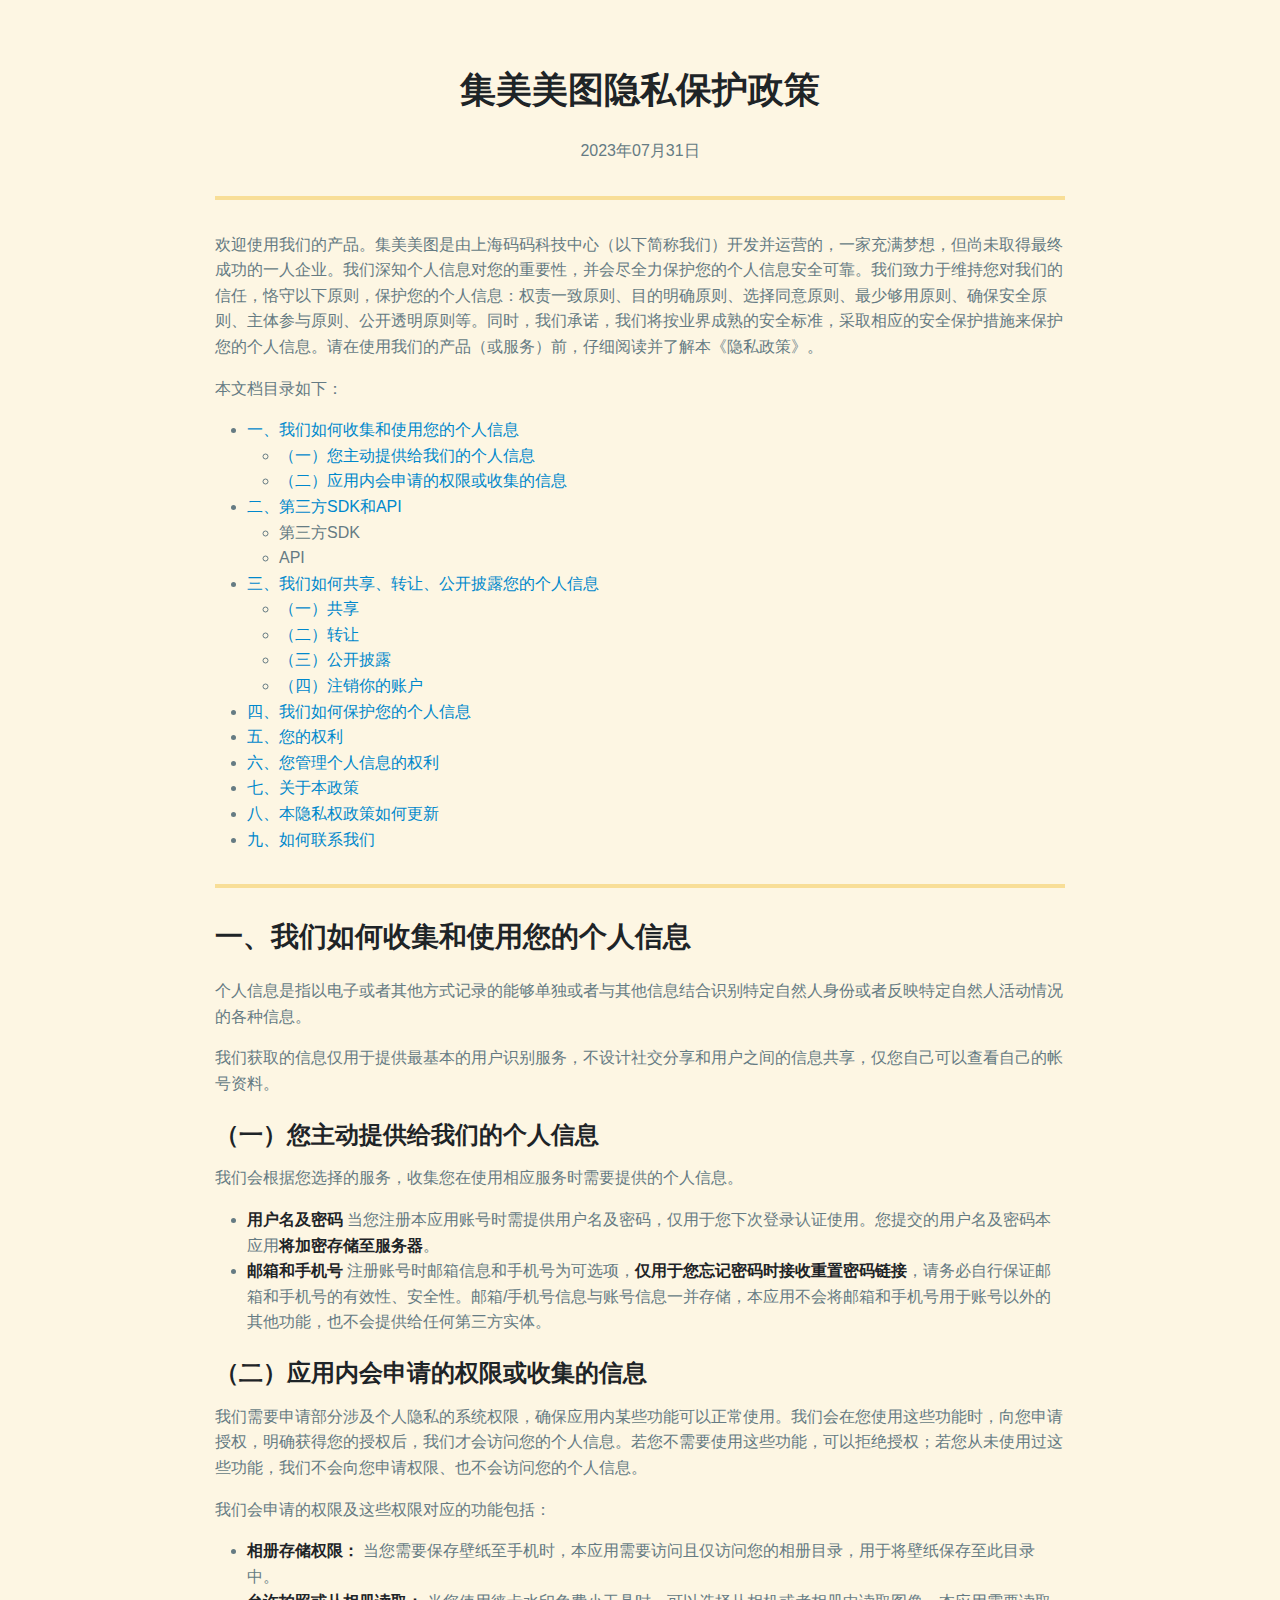
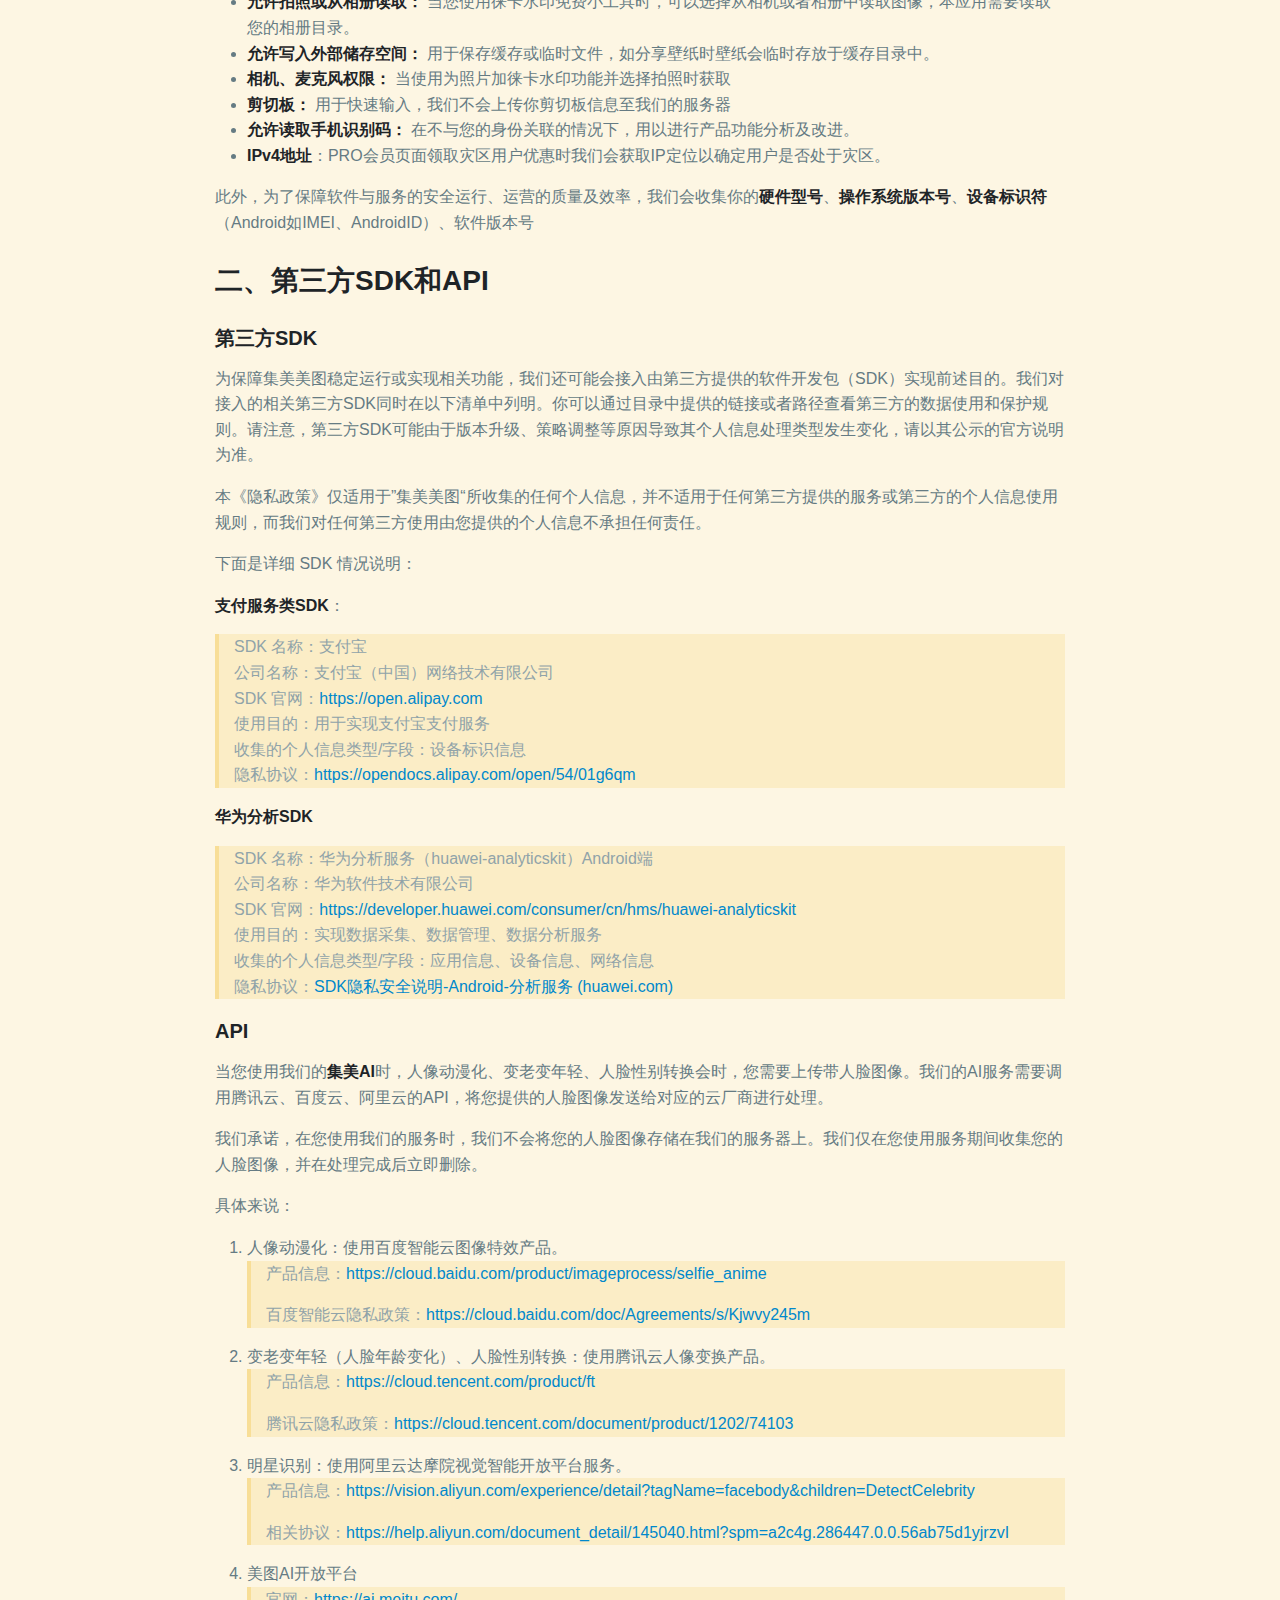
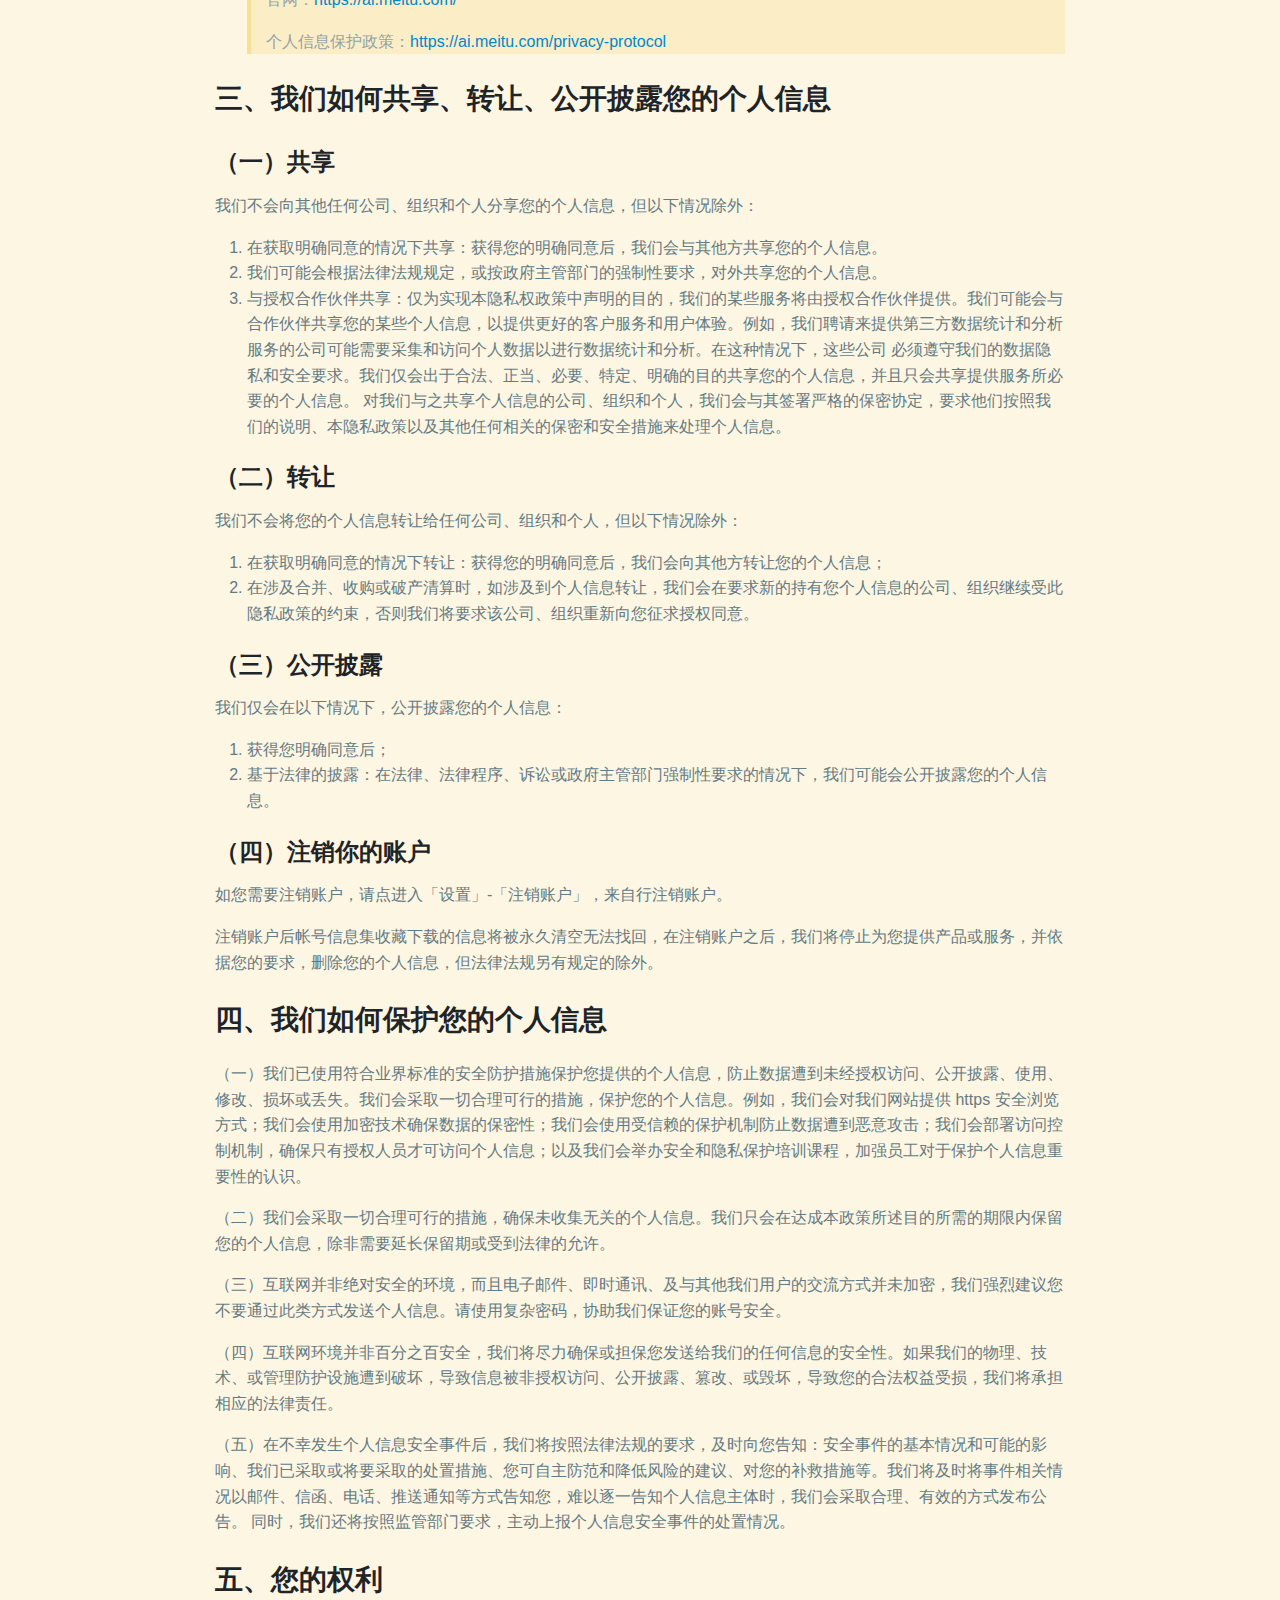
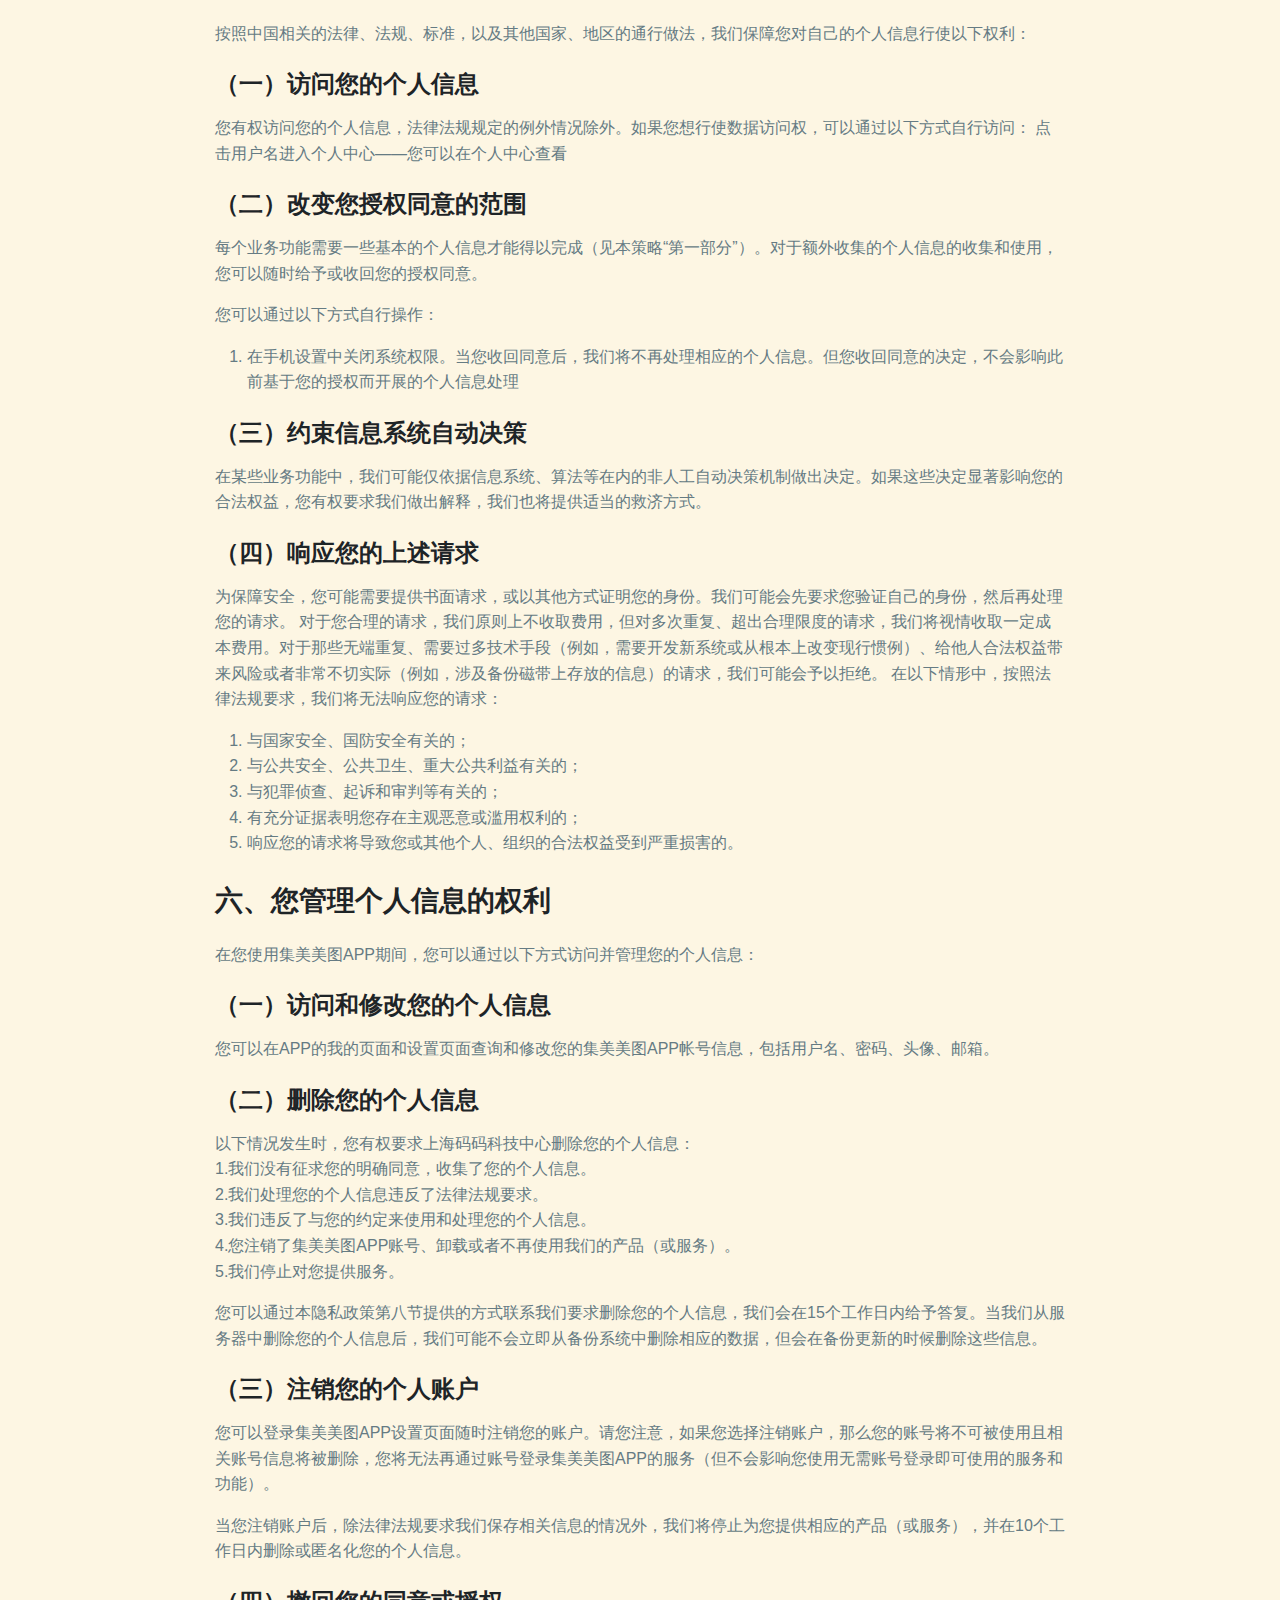
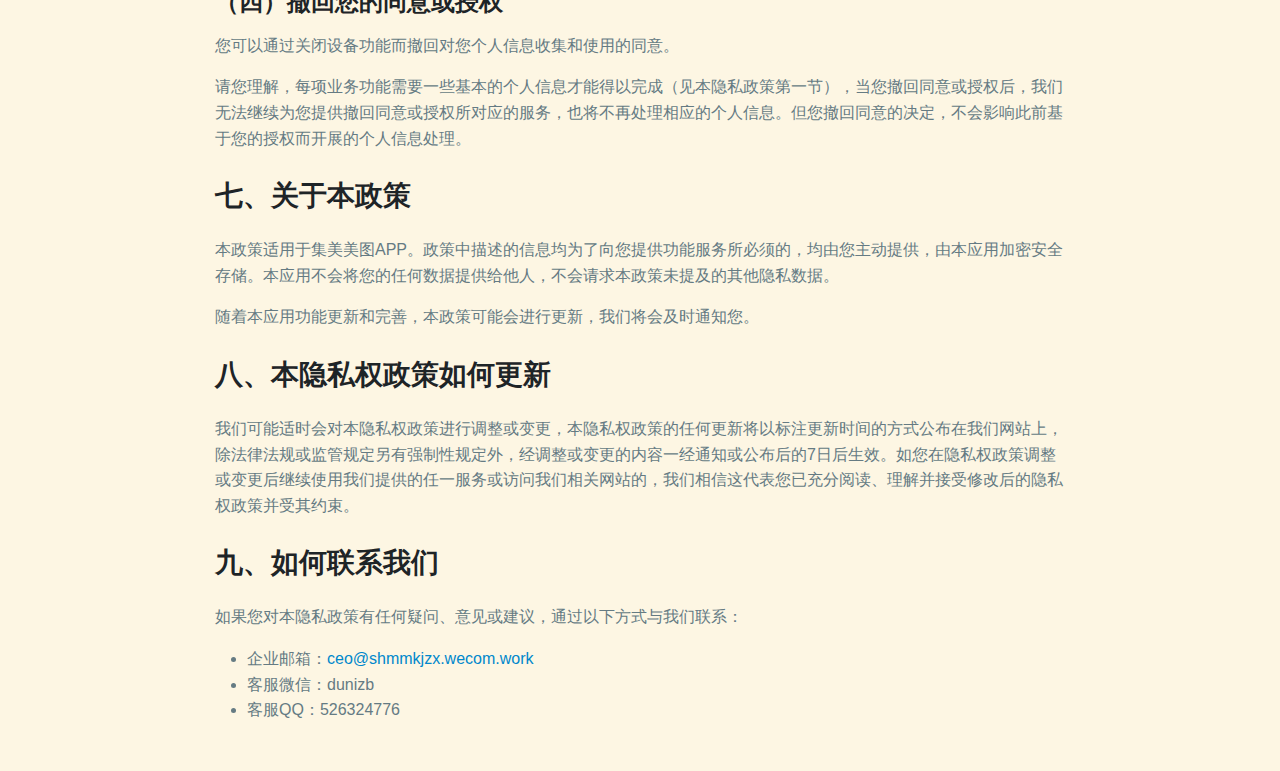
==== commit ca38dc41: "隐私政策 v6" ====
--- a/PrivacyPolicy.html
+++ b/PrivacyPolicy.html
@@ -1,1465 +1,285 @@
+
 <!DOCTYPE html>
-<html lang="en">
-<head>
-  <meta charset="UTF-8">
-  <meta name="viewport" content="width=device-width, initial-scale=1">
-  <title></title>
-  <style>
-  @font-face {
-  font-family: octicons-link;
-  src: url([data-uri]) format('woff');
-}
+<html>
+  <head>
+    <title>隐私保护政策 - 集美美图</title>
+    <meta charset="utf-8">
+    <meta name="viewport" content="width=device-width, initial-scale=1.0">
+    <style>
+    .markdown-preview{width:100%;height:100%;box-sizing:border-box}.markdown-preview ul{list-style:disc}.markdown-preview ul ul{list-style:circle}.markdown-preview ul ul ul{list-style:square}.markdown-preview ol{list-style:decimal}.markdown-preview ol ol,.markdown-preview ul ol{list-style-type:lower-roman}.markdown-preview ol ol ol,.markdown-preview ol ul ol,.markdown-preview ul ol ol,.markdown-preview ul ul ol{list-style-type:lower-alpha}.markdown-preview .newpage,.markdown-preview .pagebreak{page-break-before:always}.markdown-preview pre.line-numbers{position:relative;padding-left:3.8em;counter-reset:linenumber}.markdown-preview pre.line-numbers>code{position:relative}.markdown-preview pre.line-numbers .line-numbers-rows{position:absolute;pointer-events:none;top:1em;font-size:100%;left:0;width:3em;letter-spacing:-1px;border-right:1px solid #999;-webkit-user-select:none;-moz-user-select:none;-ms-user-select:none;user-select:none}.markdown-preview pre.line-numbers .line-numbers-rows>span{pointer-events:none;display:block;counter-increment:linenumber}.markdown-preview pre.line-numbers .line-numbers-rows>span:before{content:counter(linenumber);color:#999;display:block;padding-right:.8em;text-align:right}.markdown-preview .mathjax-exps .MathJax_Display{text-align:center!important}.markdown-preview:not([data-for=preview]) .code-chunk .code-chunk-btn-group{display:none}.markdown-preview:not([data-for=preview]) .code-chunk .status{display:none}.markdown-preview:not([data-for=preview]) .code-chunk .output-div{margin-bottom:16px}.markdown-preview .md-toc{padding:0}.markdown-preview .md-toc .md-toc-link-wrapper .md-toc-link{display:inline;padding:.25rem 0}.markdown-preview .md-toc .md-toc-link-wrapper .md-toc-link div,.markdown-preview .md-toc .md-toc-link-wrapper .md-toc-link p{display:inline}.markdown-preview .md-toc .md-toc-link-wrapper.highlighted .md-toc-link{font-weight:800}.scrollbar-style::-webkit-scrollbar{width:8px}.scrollbar-style::-webkit-scrollbar-track{border-radius:10px;background-color:transparent}.scrollbar-style::-webkit-scrollbar-thumb{border-radius:5px;background-color:rgba(150,150,150,.66);border:4px solid rgba(150,150,150,.66);background-clip:content-box}html body[for=html-export]:not([data-presentation-mode]){position:relative;width:100%;height:100%;top:0;left:0;margin:0;padding:0;overflow:auto}html body[for=html-export]:not([data-presentation-mode]) .markdown-preview{position:relative;top:0;min-height:100vh}@media screen and (min-width:914px){html body[for=html-export]:not([data-presentation-mode]) .markdown-preview{padding:2em calc(50% - 457px + 2em)}}@media screen and (max-width:914px){html body[for=html-export]:not([data-presentation-mode]) .markdown-preview{padding:2em}}@media screen and (max-width:450px){html body[for=html-export]:not([data-presentation-mode]) .markdown-preview{font-size:14px!important;padding:1em}}@media print{html body[for=html-export]:not([data-presentation-mode]) #sidebar-toc-btn{display:none}}html body[for=html-export]:not([data-presentation-mode]) #sidebar-toc-btn{position:fixed;bottom:8px;left:8px;font-size:28px;cursor:pointer;color:inherit;z-index:99;width:32px;text-align:center;opacity:.4}html body[for=html-export]:not([data-presentation-mode])[html-show-sidebar-toc] #sidebar-toc-btn{opacity:1}html body[for=html-export]:not([data-presentation-mode])[html-show-sidebar-toc] .md-sidebar-toc{position:fixed;top:0;left:0;width:300px;height:100%;padding:32px 0 48px 0;font-size:14px;box-shadow:0 0 4px rgba(150,150,150,.33);box-sizing:border-box;overflow:auto;background-color:inherit}html body[for=html-export]:not([data-presentation-mode])[html-show-sidebar-toc] .md-sidebar-toc::-webkit-scrollbar{width:8px}html body[for=html-export]:not([data-presentation-mode])[html-show-sidebar-toc] .md-sidebar-toc::-webkit-scrollbar-track{border-radius:10px;background-color:transparent}html body[for=html-export]:not([data-presentation-mode])[html-show-sidebar-toc] .md-sidebar-toc::-webkit-scrollbar-thumb{border-radius:5px;background-color:rgba(150,150,150,.66);border:4px solid rgba(150,150,150,.66);background-clip:content-box}html body[for=html-export]:not([data-presentation-mode])[html-show-sidebar-toc] .md-sidebar-toc a{text-decoration:none}html body[for=html-export]:not([data-presentation-mode])[html-show-sidebar-toc] .md-sidebar-toc .md-toc{padding:0 16px}html body[for=html-export]:not([data-presentation-mode])[html-show-sidebar-toc] .md-sidebar-toc .md-toc .md-toc-link-wrapper .md-toc-link{display:inline;padding:.25rem 0}html body[for=html-export]:not([data-presentation-mode])[html-show-sidebar-toc] .md-sidebar-toc .md-toc .md-toc-link-wrapper .md-toc-link div,html body[for=html-export]:not([data-presentation-mode])[html-show-sidebar-toc] .md-sidebar-toc .md-toc .md-toc-link-wrapper .md-toc-link p{display:inline}html body[for=html-export]:not([data-presentation-mode])[html-show-sidebar-toc] .md-sidebar-toc .md-toc .md-toc-link-wrapper.highlighted .md-toc-link{font-weight:800}html body[for=html-export]:not([data-presentation-mode])[html-show-sidebar-toc] .markdown-preview{left:300px;width:calc(100% - 300px);padding:2em calc(50% - 457px - 300px / 2);margin:0;box-sizing:border-box}@media screen and (max-width:1274px){html body[for=html-export]:not([data-presentation-mode])[html-show-sidebar-toc] .markdown-preview{padding:2em}}@media screen and (max-width:450px){html body[for=html-export]:not([data-presentation-mode])[html-show-sidebar-toc] .markdown-preview{width:100%}}html body[for=html-export]:not([data-presentation-mode]):not([html-show-sidebar-toc]) .markdown-preview{left:50%;transform:translateX(-50%)}html body[for=html-export]:not([data-presentation-mode]):not([html-show-sidebar-toc]) .md-sidebar-toc{display:none}pre{font-family:Menlo,Monaco,Consolas,'Courier New',monospace;direction:ltr;text-align:left;white-space:pre;word-spacing:normal;word-break:normal;padding:1em;margin:.5em 0;overflow:auto;line-height:1.5;tab-size:4;hyphens:none;color:#657b83;background-color:#fbedc6!important;border:#f8de97;border-radius:3px}pre[class*=language-]{padding:1em}code[class*=language-] .token.cdata,code[class*=language-] .token.comment,code[class*=language-] .token.doctype,code[class*=language-] .token.prolog,pre[class*=language-] .token.cdata,pre[class*=language-] .token.comment,pre[class*=language-] .token.doctype,pre[class*=language-] .token.prolog{color:#93a1a1;font-style:italic}code[class*=language-] .token.punctuation,pre[class*=language-] .token.punctuation{color:#93a1a1}code[class*=language-] .namespace,pre[class*=language-] .namespace{opacity:.7}code[class*=language-] .token.property,pre[class*=language-] .token.property{color:#859900}code[class*=language-] .token.boolean,code[class*=language-] .token.function-name,code[class*=language-] .token.number,pre[class*=language-] .token.boolean,pre[class*=language-] .token.function-name,pre[class*=language-] .token.number{color:#d33682}code[class*=language-] .token.tag,pre[class*=language-] .token.tag{color:#268bd2}code[class*=language-] .token.selector,pre[class*=language-] .token.selector{color:#859900}code[class*=language-] .token.attr-name,pre[class*=language-] .token.attr-name{color:#657b83}code[class*=language-] .token.string,pre[class*=language-] .token.string{color:#2aa198}code[class*=language-] .token.char,pre[class*=language-] .token.char{color:#cb4b16}code[class*=language-] .token.builtin,pre[class*=language-] .token.builtin{color:#859900}code[class*=language-] .token.entity,pre[class*=language-] .token.entity{color:#268bd2}code[class*=language-] .token.url,pre[class*=language-] .token.url{color:#93a1a1}code[class*=language-] .token.atrule,code[class*=language-] .token.attr-value,code[class*=language-] .token.keyword,pre[class*=language-] .token.atrule,pre[class*=language-] .token.attr-value,pre[class*=language-] .token.keyword{color:#859900}code[class*=language-] .token.function,pre[class*=language-] .token.function{color:#268bd2}code[class*=language-] .token.class-name,pre[class*=language-] .token.class-name{color:#268bd2}code[class*=language-] .token.variable,pre[class*=language-] .token.variable{color:#268bd2}code[class*=language-] .token.important,code[class*=language-] .token.regex,pre[class*=language-] .token.important,pre[class*=language-] .token.regex{color:#dc322f}code[class*=language-] .token.bold,code[class*=language-] .token.important,pre[class*=language-] .token.bold,pre[class*=language-] .token.important{font-weight:700}code[class*=language-] .token.italic,pre[class*=language-] .token.italic{font-style:italic}code[class*=language-] .token.entity,pre[class*=language-] .token.entity{cursor:help}pre[data-line]{position:relative;padding:1em 0 1em 3em}pre[data-line] .line-highlight-wrapper{position:absolute;top:0;left:0;background-color:transparent;display:block;width:100%}pre[data-line] .line-highlight{position:absolute;left:0;right:0;padding:inherit 0;margin-top:1em;background:hsla(24,20%,50%,.08);background:linear-gradient(to right,hsla(24,20%,50%,.1) 70%,hsla(24,20%,50%,0));pointer-events:none;line-height:inherit;white-space:pre}pre[data-line] .line-highlight:before,pre[data-line] .line-highlight[data-end]:after{content:attr(data-start);position:absolute;top:.4em;left:.6em;min-width:1em;padding:0 .5em;background-color:hsla(24,20%,50%,.4);color:#f4f1ef;font:bold 65%/1.5 sans-serif;text-align:center;vertical-align:.3em;border-radius:999px;text-shadow:none;box-shadow:0 1px #fff}pre[data-line] .line-highlight[data-end]:after{content:attr(data-end);top:auto;bottom:.4em}.emoji{height:.8em}html body{font-family:'Helvetica Neue',Helvetica,'Segoe UI',Arial,freesans,sans-serif;font-size:16px;line-height:1.6;color:#657b83;background-color:#fdf6e3;overflow:initial;box-sizing:border-box;word-wrap:break-word}html body>:first-child{margin-top:0}html body h1,html body h2,html body h3,html body h4,html body h5,html body h6{line-height:1.2;margin-top:1em;margin-bottom:16px;color:#1e2427}html body h1{font-size:2.25em;font-weight:300;padding-bottom:.3em}html body h2{font-size:1.75em;font-weight:400;padding-bottom:.3em}html body h3{font-size:1.5em;font-weight:500}html body h4{font-size:1.25em;font-weight:600}html body h5{font-size:1.1em;font-weight:600}html body h6{font-size:1em;font-weight:600}html body h1,html body h2,html body h3,html body h4,html body h5{font-weight:600}html body h5{font-size:1em}html body h6{color:#90a3a9}html body strong{color:#1e2427}html body del{color:#90a3a9}html body a:not([href]){color:inherit;text-decoration:none}html body a{color:#08c;text-decoration:none}html body a:hover{color:#00a3f5;text-decoration:none}html body img{max-width:100%}html body>p{margin-top:0;margin-bottom:16px;word-wrap:break-word}html body>ol,html body>ul{margin-bottom:16px}html body ol,html body ul{padding-left:2em}html body ol.no-list,html body ul.no-list{padding:0;list-style-type:none}html body ol ol,html body ol ul,html body ul ol,html body ul ul{margin-top:0;margin-bottom:0}html body li{margin-bottom:0}html body li.task-list-item{list-style:none}html body li>p{margin-top:0;margin-bottom:0}html body .task-list-item-checkbox{margin:0 .2em .25em -1.8em;vertical-align:middle}html body .task-list-item-checkbox:hover{cursor:pointer}html body blockquote{margin:16px 0;font-size:inherit;padding:0 15px;color:#90a3a9;background-color:#fbedc6;border-left:4px solid #f8de97}html body blockquote>:first-child{margin-top:0}html body blockquote>:last-child{margin-bottom:0}html body hr{height:4px;margin:32px 0;background-color:#f8de97;border:0 none}html body table{margin:10px 0 15px 0;border-collapse:collapse;border-spacing:0;display:block;width:100%;overflow:auto;word-break:normal;word-break:keep-all}html body table th{font-weight:700;color:#1e2427}html body table td,html body table th{border:1px solid #f8de97;padding:6px 13px}html body dl{padding:0}html body dl dt{padding:0;margin-top:16px;font-size:1em;font-style:italic;font-weight:700}html body dl dd{padding:0 16px;margin-bottom:16px}html body code{font-family:Menlo,Monaco,Consolas,'Courier New',monospace;font-size:.85em;color:#1e2427;background-color:#fbedc6;border-radius:3px;padding:.2em 0}html body code::after,html body code::before{letter-spacing:-.2em;content:'\00a0'}html body pre>code{padding:0;margin:0;word-break:normal;white-space:pre;background:0 0;border:0}html body .highlight{margin-bottom:16px}html body .highlight pre,html body pre{padding:1em;overflow:auto;line-height:1.45;border:#f8de97;border-radius:3px}html body .highlight pre{margin-bottom:0;word-break:normal}html body pre code,html body pre tt{display:inline;max-width:initial;padding:0;margin:0;overflow:initial;line-height:inherit;word-wrap:normal;background-color:transparent;border:0}html body pre code:after,html body pre code:before,html body pre tt:after,html body pre tt:before{content:normal}html body blockquote,html body dl,html body ol,html body p,html body pre,html body ul{margin-top:0;margin-bottom:16px}html body kbd{color:#1e2427;border:1px solid #f8de97;border-bottom:2px solid #f6d47a;padding:2px 4px;background-color:#fbedc6;border-radius:3px}@media print{html body{background-color:#fdf6e3}html body h1,html body h2,html body h3,html body h4,html body h5,html body h6{color:#1e2427;page-break-after:avoid}html body blockquote{color:#90a3a9}html body pre{page-break-inside:avoid}html body table{display:table}html body img{display:block;max-width:100%;max-height:100%}html body code,html body pre{word-wrap:break-word;white-space:pre}}
+    /* Please visit the URL below for more information: */
+/*   https://shd101wyy.github.io/markdown-preview-enhanced/#/customize-css */
 
-.markdown-body .octicon {
-  display: inline-block;
-  fill: currentColor;
-  vertical-align: text-bottom;
-}
-
-.markdown-body .anchor {
-  float: left;
-  line-height: 1;
-  margin-left: -20px;
-  padding-right: 4px;
-}
-
-.markdown-body .anchor:focus {
-  outline: none;
-}
-
-.markdown-body h1 .octicon-link,
-.markdown-body h2 .octicon-link,
-.markdown-body h3 .octicon-link,
-.markdown-body h4 .octicon-link,
-.markdown-body h5 .octicon-link,
-.markdown-body h6 .octicon-link {
-  color: #1b1f23;
-  vertical-align: middle;
-  visibility: hidden;
-}
-
-.markdown-body h1:hover .anchor,
-.markdown-body h2:hover .anchor,
-.markdown-body h3:hover .anchor,
-.markdown-body h4:hover .anchor,
-.markdown-body h5:hover .anchor,
-.markdown-body h6:hover .anchor {
-  text-decoration: none;
-}
-
-.markdown-body h1:hover .anchor .octicon-link,
-.markdown-body h2:hover .anchor .octicon-link,
-.markdown-body h3:hover .anchor .octicon-link,
-.markdown-body h4:hover .anchor .octicon-link,
-.markdown-body h5:hover .anchor .octicon-link,
-.markdown-body h6:hover .anchor .octicon-link {
-  visibility: visible;
-}
-
-.markdown-body {
-  -ms-text-size-adjust: 100%;
-  -webkit-text-size-adjust: 100%;
-  color: #24292e;
-  line-height: 1.5;
-  font-family: -apple-system,BlinkMacSystemFont,Segoe UI,Helvetica,Arial,sans-serif,Apple Color Emoji,Segoe UI Emoji,Segoe UI Symbol;
-  font-size: 16px;
-  line-height: 1.5;
-  word-wrap: break-word;
-}
-
-.markdown-body .pl-c {
-  color: #6a737d;
-}
-
-.markdown-body .pl-c1,
-.markdown-body .pl-s .pl-v {
-  color: #005cc5;
-}
-
-.markdown-body .pl-e,
-.markdown-body .pl-en {
-  color: #6f42c1;
-}
-
-.markdown-body .pl-s .pl-s1,
-.markdown-body .pl-smi {
-  color: #24292e;
-}
-
-.markdown-body .pl-ent {
-  color: #22863a;
-}
-
-.markdown-body .pl-k {
-  color: #d73a49;
-}
-
-.markdown-body .pl-pds,
-.markdown-body .pl-s,
-.markdown-body .pl-s .pl-pse .pl-s1,
-.markdown-body .pl-sr,
-.markdown-body .pl-sr .pl-cce,
-.markdown-body .pl-sr .pl-sra,
-.markdown-body .pl-sr .pl-sre {
-  color: #032f62;
-}
-
-.markdown-body .pl-smw,
-.markdown-body .pl-v {
-  color: #e36209;
-}
-
-.markdown-body .pl-bu {
-  color: #b31d28;
-}
-
-.markdown-body .pl-ii {
-  background-color: #b31d28;
-  color: #fafbfc;
-}
-
-.markdown-body .pl-c2 {
-  background-color: #d73a49;
-  color: #fafbfc;
-}
-
-.markdown-body .pl-c2:before {
-  content: "^M";
-}
-
-.markdown-body .pl-sr .pl-cce {
-  color: #22863a;
-  font-weight: 700;
-}
-
-.markdown-body .pl-ml {
-  color: #735c0f;
-}
-
-.markdown-body .pl-mh,
-.markdown-body .pl-mh .pl-en,
-.markdown-body .pl-ms {
-  color: #005cc5;
-  font-weight: 700;
-}
-
-.markdown-body .pl-mi {
-  color: #24292e;
-  font-style: italic;
-}
-
-.markdown-body .pl-mb {
-  color: #24292e;
-  font-weight: 700;
-}
-
-.markdown-body .pl-md {
-  background-color: #ffeef0;
-  color: #b31d28;
-}
-
-.markdown-body .pl-mi1 {
-  background-color: #f0fff4;
-  color: #22863a;
-}
-
-.markdown-body .pl-mc {
-  background-color: #ffebda;
-  color: #e36209;
-}
-
-.markdown-body .pl-mi2 {
-  background-color: #005cc5;
-  color: #f6f8fa;
-}
-
-.markdown-body .pl-mdr {
-  color: #6f42c1;
-  font-weight: 700;
-}
-
-.markdown-body .pl-ba {
-  color: #586069;
-}
-
-.markdown-body .pl-sg {
-  color: #959da5;
-}
-
-.markdown-body .pl-corl {
-  color: #032f62;
-  text-decoration: underline;
-}
-
-.markdown-body details {
-  display: block;
-}
-
-.markdown-body summary {
-  display: list-item;
-}
-
-.markdown-body a {
-  background-color: transparent;
-}
-
-.markdown-body a:active,
-.markdown-body a:hover {
-  outline-width: 0;
-}
-
-.markdown-body strong {
-  font-weight: inherit;
-  font-weight: bolder;
-}
-
-.markdown-body h1 {
-  font-size: 2em;
-  margin: .67em 0;
-}
-
-.markdown-body img {
-  border-style: none;
-}
-
-.markdown-body code,
-.markdown-body kbd,
-.markdown-body pre {
-  font-family: monospace,monospace;
-  font-size: 1em;
-}
-
-.markdown-body hr {
-  box-sizing: content-box;
-  height: 0;
-  overflow: visible;
-}
-
-.markdown-body input {
-  font: inherit;
-  margin: 0;
-}
-
-.markdown-body input {
-  overflow: visible;
-}
-
-.markdown-body [type=checkbox] {
-  box-sizing: border-box;
-  padding: 0;
-}
-
-.markdown-body * {
-  box-sizing: border-box;
-}
-
-.markdown-body input {
-  font-family: inherit;
-  font-size: inherit;
-  line-height: inherit;
-}
-
-.markdown-body a {
-  color: #0366d6;
-  text-decoration: none;
-}
-
-.markdown-body a:hover {
-  text-decoration: underline;
-}
-
-.markdown-body strong {
-  font-weight: 600;
-}
-
-.markdown-body hr {
-  background: transparent;
-  border: 0;
-  border-bottom: 1px solid #dfe2e5;
-  height: 0;
-  margin: 15px 0;
-  overflow: hidden;
-}
-
-.markdown-body hr:before {
-  content: "";
-  display: table;
-}
-
-.markdown-body hr:after {
-  clear: both;
-  content: "";
-  display: table;
-}
-
-.markdown-body table {
-  border-collapse: collapse;
-  border-spacing: 0;
-}
-
-.markdown-body td,
-.markdown-body th {
-  padding: 0;
-}
-
-.markdown-body details summary {
-  cursor: pointer;
-}
-
-.markdown-body h1,
-.markdown-body h2,
-.markdown-body h3,
-.markdown-body h4,
-.markdown-body h5,
-.markdown-body h6 {
-  margin-bottom: 0;
-  margin-top: 0;
-}
-
-.markdown-body h1 {
-  font-size: 32px;
-}
-
-.markdown-body h1,
-.markdown-body h2 {
-  font-weight: 600;
-}
-
-.markdown-body h2 {
-  font-size: 24px;
-}
-
-.markdown-body h3 {
-  font-size: 20px;
-}
-
-.markdown-body h3,
-.markdown-body h4 {
-  font-weight: 600;
-}
-
-.markdown-body h4 {
-  font-size: 16px;
-}
-
-.markdown-body h5 {
-  font-size: 14px;
-}
-
-.markdown-body h5,
-.markdown-body h6 {
-  font-weight: 600;
-}
-
-.markdown-body h6 {
-  font-size: 12px;
-}
-
-.markdown-body p {
-  margin-bottom: 10px;
-  margin-top: 0;
-}
-
-.markdown-body blockquote {
-  margin: 0;
-}
-
-.markdown-body ol,
-.markdown-body ul {
-  margin-bottom: 0;
-  margin-top: 0;
-  padding-left: 0;
-}
-
-.markdown-body ol ol,
-.markdown-body ul ol {
-  list-style-type: lower-roman;
-}
-
-.markdown-body ol ol ol,
-.markdown-body ol ul ol,
-.markdown-body ul ol ol,
-.markdown-body ul ul ol {
-  list-style-type: lower-alpha;
-}
-
-.markdown-body dd {
-  margin-left: 0;
-}
-
-.markdown-body code,
-.markdown-body pre {
-  font-family: SFMono-Regular,Consolas,Liberation Mono,Menlo,Courier,monospace;
-  font-size: 12px;
-}
-
-.markdown-body pre {
-  margin-bottom: 0;
-  margin-top: 0;
-}
-
-.markdown-body input::-webkit-inner-spin-button,
-.markdown-body input::-webkit-outer-spin-button {
-  -webkit-appearance: none;
-  appearance: none;
-  margin: 0;
-}
-
-.markdown-body .border {
-  border: 1px solid #e1e4e8!important;
-}
-
-.markdown-body .border-0 {
-  border: 0!important;
-}
-
-.markdown-body .border-bottom {
-  border-bottom: 1px solid #e1e4e8!important;
-}
-
-.markdown-body .rounded-1 {
-  border-radius: 3px!important;
-}
-
-.markdown-body .bg-white {
-  background-color: #fff!important;
-}
-
-.markdown-body .bg-gray-light {
-  background-color: #fafbfc!important;
-}
-
-.markdown-body .text-gray-light {
-  color: #6a737d!important;
-}
-
-.markdown-body .mb-0 {
-  margin-bottom: 0!important;
-}
-
-.markdown-body .my-2 {
-  margin-bottom: 8px!important;
-  margin-top: 8px!important;
-}
-
-.markdown-body .pl-0 {
-  padding-left: 0!important;
-}
-
-.markdown-body .py-0 {
-  padding-bottom: 0!important;
-  padding-top: 0!important;
-}
-
-.markdown-body .pl-1 {
-  padding-left: 4px!important;
-}
-
-.markdown-body .pl-2 {
-  padding-left: 8px!important;
-}
-
-.markdown-body .py-2 {
-  padding-bottom: 8px!important;
-  padding-top: 8px!important;
-}
-
-.markdown-body .pl-3,
-.markdown-body .px-3 {
-  padding-left: 16px!important;
-}
-
-.markdown-body .px-3 {
-  padding-right: 16px!important;
-}
-
-.markdown-body .pl-4 {
-  padding-left: 24px!important;
-}
-
-.markdown-body .pl-5 {
-  padding-left: 32px!important;
-}
-
-.markdown-body .pl-6 {
-  padding-left: 40px!important;
-}
-
-.markdown-body .f6 {
-  font-size: 12px!important;
-}
-
-.markdown-body .lh-condensed {
-  line-height: 1.25!important;
-}
-
-.markdown-body .text-bold {
-  font-weight: 600!important;
-}
-
-.markdown-body:before {
-  content: "";
-  display: table;
-}
-
-.markdown-body:after {
-  clear: both;
-  content: "";
-  display: table;
-}
-
-.markdown-body>:first-child {
-  margin-top: 0!important;
-}
-
-.markdown-body>:last-child {
-  margin-bottom: 0!important;
-}
-
-.markdown-body a:not([href]) {
-  color: inherit;
-  text-decoration: none;
-}
-
-.markdown-body blockquote,
-.markdown-body dl,
-.markdown-body ol,
-.markdown-body p,
-.markdown-body pre,
-.markdown-body table,
-.markdown-body ul {
-  margin-bottom: 16px;
-  margin-top: 0;
-}
-
-.markdown-body hr {
-  background-color: #e1e4e8;
-  border: 0;
-  height: .25em;
-  margin: 24px 0;
-  padding: 0;
-}
-
-.markdown-body blockquote {
-  border-left: .25em solid #dfe2e5;
-  color: #6a737d;
-  padding: 0 1em;
-}
-
-.markdown-body blockquote>:first-child {
-  margin-top: 0;
-}
-
-.markdown-body blockquote>:last-child {
-  margin-bottom: 0;
-}
-
-.markdown-body kbd {
-  background-color: #fafbfc;
-  border: 1px solid #c6cbd1;
-  border-bottom-color: #959da5;
-  border-radius: 3px;
-  box-shadow: inset 0 -1px 0 #959da5;
-  color: #444d56;
-  display: inline-block;
-  font-size: 11px;
-  line-height: 10px;
-  padding: 3px 5px;
-  vertical-align: middle;
-}
-
-.markdown-body h1,
-.markdown-body h2,
-.markdown-body h3,
-.markdown-body h4,
-.markdown-body h5,
-.markdown-body h6 {
-  font-weight: 600;
-  line-height: 1.25;
-  margin-bottom: 16px;
-  margin-top: 24px;
-}
-
-.markdown-body h1 {
-  font-size: 2em;
-}
-
-.markdown-body h1,
-.markdown-body h2 {
-  border-bottom: 1px solid #eaecef;
-  padding-bottom: .3em;
-}
-
-.markdown-body h2 {
-  font-size: 1.5em;
-}
-
-.markdown-body h3 {
-  font-size: 1.25em;
-}
-
-.markdown-body h4 {
-  font-size: 1em;
-}
-
-.markdown-body h5 {
-  font-size: .875em;
-}
-
-.markdown-body h6 {
-  color: #6a737d;
-  font-size: .85em;
-}
-
-.markdown-body ol,
-.markdown-body ul {
-  padding-left: 2em;
-}
-
-.markdown-body ol ol,
-.markdown-body ol ul,
-.markdown-body ul ol,
-.markdown-body ul ul {
-  margin-bottom: 0;
-  margin-top: 0;
-}
-
-.markdown-body li {
-  word-wrap: break-all;
-}
-
-.markdown-body li>p {
-  margin-top: 16px;
-}
-
-.markdown-body li+li {
-  margin-top: .25em;
-}
-
-.markdown-body dl {
-  padding: 0;
-}
-
-.markdown-body dl dt {
-  font-size: 1em;
-  font-style: italic;
-  font-weight: 600;
-  margin-top: 16px;
-  padding: 0;
-}
-
-.markdown-body dl dd {
-  margin-bottom: 16px;
-  padding: 0 16px;
-}
-
-.markdown-body table {
-  display: block;
-  overflow: auto;
-  width: 100%;
-}
-
-.markdown-body table th {
-  font-weight: 600;
-}
-
-.markdown-body table td,
-.markdown-body table th {
-  border: 1px solid #dfe2e5;
-  padding: 6px 13px;
-}
-
-.markdown-body table tr {
-  background-color: #fff;
-  border-top: 1px solid #c6cbd1;
-}
-
-.markdown-body table tr:nth-child(2n) {
-  background-color: #f6f8fa;
-}
-
-.markdown-body img {
-  background-color: #fff;
-  box-sizing: content-box;
-  max-width: 100%;
-}
-
-.markdown-body img[align=right] {
-  padding-left: 20px;
-}
-
-.markdown-body img[align=left] {
-  padding-right: 20px;
-}
-
-.markdown-body code {
-  background-color: rgba(27,31,35,.05);
-  border-radius: 3px;
-  font-size: 85%;
-  margin: 0;
-  padding: .2em .4em;
-}
-
-.markdown-body pre {
-  word-wrap: normal;
-}
-
-.markdown-body pre>code {
-  background: transparent;
-  border: 0;
-  font-size: 100%;
-  margin: 0;
-  padding: 0;
-  white-space: pre;
-  word-break: normal;
-}
-
-.markdown-body .highlight {
-  margin-bottom: 16px;
-}
-
-.markdown-body .highlight pre {
-  margin-bottom: 0;
-  word-break: normal;
-}
-
-.markdown-body .highlight pre,
-.markdown-body pre {
-  background-color: #f6f8fa;
-  border-radius: 3px;
-  font-size: 85%;
-  line-height: 1.45;
-  overflow: auto;
-  padding: 16px;
-}
-
-.markdown-body pre code {
-  background-color: transparent;
-  border: 0;
-  display: inline;
-  line-height: inherit;
-  margin: 0;
-  max-width: auto;
-  overflow: visible;
-  padding: 0;
-  word-wrap: normal;
-}
-
-.markdown-body .commit-tease-sha {
-  color: #444d56;
-  display: inline-block;
-  font-family: SFMono-Regular,Consolas,Liberation Mono,Menlo,Courier,monospace;
-  font-size: 90%;
-}
-
-.markdown-body .blob-wrapper {
-  border-bottom-left-radius: 3px;
-  border-bottom-right-radius: 3px;
-  overflow-x: auto;
-  overflow-y: hidden;
-}
-
-.markdown-body .blob-wrapper-embedded {
-  max-height: 240px;
-  overflow-y: auto;
-}
-
-.markdown-body .blob-num {
-  -moz-user-select: none;
-  -ms-user-select: none;
-  -webkit-user-select: none;
-  color: rgba(27,31,35,.3);
-  cursor: pointer;
-  font-family: SFMono-Regular,Consolas,Liberation Mono,Menlo,Courier,monospace;
-  font-size: 12px;
-  line-height: 20px;
-  min-width: 50px;
-  padding-left: 10px;
-  padding-right: 10px;
-  text-align: right;
-  user-select: none;
-  vertical-align: top;
-  white-space: nowrap;
-  width: 1%;
-}
-
-.markdown-body .blob-num:hover {
-  color: rgba(27,31,35,.6);
-}
-
-.markdown-body .blob-num:before {
-  content: attr(data-line-number);
-}
-
-.markdown-body .blob-code {
-  line-height: 20px;
-  padding-left: 10px;
-  padding-right: 10px;
-  position: relative;
-  vertical-align: top;
-}
-
-.markdown-body .blob-code-inner {
-  color: #24292e;
-  font-family: SFMono-Regular,Consolas,Liberation Mono,Menlo,Courier,monospace;
-  font-size: 12px;
-  overflow: visible;
-  white-space: pre;
-  word-wrap: normal;
-}
-
-.markdown-body .pl-token.active,
-.markdown-body .pl-token:hover {
-  background: #ffea7f;
-  cursor: pointer;
-}
-
-.markdown-body kbd {
-  background-color: #fafbfc;
-  border: 1px solid #d1d5da;
-  border-bottom-color: #c6cbd1;
-  border-radius: 3px;
-  box-shadow: inset 0 -1px 0 #c6cbd1;
-  color: #444d56;
-  display: inline-block;
-  font: 11px SFMono-Regular,Consolas,Liberation Mono,Menlo,Courier,monospace;
-  line-height: 10px;
-  padding: 3px 5px;
-  vertical-align: middle;
-}
-
-.markdown-body :checked+.radio-label {
-  border-color: #0366d6;
-  position: relative;
-  z-index: 1;
-}
-
-.markdown-body .tab-size[data-tab-size="1"] {
-  -moz-tab-size: 1;
-  tab-size: 1;
-}
-
-.markdown-body .tab-size[data-tab-size="2"] {
-  -moz-tab-size: 2;
-  tab-size: 2;
-}
-
-.markdown-body .tab-size[data-tab-size="3"] {
-  -moz-tab-size: 3;
-  tab-size: 3;
-}
-
-.markdown-body .tab-size[data-tab-size="4"] {
-  -moz-tab-size: 4;
-  tab-size: 4;
-}
-
-.markdown-body .tab-size[data-tab-size="5"] {
-  -moz-tab-size: 5;
-  tab-size: 5;
-}
-
-.markdown-body .tab-size[data-tab-size="6"] {
-  -moz-tab-size: 6;
-  tab-size: 6;
-}
-
-.markdown-body .tab-size[data-tab-size="7"] {
-  -moz-tab-size: 7;
-  tab-size: 7;
-}
-
-.markdown-body .tab-size[data-tab-size="8"] {
-  -moz-tab-size: 8;
-  tab-size: 8;
-}
-
-.markdown-body .tab-size[data-tab-size="9"] {
-  -moz-tab-size: 9;
-  tab-size: 9;
-}
-
-.markdown-body .tab-size[data-tab-size="10"] {
-  -moz-tab-size: 10;
-  tab-size: 10;
-}
-
-.markdown-body .tab-size[data-tab-size="11"] {
-  -moz-tab-size: 11;
-  tab-size: 11;
-}
-
-.markdown-body .tab-size[data-tab-size="12"] {
-  -moz-tab-size: 12;
-  tab-size: 12;
-}
-
-.markdown-body .task-list-item {
-  list-style-type: none;
-}
-
-.markdown-body .task-list-item+.task-list-item {
-  margin-top: 3px;
-}
-
-.markdown-body .task-list-item input {
-  margin: 0 .2em .25em -1.6em;
-  vertical-align: middle;
-}
-
-.markdown-body hr {
-  border-bottom-color: #eee;
-}
-
-.markdown-body .pl-0 {
-  padding-left: 0!important;
-}
-
-.markdown-body .pl-1 {
-  padding-left: 4px!important;
-}
-
-.markdown-body .pl-2 {
-  padding-left: 8px!important;
-}
-
-.markdown-body .pl-3 {
-  padding-left: 16px!important;
-}
-
-.markdown-body .pl-4 {
-  padding-left: 24px!important;
-}
-
-.markdown-body .pl-5 {
-  padding-left: 32px!important;
-}
-
-.markdown-body .pl-6 {
-  padding-left: 40px!important;
-}
-
-.markdown-body .pl-7 {
-  padding-left: 48px!important;
-}
-
-.markdown-body .pl-8 {
-  padding-left: 64px!important;
-}
-
-.markdown-body .pl-9 {
-  padding-left: 80px!important;
-}
-
-.markdown-body .pl-10 {
-  padding-left: 96px!important;
-}
-
-.markdown-body .pl-11 {
-  padding-left: 112px!important;
-}
-
-.markdown-body .pl-12 {
-  padding-left: 128px!important;
-}
-
-/*# sourceURL=webpack://./node_modules/github-markdown-css/github-markdown.css */
-/*# sourceMappingURL=[data-uri] */
-  </style>
-  <style>
-  /**
- * prism.js default theme for JavaScript, CSS and HTML
- * Based on dabblet (http://dabblet.com)
- * @author Lea Verou
- */
-
-code[class*="language-"],
-pre[class*="language-"] {
-	color: black;
-	background: none;
-	text-shadow: 0 1px white;
-	font-family: Consolas, Monaco, 'Andale Mono', 'Ubuntu Mono', monospace;
-	font-size: 1em;
-	text-align: left;
-	white-space: pre;
-	word-spacing: normal;
-	word-break: normal;
-	word-wrap: normal;
-	line-height: 1.5;
-
-	-moz-tab-size: 4;
-	-o-tab-size: 4;
-	tab-size: 4;
-
-	-webkit-hyphens: none;
-	-moz-hyphens: none;
-	-ms-hyphens: none;
-	hyphens: none;
-}
-
-pre[class*="language-"]::-moz-selection, pre[class*="language-"] ::-moz-selection,
-code[class*="language-"]::-moz-selection, code[class*="language-"] ::-moz-selection {
-	text-shadow: none;
-	background: #b3d4fc;
-}
-
-pre[class*="language-"]::selection, pre[class*="language-"] ::selection,
-code[class*="language-"]::selection, code[class*="language-"] ::selection {
-	text-shadow: none;
-	background: #b3d4fc;
-}
-
-@media print {
-	code[class*="language-"],
-	pre[class*="language-"] {
-		text-shadow: none;
-	}
-}
-
-/* Code blocks */
-pre[class*="language-"] {
-	padding: 1em;
-	margin: .5em 0;
-	overflow: auto;
-}
-
-:not(pre) > code[class*="language-"],
-pre[class*="language-"] {
-	background: #f5f2f0;
-}
-
-/* Inline code */
-:not(pre) > code[class*="language-"] {
-	padding: .1em;
-	border-radius: .3em;
-	white-space: normal;
-}
-
-.token.comment,
-.token.prolog,
-.token.doctype,
-.token.cdata {
-	color: slategray;
-}
-
-.token.punctuation {
-	color: #999;
-}
-
-.token.namespace {
-	opacity: .7;
-}
-
-.token.property,
-.token.tag,
-.token.boolean,
-.token.number,
-.token.constant,
-.token.symbol,
-.token.deleted {
-	color: #905;
-}
-
-.token.selector,
-.token.attr-name,
-.token.string,
-.token.char,
-.token.builtin,
-.token.inserted {
-	color: #690;
-}
-
-.token.operator,
-.token.entity,
-.token.url,
-.language-css .token.string,
-.style .token.string {
-	color: #9a6e3a;
-	/* This background color was intended by the author of this theme. */
-	background: hsla(0, 0%, 100%, .5);
-}
-
-.token.atrule,
-.token.attr-value,
-.token.keyword {
-	color: #07a;
-}
-
-.token.function,
-.token.class-name {
-	color: #DD4A68;
-}
-
-.token.regex,
-.token.important,
-.token.variable {
-	color: #e90;
-}
-
-.token.important,
-.token.bold {
-	font-weight: bold;
-}
-.token.italic {
-	font-style: italic;
-}
-
-.token.entity {
-	cursor: help;
-}
-
-/*# sourceURL=webpack://./node_modules/prismjs/themes/prism.css */
-/*# sourceMappingURL=[data-uri] */
-  </style>
-  <style>
-  
-  </style>
-  <style>
-    .markdown-body {
-      font-family: -apple-system,Segoe UI,Helvetica,Arial,sans-serif,Apple Color Emoji,Segoe UI Emoji;
-      box-sizing: border-box;
-      min-width: 200px;
-      max-width: 980px;
-      margin: 0 auto;
-      padding: 45px;
-    }
-
-    @media not print {
-      .markdown-body {
-        padding: 45px;
-      }
-
-      @media (max-width: 767px) {
-        .markdown-body {
-          padding: 15px;
-        }
-      }
-    }
-
-    .hf-container {
-      color: #24292e;
-      line-height: 1.3;
-    }
-
-    .markdown-body .highlight pre,
-    .markdown-body pre {
-      white-space: pre-wrap;
-    }
-    .markdown-body table {
-      display: table;
-    }
-    .markdown-body img[data-align="center"] {
-      display: block;
-      margin: 0 auto;
-    }
-    .markdown-body img[data-align="right"] {
-      display: block;
-      margin: 0 0 0 auto;
-    }
-    .markdown-body li.task-list-item {
-      list-style-type: none;
-    }
-    .markdown-body li > [type=checkbox] {
-      margin: 0 0 0 -1.3em;
-    }
-    .markdown-body input[type="checkbox"] ~ p {
-      margin-top: 0;
-      display: inline-block;
-    }
-    .markdown-body ol ol,
-    .markdown-body ul ol {
-      list-style-type: decimal;
-    }
-    .markdown-body ol ol ol,
-    .markdown-body ol ul ol,
-    .markdown-body ul ol ol,
-    .markdown-body ul ul ol {
-      list-style-type: decimal;
-    }
-  </style>
-  <style>.markdown-body a.footnote-ref {
-  text-decoration: none;
-}
-
-.footnotes {
-  font-size: .85em;
-  opacity: .8;
-}
-
-.footnotes li[role="doc-endnote"] {
-  position: relative;
-}
-
-.footnotes .footnote-back {
-  position: absolute;
-  font-family: initial;
-  top: .2em;
-  right: 1em;
-  text-decoration: none;
-}
-
-.inline-math.invalid,
-.multiple-math.invalid {
-  color: rgb(255, 105, 105);
-}
-
-.toc-container {
-  width: 100%;
-}
-
-.toc-container .toc-title {
-  font-weight: 700;
-  font-size: 1.2em;
-  margin-bottom: 0;
-}
-
-.toc-container li,
-.toc-container ul,
-.toc-container ul li {
-  list-style: none !important;
-}
-
-.toc-container > ul {
-  padding-left: 0;
-}
-
-.toc-container ul li span {
-  display : flex;
-}
-
-.toc-container ul li span a {
-  color: inherit;
-  text-decoration: none;
-}
-.toc-container ul li span a:hover {
-  color: inherit;
-  text-decoration: none;
-}
-
-.toc-container ul li span span.dots {
-  flex: 1;
-  height: 0.65em;
-  margin: 0 10px;
-  border-bottom: 2px dotted black;
-}
-
-/*# sourceURL=webpack://./src/muya/lib/assets/styles/exportStyle.css */
-/*# sourceMappingURL=[data-uri] */</style>
-  <style>.markdown-body{}pre.front-matter{display:none!important;}</style>
-</head>
-<body>
-  <article class="markdown-body"><center><h1>集美美图隐私保护政策</h1></center>
-
+    </style>
+    
+    <!-- The content below will be included at the end of the <head> element. --><html><head><script type="text/javascript">
+  document.addEventListener("DOMContentLoaded", function () {
+    // your code here
+  });
+</script></head><body></body></html>
+  </head>
+  <body for="html-export">
+    <div class="crossnote markdown-preview">
+    <html><head></head><body><div>
+<center><h1 ebook-toc-level-1="" heading="集美美图隐私保护政策">集美美图隐私保护政策</h1></center>
 <center>2023年07月31日</center>
-
 <hr>
 <p>欢迎使用我们的产品。集美美图是由上海码码科技中心（以下简称我们）开发并运营的，一家充满梦想，但尚未取得最终成功的一人企业。我们深知个人信息对您的重要性，并会尽全力保护您的个人信息安全可靠。我们致力于维持您对我们的信任，恪守以下原则，保护您的个人信息：权责一致原则、目的明确原则、选择同意原则、最少够用原则、确保安全原则、主体参与原则、公开透明原则等。同时，我们承诺，我们将按业界成熟的安全标准，采取相应的安全保护措施来保护您的个人信息。请在使用我们的产品（或服务）前，仔细阅读并了解本《隐私政策》。</p>
 <p>本文档目录如下：</p>
 <ul>
-<li><p><a href="#%E4%B8%80%E3%80%81%E6%88%91%E4%BB%AC%E5%A6%82%E4%BD%95%E6%94%B6%E9%9B%86%E5%92%8C%E4%BD%BF%E7%94%A8%E6%82%A8%E7%9A%84%E4%B8%AA%E4%BA%BA%E4%BF%A1%E6%81%AF">一、我们如何收集和使用您的个人信息</a></p>
-<ul>
-<li><p><a href="#%EF%BC%88%E4%B8%80%EF%BC%89%E6%82%A8%E4%B8%BB%E5%8A%A8%E6%8F%90%E4%BE%9B%E7%BB%99%E6%88%91%E4%BB%AC%E7%9A%84%E4%B8%AA%E4%BA%BA%E4%BF%A1%E6%81%AF">（一）您主动提供给我们的个人信息</a></p>
-</li>
-<li><p><a href="#%EF%BC%88%E4%BA%8C%EF%BC%89%E5%BA%94%E7%94%A8%E5%86%85%E4%BC%9A%E7%94%B3%E8%AF%B7%E7%9A%84%E6%9D%83%E9%99%90%E6%88%96%E6%94%B6%E9%9B%86%E7%9A%84%E4%BF%A1%E6%81%AF">（二）应用内会申请的权限或收集的信息</a></p>
-</li>
-</ul>
-</li>
-<li><p><a href="#%E4%BA%8C%E3%80%81%E7%AC%AC%E4%B8%89%E6%96%B9SDK%E5%92%8CAPI">二、第三方SDK和API</a></p>
-<ul>
-<li><p>第三方SDK</p>
-</li>
-<li><p>API</p>
-</li>
-</ul>
-</li>
-<li><p><a href="#%E4%B8%89%E3%80%81%E6%88%91%E4%BB%AC%E5%A6%82%E4%BD%95%E5%85%B1%E4%BA%AB%E3%80%81%E8%BD%AC%E8%AE%A9%E3%80%81%E5%85%AC%E5%BC%80%E6%8A%AB%E9%9C%B2%E6%82%A8%E7%9A%84%E4%B8%AA%E4%BA%BA%E4%BF%A1%E6%81%AF">三、我们如何共享、转让、公开披露您的个人信息</a></p>
-<ul>
-<li><p><a href="#%EF%BC%88%E4%B8%80%EF%BC%89%E5%85%B1%E4%BA%AB">（一）共享</a></p>
-</li>
-<li><p><a href="#%EF%BC%88%E4%BA%8C%EF%BC%89%E8%BD%AC%E8%AE%A9">（二）转让</a></p>
-</li>
-<li><p><a href="#%EF%BC%88%E4%B8%89%EF%BC%89%E5%85%AC%E5%BC%80%E6%8A%AB%E9%9C%B2">（三）公开披露</a></p>
-</li>
-<li><p><a href="#%EF%BC%88%E5%9B%9B%EF%BC%89%E6%B3%A8%E9%94%80%E4%BD%A0%E7%9A%84%E8%B4%A6%E6%88%B7">（四）注销你的账户</a></p>
-</li>
-</ul>
-</li>
-<li><p><a href="#%E5%9B%9B%E3%80%81%E6%88%91%E4%BB%AC%E5%A6%82%E4%BD%95%E4%BF%9D%E6%8A%A4%E6%82%A8%E7%9A%84%E4%B8%AA%E4%BA%BA%E4%BF%A1%E6%81%AF">四、我们如何保护您的个人信息</a></p>
-</li>
-<li><p><a href="#%E4%BA%94%E3%80%81%E6%82%A8%E7%9A%84%E6%9D%83%E5%88%A9">五、您的权利</a></p>
-</li>
-<li><p><a href="#%E5%85%AD%E3%80%81%E6%82%A8%E7%AE%A1%E7%90%86%E4%B8%AA%E4%BA%BA%E4%BF%A1%E6%81%AF%E7%9A%84%E6%9D%83%E5%88%A9">六、您管理个人信息的权利</a></p>
-</li>
-<li><p><a href="#%E4%B8%83%E3%80%81%E5%85%B3%E4%BA%8E%E6%9C%AC%E6%94%BF%E7%AD%96">七、关于本政策</a></p>
-</li>
-<li><p><a href="#%E5%85%AB%E3%80%81%E6%9C%AC%E9%9A%90%E7%A7%81%E6%9D%83%E6%94%BF%E7%AD%96%E5%A6%82%E4%BD%95%E6%9B%B4%E6%96%B0">八、本隐私权政策如何更新</a></p>
-</li>
-<li><p><a href="#%E4%B9%9D%E3%80%81%E5%A6%82%E4%BD%95%E8%81%94%E7%B3%BB%E6%88%91%E4%BB%AC">九、如何联系我们</a></p>
+<li>
+<p><a href="#%E4%B8%80%E3%80%81%E6%88%91%E4%BB%AC%E5%A6%82%E4%BD%95%E6%94%B6%E9%9B%86%E5%92%8C%E4%BD%BF%E7%94%A8%E6%82%A8%E7%9A%84%E4%B8%AA%E4%BA%BA%E4%BF%A1%E6%81%AF">一、我们如何收集和使用您的个人信息</a></p>
+<ul>
+<li>
+<p><a href="#%EF%BC%88%E4%B8%80%EF%BC%89%E6%82%A8%E4%B8%BB%E5%8A%A8%E6%8F%90%E4%BE%9B%E7%BB%99%E6%88%91%E4%BB%AC%E7%9A%84%E4%B8%AA%E4%BA%BA%E4%BF%A1%E6%81%AF">（一）您主动提供给我们的个人信息</a></p>
+</li>
+<li>
+<p><a href="#%EF%BC%88%E4%BA%8C%EF%BC%89%E5%BA%94%E7%94%A8%E5%86%85%E4%BC%9A%E7%94%B3%E8%AF%B7%E7%9A%84%E6%9D%83%E9%99%90%E6%88%96%E6%94%B6%E9%9B%86%E7%9A%84%E4%BF%A1%E6%81%AF">（二）应用内会申请的权限或收集的信息</a></p>
+</li>
+</ul>
+</li>
+<li>
+<p><a href="#%E4%BA%8C%E3%80%81%E7%AC%AC%E4%B8%89%E6%96%B9SDK%E5%92%8CAPI">二、第三方SDK和API</a></p>
+<ul>
+<li>
+<p>第三方SDK</p>
+</li>
+<li>
+<p>API</p>
+</li>
+</ul>
+</li>
+<li>
+<p><a href="#%E4%B8%89%E3%80%81%E6%88%91%E4%BB%AC%E5%A6%82%E4%BD%95%E5%85%B1%E4%BA%AB%E3%80%81%E8%BD%AC%E8%AE%A9%E3%80%81%E5%85%AC%E5%BC%80%E6%8A%AB%E9%9C%B2%E6%82%A8%E7%9A%84%E4%B8%AA%E4%BA%BA%E4%BF%A1%E6%81%AF">三、我们如何共享、转让、公开披露您的个人信息</a></p>
+<ul>
+<li>
+<p><a href="#%EF%BC%88%E4%B8%80%EF%BC%89%E5%85%B1%E4%BA%AB">（一）共享</a></p>
+</li>
+<li>
+<p><a href="#%EF%BC%88%E4%BA%8C%EF%BC%89%E8%BD%AC%E8%AE%A9">（二）转让</a></p>
+</li>
+<li>
+<p><a href="#%EF%BC%88%E4%B8%89%EF%BC%89%E5%85%AC%E5%BC%80%E6%8A%AB%E9%9C%B2">（三）公开披露</a></p>
+</li>
+<li>
+<p><a href="#%EF%BC%88%E5%9B%9B%EF%BC%89%E6%B3%A8%E9%94%80%E4%BD%A0%E7%9A%84%E8%B4%A6%E6%88%B7">（四）注销你的账户</a></p>
+</li>
+</ul>
+</li>
+<li>
+<p><a href="#%E5%9B%9B%E3%80%81%E6%88%91%E4%BB%AC%E5%A6%82%E4%BD%95%E4%BF%9D%E6%8A%A4%E6%82%A8%E7%9A%84%E4%B8%AA%E4%BA%BA%E4%BF%A1%E6%81%AF">四、我们如何保护您的个人信息</a></p>
+</li>
+<li>
+<p><a href="#%E4%BA%94%E3%80%81%E6%82%A8%E7%9A%84%E6%9D%83%E5%88%A9">五、您的权利</a></p>
+</li>
+<li>
+<p><a href="#%E5%85%AD%E3%80%81%E6%82%A8%E7%AE%A1%E7%90%86%E4%B8%AA%E4%BA%BA%E4%BF%A1%E6%81%AF%E7%9A%84%E6%9D%83%E5%88%A9">六、您管理个人信息的权利</a></p>
+</li>
+<li>
+<p><a href="#%E4%B8%83%E3%80%81%E5%85%B3%E4%BA%8E%E6%9C%AC%E6%94%BF%E7%AD%96">七、关于本政策</a></p>
+</li>
+<li>
+<p><a href="#%E5%85%AB%E3%80%81%E6%9C%AC%E9%9A%90%E7%A7%81%E6%9D%83%E6%94%BF%E7%AD%96%E5%A6%82%E4%BD%95%E6%9B%B4%E6%96%B0">八、本隐私权政策如何更新</a></p>
+</li>
+<li>
+<p><a href="#%E4%B9%9D%E3%80%81%E5%A6%82%E4%BD%95%E8%81%94%E7%B3%BB%E6%88%91%E4%BB%AC">九、如何联系我们</a></p>
 </li>
 </ul>
 <hr>
-<h2 class="atx" id="一、我们如何收集和使用您的个人信息">一、我们如何收集和使用您的个人信息</h2>
+<h2 id="一-我们如何收集和使用您的个人信息" ebook-toc-level-2="" heading="一、我们如何收集和使用您的个人信息 ">一、我们如何收集和使用您的个人信息 </h2>
 <p>个人信息是指以电子或者其他方式记录的能够单独或者与其他信息结合识别特定自然人身份或者反映特定自然人活动情况的各种信息。</p>
 <p>我们获取的信息仅用于提供最基本的用户识别服务，不设计社交分享和用户之间的信息共享，仅您自己可以查看自己的帐号资料。</p>
-<h3 class="atx" id="（一）您主动提供给我们的个人信息">（一）您主动提供给我们的个人信息</h3>
+<h3 id="一您主动提供给我们的个人信息" ebook-toc-level-3="" heading="（一）您主动提供给我们的个人信息 ">（一）您主动提供给我们的个人信息 </h3>
 <p>我们会根据您选择的服务，收集您在使用相应服务时需要提供的个人信息。</p>
 <ul>
-<li><p><strong>用户名及密码</strong> 当您注册本应用账号时需提供用户名及密码，仅用于您下次登录认证使用。您提交的用户名及密码本应用<strong>将加密存储至服务器</strong>。</p>
-</li>
-<li><p><strong>邮箱和手机号</strong> 注册账号时邮箱信息和手机号为可选项，<strong>仅用于您忘记密码时接收重置密码链接</strong>，请务必自行保证邮箱和手机号的有效性、安全性。邮箱/手机号信息与账号信息一并存储，本应用不会将邮箱和手机号用于账号以外的其他功能，也不会提供给任何第三方实体。</p>
-</li>
-</ul>
-<h3 class="atx" id="（二）应用内会申请的权限或收集的信息">（二）应用内会申请的权限或收集的信息</h3>
+<li>
+<p><strong>用户名及密码</strong> 当您注册本应用账号时需提供用户名及密码，仅用于您下次登录认证使用。您提交的用户名及密码本应用<strong>将加密存储至服务器</strong>。</p>
+</li>
+<li>
+<p><strong>邮箱和手机号</strong> 注册账号时邮箱信息和手机号为可选项，<strong>仅用于您忘记密码时接收重置密码链接</strong>，请务必自行保证邮箱和手机号的有效性、安全性。邮箱/手机号信息与账号信息一并存储，本应用不会将邮箱和手机号用于账号以外的其他功能，也不会提供给任何第三方实体。</p>
+</li>
+</ul>
+<h3 id="二应用内会申请的权限或收集的信息" ebook-toc-level-3="" heading="（二）应用内会申请的权限或收集的信息 ">（二）应用内会申请的权限或收集的信息 </h3>
 <p>我们需要申请部分涉及个人隐私的系统权限，确保应用内某些功能可以正常使用。我们会在您使用这些功能时，向您申请授权，明确获得您的授权后，我们才会访问您的个人信息。若您不需要使用这些功能，可以拒绝授权；若您从未使用过这些功能，我们不会向您申请权限、也不会访问您的个人信息。</p>
 <p>我们会申请的权限及这些权限对应的功能包括：</p>
 <ul>
-<li><p><strong>相册存储权限：</strong> 当您需要保存壁纸至手机时，本应用需要访问且仅访问您的相册目录，用于将壁纸保存至此目录中。</p>
-</li>
-<li><p><strong><strong>允许拍照或从相册读取：</strong></strong> 当您使用徕卡水印免费小工具时，可以选择从相机或者相册中读取图像，本应用需要读取您的相册目录。</p>
-</li>
-<li><p><strong>允许写入外部储存空间：</strong> 用于保存缓存或临时文件，如分享壁纸时壁纸会临时存放于缓存目录中。</p>
-</li>
-<li><p><strong>相机、麦克风权限：</strong> 当使用为照片加徕卡水印功能并选择拍照时获取</p>
-</li>
-<li><p><strong>剪切板：</strong> 用于快速输入，我们不会上传你剪切板信息至我们的服务器</p>
-</li>
-<li><p><strong><strong>允许读取手机识别码：</strong></strong> 在不与您的身份关联的情况下，用以进行产品功能分析及改进。</p>
-</li>
-<li><p><strong>IPv4地址</strong>：PRO会员页面领取灾区用户优惠时我们会获取IP定位以确定用户是否处于灾区。</p>
+<li>
+<p><strong>相册存储权限：</strong> 当您需要保存壁纸至手机时，本应用需要访问且仅访问您的相册目录，用于将壁纸保存至此目录中。</p>
+</li>
+<li>
+<p><strong><strong>允许拍照或从相册读取：</strong></strong> 当您使用徕卡水印免费小工具时，可以选择从相机或者相册中读取图像，本应用需要读取您的相册目录。</p>
+</li>
+<li>
+<p><strong>允许写入外部储存空间：</strong> 用于保存缓存或临时文件，如分享壁纸时壁纸会临时存放于缓存目录中。</p>
+</li>
+<li>
+<p><strong>相机、麦克风权限：</strong> 当使用为照片加徕卡水印功能并选择拍照时获取</p>
+</li>
+<li>
+<p><strong>剪切板：</strong> 用于快速输入，我们不会上传你剪切板信息至我们的服务器</p>
+</li>
+<li>
+<p><strong><strong>允许读取手机识别码：</strong></strong> 在不与您的身份关联的情况下，用以进行产品功能分析及改进。</p>
+</li>
+<li>
+<p><strong>IPv4地址</strong>：PRO会员页面领取灾区用户优惠时我们会获取IP定位以确定用户是否处于灾区。</p>
 </li>
 </ul>
 <p>此外，为了保障软件与服务的安全运行、运营的质量及效率，我们会收集你的<strong>硬件型号</strong>、<strong>操作系统版本号</strong>、<strong>设备标识符</strong>（Android如IMEI、AndroidID）、软件版本号</p>
-<h2 class="atx" id="二、第三方sdk和api">二、第三方SDK和API</h2>
-<h4 class="atx" id="第三方sdk">第三方SDK</h4>
+<h2 id="二-第三方sdk和api" ebook-toc-level-2="" heading="二、第三方SDK和API ">二、第三方SDK和API </h2>
+<h4 id="第三方sdk" ebook-toc-level-4="" heading="第三方SDK ">第三方SDK </h4>
 <p>为保障集美美图稳定运行或实现相关功能，我们还可能会接入由第三方提供的软件开发包（SDK）实现前述目的。我们对接入的相关第三方SDK同时在以下清单中列明。你可以通过目录中提供的链接或者路径查看第三方的数据使用和保护规则。请注意，第三方SDK可能由于版本升级、策略调整等原因导致其个人信息处理类型发生变化，请以其公示的官方说明为准。</p>
 <p>本《隐私政策》仅适用于”集美美图“所收集的任何个人信息，并不适用于任何第三方提供的服务或第三方的个人信息使用规则，而我们对任何第三方使用由您提供的个人信息不承担任何责任。</p>
 <p>下面是详细 SDK 情况说明：</p>
 <p><strong>支付服务类SDK</strong>：</p>
 <blockquote>
-<p>SDK 名称：支付宝<br>公司名称：支付宝（中国）网络技术有限公司<br>SDK 官网：<a href="https://open.alipay.com/">https://open.alipay.com</a><br>使用目的：用于实现支付宝支付服务<br>收集的个人信息类型/字段：设备标识信息<br>隐私协议：<a href="https://opendocs.alipay.com/open/54/01g6qm">https://opendocs.alipay.com/open/54/01g6qm</a></p>
+<p>SDK 名称：支付宝<br>
+公司名称：支付宝（中国）网络技术有限公司<br>
+SDK 官网：<a href="https://open.alipay.com/">https://open.alipay.com</a><br>
+使用目的：用于实现支付宝支付服务<br>
+收集的个人信息类型/字段：设备标识信息<br>
+隐私协议：<a href="https://opendocs.alipay.com/open/54/01g6qm">https://opendocs.alipay.com/open/54/01g6qm</a></p>
 </blockquote>
 <p><strong>华为分析SDK</strong></p>
 <blockquote>
-<p>SDK 名称：华为分析服务（huawei-analyticskit）Android端<br>公司名称：华为软件技术有限公司<br>SDK 官网：<a href="https://developer.huawei.com/consumer/cn/hms/huawei-analyticskit">https://developer.huawei.com/consumer/cn/hms/huawei-analyticskit</a><br>使用目的：实现数据采集、数据管理、数据分析服务<br>收集的个人信息类型/字段：应用信息、设备信息、网络信息<br>隐私协议：<a href="https://developer.huawei.com/consumer/cn/doc/development/HMSCore-Guides/android-sdk-data-security-0000001050745153">SDK隐私安全说明-Android-分析服务 (huawei.com)</a></p>
-</blockquote>
-<h4 class="atx" id="api">API</h4>
+<p>SDK 名称：华为分析服务（huawei-analyticskit）Android端<br>
+公司名称：华为软件技术有限公司<br>
+SDK 官网：<a href="https://developer.huawei.com/consumer/cn/hms/huawei-analyticskit">https://developer.huawei.com/consumer/cn/hms/huawei-analyticskit</a><br>
+使用目的：实现数据采集、数据管理、数据分析服务<br>
+收集的个人信息类型/字段：应用信息、设备信息、网络信息<br>
+隐私协议：<a href="https://developer.huawei.com/consumer/cn/doc/development/HMSCore-Guides/android-sdk-data-security-0000001050745153">SDK隐私安全说明-Android-分析服务 (huawei.com)</a></p>
+</blockquote>
+<h4 id="api" ebook-toc-level-4="" heading="API ">API </h4>
 <p>当您使用我们的<strong>集美AI</strong>时，人像动漫化、变老变年轻、人脸性别转换会时，您需要上传带人脸图像。我们的AI服务需要调用腾讯云、百度云、阿里云的API，将您提供的人脸图像发送给对应的云厂商进行处理。</p>
 <p>我们承诺，在您使用我们的服务时，我们不会将您的人脸图像存储在我们的服务器上。我们仅在您使用服务期间收集您的人脸图像，并在处理完成后立即删除。</p>
 <p>具体来说：</p>
 <ol>
-<li><p>人像动漫化：使用百度智能云图像特效产品。</p>
+<li>
+<p>人像动漫化：使用百度智能云图像特效产品。</p>
 <blockquote>
 <p>产品信息：<a href="https://cloud.baidu.com/product/imageprocess/selfie_anime">https://cloud.baidu.com/product/imageprocess/selfie_anime</a></p>
 <p>百度智能云隐私政策：<a href="https://cloud.baidu.com/doc/Agreements/s/Kjwvy245m">https://cloud.baidu.com/doc/Agreements/s/Kjwvy245m</a></p>
 </blockquote>
 </li>
-<li><p>变老变年轻（人脸年龄变化）、人脸性别转换：使用腾讯云人像变换产品。</p>
+<li>
+<p>变老变年轻（人脸年龄变化）、人脸性别转换：使用腾讯云人像变换产品。</p>
 <blockquote>
 <p>产品信息：<a href="https://cloud.tencent.com/product/ft">https://cloud.tencent.com/product/ft</a></p>
 <p>腾讯云隐私政策：<a href="https://cloud.tencent.com/document/product/1202/74103">https://cloud.tencent.com/document/product/1202/74103</a></p>
 </blockquote>
 </li>
-<li><p>明星识别：使用阿里云达摩院视觉智能开放平台服务。</p>
+<li>
+<p>明星识别：使用阿里云达摩院视觉智能开放平台服务。</p>
 <blockquote>
 <p>产品信息：<a href="https://vision.aliyun.com/experience/detail?tagName=facebody&amp;children=DetectCelebrity">https://vision.aliyun.com/experience/detail?tagName=facebody&amp;children=DetectCelebrity</a></p>
 <p>相关协议：<a href="https://help.aliyun.com/document_detail/145040.html?spm=a2c4g.286447.0.0.56ab75d1yjrzvI">https://help.aliyun.com/document_detail/145040.html?spm=a2c4g.286447.0.0.56ab75d1yjrzvI</a></p>
 </blockquote>
 </li>
-<li><p>美图AI开放平台</p>
+<li>
+<p>美图AI开放平台</p>
 <blockquote>
 <p>官网：<a href="https://ai.meitu.com/">https://ai.meitu.com/</a></p>
 <p>个人信息保护政策：<a href="https://ai.meitu.com/privacy-protocol">https://ai.meitu.com/privacy-protocol</a></p>
 </blockquote>
 </li>
 </ol>
-<h2 class="atx" id="三、我们如何共享、转让、公开披露您的个人信息">三、我们如何共享、转让、公开披露您的个人信息</h2>
-<h3 class="atx" id="（一）共享">（一）共享</h3>
+<h2 id="三-我们如何共享-转让-公开披露您的个人信息" ebook-toc-level-2="" heading="三、我们如何共享、转让、公开披露您的个人信息 ">三、我们如何共享、转让、公开披露您的个人信息 </h2>
+<h3 id="一共享" ebook-toc-level-3="" heading="（一）共享 ">（一）共享 </h3>
 <p>我们不会向其他任何公司、组织和个人分享您的个人信息，但以下情况除外：</p>
 <ol>
 <li>在获取明确同意的情况下共享：获得您的明确同意后，我们会与其他方共享您的个人信息。</li>
 <li>我们可能会根据法律法规规定，或按政府主管部门的强制性要求，对外共享您的个人信息。</li>
 <li>与授权合作伙伴共享：仅为实现本隐私权政策中声明的目的，我们的某些服务将由授权合作伙伴提供。我们可能会与合作伙伴共享您的某些个人信息，以提供更好的客户服务和用户体验。例如，我们聘请来提供第三方数据统计和分析服务的公司可能需要采集和访问个人数据以进行数据统计和分析。在这种情况下，这些公司 必须遵守我们的数据隐私和安全要求。我们仅会出于合法、正当、必要、特定、明确的目的共享您的个人信息，并且只会共享提供服务所必要的个人信息。 对我们与之共享个人信息的公司、组织和个人，我们会与其签署严格的保密协定，要求他们按照我们的说明、本隐私政策以及其他任何相关的保密和安全措施来处理个人信息。</li>
 </ol>
-<h3 class="atx" id="（二）转让">（二）转让</h3>
+<h3 id="二转让" ebook-toc-level-3="" heading="（二）转让 ">（二）转让 </h3>
 <p>我们不会将您的个人信息转让给任何公司、组织和个人，但以下情况除外：</p>
 <ol>
 <li>在获取明确同意的情况下转让：获得您的明确同意后，我们会向其他方转让您的个人信息；</li>
 <li>在涉及合并、收购或破产清算时，如涉及到个人信息转让，我们会在要求新的持有您个人信息的公司、组织继续受此隐私政策的约束，否则我们将要求该公司、组织重新向您征求授权同意。</li>
 </ol>
-<h3 class="atx" id="（三）公开披露">（三）公开披露</h3>
+<h3 id="三公开披露" ebook-toc-level-3="" heading="（三）公开披露 ">（三）公开披露 </h3>
 <p>我们仅会在以下情况下，公开披露您的个人信息：</p>
 <ol>
 <li>获得您明确同意后；</li>
 <li>基于法律的披露：在法律、法律程序、诉讼或政府主管部门强制性要求的情况下，我们可能会公开披露您的个人信息。</li>
 </ol>
-<h3 class="atx" id="（四）注销你的账户">（四）注销你的账户</h3>
+<h3 id="四注销你的账户" ebook-toc-level-3="" heading="（四）注销你的账户 ">（四）注销你的账户 </h3>
 <p>如您需要注销账户，请点进入「设置」-「注销账户」，来自行注销账户。</p>
 <p>注销账户后帐号信息集收藏下载的信息将被永久清空无法找回，在注销账户之后，我们将停止为您提供产品或服务，并依据您的要求，删除您的个人信息，但法律法规另有规定的除外。</p>
-<h2 class="atx" id="四、我们如何保护您的个人信息">四、我们如何保护您的个人信息</h2>
+<h2 id="四-我们如何保护您的个人信息" ebook-toc-level-2="" heading="四、我们如何保护您的个人信息 ">四、我们如何保护您的个人信息 </h2>
 <p>（一）我们已使用符合业界标准的安全防护措施保护您提供的个人信息，防止数据遭到未经授权访问、公开披露、使用、修改、损坏或丢失。我们会采取一切合理可行的措施，保护您的个人信息。例如，我们会对我们网站提供 https 安全浏览方式；我们会使用加密技术确保数据的保密性；我们会使用受信赖的保护机制防止数据遭到恶意攻击；我们会部署访问控制机制，确保只有授权人员才可访问个人信息；以及我们会举办安全和隐私保护培训课程，加强员工对于保护个人信息重要性的认识。</p>
 <p>（二）我们会采取一切合理可行的措施，确保未收集无关的个人信息。我们只会在达成本政策所述目的所需的期限内保留您的个人信息，除非需要延长保留期或受到法律的允许。</p>
 <p>（三）互联网并非绝对安全的环境，而且电子邮件、即时通讯、及与其他我们用户的交流方式并未加密，我们强烈建议您不要通过此类方式发送个人信息。请使用复杂密码，协助我们保证您的账号安全。</p>
 <p>（四）互联网环境并非百分之百安全，我们将尽力确保或担保您发送给我们的任何信息的安全性。如果我们的物理、技术、或管理防护设施遭到破坏，导致信息被非授权访问、公开披露、篡改、或毁坏，导致您的合法权益受损，我们将承担相应的法律责任。</p>
 <p>（五）在不幸发生个人信息安全事件后，我们将按照法律法规的要求，及时向您告知：安全事件的基本情况和可能的影响、我们已采取或将要采取的处置措施、您可自主防范和降低风险的建议、对您的补救措施等。我们将及时将事件相关情况以邮件、信函、电话、推送通知等方式告知您，难以逐一告知个人信息主体时，我们会采取合理、有效的方式发布公告。 同时，我们还将按照监管部门要求，主动上报个人信息安全事件的处置情况。</p>
-<h2 class="atx" id="五、您的权利">五、您的权利</h2>
+<h2 id="五-您的权利" ebook-toc-level-2="" heading="五、您的权利 ">五、您的权利 </h2>
 <p>按照中国相关的法律、法规、标准，以及其他国家、地区的通行做法，我们保障您对自己的个人信息行使以下权利：</p>
-<h3 class="atx" id="（一）访问您的个人信息">（一）访问您的个人信息</h3>
+<h3 id="一访问您的个人信息" ebook-toc-level-3="" heading="（一）访问您的个人信息 ">（一）访问您的个人信息 </h3>
 <p>您有权访问您的个人信息，法律法规规定的例外情况除外。如果您想行使数据访问权，可以通过以下方式自行访问： 点击用户名进入个人中心——您可以在个人中心查看</p>
-<h3 class="atx" id="（二）改变您授权同意的范围">（二）改变您授权同意的范围</h3>
+<h3 id="二改变您授权同意的范围" ebook-toc-level-3="" heading="（二）改变您授权同意的范围 ">（二）改变您授权同意的范围 </h3>
 <p>每个业务功能需要一些基本的个人信息才能得以完成（见本策略“第一部分”）。对于额外收集的个人信息的收集和使用，您可以随时给予或收回您的授权同意。</p>
-<p>您可以通过以下方式自行操作： </p>
+<p>您可以通过以下方式自行操作：</p>
 <ol>
 <li>在手机设置中关闭系统权限。当您收回同意后，我们将不再处理相应的个人信息。但您收回同意的决定，不会影响此前基于您的授权而开展的个人信息处理</li>
 </ol>
-<h3 class="atx" id="（三）约束信息系统自动决策">（三）约束信息系统自动决策</h3>
+<h3 id="三约束信息系统自动决策" ebook-toc-level-3="" heading="（三）约束信息系统自动决策 ">（三）约束信息系统自动决策 </h3>
 <p>在某些业务功能中，我们可能仅依据信息系统、算法等在内的非人工自动决策机制做出决定。如果这些决定显著影响您的合法权益，您有权要求我们做出解释，我们也将提供适当的救济方式。</p>
-<h3 class="atx" id="（四）响应您的上述请求">（四）响应您的上述请求</h3>
-<p>为保障安全，您可能需要提供书面请求，或以其他方式证明您的身份。我们可能会先要求您验证自己的身份，然后再处理您的请求。 对于您合理的请求，我们原则上不收取费用，但对多次重复、超出合理限度的请求，我们将视情收取一定成本费用。对于那些无端重复、需要过多技术手段（例如，需要开发新系统或从根本上改变现行惯例）、给他人合法权益带来风险或者非常不切实际（例如，涉及备份磁带上存放的信息）的请求，我们可能会予以拒绝。 在以下情形中，按照法律法规要求，我们将无法响应您的请求： </p>
-<ol>
-<li><p>与国家安全、国防安全有关的； </p>
-</li>
-<li><p>与公共安全、公共卫生、重大公共利益有关的； </p>
-</li>
-<li><p>与犯罪侦查、起诉和审判等有关的； </p>
-</li>
-<li><p>有充分证据表明您存在主观恶意或滥用权利的； </p>
-</li>
-<li><p>响应您的请求将导致您或其他个人、组织的合法权益受到严重损害的。</p>
-</li>
-</ol>
-<h2 class="atx" id="六、您管理个人信息的权利">六、您管理个人信息的权利</h2>
+<h3 id="四响应您的上述请求" ebook-toc-level-3="" heading="（四）响应您的上述请求 ">（四）响应您的上述请求 </h3>
+<p>为保障安全，您可能需要提供书面请求，或以其他方式证明您的身份。我们可能会先要求您验证自己的身份，然后再处理您的请求。 对于您合理的请求，我们原则上不收取费用，但对多次重复、超出合理限度的请求，我们将视情收取一定成本费用。对于那些无端重复、需要过多技术手段（例如，需要开发新系统或从根本上改变现行惯例）、给他人合法权益带来风险或者非常不切实际（例如，涉及备份磁带上存放的信息）的请求，我们可能会予以拒绝。 在以下情形中，按照法律法规要求，我们将无法响应您的请求：</p>
+<ol>
+<li>
+<p>与国家安全、国防安全有关的；</p>
+</li>
+<li>
+<p>与公共安全、公共卫生、重大公共利益有关的；</p>
+</li>
+<li>
+<p>与犯罪侦查、起诉和审判等有关的；</p>
+</li>
+<li>
+<p>有充分证据表明您存在主观恶意或滥用权利的；</p>
+</li>
+<li>
+<p>响应您的请求将导致您或其他个人、组织的合法权益受到严重损害的。</p>
+</li>
+</ol>
+<h2 id="六-您管理个人信息的权利" ebook-toc-level-2="" heading="六、您管理个人信息的权利 ">六、您管理个人信息的权利 </h2>
 <p>在您使用集美美图APP期间，您可以通过以下方式访问并管理您的个人信息：</p>
-<h3 class="atx" id="（一）访问和修改您的个人信息">（一）访问和修改您的个人信息</h3>
+<h3 id="一访问和修改您的个人信息" ebook-toc-level-3="" heading="（一）访问和修改您的个人信息 ">（一）访问和修改您的个人信息 </h3>
 <p>您可以在APP的我的页面和设置页面查询和修改您的集美美图APP帐号信息，包括用户名、密码、头像、邮箱。</p>
-<h3 class="atx" id="（二）删除您的个人信息">（二）删除您的个人信息</h3>
-<p>以下情况发生时，您有权要求上海码码科技中心删除您的个人信息：
- 1.我们没有征求您的明确同意，收集了您的个人信息。
- 2.我们处理您的个人信息违反了法律法规要求。
- 3.我们违反了与您的约定来使用和处理您的个人信息。
- 4.您注销了集美美图APP账号、卸载或者不再使用我们的产品（或服务）。
- 5.我们停止对您提供服务。</p>
+<h3 id="二删除您的个人信息" ebook-toc-level-3="" heading="（二）删除您的个人信息 ">（二）删除您的个人信息 </h3>
+<p>以下情况发生时，您有权要求上海码码科技中心删除您的个人信息：<br>
+1.我们没有征求您的明确同意，收集了您的个人信息。<br>
+2.我们处理您的个人信息违反了法律法规要求。<br>
+3.我们违反了与您的约定来使用和处理您的个人信息。<br>
+4.您注销了集美美图APP账号、卸载或者不再使用我们的产品（或服务）。<br>
+5.我们停止对您提供服务。</p>
 <p>您可以通过本隐私政策第八节提供的方式联系我们要求删除您的个人信息，我们会在15个工作日内给予答复。当我们从服务器中删除您的个人信息后，我们可能不会立即从备份系统中删除相应的数据，但会在备份更新的时候删除这些信息。</p>
-<h3 class="atx" id="（三）注销您的个人账户">（三）注销您的个人账户</h3>
+<h3 id="三注销您的个人账户" ebook-toc-level-3="" heading="（三）注销您的个人账户 ">（三）注销您的个人账户 </h3>
 <p>您可以登录集美美图APP设置页面随时注销您的账户。请您注意，如果您选择注销账户，那么您的账号将不可被使用且相关账号信息将被删除，您将无法再通过账号登录集美美图APP的服务（但不会影响您使用无需账号登录即可使用的服务和功能）。</p>
 <p>当您注销账户后，除法律法规要求我们保存相关信息的情况外，我们将停止为您提供相应的产品（或服务），并在10个工作日内删除或匿名化您的个人信息。</p>
-<h3 class="atx" id="（四）撤回您的同意或授权">（四）撤回您的同意或授权</h3>
+<h3 id="四撤回您的同意或授权" ebook-toc-level-3="" heading="（四）撤回您的同意或授权 ">（四）撤回您的同意或授权 </h3>
 <p>您可以通过关闭设备功能而撤回对您个人信息收集和使用的同意。</p>
 <p>请您理解，每项业务功能需要一些基本的个人信息才能得以完成（见本隐私政策第一节），当您撤回同意或授权后，我们无法继续为您提供撤回同意或授权所对应的服务，也将不再处理相应的个人信息。但您撤回同意的决定，不会影响此前基于您的授权而开展的个人信息处理。</p>
-<h2 class="atx" id="七、关于本政策">七、关于本政策</h2>
+<h2 id="七-关于本政策" ebook-toc-level-2="" heading="七、关于本政策 ">七、关于本政策 </h2>
 <p>本政策适用于集美美图APP。政策中描述的信息均为了向您提供功能服务所必须的，均由您主动提供，由本应用加密安全存储。本应用不会将您的任何数据提供给他人，不会请求本政策未提及的其他隐私数据。</p>
 <p>随着本应用功能更新和完善，本政策可能会进行更新，我们将会及时通知您。</p>
-<h2 class="atx" id="八、本隐私权政策如何更新">八、本隐私权政策如何更新</h2>
+<h2 id="八-本隐私权政策如何更新" ebook-toc-level-2="" heading="八、本隐私权政策如何更新 ">八、本隐私权政策如何更新 </h2>
 <p>我们可能适时会对本隐私权政策进行调整或变更，本隐私权政策的任何更新将以标注更新时间的方式公布在我们网站上，除法律法规或监管规定另有强制性规定外，经调整或变更的内容一经通知或公布后的7日后生效。如您在隐私权政策调整或变更后继续使用我们提供的任一服务或访问我们相关网站的，我们相信这代表您已充分阅读、理解并接受修改后的隐私权政策并受其约束。</p>
-<h2 class="atx" id="九、如何联系我们">九、如何联系我们</h2>
+<h2 id="九-如何联系我们" ebook-toc-level-2="" heading="九、如何联系我们 ">九、如何联系我们 </h2>
 <p>如果您对本隐私政策有任何疑问、意见或建议，通过以下方式与我们联系：</p>
 <ul>
-<li><p>企业邮箱：<a href="mailto:ceo@shmmkjzx.wecom.work">ceo@shmmkjzx.wecom.work</a></p>
-</li>
-<li><p>客服微信：dunizb</p>
-</li>
-<li><p>客服QQ：526324776</p>
-</li>
-</ul>
-</article>
-</body>
-</html>+<li>
+<p>企业邮箱：<a href="mailto:ceo@shmmkjzx.wecom.work">ceo@shmmkjzx.wecom.work</a></p>
+</li>
+<li>
+<p>客服微信：dunizb</p>
+</li>
+<li>
+<p>客服QQ：526324776</p>
+</li>
+</ul>
+</div></body></html>
+    </div>
+  </body>
+</html>
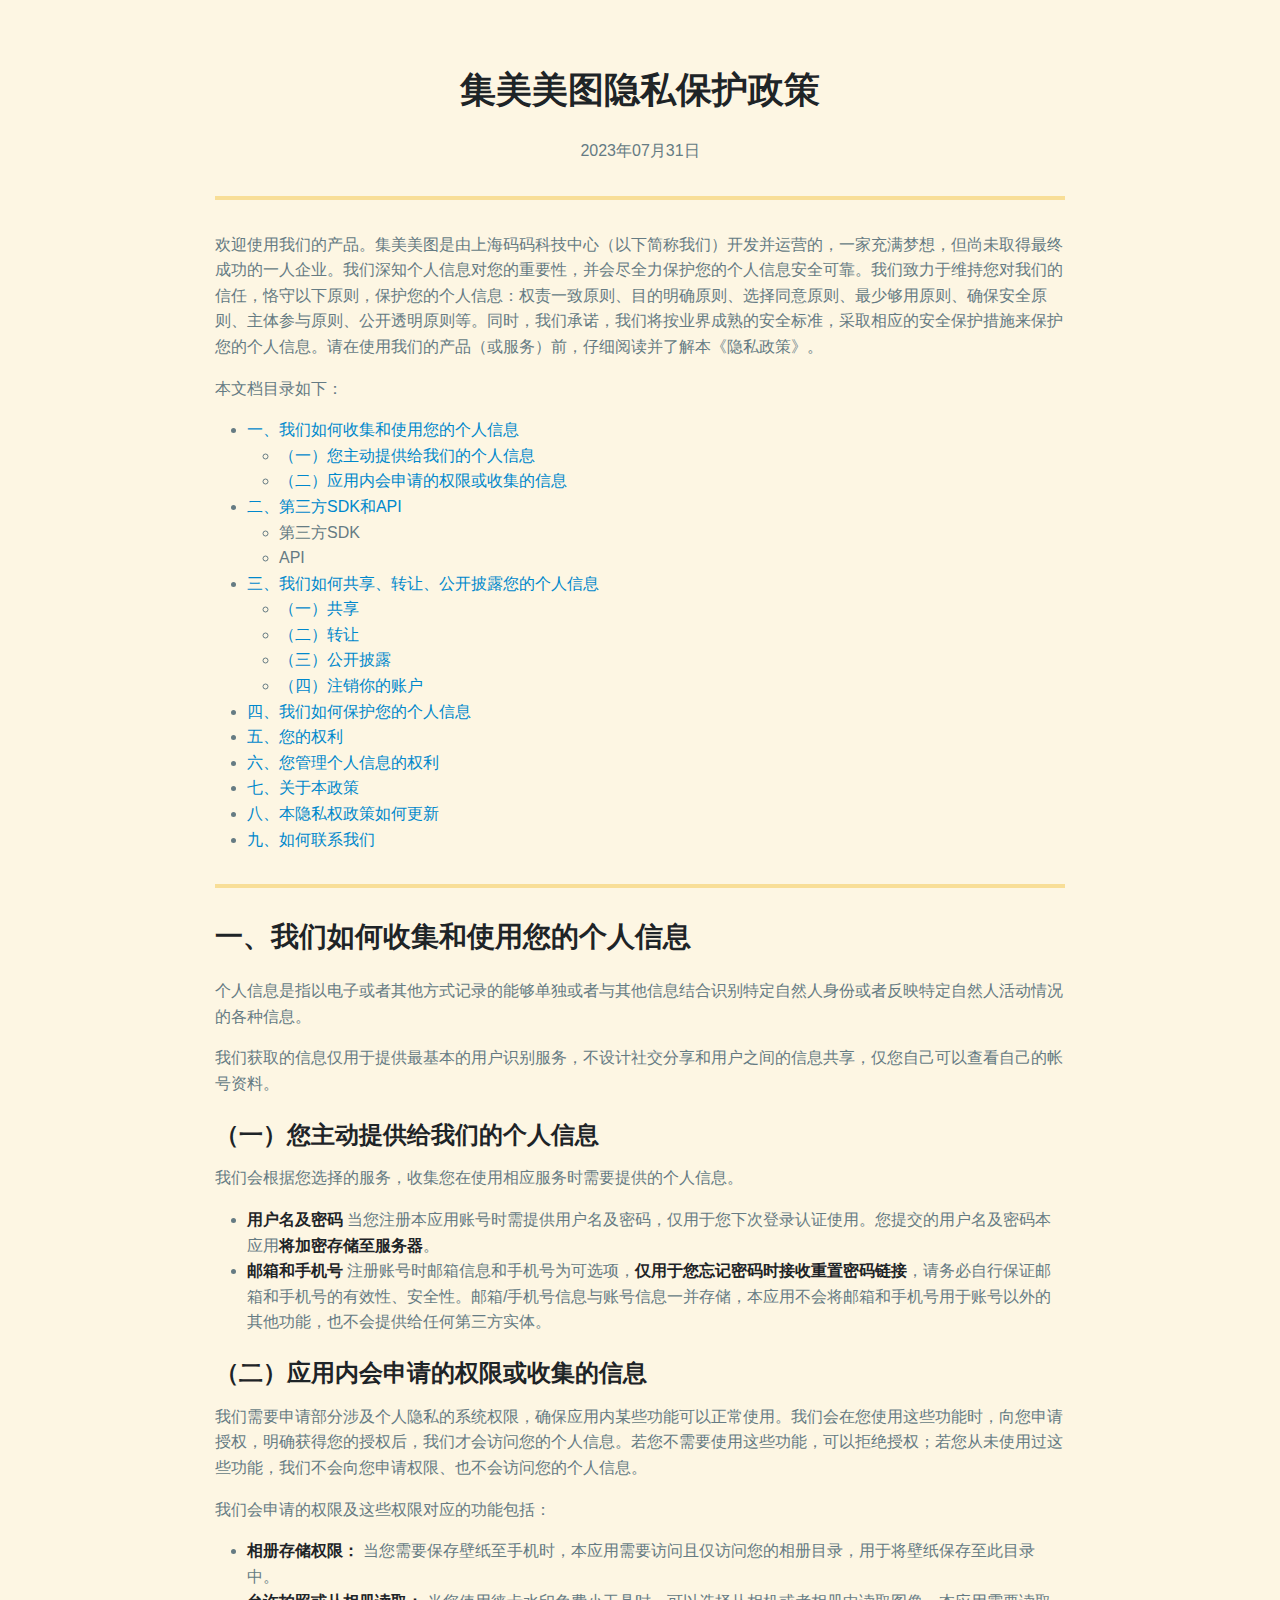
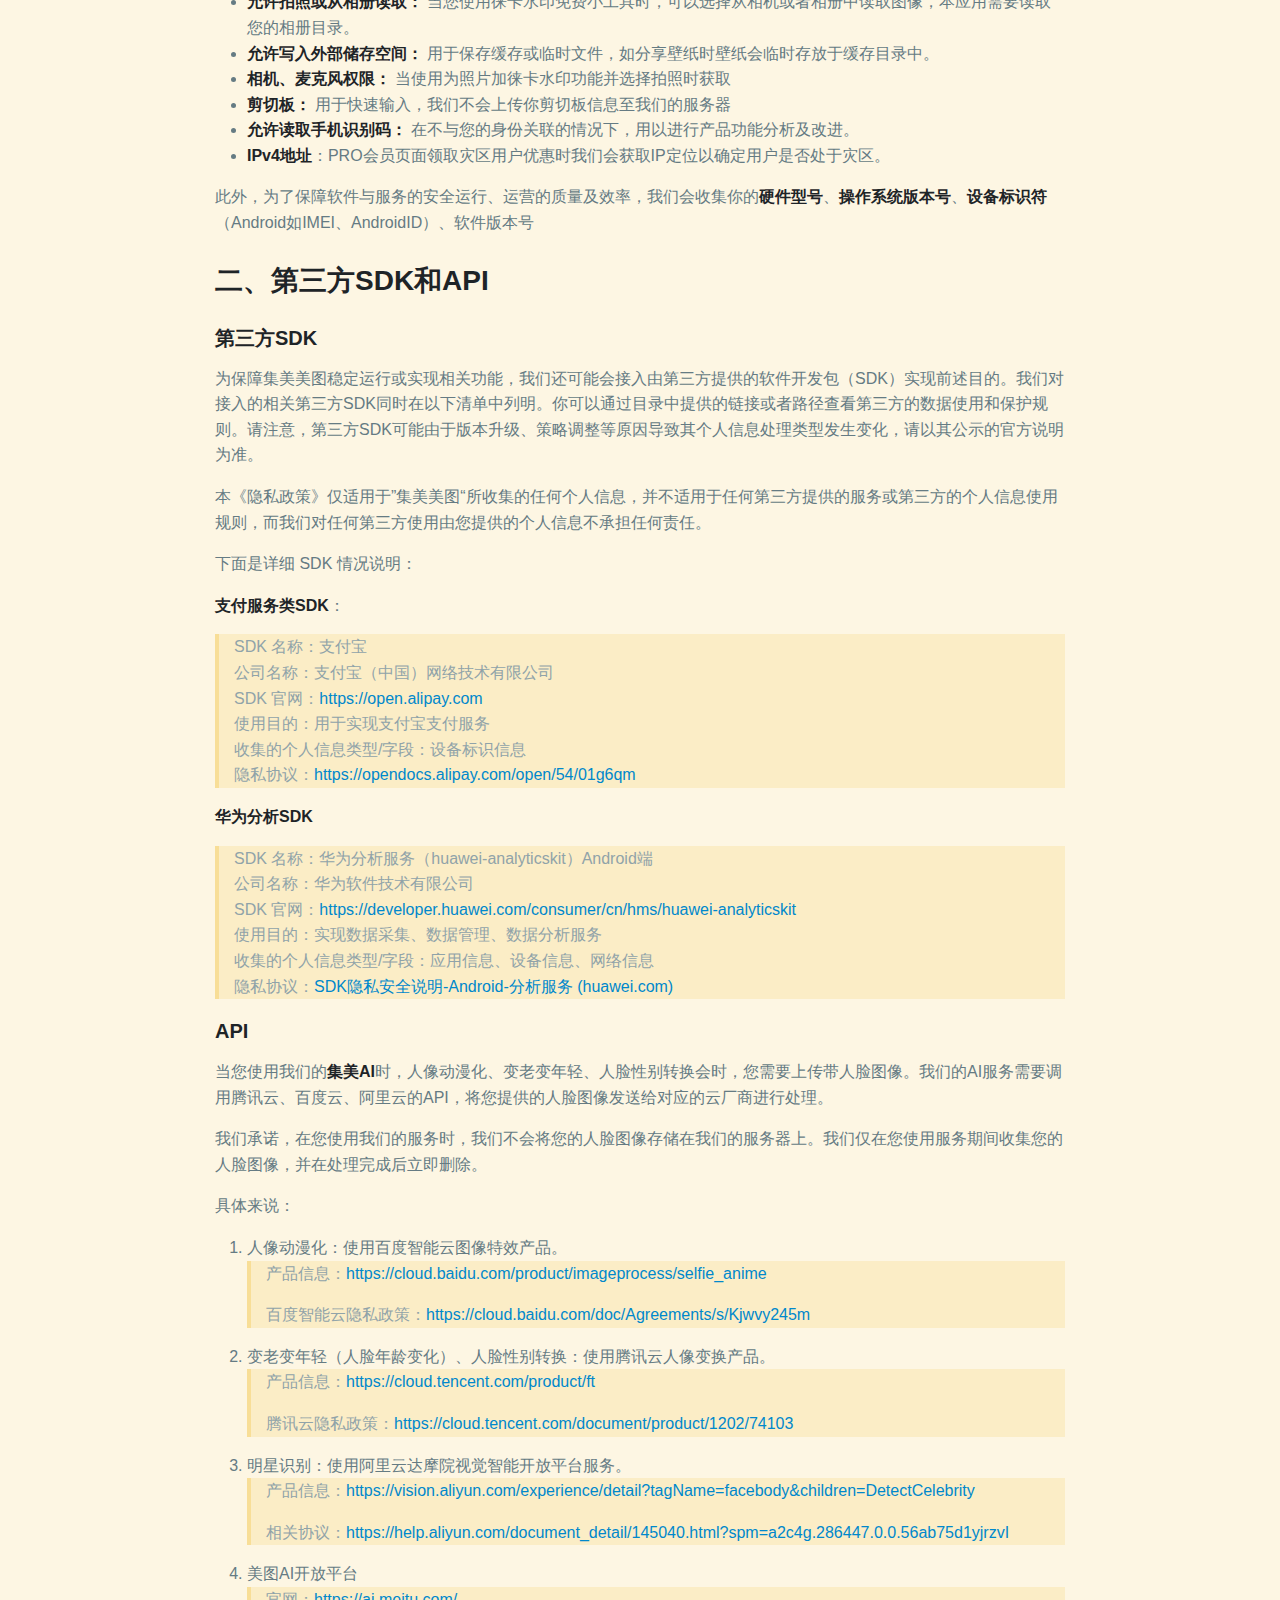
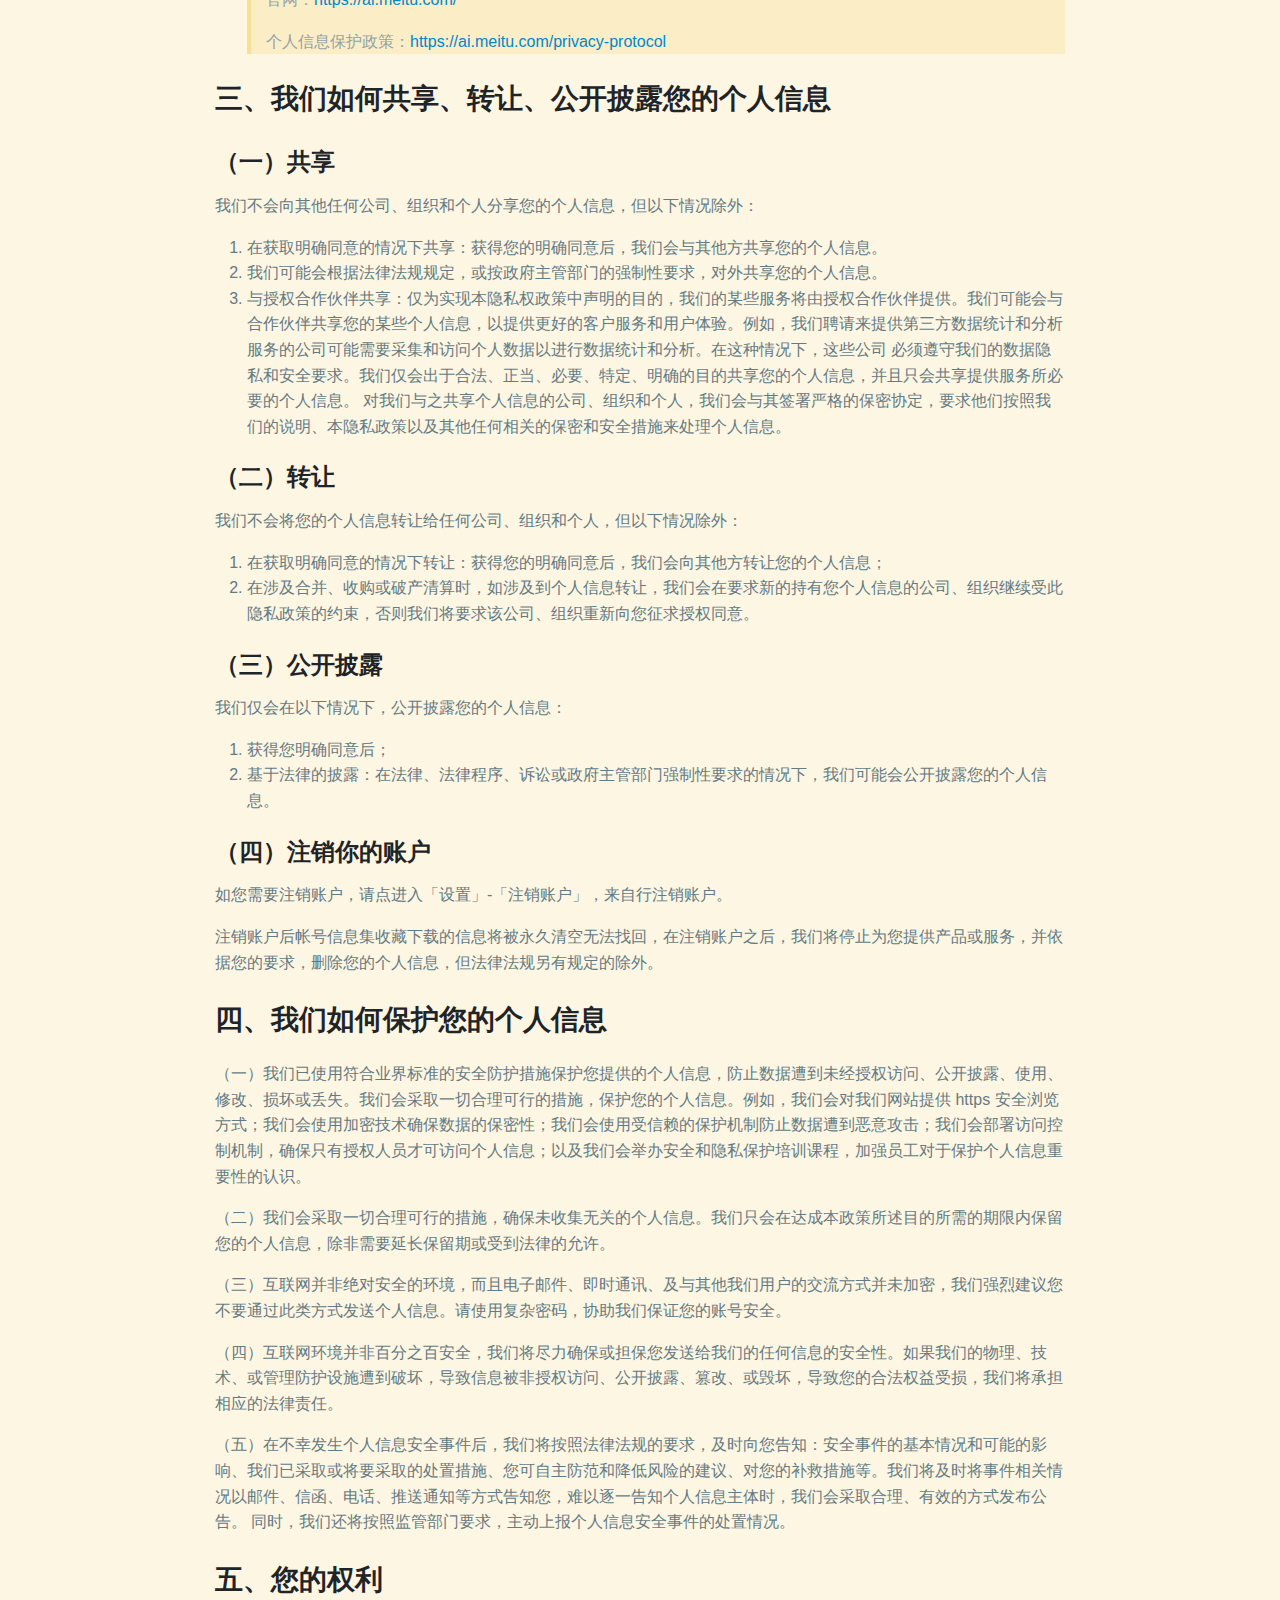
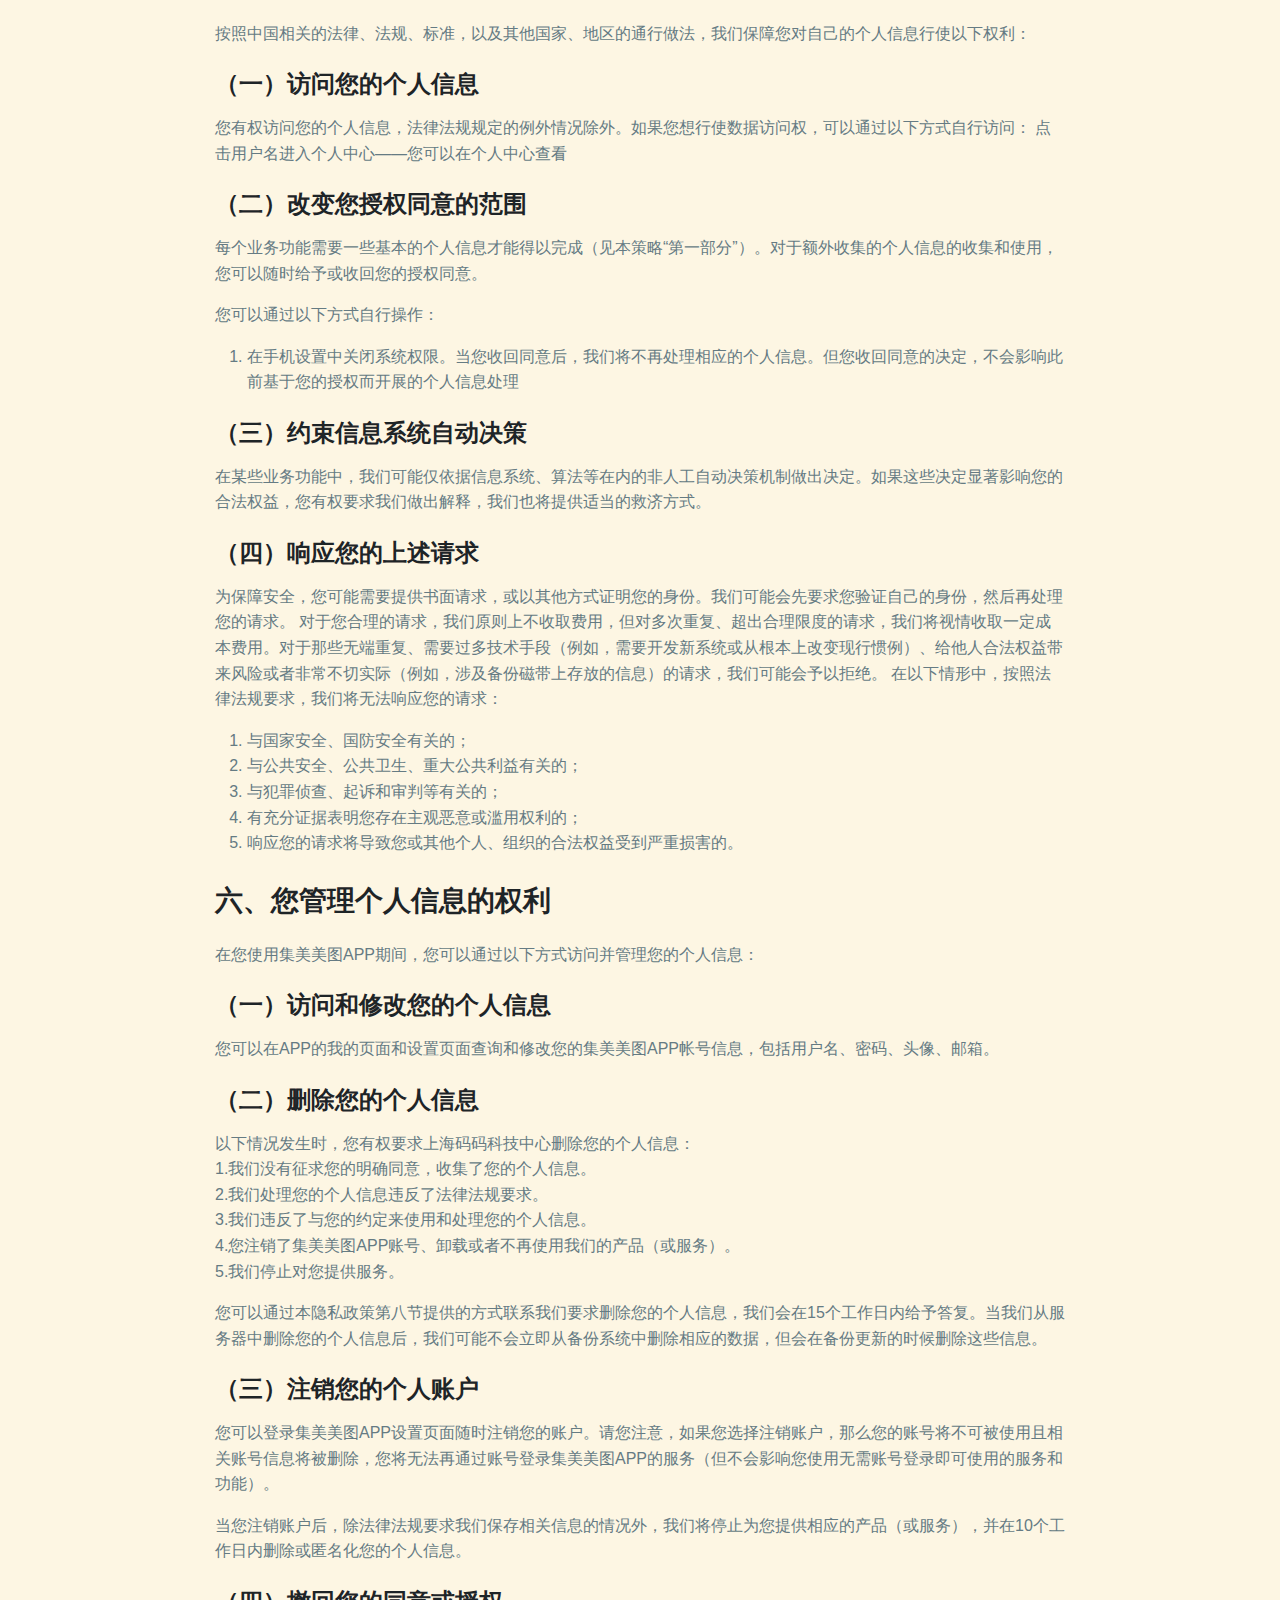
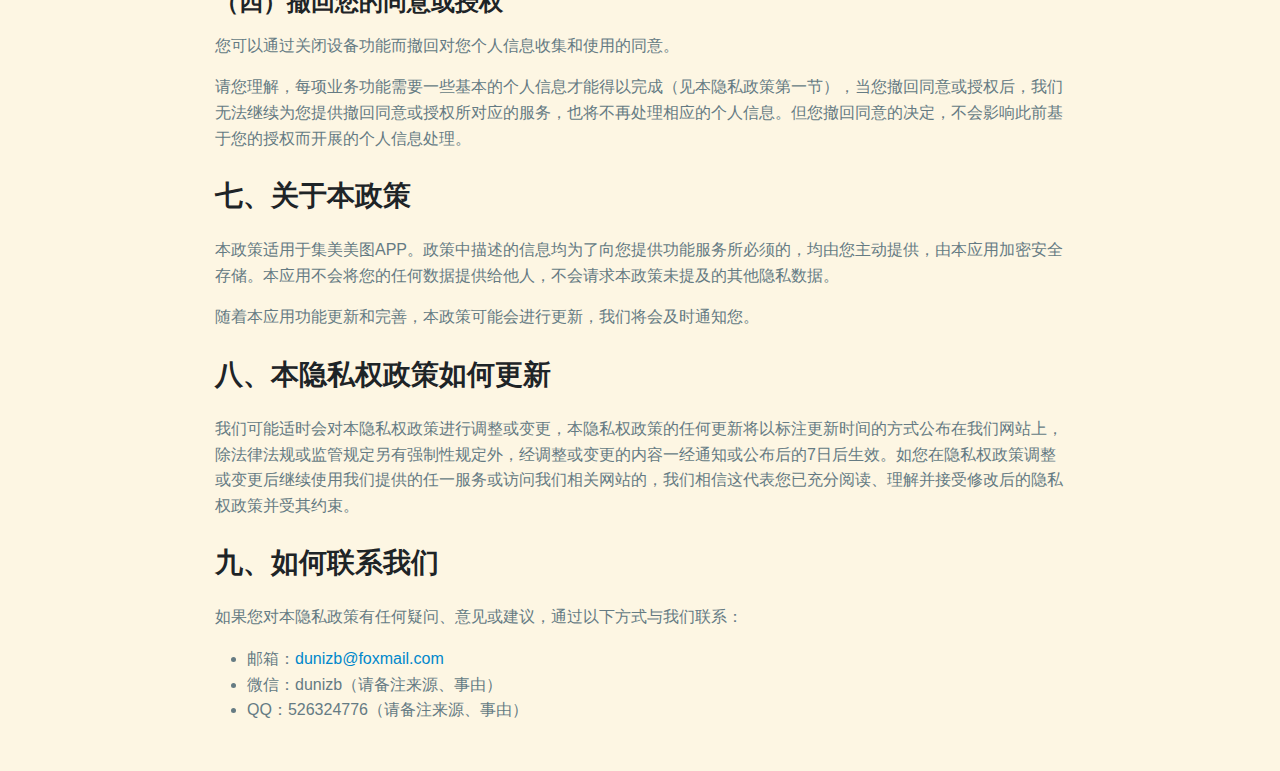
==== commit b5c43ee9: "更换邮箱地址" ====
--- a/PrivacyPolicy.html
+++ b/PrivacyPolicy.html
@@ -270,13 +270,13 @@
 <p>如果您对本隐私政策有任何疑问、意见或建议，通过以下方式与我们联系：</p>
 <ul>
 <li>
-<p>企业邮箱：<a href="mailto:ceo@shmmkjzx.wecom.work">ceo@shmmkjzx.wecom.work</a></p>
-</li>
-<li>
-<p>客服微信：dunizb</p>
-</li>
-<li>
-<p>客服QQ：526324776</p>
+<p>邮箱：<a href="mailto:dunizb@foxmail.com">dunizb@foxmail.com</a></p>
+</li>
+<li>
+<p>微信：dunizb（请备注来源、事由）</p>
+</li>
+<li>
+<p>QQ：526324776（请备注来源、事由）</p>
 </li>
 </ul>
 </div></body></html>
